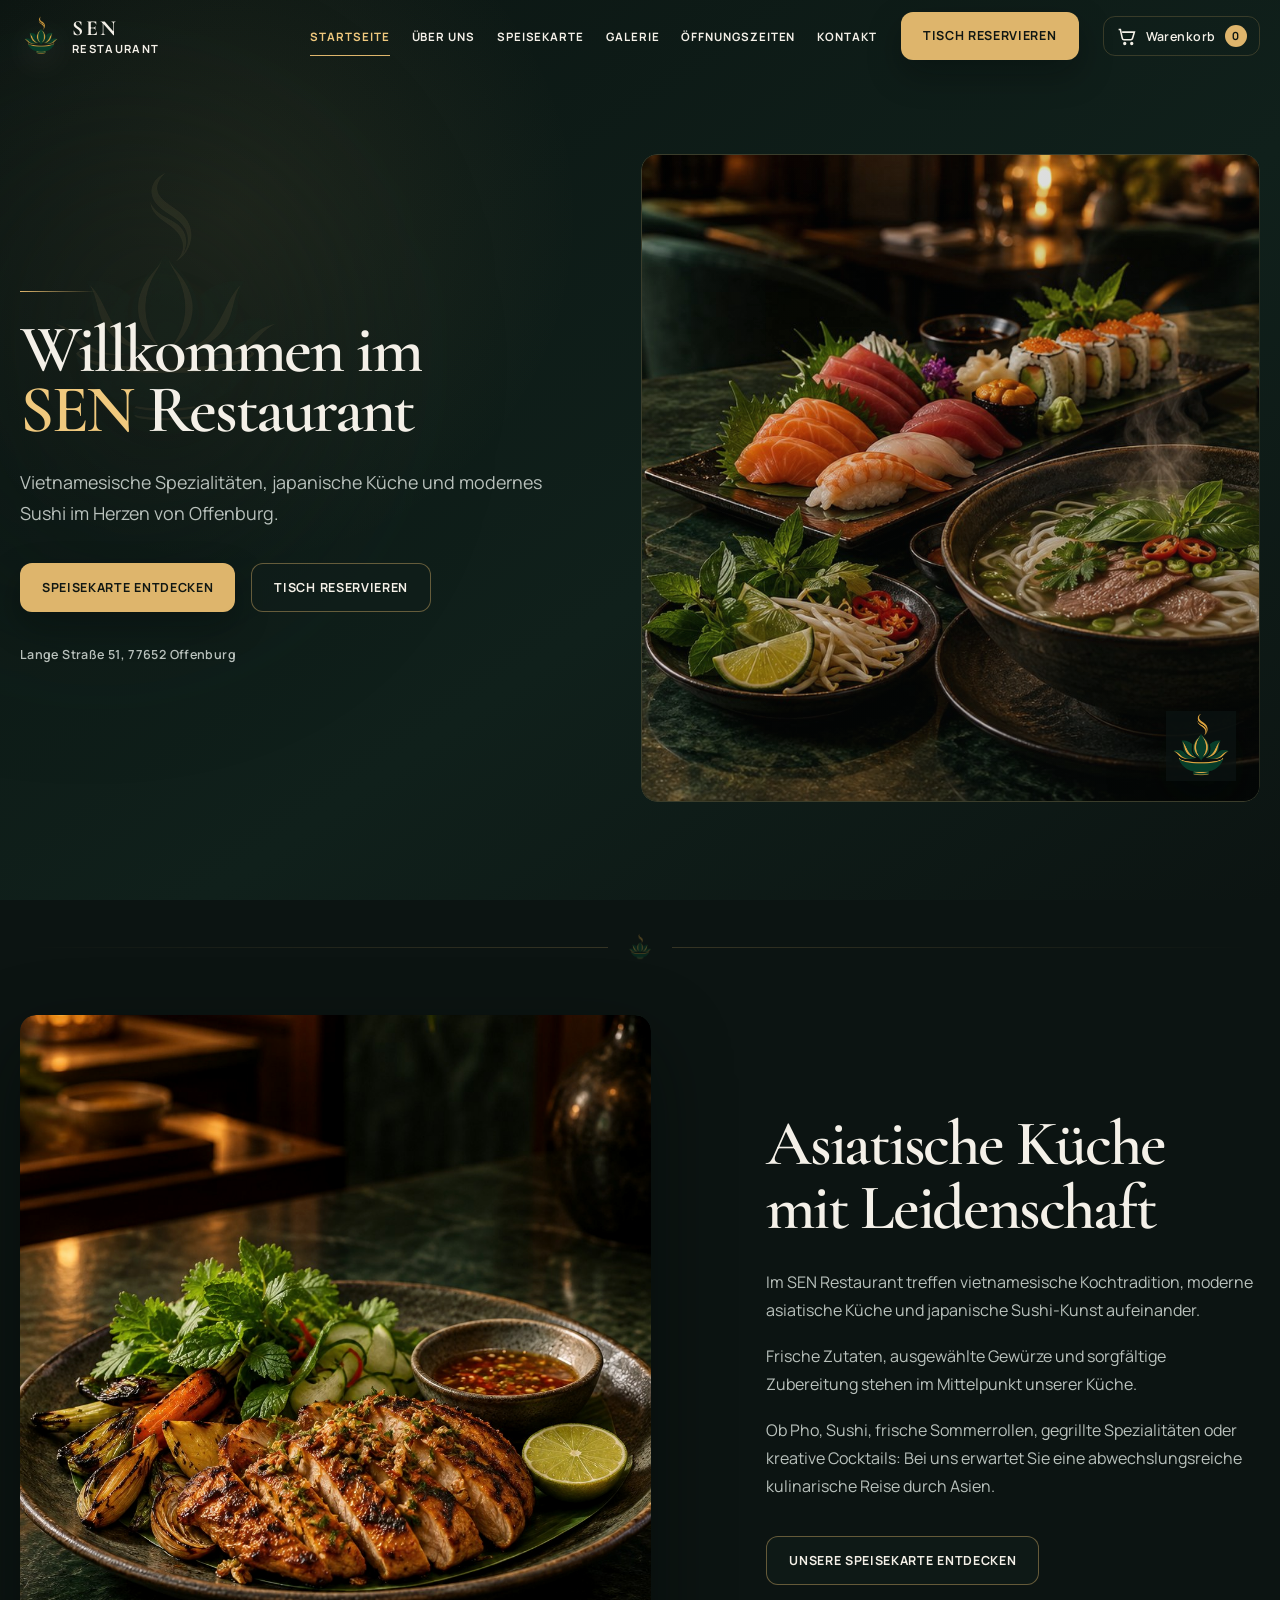
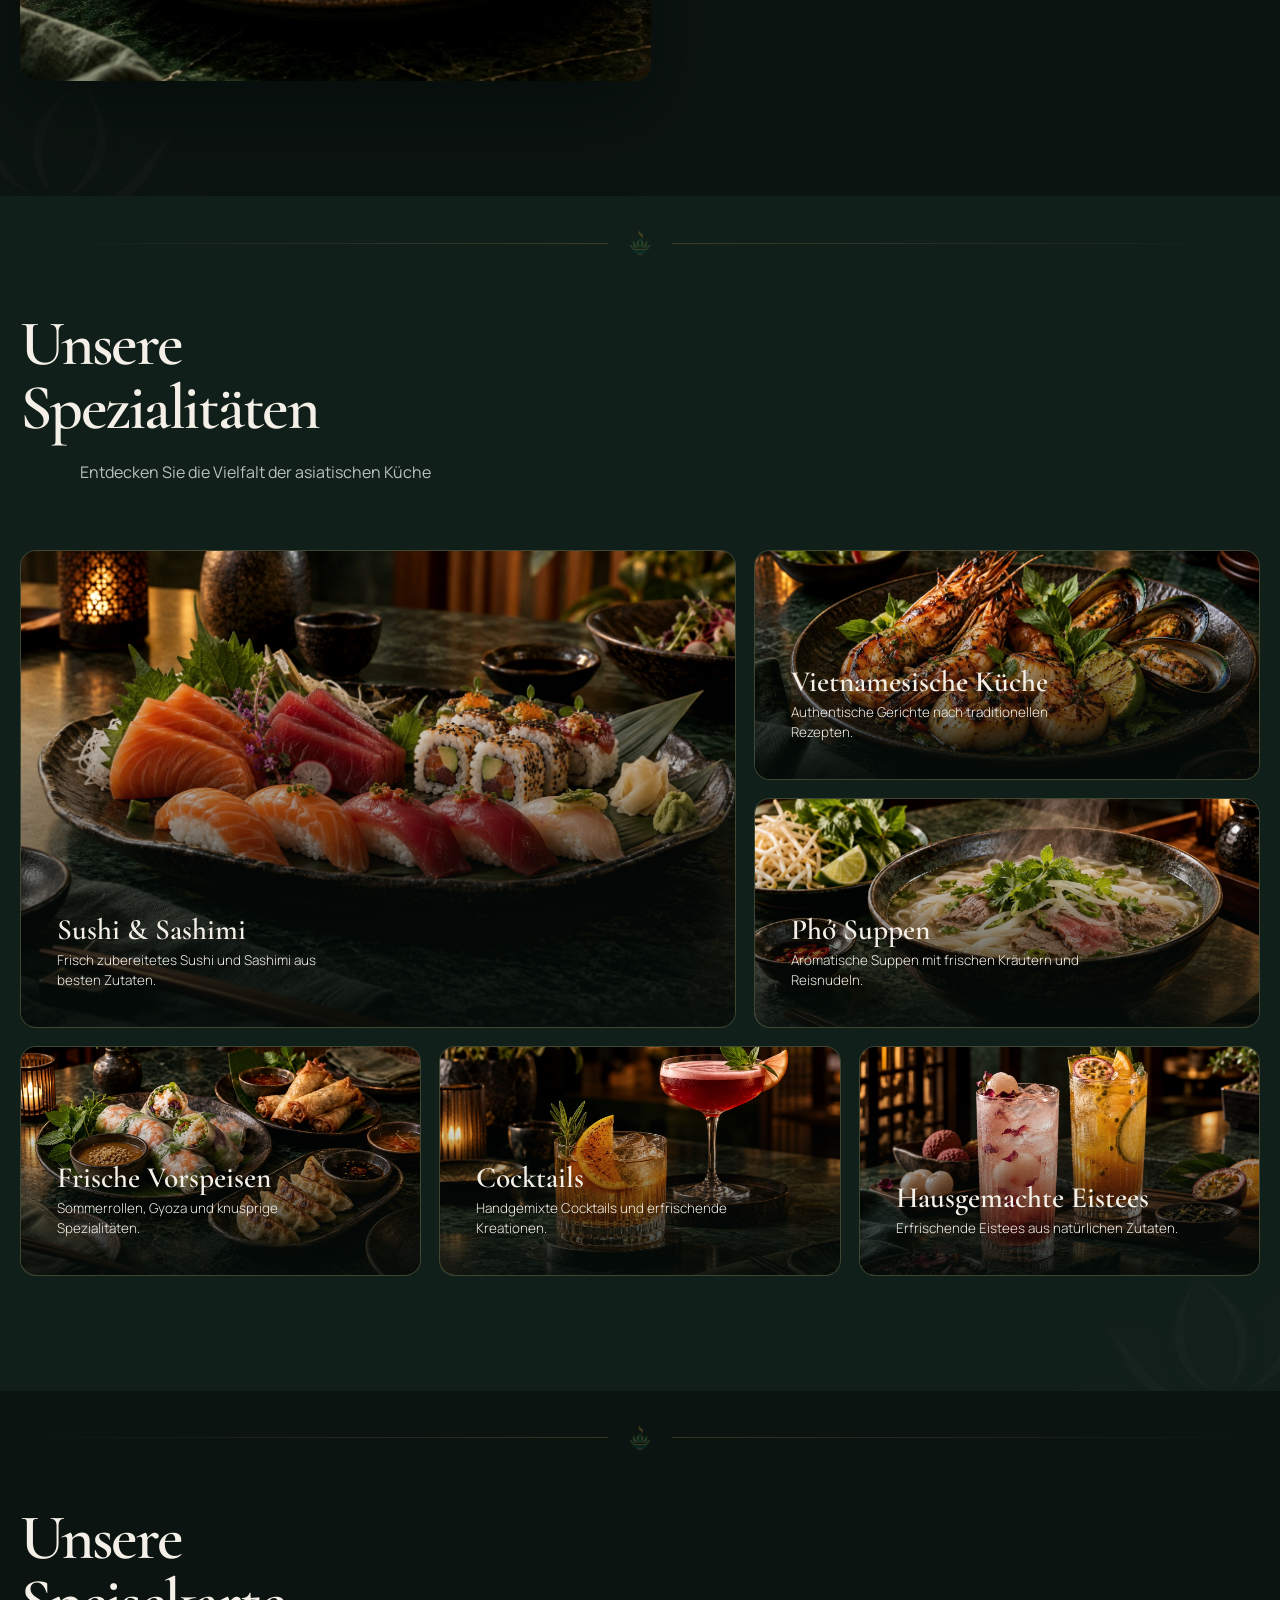
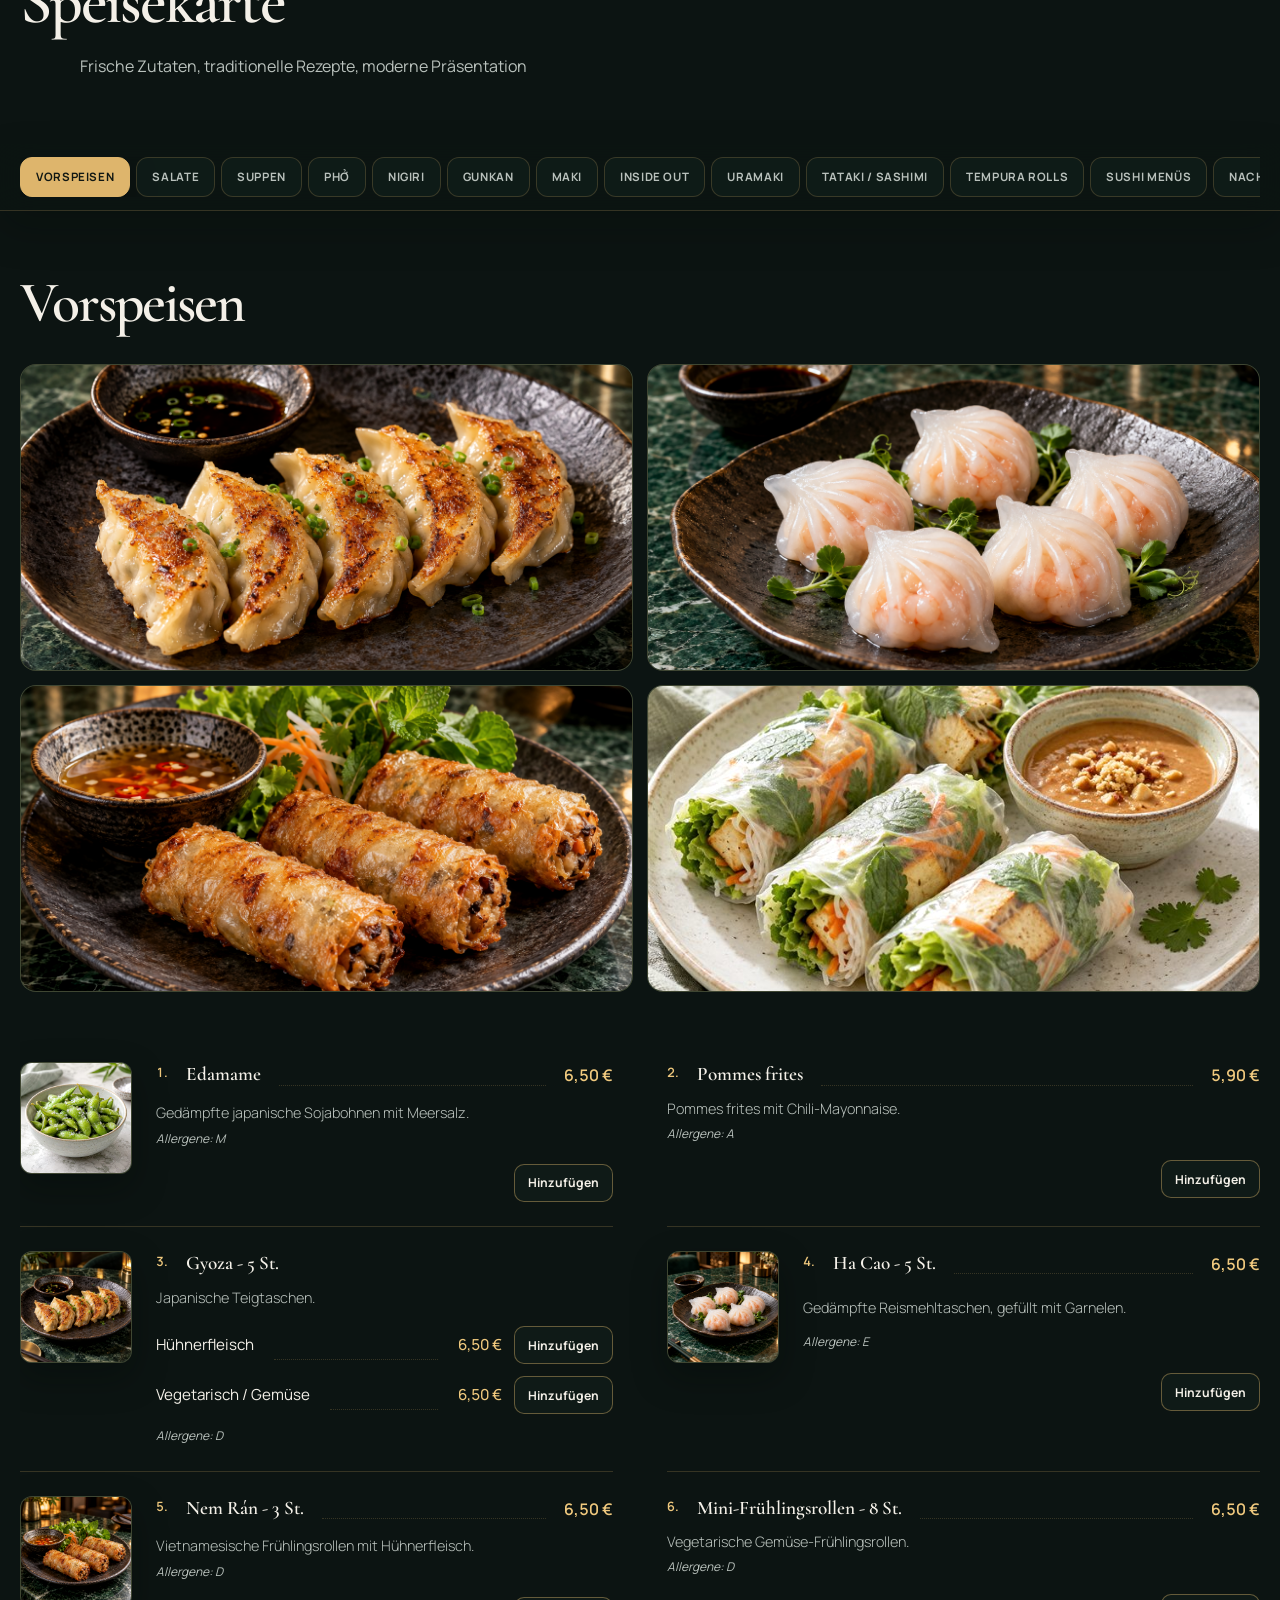
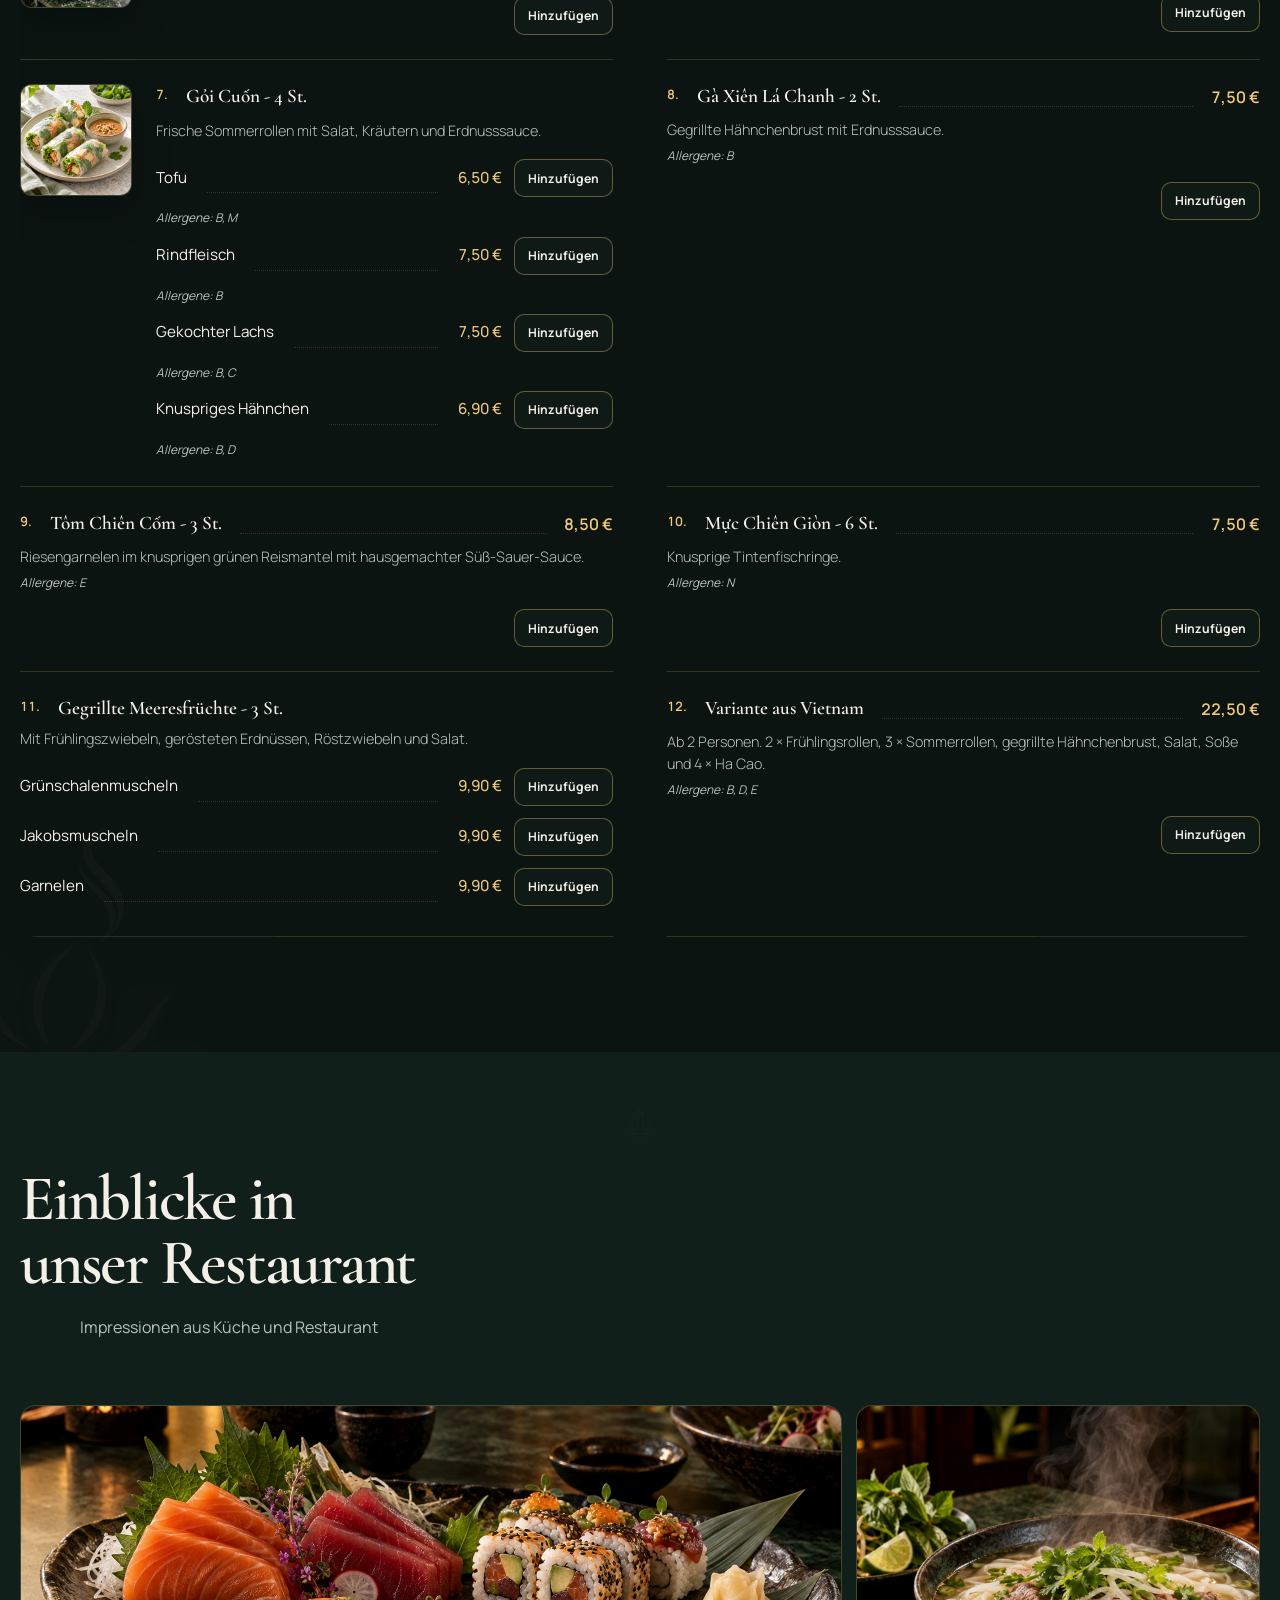
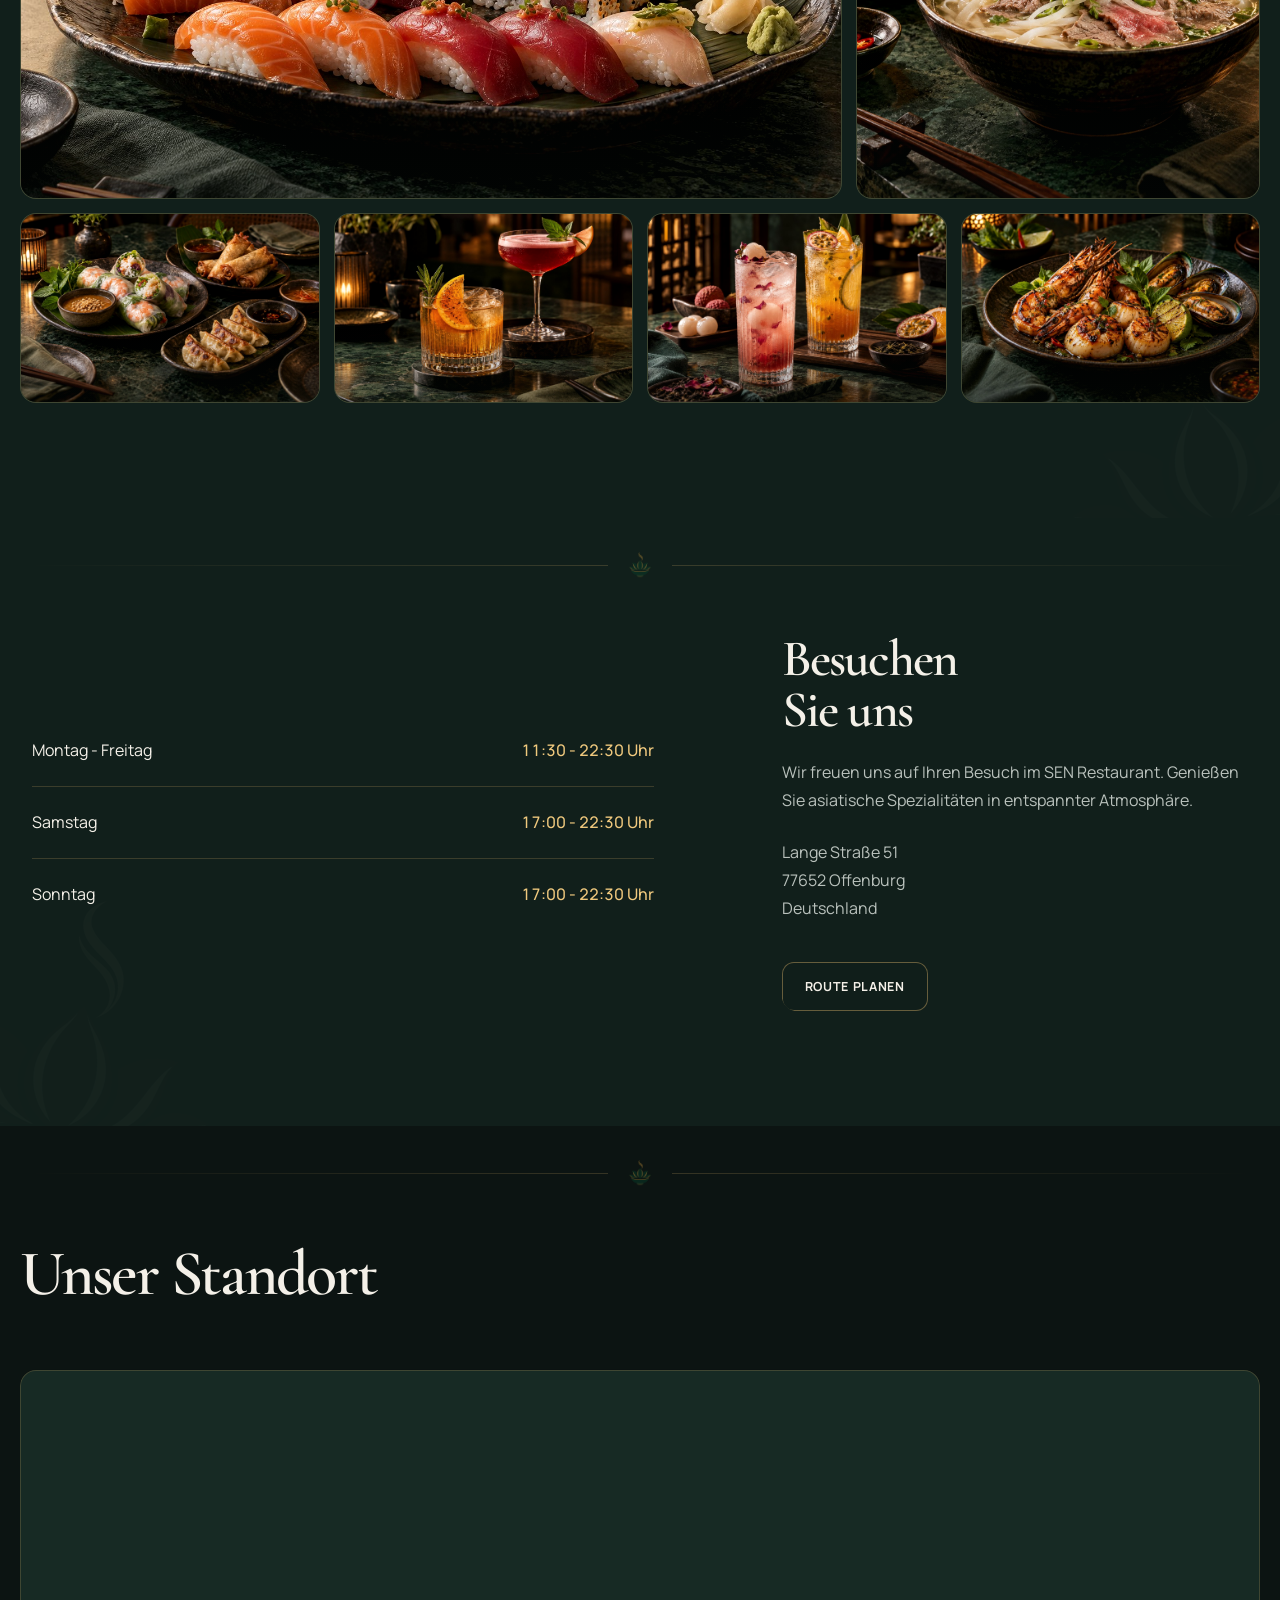
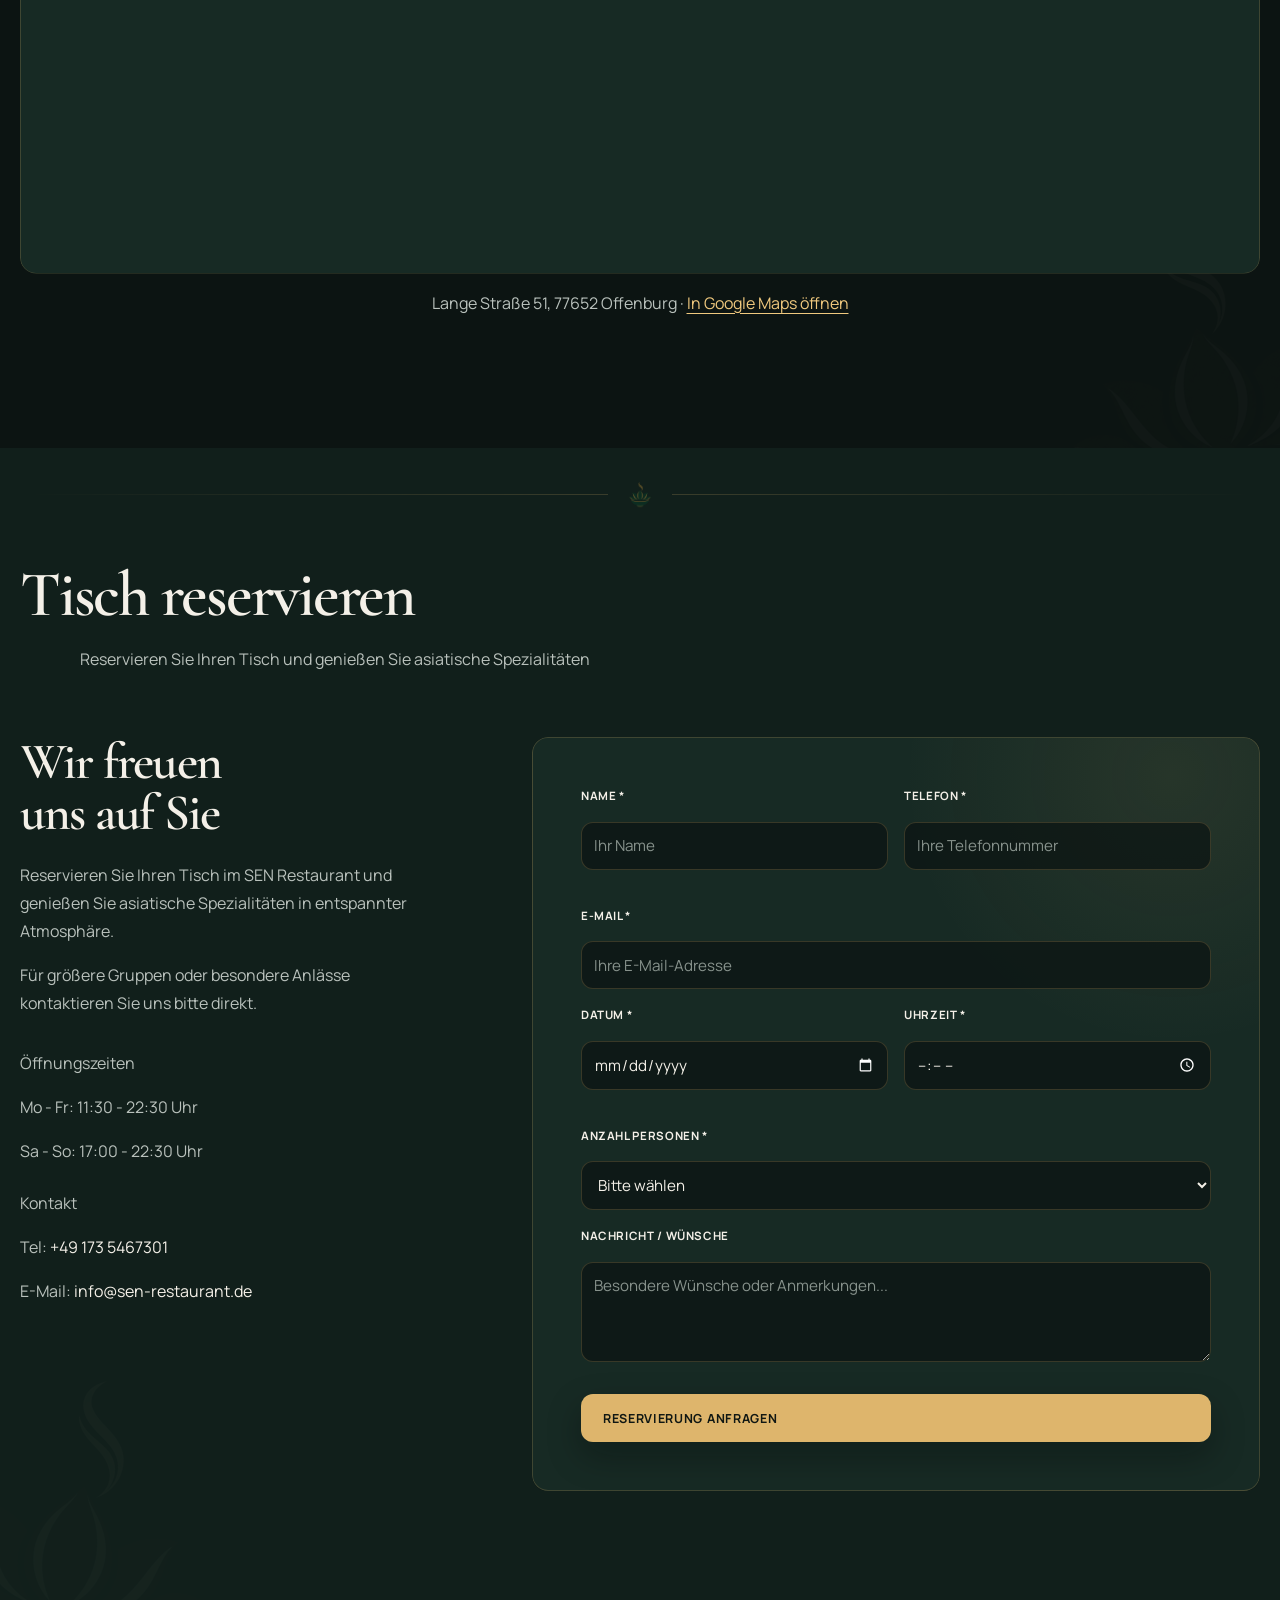
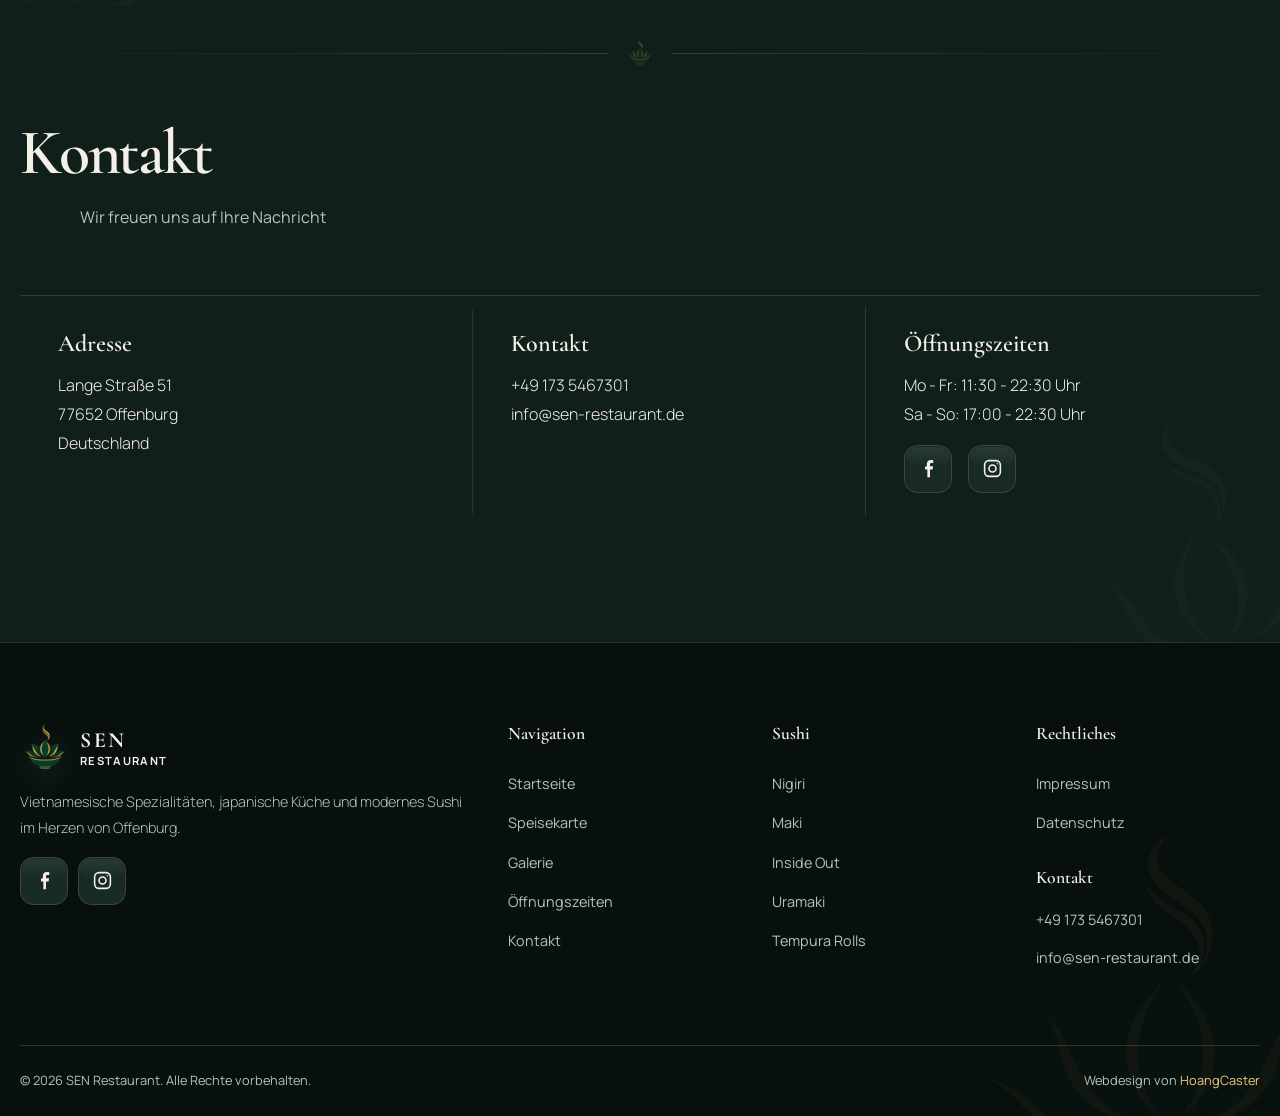
==== index.html @ 09ca0cd6 "upload" ====
<!DOCTYPE html>
<html lang="de">
<head>
  <meta charset="UTF-8">
  <meta name="viewport" content="width=device-width, initial-scale=1.0">
  <title>SEN Restaurant Offenburg | Sushi & Vietnamesische Küche</title>
  <meta name="description" content="SEN Restaurant in Offenburg - vietnamesische Spezialitäten, Sushi, Pho, asiatische Küche und Cocktails in der Lange Straße 51.">
  <meta name="keywords" content="SEN Restaurant, Offenburg, Sushi, vietnamesisch, asiatisch, Pho, Cocktails, japanisch">
  <meta name="author" content="SEN Restaurant">
  <meta name="robots" content="index, follow">
  <meta name="theme-color" content="#0c1412">
  <meta property="og:title" content="SEN Restaurant Offenburg | Sushi & Vietnamesische Küche">
  <meta property="og:description" content="Vietnamesische Spezialitäten, Sushi, Pho und Cocktails im Herzen von Offenburg.">
  <meta property="og:type" content="restaurant">
  <link rel="preconnect" href="https://fonts.googleapis.com">
  <link rel="preconnect" href="https://fonts.gstatic.com" crossorigin>
  <link href="https://fonts.googleapis.com/css2?family=Cormorant+Garamond:wght@500;600;700&family=Manrope:wght@400;500;600;700&display=swap" rel="stylesheet">
  <link rel="preload" as="image" href="assets/images/sen-hero.jpg" fetchpriority="high">
  <link rel="icon" type="image/png" sizes="32x32" href="assets/brand/favicon-32.png">
  <link rel="apple-touch-icon" sizes="192x192" href="assets/brand/favicon-192.png">
  <link rel="stylesheet" href="css/style.css">
  <link rel="stylesheet" href="css/redesign.css">
  <link rel="stylesheet" href="css/premium.css">
</head>
<body>
  <div class="scroll-progress" aria-hidden="true"></div>

  <!-- 1. HEADER -->
  <header class="header" id="header">
    <div class="header-container">
      <a href="#home" class="logo" aria-label="SEN Restaurant - Startseite">
        <img class="logo-mark" src="assets/brand/sen-logo-mark.png" alt="" width="44" height="44">
        <span class="logo-copy"><strong>SEN</strong><small>Restaurant</small></span>
      </a>
      <nav class="nav">
        <ul class="nav-links">
          <li><a href="#home" class="nav-link active">Startseite</a></li>
          <li><a href="#ueber-uns" class="nav-link">Über uns</a></li>
          <li><a href="#speisekarte" class="nav-link">Speisekarte</a></li>
          <li><a href="#galerie" class="nav-link">Galerie</a></li>
          <li><a href="#oeffnungszeiten" class="nav-link">Öffnungszeiten</a></li>
          <li><a href="#kontakt" class="nav-link">Kontakt</a></li>
        </ul>
        <a href="#reservierung" class="btn btn-primary nav-cta">Tisch reservieren</a>
        <button class="cart-trigger header-cart" type="button" aria-controls="cartDrawer" aria-expanded="false">
          <svg aria-hidden="true" viewBox="0 0 24 24" fill="none" stroke="currentColor" stroke-width="1.8"><path d="M3 4h2l2.2 10.1a2 2 0 0 0 2 1.6h7.7a2 2 0 0 0 1.9-1.4L21 7H7"/><circle cx="10" cy="20" r="1"/><circle cx="18" cy="20" r="1"/></svg>
          <span>Warenkorb</span>
          <span class="cart-count" aria-label="0 Artikel">0</span>
        </button>
      </nav>
      <button class="cart-trigger mobile-header-cart" type="button" aria-controls="cartDrawer" aria-expanded="false" aria-label="Warenkorb öffnen">
        <svg aria-hidden="true" viewBox="0 0 24 24" fill="none" stroke="currentColor" stroke-width="1.8"><path d="M3 4h2l2.2 10.1a2 2 0 0 0 2 1.6h7.7a2 2 0 0 0 1.9-1.4L21 7H7"/><circle cx="10" cy="20" r="1"/><circle cx="18" cy="20" r="1"/></svg>
        <span class="cart-count" aria-label="0 Artikel">0</span>
      </button>
      <button class="hamburger" id="hamburger" aria-label="Menü öffnen">
        <span></span>
        <span></span>
        <span></span>
      </button>
    </div>
  </header>

  <!-- Mobile Menu Overlay -->
  <div class="mobile-menu" id="mobileMenu">
    <nav>
      <a href="#home" class="mobile-nav-link">Startseite</a>
      <a href="#ueber-uns" class="mobile-nav-link">Über uns</a>
      <a href="#speisekarte" class="mobile-nav-link">Speisekarte</a>
      <a href="#galerie" class="mobile-nav-link">Galerie</a>
      <a href="#oeffnungszeiten" class="mobile-nav-link">Öffnungszeiten</a>
      <a href="#kontakt" class="mobile-nav-link">Kontakt</a>
      <a href="#reservierung" class="btn btn-primary" style="margin-top: 20px;">Tisch reservieren</a>
    </nav>
  </div>

  <main>
    <!-- 2. HERO SECTION -->
    <section class="hero" id="home">
      <div class="hero-lotus-mark" aria-hidden="true">
        <img src="assets/brand/sen-logo-mark.png" alt="" width="256" height="256">
      </div>
      <div class="hero-shell container">
        <div class="hero-content">
          <h1 class="hero-title">
            <span class="hero-title-line">Willkommen im</span>
            <span class="hero-title-line"><strong>SEN</strong> Restaurant</span>
          </h1>
          <p class="hero-subtitle">Vietnamesische Spezialitäten, japanische Küche und modernes Sushi im Herzen von Offenburg.</p>
          <div class="hero-buttons">
            <a href="#speisekarte" class="btn btn-primary">Speisekarte entdecken</a>
            <a href="#reservierung" class="btn btn-secondary">Tisch reservieren</a>
          </div>
          <p class="hero-location">Lange Straße 51, 77652 Offenburg</p>
        </div>
        <figure class="hero-visual">
          <img src="assets/images/sen-hero.jpg" alt="Pho, Sushi, Sommerrollen und Cocktail im SEN Restaurant" width="1896" height="830" fetchpriority="high">
        </figure>
      </div>
    </section>

    <!-- 3. ABOUT SECTION -->
    <section class="section" id="ueber-uns">
      <div class="about-grid container">
        <div class="about-image-wrapper fade-in">
          <img src="assets/images/sen-lemongrass-chicken.jpg" alt="Gegrilltes Zitronengras-Hähnchen mit frischen Kräutern" class="about-image" loading="lazy" width="1024" height="1536">
        </div>
        <div class="about-text fade-in">
          <h2>Asiatische Küche mit Leidenschaft</h2>
          <p>Im SEN Restaurant treffen vietnamesische Kochtradition, moderne asiatische Küche und japanische Sushi-Kunst aufeinander.</p>
          <p>Frische Zutaten, ausgewählte Gewürze und sorgfältige Zubereitung stehen im Mittelpunkt unserer Küche.</p>
          <p>Ob Pho, Sushi, frische Sommerrollen, gegrillte Spezialitäten oder kreative Cocktails: Bei uns erwartet Sie eine abwechslungsreiche kulinarische Reise durch Asien.</p>
          <a href="#speisekarte" class="btn btn-outline">Unsere Speisekarte entdecken</a>
        </div>
      </div>
    </section>

    <!-- 4. HIGHLIGHTS SECTION -->
    <section class="section section-dark" id="highlights">
      <div class="container">
        <header class="section-header">
          <h2 class="section-title">Unsere Spezialitäten</h2>
          <p class="section-subtitle">Entdecken Sie die Vielfalt der asiatischen Küche</p>
          <div class="section-divider"></div>
        </header>

        <div class="highlights-grid">
          <div class="highlight-card fade-in">
            <div class="highlight-card-image">
              <img src="assets/images/sen-sushi-sashimi.jpg" alt="Sushi und Sashimi Auswahl" loading="lazy" width="1448" height="1086">
            </div>
            <div class="highlight-card-overlay"></div>
            <div class="highlight-card-content">
              <h3 class="highlight-card-title">Sushi & Sashimi</h3>
              <p class="highlight-card-desc">Frisch zubereitetes Sushi und Sashimi aus besten Zutaten.</p>
            </div>
          </div>

          <div class="highlight-card fade-in">
            <div class="highlight-card-image">
              <img src="assets/images/sen-meeresfruechte.jpg" alt="Gegrillte vietnamesische Meeresfrüchte" loading="lazy" width="1448" height="1086">
            </div>
            <div class="highlight-card-overlay"></div>
            <div class="highlight-card-content">
              <h3 class="highlight-card-title">Vietnamesische Küche</h3>
              <p class="highlight-card-desc">Authentische Gerichte nach traditionellen Rezepten.</p>
            </div>
          </div>

          <div class="highlight-card fade-in">
            <div class="highlight-card-image">
              <img src="assets/images/sen-pho.jpg" alt="Dampfende vietnamesische Pho-Suppe" loading="lazy" width="1448" height="1086">
            </div>
            <div class="highlight-card-overlay"></div>
            <div class="highlight-card-content">
              <h3 class="highlight-card-title">Phở Suppen</h3>
              <p class="highlight-card-desc">Aromatische Suppen mit frischen Kräutern und Reisnudeln.</p>
            </div>
          </div>

          <div class="highlight-card fade-in">
            <div class="highlight-card-image">
              <img src="assets/images/sen-vorspeisen.jpg" alt="Sommerrollen, Frühlingsrollen und Gyoza" loading="lazy" width="1448" height="1086">
            </div>
            <div class="highlight-card-overlay"></div>
            <div class="highlight-card-content">
              <h3 class="highlight-card-title">Frische Vorspeisen</h3>
              <p class="highlight-card-desc">Sommerrollen, Gyoza und knusprige Spezialitäten.</p>
            </div>
          </div>

          <div class="highlight-card fade-in">
            <div class="highlight-card-image">
              <img src="assets/images/sen-cocktails.jpg" alt="Zwei handgemixte Cocktails" loading="lazy" width="1448" height="1086">
            </div>
            <div class="highlight-card-overlay"></div>
            <div class="highlight-card-content">
              <h3 class="highlight-card-title">Cocktails</h3>
              <p class="highlight-card-desc">Handgemixte Cocktails und erfrischende Kreationen.</p>
            </div>
          </div>

          <div class="highlight-card fade-in">
            <div class="highlight-card-image">
              <img src="assets/images/sen-eistee.jpg" alt="Hausgemachte Lychee-Rose und Tropical Eistees" loading="lazy" width="1448" height="1086">
            </div>
            <div class="highlight-card-overlay"></div>
            <div class="highlight-card-content">
              <h3 class="highlight-card-title">Hausgemachte Eistees</h3>
              <p class="highlight-card-desc">Erfrischende Eistees aus natürlichen Zutaten.</p>
            </div>
          </div>
        </div>
      </div>
    </section>

    <!-- 5. SPEISEKARTE SECTION -->
    <section class="section" id="speisekarte">
      <div class="container">
        <header class="section-header">
          <h2 class="section-title">Unsere Speisekarte</h2>
          <p class="section-subtitle">Frische Zutaten, traditionelle Rezepte, moderne Präsentation</p>
          <div class="section-divider"></div>
        </header>

        <div class="menu-nav">
          <div class="menu-nav-wrapper">
            <button class="menu-tab active" data-category="vorspeisen">Vorspeisen</button>
            <button class="menu-tab" data-category="salate">Salate</button>
            <button class="menu-tab" data-category="suppen">Suppen</button>
            <button class="menu-tab" data-category="pho">Phở</button>
            <button class="menu-tab" data-category="nigiri">Nigiri</button>
            <button class="menu-tab" data-category="gunkan">Gunkan</button>
            <button class="menu-tab" data-category="maki">Maki</button>
            <button class="menu-tab" data-category="inside-out">Inside Out</button>
            <button class="menu-tab" data-category="uramaki">Uramaki</button>
            <button class="menu-tab" data-category="tataki-sashimi">Tataki / Sashimi</button>
            <button class="menu-tab" data-category="tempura-rolls">Tempura Rolls</button>
            <button class="menu-tab" data-category="sushi-menus">Sushi Menüs</button>
            <button class="menu-tab" data-category="nachspeisen">Nachspeisen</button>
            <button class="menu-tab" data-category="cocktails">Cocktails</button>
            <button class="menu-tab" data-category="alkoholfrei">Alkoholfreie Cocktails</button>
            <button class="menu-tab" data-category="eistees">Hausgemachte Eistees</button>
            <button class="menu-tab" data-category="bier">Bier</button>
          </div>
        </div>

        <div class="menu-content">
          <!-- VORSPEISEN -->
          <div class="menu-category active" id="vorspeisen">
            <h3 class="menu-category-title">Vorspeisen</h3>
            <div class="menu-grid">
              <div class="menu-item">
                <div class="menu-item-header">
                  <span class="menu-item-number">1.</span>
                  <span class="menu-item-name">Edamame</span>
                  <span class="menu-item-dots"></span>
                  <span class="menu-item-price">6,50 €</span>
                </div>
                <p class="menu-item-desc">Gedämpfte japanische Sojabohnen mit Meersalz.</p>
                <span class="menu-item-allergens">Allergene: M</span>
              </div>
              
              <div class="menu-item">
                <div class="menu-item-header">
                  <span class="menu-item-number">2.</span>
                  <span class="menu-item-name">Pommes frites</span>
                  <span class="menu-item-dots"></span>
                  <span class="menu-item-price">5,90 €</span>
                </div>
                <p class="menu-item-desc">Pommes frites mit Chili-Mayonnaise.</p>
                <span class="menu-item-allergens">Allergene: A</span>
              </div>

              <div class="menu-item">
                <div class="menu-item-header">
                  <span class="menu-item-number">3.</span>
                  <span class="menu-item-name">Gyoza - 5 St.</span>
                </div>
                <p class="menu-item-desc">Japanische Teigtaschen.</p>
                <div class="menu-item-variants">
                  <div class="menu-variant">
                    <span class="menu-variant-name">Hühnerfleisch</span>
                    <span class="menu-variant-dots"></span>
                    <span class="menu-variant-price">6,50 €</span>
                  </div>
                  <div class="menu-variant">
                    <span class="menu-variant-name">Vegetarisch / Gemüse</span>
                    <span class="menu-variant-dots"></span>
                    <span class="menu-variant-price">6,50 €</span>
                  </div>
                </div>
                <span class="menu-item-allergens">Allergene: D</span>
              </div>

              <div class="menu-item">
                <div class="menu-item-header">
                  <span class="menu-item-number">4.</span>
                  <span class="menu-item-name">Ha Cao - 5 St.</span>
                  <span class="menu-item-dots"></span>
                  <span class="menu-item-price">6,50 €</span>
                </div>
                <p class="menu-item-desc">Gedämpfte Reismehltaschen, gefüllt mit Garnelen.</p>
                <span class="menu-item-allergens">Allergene: E</span>
              </div>

              <div class="menu-item">
                <div class="menu-item-header">
                  <span class="menu-item-number">5.</span>
                  <span class="menu-item-name">Nem Rán - 3 St.</span>
                  <span class="menu-item-dots"></span>
                  <span class="menu-item-price">6,50 €</span>
                </div>
                <p class="menu-item-desc">Vietnamesische Frühlingsrollen mit Hühnerfleisch.</p>
                <span class="menu-item-allergens">Allergene: D</span>
              </div>

              <div class="menu-item">
                <div class="menu-item-header">
                  <span class="menu-item-number">6.</span>
                  <span class="menu-item-name">Mini-Frühlingsrollen - 8 St.</span>
                  <span class="menu-item-dots"></span>
                  <span class="menu-item-price">6,50 €</span>
                </div>
                <p class="menu-item-desc">Vegetarische Gemüse-Frühlingsrollen.</p>
                <span class="menu-item-allergens">Allergene: D</span>
              </div>

              <div class="menu-item">
                <div class="menu-item-header">
                  <span class="menu-item-number">7.</span>
                  <span class="menu-item-name">Gỏi Cuốn - 4 St.</span>
                </div>
                <p class="menu-item-desc">Frische Sommerrollen mit Salat, Kräutern und Erdnusssauce.</p>
                <div class="menu-item-variants">
                  <div class="menu-variant">
                    <span class="menu-variant-name">Tofu</span>
                    <span class="menu-variant-dots"></span>
                    <span class="menu-variant-price">6,50 €</span>
                  </div>
                  <span class="menu-item-allergens">Allergene: B, M</span>
                  <div class="menu-variant">
                    <span class="menu-variant-name">Rindfleisch</span>
                    <span class="menu-variant-dots"></span>
                    <span class="menu-variant-price">7,50 €</span>
                  </div>
                  <span class="menu-item-allergens">Allergene: B</span>
                  <div class="menu-variant">
                    <span class="menu-variant-name">Gekochter Lachs</span>
                    <span class="menu-variant-dots"></span>
                    <span class="menu-variant-price">7,50 €</span>
                  </div>
                  <span class="menu-item-allergens">Allergene: B, C</span>
                  <div class="menu-variant">
                    <span class="menu-variant-name">Knuspriges Hähnchen</span>
                    <span class="menu-variant-dots"></span>
                    <span class="menu-variant-price">6,90 €</span>
                  </div>
                  <span class="menu-item-allergens">Allergene: B, D</span>
                </div>
              </div>

              <div class="menu-item">
                <div class="menu-item-header">
                  <span class="menu-item-number">8.</span>
                  <span class="menu-item-name">Gà Xiên Lá Chanh - 2 St.</span>
                  <span class="menu-item-dots"></span>
                  <span class="menu-item-price">7,50 €</span>
                </div>
                <p class="menu-item-desc">Gegrillte Hähnchenbrust mit Erdnusssauce.</p>
                <span class="menu-item-allergens">Allergene: B</span>
              </div>

              <div class="menu-item">
                <div class="menu-item-header">
                  <span class="menu-item-number">9.</span>
                  <span class="menu-item-name">Tôm Chiên Cốm - 3 St.</span>
                  <span class="menu-item-dots"></span>
                  <span class="menu-item-price">8,50 €</span>
                </div>
                <p class="menu-item-desc">Riesengarnelen im knusprigen grünen Reismantel mit hausgemachter Süß-Sauer-Sauce.</p>
                <span class="menu-item-allergens">Allergene: E</span>
              </div>

              <div class="menu-item">
                <div class="menu-item-header">
                  <span class="menu-item-number">10.</span>
                  <span class="menu-item-name">Mực Chiên Giòn - 6 St.</span>
                  <span class="menu-item-dots"></span>
                  <span class="menu-item-price">7,50 €</span>
                </div>
                <p class="menu-item-desc">Knusprige Tintenfischringe.</p>
                <span class="menu-item-allergens">Allergene: N</span>
              </div>

              <div class="menu-item">
                <div class="menu-item-header">
                  <span class="menu-item-number">11.</span>
                  <span class="menu-item-name">Gegrillte Meeresfrüchte - 3 St.</span>
                </div>
                <p class="menu-item-desc">Mit Frühlingszwiebeln, gerösteten Erdnüssen, Röstzwiebeln und Salat.</p>
                <div class="menu-item-variants">
                  <div class="menu-variant">
                    <span class="menu-variant-name">Grünschalenmuscheln</span>
                    <span class="menu-variant-dots"></span>
                    <span class="menu-variant-price">9,90 €</span>
                  </div>
                  <div class="menu-variant">
                    <span class="menu-variant-name">Jakobsmuscheln</span>
                    <span class="menu-variant-dots"></span>
                    <span class="menu-variant-price">9,90 €</span>
                  </div>
                  <div class="menu-variant">
                    <span class="menu-variant-name">Garnelen</span>
                    <span class="menu-variant-dots"></span>
                    <span class="menu-variant-price">9,90 €</span>
                  </div>
                </div>
              </div>

              <div class="menu-item">
                <div class="menu-item-header">
                  <span class="menu-item-number">12.</span>
                  <span class="menu-item-name">Variante aus Vietnam</span>
                  <span class="menu-item-dots"></span>
                  <span class="menu-item-price">22,50 €</span>
                </div>
                <p class="menu-item-desc">Ab 2 Personen. 2 × Frühlingsrollen, 3 × Sommerrollen, gegrillte Hähnchenbrust, Salat, Soße und 4 × Ha Cao.</p>
                <span class="menu-item-allergens">Allergene: B, D, E</span>
              </div>
            </div>
          </div>

          <!-- SALATE -->
          <div class="menu-category" id="salate">
            <h3 class="menu-category-title">Salate</h3>
            <div class="menu-grid">
              <div class="menu-item">
                <div class="menu-item-header">
                  <span class="menu-item-number">13.</span>
                  <span class="menu-item-name">Mango-Salat</span>
                </div>
                <p class="menu-item-desc">Mango, Salat-Mix, Gurken, asiatische Kräuter, Krupuk, Ananas, Erdnüsse und Limetten-Fischsoße. Dazu Klebreis.</p>
                <div class="menu-item-variants">
                  <div class="menu-variant">
                    <span class="menu-variant-name">Tofu-Tempura</span>
                    <span class="menu-variant-dots"></span>
                    <span class="menu-variant-price">9,90 €</span>
                  </div>
                  <div class="menu-variant">
                    <span class="menu-variant-name">Rinderfilet</span>
                    <span class="menu-variant-dots"></span>
                    <span class="menu-variant-price">10,90 €</span>
                  </div>
                  <div class="menu-variant">
                    <span class="menu-variant-name">Gegrillte Hähnchenbrust</span>
                    <span class="menu-variant-dots"></span>
                    <span class="menu-variant-price">10,90 €</span>
                  </div>
                  <div class="menu-variant">
                    <span class="menu-variant-name">Ente</span>
                    <span class="menu-variant-dots"></span>
                    <span class="menu-variant-price">11,90 €</span>
                  </div>
                  <div class="menu-variant">
                    <span class="menu-variant-name">Garnelen</span>
                    <span class="menu-variant-dots"></span>
                    <span class="menu-variant-price">11,90 €</span>
                  </div>
                  <div class="menu-variant">
                    <span class="menu-variant-name">Tintenfisch</span>
                    <span class="menu-variant-dots"></span>
                    <span class="menu-variant-price">11,90 €</span>
                  </div>
                </div>
              </div>

              <div class="menu-item">
                <div class="menu-item-header">
                  <span class="menu-item-number">14.</span>
                  <span class="menu-item-name">Avocado-Salat</span>
                </div>
                <p class="menu-item-desc">Avocado, Salat-Mix, Bohnen, Seetang-Salat, Rucola und Mais. Dazu Ponzu-Sauce.</p>
                <div class="menu-item-variants">
                  <div class="menu-variant">
                    <span class="menu-variant-name">Tofu-Tempura</span>
                    <span class="menu-variant-dots"></span>
                    <span class="menu-variant-price">10,90 €</span>
                  </div>
                  <div class="menu-variant">
                    <span class="menu-variant-name">Flambierter Lachs</span>
                    <span class="menu-variant-dots"></span>
                    <span class="menu-variant-price">15,90 €</span>
                  </div>
                  <div class="menu-variant">
                    <span class="menu-variant-name">Gegrillte Hähnchenbrust</span>
                    <span class="menu-variant-dots"></span>
                    <span class="menu-variant-price">13,90 €</span>
                  </div>
                  <div class="menu-variant">
                    <span class="menu-variant-name">Flambierter Thunfisch</span>
                    <span class="menu-variant-dots"></span>
                    <span class="menu-variant-price">15,90 €</span>
                  </div>
                </div>
              </div>
            </div>
          </div>

          <!-- SUPPEN -->
          <div class="menu-category" id="suppen">
            <h3 class="menu-category-title">Suppen</h3>
            <div class="menu-grid">
              <div class="menu-item">
                <div class="menu-item-header">
                  <span class="menu-item-number">15.</span>
                  <span class="menu-item-name">Kokos-Suppe</span>
                </div>
                <p class="menu-item-desc">Pilze, Zitronengras, Zucchini, Basilikum und Kokosmilch.</p>
                <div class="menu-item-variants">
                  <div class="menu-variant">
                    <span class="menu-variant-name">Tofu</span>
                    <span class="menu-variant-dots"></span>
                    <span class="menu-variant-price">5,90 €</span>
                  </div>
                  <div class="menu-variant">
                    <span class="menu-variant-name">Rinderfilet</span>
                    <span class="menu-variant-dots"></span>
                    <span class="menu-variant-price">6,90 €</span>
                  </div>
                  <div class="menu-variant">
                    <span class="menu-variant-name">Garnelen</span>
                    <span class="menu-variant-dots"></span>
                    <span class="menu-variant-price">6,90 €</span>
                  </div>
                  <div class="menu-variant">
                    <span class="menu-variant-name">Hühnerfleisch</span>
                    <span class="menu-variant-dots"></span>
                    <span class="menu-variant-price">6,90 €</span>
                  </div>
                </div>
              </div>

              <div class="menu-item">
                <div class="menu-item-header">
                  <span class="menu-item-number">16.</span>
                  <span class="menu-item-name">Miso-Suppe</span>
                </div>
                <p class="menu-item-desc">Japanische Suppe mit Lauchzwiebeln und Seetang.</p>
                <div class="menu-item-variants">
                  <div class="menu-variant">
                    <span class="menu-variant-name">Tofu</span>
                    <span class="menu-variant-dots"></span>
                    <span class="menu-variant-price">5,90 €</span>
                  </div>
                  <div class="menu-variant">
                    <span class="menu-variant-name">Lachs</span>
                    <span class="menu-variant-dots"></span>
                    <span class="menu-variant-price">6,90 €</span>
                  </div>
                </div>
              </div>
            </div>
          </div>

          <!-- PHỞ -->
          <div class="menu-category" id="pho">
            <h3 class="menu-category-title">Phở</h3>
            <p class="menu-category-desc" style="margin-bottom: 24px; color: rgba(255,255,255,0.7);">Vietnamesische Suppe mit Reisbandnudeln, Frühlingszwiebeln, asiatischen Kräutern, Koriander und Sojasprossen.</p>
            <div class="menu-grid">
              <div class="menu-item">
                <div class="menu-item-header">
                  <span class="menu-item-name">Phở Hühnerfleisch</span>
                </div>
                <div class="menu-item-variants">
                  <div class="menu-variant">
                    <span class="menu-variant-name">Klein</span>
                    <span class="menu-variant-dots"></span>
                    <span class="menu-variant-price">9,50 €</span>
                  </div>
                  <div class="menu-variant">
                    <span class="menu-variant-name">Groß</span>
                    <span class="menu-variant-dots"></span>
                    <span class="menu-variant-price">16,90 €</span>
                  </div>
                </div>
              </div>

              <div class="menu-item">
                <div class="menu-item-header">
                  <span class="menu-item-name">Phở Rindfleisch</span>
                </div>
                <div class="menu-item-variants">
                  <div class="menu-variant">
                    <span class="menu-variant-name">Klein</span>
                    <span class="menu-variant-dots"></span>
                    <span class="menu-variant-price">9,50 €</span>
                  </div>
                  <div class="menu-variant">
                    <span class="menu-variant-name">Groß</span>
                    <span class="menu-variant-dots"></span>
                    <span class="menu-variant-price">16,90 €</span>
                  </div>
                </div>
              </div>
            </div>
          </div>

          <!-- NIGIRI -->
          <div class="menu-category" id="nigiri">
            <h3 class="menu-category-title">Nigiri</h3>
            <p class="menu-category-desc" style="margin-bottom: 24px; color: rgba(255,255,255,0.7);">Alle Nigiri: 2 Stück.</p>
            <div class="menu-grid">
              <div class="menu-item">
                <div class="menu-item-header">
                  <span class="menu-item-number">N1</span>
                  <span class="menu-item-name">Sake - Lachs</span>
                  <span class="menu-item-dots"></span>
                  <span class="menu-item-price">6,90 €</span>
                </div>
              </div>
              <div class="menu-item">
                <div class="menu-item-header">
                  <span class="menu-item-number">N2</span>
                  <span class="menu-item-name">Aburi Salmon - Flambierter Lachs</span>
                  <span class="menu-item-dots"></span>
                  <span class="menu-item-price">6,90 €</span>
                </div>
              </div>
              <div class="menu-item">
                <div class="menu-item-header">
                  <span class="menu-item-number">N3</span>
                  <span class="menu-item-name">Maguro - Thunfisch</span>
                  <span class="menu-item-dots"></span>
                  <span class="menu-item-price">6,90 €</span>
                </div>
              </div>
              <div class="menu-item">
                <div class="menu-item-header">
                  <span class="menu-item-number">N4</span>
                  <span class="menu-item-name">Aburi Tuna - Flambierter Thunfisch</span>
                  <span class="menu-item-dots"></span>
                  <span class="menu-item-price">6,90 €</span>
                </div>
              </div>
              <div class="menu-item">
                <div class="menu-item-header">
                  <span class="menu-item-number">N5</span>
                  <span class="menu-item-name">Ebi - Gekochte Garnelen</span>
                  <span class="menu-item-dots"></span>
                  <span class="menu-item-price">5,90 €</span>
                </div>
              </div>
              <div class="menu-item">
                <div class="menu-item-header">
                  <span class="menu-item-number">N6</span>
                  <span class="menu-item-name">Avocado</span>
                  <span class="menu-item-dots"></span>
                  <span class="menu-item-price">5,00 €</span>
                </div>
              </div>
              <div class="menu-item">
                <div class="menu-item-header">
                  <span class="menu-item-number">N7</span>
                  <span class="menu-item-name">Unagi - Aal</span>
                  <span class="menu-item-dots"></span>
                  <span class="menu-item-price">7,90 €</span>
                </div>
              </div>
            </div>
          </div>

          <!-- GUNKAN -->
          <div class="menu-category" id="gunkan">
            <h3 class="menu-category-title">Gunkan</h3>
            <div class="menu-grid">
              <div class="menu-item">
                <div class="menu-item-header">
                  <span class="menu-item-name">Flambierter Lachs Tatar</span>
                  <span class="menu-item-dots"></span>
                  <span class="menu-item-price">8,90 €</span>
                </div>
              </div>
              <div class="menu-item">
                <div class="menu-item-header">
                  <span class="menu-item-name">Flambierter Thunfisch</span>
                  <span class="menu-item-dots"></span>
                  <span class="menu-item-price">9,90 €</span>
                </div>
              </div>
              <div class="menu-item">
                <div class="menu-item-header">
                  <span class="menu-item-name">Tofu Tatar</span>
                  <span class="menu-item-dots"></span>
                  <span class="menu-item-price">7,90 €</span>
                </div>
              </div>
            </div>
          </div>

          <!-- MAKI -->
          <div class="menu-category" id="maki">
            <h3 class="menu-category-title">Maki</h3>
            <div class="menu-grid">
              <div class="menu-item">
                <div class="menu-item-header">
                  <span class="menu-item-number">M1</span>
                  <span class="menu-item-name">Avocado</span>
                  <span class="menu-item-dots"></span>
                  <span class="menu-item-price">5,50 €</span>
                </div>
              </div>
              <div class="menu-item">
                <div class="menu-item-header">
                  <span class="menu-item-number">M2</span>
                  <span class="menu-item-name">Kappa</span>
                  <span class="menu-item-dots"></span>
                  <span class="menu-item-price">5,50 €</span>
                </div>
              </div>
              <div class="menu-item">
                <div class="menu-item-header">
                  <span class="menu-item-number">M3</span>
                  <span class="menu-item-name">Sake / Lachs</span>
                  <span class="menu-item-dots"></span>
                  <span class="menu-item-price">6,50 €</span>
                </div>
              </div>
              <div class="menu-item">
                <div class="menu-item-header">
                  <span class="menu-item-number">M4</span>
                  <span class="menu-item-name">Tuna / gekochter Thunfisch</span>
                  <span class="menu-item-dots"></span>
                  <span class="menu-item-price">6,50 €</span>
                </div>
              </div>
              <div class="menu-item">
                <div class="menu-item-header">
                  <span class="menu-item-number">M5</span>
                  <span class="menu-item-name">Ebi / Tempura Garnelen</span>
                  <span class="menu-item-dots"></span>
                  <span class="menu-item-price">6,50 €</span>
                </div>
              </div>
              <div class="menu-item">
                <div class="menu-item-header">
                  <span class="menu-item-number">M6</span>
                  <span class="menu-item-name">Lachs Haut / Salmon Skin</span>
                  <span class="menu-item-dots"></span>
                  <span class="menu-item-price">6,50 €</span>
                </div>
              </div>
              <div class="menu-item">
                <div class="menu-item-header">
                  <span class="menu-item-number">M7</span>
                  <span class="menu-item-name">Surimi</span>
                  <span class="menu-item-dots"></span>
                  <span class="menu-item-price">6,00 €</span>
                </div>
              </div>
            </div>
          </div>

          <!-- INSIDE OUT -->
          <div class="menu-category" id="inside-out">
            <h3 class="menu-category-title">Inside Out</h3>
            <p class="menu-category-desc" style="margin-bottom: 24px; color: rgba(255,255,255,0.7);">Alle Inside-Out-Rollen: 8 Stück - 9,90 €</p>
            <div class="menu-grid">
              <div class="menu-item">
                <div class="menu-item-header">
                  <span class="menu-item-number">I1</span>
                  <span class="menu-item-name">Sake 2.0</span>
                </div>
                <p class="menu-item-desc">Lachs, Avocado, Cream-Cheese</p>
              </div>
              <div class="menu-item">
                <div class="menu-item-header">
                  <span class="menu-item-number">I2</span>
                  <span class="menu-item-name">Tuna 2.0</span>
                </div>
                <p class="menu-item-desc">Gekochter Thunfisch, Avocado, Gurke</p>
              </div>
              <div class="menu-item">
                <div class="menu-item-header">
                  <span class="menu-item-number">I3</span>
                  <span class="menu-item-name">Ebi Tempura</span>
                </div>
                <p class="menu-item-desc">Tempura Garnelen, Cream-Cheese, Mango, Gurke</p>
              </div>
              <div class="menu-item">
                <div class="menu-item-header">
                  <span class="menu-item-number">I4</span>
                  <span class="menu-item-name">Avocado 1.0</span>
                </div>
                <p class="menu-item-desc">Avocado, Cream-Cheese, Rucola, Gurke</p>
              </div>
              <div class="menu-item">
                <div class="menu-item-header">
                  <span class="menu-item-number">I5</span>
                  <span class="menu-item-name">California 1.0</span>
                </div>
                <p class="menu-item-desc">Surimi, Avocado, Cream-Cheese</p>
              </div>
            </div>
          </div>

          <!-- URAMAKI -->
          <div class="menu-category" id="uramaki">
            <h3 class="menu-category-title">Uramaki</h3>
            <p class="menu-category-desc" style="margin-bottom: 24px; color: rgba(255,255,255,0.7);">Preis: 15,90 €</p>
            <div class="menu-grid">
              <div class="menu-item">
                <div class="menu-item-header">
                  <span class="menu-item-number">U1</span>
                  <span class="menu-item-name">Tempura Garnelen</span>
                </div>
                <p class="menu-item-desc">Cream-Cheese, Avocado, Mango, flambierter Lachs und spezielle Soße</p>
              </div>
              <div class="menu-item">
                <div class="menu-item-header">
                  <span class="menu-item-number">U2</span>
                  <span class="menu-item-name">Ebi Tempura</span>
                </div>
                <p class="menu-item-desc">Gurke, Frischkäse und Avocado-Mantel</p>
              </div>
              <div class="menu-item">
                <div class="menu-item-header">
                  <span class="menu-item-number">U3</span>
                  <span class="menu-item-name">King Avocado</span>
                </div>
                <p class="menu-item-desc">Zucchini, Paprika Tempura, Frischkäse und Avocado-Mantel</p>
              </div>
              <div class="menu-item">
                <div class="menu-item-header">
                  <span class="menu-item-number">U4</span>
                  <span class="menu-item-name">Lachs Spezial</span>
                </div>
                <p class="menu-item-desc">Lachs, Avocado, Frischkäse und Lachs-Mantel</p>
              </div>
              <div class="menu-item">
                <div class="menu-item-header">
                  <span class="menu-item-number">U5</span>
                  <span class="menu-item-name">Thunfisch Spezial</span>
                </div>
                <p class="menu-item-desc">Ebi Tempura, Mango, Avocado und Thunfisch-Mantel</p>
              </div>
            </div>
          </div>

          <!-- TATAKI / SASHIMI -->
          <div class="menu-category" id="tataki-sashimi">
            <h3 class="menu-category-title">Tataki / Sashimi</h3>
            <p class="menu-category-desc" style="margin-bottom: 24px; color: rgba(255,255,255,0.7);">Kurz angebratener Fisch mit erfrischender Ponzu-Zitrussoße.</p>
            <div class="menu-grid">
              <div class="menu-item">
                <div class="menu-item-header">
                  <span class="menu-item-name">Lachs-Tataki</span>
                  <span class="menu-item-dots"></span>
                  <span class="menu-item-price">20,00 €</span>
                </div>
              </div>
              <div class="menu-item">
                <div class="menu-item-header">
                  <span class="menu-item-name">Thunfisch</span>
                  <span class="menu-item-dots"></span>
                  <span class="menu-item-price">21,00 €</span>
                </div>
              </div>
            </div>
          </div>

          <!-- TEMPURA ROLLS -->
          <div class="menu-category" id="tempura-rolls">
            <h3 class="menu-category-title">Tempura Rolls</h3>
            <p class="menu-category-desc" style="margin-bottom: 24px; color: rgba(255,255,255,0.7);">10 Stück - 14,90 €</p>
            <div class="menu-grid">
              <div class="menu-item">
                <div class="menu-item-header">
                  <span class="menu-item-number">T1</span>
                  <span class="menu-item-name">Salmon Crunchy</span>
                </div>
                <p class="menu-item-desc">Lachs, Avocado, Philadelphia</p>
              </div>
              <div class="menu-item">
                <div class="menu-item-header">
                  <span class="menu-item-number">T2</span>
                  <span class="menu-item-name">Tuna Crunchy</span>
                </div>
                <p class="menu-item-desc">Thunfisch, Avocado, Gurke, Philadelphia</p>
              </div>
              <div class="menu-item">
                <div class="menu-item-header">
                  <span class="menu-item-number">T3</span>
                  <span class="menu-item-name">Ebi Crunchy</span>
                </div>
                <p class="menu-item-desc">Garnelen, Avocado, Gurke, Philadelphia</p>
              </div>
              <div class="menu-item">
                <div class="menu-item-header">
                  <span class="menu-item-number">T4</span>
                  <span class="menu-item-name">Chicken Crunchy</span>
                </div>
                <p class="menu-item-desc">Gebackenes Hühnerfleisch, Gurke, Philadelphia</p>
              </div>
              <div class="menu-item">
                <div class="menu-item-header">
                  <span class="menu-item-number">T5</span>
                  <span class="menu-item-name">SEN Crunchy</span>
                </div>
                <p class="menu-item-desc">Lachs, Thunfisch, Surimi, Avocado, Philadelphia</p>
              </div>
              <div class="menu-item">
                <div class="menu-item-header">
                  <span class="menu-item-number">T6</span>
                  <span class="menu-item-name">Veggie Crunchy</span>
                </div>
                <p class="menu-item-desc">Avocado, Gurke, Mango, Philadelphia</p>
              </div>
            </div>
          </div>

          <!-- SUSHI MENÜS -->
          <div class="menu-category" id="sushi-menus">
            <h3 class="menu-category-title">Sushi Menüs</h3>
            <div class="menu-grid">
              <div class="menu-item">
                <div class="menu-item-header">
                  <span class="menu-item-number">M1</span>
                  <span class="menu-item-name">Lachsmenü</span>
                  <span class="menu-item-dots"></span>
                  <span class="menu-item-price">23,90 €</span>
                </div>
                <p class="menu-item-desc">6 St. Maki · 10 St. Sake Crunchy · 3 St. Nigiri Sake</p>
              </div>
              <div class="menu-item">
                <div class="menu-item-header">
                  <span class="menu-item-number">M2</span>
                  <span class="menu-item-name">Tuna Menü</span>
                  <span class="menu-item-dots"></span>
                  <span class="menu-item-price">23,90 €</span>
                </div>
                <p class="menu-item-desc">6 St. Maki Tuna · 10 St. Thunfisch Crunchy · 2 St. Nigiri</p>
              </div>
              <div class="menu-item">
                <div class="menu-item-header">
                  <span class="menu-item-number">M3</span>
                  <span class="menu-item-name">Veggie Menü</span>
                  <span class="menu-item-dots"></span>
                  <span class="menu-item-price">17,50 €</span>
                </div>
                <p class="menu-item-desc">6 St. Avocado Maki · 8 St. Veggie Inside Out · 2 St. Avocado Nigiri</p>
              </div>
              <div class="menu-item">
                <div class="menu-item-header">
                  <span class="menu-item-number">M4</span>
                  <span class="menu-item-name">Menü für 3 Personen</span>
                  <span class="menu-item-dots"></span>
                  <span class="menu-item-price">85,90 €</span>
                </div>
                <p class="menu-item-desc">12 St. Maki Mix · 8 St. Lachs Inside Out · 8 St. Sen Roll · 5 St. Sashimi Mix · 2 St. Lachs Nigiri · 2 St. Gunkan Thunfisch · 10 St. Lachs Tempura · 8 St. King Avocado</p>
              </div>
              <div class="menu-item">
                <div class="menu-item-header">
                  <span class="menu-item-number">M5</span>
                  <span class="menu-item-name">Menü für 2 Personen</span>
                  <span class="menu-item-dots"></span>
                  <span class="menu-item-price"><span class="price-placeholder">Preis auf Anfrage</span></span>
                </div>
                <p class="menu-item-desc">6 St. Maki Lachs · 8 St. Sen Roll · 5 St. Sashimi Mix · 2 St. Lachs Gunkan · 10 St. Ebi Crunchy · 2 St. Nigiri Thunfisch</p>
              </div>
            </div>
          </div>

          <!-- NACHSPEISEN -->
          <div class="menu-category" id="nachspeisen">
            <h3 class="menu-category-title">Nachspeisen</h3>
            <div class="menu-grid">
              <div class="menu-item">
                <div class="menu-item-header">
                  <span class="menu-item-number">171.</span>
                  <span class="menu-item-name">Kokos-Panna-Cotta</span>
                  <span class="menu-item-dots"></span>
                  <span class="menu-item-price">7,90 €</span>
                </div>
                <p class="menu-item-desc">Mit Grüntee-Eis.</p>
              </div>
              <div class="menu-item">
                <div class="menu-item-header">
                  <span class="menu-item-number">172.</span>
                  <span class="menu-item-name">Chuối Chiên</span>
                  <span class="menu-item-dots"></span>
                  <span class="menu-item-price">7,90 €</span>
                </div>
                <p class="menu-item-desc">Gebackene Banane mit Honig und Erdnüssen, dazu Vanilleeis.</p>
              </div>
            </div>
          </div>

          <!-- COCKTAILS -->
          <div class="menu-category" id="cocktails">
            <h3 class="menu-category-title">Cocktails</h3>
            <div class="menu-grid">
              <div class="menu-item">
                <div class="menu-item-header">
                  <span class="menu-item-number">100.</span>
                  <span class="menu-item-name">Mojito</span>
                  <span class="menu-item-dots"></span>
                  <span class="menu-item-price">9,90 €</span>
                </div>
                <p class="menu-item-desc">Rum · Limettensaft · Rohrzuckersirup · Minze · Soda</p>
              </div>
              <div class="menu-item">
                <div class="menu-item-header">
                  <span class="menu-item-number">101.</span>
                  <span class="menu-item-name">Mai Tai Hawaii</span>
                  <span class="menu-item-dots"></span>
                  <span class="menu-item-price">9,90 €</span>
                </div>
                <p class="menu-item-desc">Rum · Triple Sec · Zitronensaft · Orangensaft · Ananassaft · Erdbeersirup</p>
              </div>
              <div class="menu-item">
                <div class="menu-item-header">
                  <span class="menu-item-number">102.</span>
                  <span class="menu-item-name">Strawberry Colada</span>
                  <span class="menu-item-dots"></span>
                  <span class="menu-item-price">9,90 €</span>
                </div>
                <p class="menu-item-desc">Rum · Erdbeersirup · Kokossirup · Ananassaft</p>
              </div>
              <div class="menu-item">
                <div class="menu-item-header">
                  <span class="menu-item-number">103.</span>
                  <span class="menu-item-name">Hugo</span>
                  <span class="menu-item-dots"></span>
                  <span class="menu-item-price">9,90 €</span>
                </div>
                <p class="menu-item-desc">Prosecco · Holunderblütensirup · Limette · Minze · Sodawasser</p>
              </div>
              <div class="menu-item">
                <div class="menu-item-header">
                  <span class="menu-item-number">104.</span>
                  <span class="menu-item-name">Aperol Spritz</span>
                  <span class="menu-item-dots"></span>
                  <span class="menu-item-price">9,90 €</span>
                </div>
                <p class="menu-item-desc">Aperol · Prosecco · Sodawasser · Orange</p>
              </div>
            </div>
          </div>

          <!-- ALKOHOLFREIE COCKTAILS -->
          <div class="menu-category" id="alkoholfrei">
            <h3 class="menu-category-title">Alkoholfreie Cocktails</h3>
            <div class="menu-grid">
              <div class="menu-item">
                <div class="menu-item-header">
                  <span class="menu-item-number">105.</span>
                  <span class="menu-item-name">Virgin Mojito</span>
                  <span class="menu-item-dots"></span>
                  <span class="menu-item-price">7,90 €</span>
                </div>
                <p class="menu-item-desc">Limettensaft · Rohrzuckersirup · Minze · Soda</p>
              </div>
              <div class="menu-item">
                <div class="menu-item-header">
                  <span class="menu-item-number">106.</span>
                  <span class="menu-item-name">Kokonuts Kiss</span>
                  <span class="menu-item-dots"></span>
                  <span class="menu-item-price">7,90 €</span>
                </div>
                <p class="menu-item-desc">Kokosmilch · Sahne · Kokossirup · Orangensaft · Ananassaft</p>
              </div>
              <div class="menu-item">
                <div class="menu-item-header">
                  <span class="menu-item-number">107.</span>
                  <span class="menu-item-name">Virgin Hugo</span>
                  <span class="menu-item-dots"></span>
                  <span class="menu-item-price">7,90 €</span>
                </div>
                <p class="menu-item-desc">Holunderblütensirup · Limette · Minze · Sodawasser</p>
              </div>
              <div class="menu-item">
                <div class="menu-item-header">
                  <span class="menu-item-number">108.</span>
                  <span class="menu-item-name">Guava Passion</span>
                  <span class="menu-item-dots"></span>
                  <span class="menu-item-price">7,90 €</span>
                </div>
                <p class="menu-item-desc">Guavensaft · Maracujasaft · Maracujasirup · Limettensaft · Sahne</p>
              </div>
            </div>
          </div>

          <!-- HAUSGEMACHTE EISTEES -->
          <div class="menu-category" id="eistees">
            <h3 class="menu-category-title">Hausgemachte Eistees & Mixgetränke</h3>
            <div class="menu-grid">
              <div class="menu-item">
                <div class="menu-item-header">
                  <span class="menu-item-number">109.</span>
                  <span class="menu-item-name">Lemon Eistee</span>
                  <span class="menu-item-dots"></span>
                  <span class="menu-item-price">6,90 €</span>
                </div>
                <p class="menu-item-desc">Grüner Tee · Zitronensaft · Zuckersirup</p>
              </div>
              <div class="menu-item">
                <div class="menu-item-header">
                  <span class="menu-item-number">110.</span>
                  <span class="menu-item-name">Lychee Rose Eistee</span>
                  <span class="menu-item-dots"></span>
                  <span class="menu-item-price">6,90 €</span>
                </div>
                <p class="menu-item-desc">Grüner Tee · Lycheesaft · Rosensirup · Zitronensaft</p>
              </div>
              <div class="menu-item">
                <div class="menu-item-header">
                  <span class="menu-item-number">111.</span>
                  <span class="menu-item-name">Tropical Eistee</span>
                  <span class="menu-item-dots"></span>
                  <span class="menu-item-price">6,90 €</span>
                </div>
                <p class="menu-item-desc">Schwarzer Tee · Ananassaft · Orangensaft · Maracujasirup · Mangosirup · Zitronensaft</p>
              </div>
              <div class="menu-item">
                <div class="menu-item-header">
                  <span class="menu-item-number">112.</span>
                  <span class="menu-item-name">Chanh Đá</span>
                  <span class="menu-item-dots"></span>
                  <span class="menu-item-price">6,90 €</span>
                </div>
                <p class="menu-item-desc">Limetten · Kumquats · Brauner Zucker · Minze</p>
              </div>
            </div>
          </div>

          <!-- BIER -->
          <div class="menu-category" id="bier">
            <h3 class="menu-category-title">Bier</h3>
            <div class="menu-grid">
              <div class="menu-item">
                <div class="menu-item-header">
                  <span class="menu-item-name">Bitburger Pilsner 0,3 L</span>
                  <span class="menu-item-dots"></span>
                  <span class="menu-item-price">4,90 €</span>
                </div>
              </div>
              <div class="menu-item">
                <div class="menu-item-header">
                  <span class="menu-item-name">Bitburger Pilsner 0,4 L</span>
                  <span class="menu-item-dots"></span>
                  <span class="menu-item-price">5,90 €</span>
                </div>
              </div>
              <div class="menu-item">
                <div class="menu-item-header">
                  <span class="menu-item-name">Bitburger Radler 0,3 L</span>
                  <span class="menu-item-dots"></span>
                  <span class="menu-item-price">4,90 €</span>
                </div>
              </div>
              <div class="menu-item">
                <div class="menu-item-header">
                  <span class="menu-item-name">Bitburger Radler 0,4 L</span>
                  <span class="menu-item-dots"></span>
                  <span class="menu-item-price">5,90 €</span>
                </div>
              </div>
              <div class="menu-item">
                <div class="menu-item-header">
                  <span class="menu-item-name">HB München Hefeweizen Hell 0,5 L</span>
                  <span class="menu-item-dots"></span>
                  <span class="menu-item-price">6,50 €</span>
                </div>
              </div>
              <div class="menu-item">
                <div class="menu-item-header">
                  <span class="menu-item-name">HB München Kristall 0,5 L</span>
                  <span class="menu-item-dots"></span>
                  <span class="menu-item-price">6,50 €</span>
                </div>
              </div>
              <div class="menu-item">
                <div class="menu-item-header">
                  <span class="menu-item-name">HB München Hefeweizen Alkoholfrei 0,5 L</span>
                  <span class="menu-item-dots"></span>
                  <span class="menu-item-price">6,50 €</span>
                </div>
              </div>
              <div class="menu-item">
                <div class="menu-item-header">
                  <span class="menu-item-name">Krombacher Pilsner Alkoholfrei 0,33 L</span>
                  <span class="menu-item-dots"></span>
                  <span class="menu-item-price">4,90 €</span>
                </div>
              </div>
              <div class="menu-item">
                <div class="menu-item-header">
                  <span class="menu-item-name">Saigon Bier 0,33 L</span>
                  <span class="menu-item-dots"></span>
                  <span class="menu-item-price">5,90 €</span>
                </div>
              </div>
              <div class="menu-item">
                <div class="menu-item-header">
                  <span class="menu-item-name">Singha Bier 0,33 L</span>
                  <span class="menu-item-dots"></span>
                  <span class="menu-item-price">5,90 €</span>
                </div>
              </div>
            </div>
          </div>
        </div>
      </div>
    </section>

    <!-- 6. GALLERY SECTION -->
    <section class="section section-dark" id="galerie">
      <div class="container">
        <header class="section-header">
          <h2 class="section-title">Einblicke in unser Restaurant</h2>
          <p class="section-subtitle">Impressionen aus Küche und Restaurant</p>
          <div class="section-divider"></div>
        </header>

        <div class="gallery-grid">
          <div class="gallery-item">
            <img src="assets/images/sen-sushi-sashimi.jpg" alt="Sushi Platte" loading="lazy" width="1448" height="1086">
            <div class="gallery-item-overlay"></div>
          </div>
          <div class="gallery-item">
            <img src="assets/images/sen-pho.jpg" alt="Pho Suppe" loading="lazy" width="1448" height="1086">
            <div class="gallery-item-overlay"></div>
          </div>
          <div class="gallery-item">
            <img src="assets/images/sen-vorspeisen.jpg" alt="Frische Vorspeisen" loading="lazy" width="1448" height="1086">
            <div class="gallery-item-overlay"></div>
          </div>
          <div class="gallery-item">
            <img src="assets/images/sen-cocktails.jpg" alt="Cocktails" loading="lazy" width="1448" height="1086">
            <div class="gallery-item-overlay"></div>
          </div>
          <div class="gallery-item">
            <img src="assets/images/sen-eistee.jpg" alt="Hausgemachte Eistees" loading="lazy" width="1448" height="1086">
            <div class="gallery-item-overlay"></div>
          </div>
          <div class="gallery-item">
            <img src="assets/images/sen-meeresfruechte.jpg" alt="Gegrillte Meeresfrüchte" loading="lazy" width="1448" height="1086">
            <div class="gallery-item-overlay"></div>
          </div>
        </div>
      </div>
    </section>

    <!-- 7. ÖFFNUNGSZEITEN SECTION -->
    <section class="section hours-section" id="oeffnungszeiten" style="background: var(--color-green); color: var(--color-cream);">
      <div class="container hours-content" style="display: grid; grid-template-columns: 1fr 1fr; gap: 48px; align-items: center;">
        <div class="hours-card">
          <div class="hours-row">
            <span class="hours-day">Montag - Freitag</span>
            <span class="hours-time">11:30 - 22:30 Uhr</span>
          </div>
          <div class="hours-row">
            <span class="hours-day">Samstag</span>
            <span class="hours-time">17:00 - 22:30 Uhr</span>
          </div>
          <div class="hours-row">
            <span class="hours-day">Sonntag</span>
            <span class="hours-time">17:00 - 22:30 Uhr</span>
          </div>
        </div>
        
        <div class="hours-info">
          <h3>Besuchen Sie uns</h3>
          <p>Wir freuen uns auf Ihren Besuch im SEN Restaurant. Genießen Sie asiatische Spezialitäten in entspannter Atmosphäre.</p>
          <div class="hours-address">
            <p>Lange Straße 51<br>77652 Offenburg<br>Deutschland</p>
          </div>
          <a href="https://www.google.com/maps/search/?api=1&query=Lange+Straße+51+77652+Offenburg" target="_blank" rel="noopener" class="btn btn-secondary" style="margin-top: 24px;">Route planen</a>
        </div>
      </div>
    </section>

    <!-- 8. MAP SECTION -->
    <section class="section" id="standort">
      <div class="container">
        <header class="section-header">
          <h2 class="section-title">Unser Standort</h2>
        </header>
        
        <div class="map-container">
          <iframe src="https://www.google.com/maps/embed?pb=!1m18!1m12!1m3!1d2654.5!2d7.9446!3d48.4725!2m3!1f0!2f0!3f0!3m2!1i1024!2i768!4f13.1!3m3!1m2!1s0x0%3A0x0!2zNDjCsDI4JzIxLjAiTiA3wrA1NicyOC4wIkU!5e0!3m2!1sde!2sde!4v1" width="100%" height="100%" style="border:0; min-height: 400px;" allowfullscreen="" loading="lazy" referrerpolicy="no-referrer-when-downgrade" title="SEN Restaurant Standort"></iframe>
        </div>
        <p style="text-align: center; margin-top: 16px;">Lange Straße 51, 77652 Offenburg · <a href="https://www.google.com/maps/search/?api=1&query=Lange+Straße+51+77652+Offenburg" target="_blank" rel="noopener">In Google Maps öffnen</a></p>
      </div>
    </section>

    <!-- 9. RESERVATION SECTION -->
    <section class="section section-dark" id="reservierung">
      <div class="container">
        <header class="section-header">
          <h2 class="section-title">Tisch reservieren</h2>
          <p class="section-subtitle">Reservieren Sie Ihren Tisch und genießen Sie asiatische Spezialitäten</p>
        </header>

        <div class="reservation-grid" style="display: grid; grid-template-columns: 1fr 2fr; gap: 48px;">
          <div class="reservation-info fade-in">
            <h3>Wir freuen uns auf Sie</h3>
            <p>Reservieren Sie Ihren Tisch im SEN Restaurant und genießen Sie asiatische Spezialitäten in entspannter Atmosphäre.</p>
            <p>Für größere Gruppen oder besondere Anlässe kontaktieren Sie uns bitte direkt.</p>
            <div style="margin-top: 32px;">
              <p style="color: var(--color-gold); margin-bottom: 8px;">Öffnungszeiten</p>
              <p>Mo - Fr: 11:30 - 22:30 Uhr</p>
              <p>Sa - So: 17:00 - 22:30 Uhr</p>
            </div>
            <div style="margin-top: 24px;">
              <p style="color: var(--color-gold); margin-bottom: 8px;">Kontakt</p>
              <p>Tel: <a href="tel:+491735467301" style="color: var(--color-cream);">+49 173 5467301</a></p>
              <p><!-- EMAIL_PLATZHALTER -->E-Mail: <a href="mailto:info@sen-restaurant.de" style="color: var(--color-cream);">info@sen-restaurant.de</a></p>
            </div>
          </div>

          <form class="reservation-form fade-in" id="reservation-form">
            <div class="form-row" style="display: flex; gap: 16px; margin-bottom: 16px;">
              <div class="form-group" style="flex: 1;">
                <label class="form-label" for="name">Name *</label>
                <input type="text" class="form-input" id="name" name="name" placeholder="Ihr Name" required style="width: 100%; padding: 12px; margin-top: 8px;">
              </div>
              <div class="form-group" style="flex: 1;">
                <label class="form-label" for="phone">Telefon *</label>
                <input type="tel" class="form-input" id="phone" name="phone" placeholder="Ihre Telefonnummer" required style="width: 100%; padding: 12px; margin-top: 8px;">
              </div>
            </div>
            <div class="form-group" style="margin-bottom: 16px;">
              <label class="form-label" for="email">E-Mail *</label>
              <input type="email" class="form-input" id="email" name="email" placeholder="Ihre E-Mail-Adresse" required style="width: 100%; padding: 12px; margin-top: 8px;">
            </div>
            <div class="form-row" style="display: flex; gap: 16px; margin-bottom: 16px;">
              <div class="form-group" style="flex: 1;">
                <label class="form-label" for="date">Datum *</label>
                <input type="date" class="form-input" id="date" name="date" required style="width: 100%; padding: 12px; margin-top: 8px;">
              </div>
              <div class="form-group" style="flex: 1;">
                <label class="form-label" for="time">Uhrzeit *</label>
                <input type="time" class="form-input" id="time" name="time" required style="width: 100%; padding: 12px; margin-top: 8px;">
              </div>
            </div>
            <div class="form-group" style="margin-bottom: 16px;">
              <label class="form-label" for="persons">Anzahl Personen *</label>
              <select class="form-input form-select" id="persons" name="persons" required style="width: 100%; padding: 12px; margin-top: 8px;">
                <option value="">Bitte wählen</option>
                <option value="1">1 Person</option>
                <option value="2">2 Personen</option>
                <option value="3">3 Personen</option>
                <option value="4">4 Personen</option>
                <option value="5">5 Personen</option>
                <option value="6">6 Personen</option>
                <option value="7">7 Personen</option>
                <option value="8">8+ Personen</option>
              </select>
            </div>
            <div class="form-group" style="margin-bottom: 24px;">
              <label class="form-label" for="message">Nachricht / Wünsche</label>
              <textarea class="form-input form-textarea" id="message" name="message" placeholder="Besondere Wünsche oder Anmerkungen..." style="width: 100%; padding: 12px; margin-top: 8px; min-height: 100px;"></textarea>
            </div>
            <button type="submit" class="btn btn-primary" style="width: 100%;">Reservierung anfragen</button>
          </form>
        </div>
      </div>
    </section>

    <!-- 10. CONTACT SECTION -->
    <section class="section" id="kontakt">
      <div class="container">
        <header class="section-header">
          <h2 class="section-title">Kontakt</h2>
          <p class="section-subtitle">Wir freuen uns auf Ihre Nachricht</p>
        </header>

        <div class="contact-grid" style="display: grid; grid-template-columns: repeat(3, 1fr); gap: 24px;">
          <div class="contact-card fade-in">
            <div class="contact-icon">📍</div>
            <h3>Adresse</h3>
            <p>Lange Straße 51<br>77652 Offenburg<br>Deutschland</p>
          </div>

          <div class="contact-card fade-in">
            <div class="contact-icon">📞</div>
            <h3>Kontakt</h3>
            <p><a href="tel:+491735467301">+49 173 5467301</a></p>
            <!-- EMAIL_PLATZHALTER -->
            <p><a href="mailto:info@sen-restaurant.de">info@sen-restaurant.de</a></p>
          </div>

          <div class="contact-card fade-in">
            <div class="contact-icon">🕐</div>
            <h3>Öffnungszeiten</h3>
            <p>Mo - Fr: 11:30 - 22:30 Uhr<br>Sa - So: 17:00 - 22:30 Uhr</p>
            <!-- SOCIAL_MEDIA_PLATZHALTER -->
            <div class="contact-social">
              <span class="contact-social-link" role="img" aria-label="Facebook" title="Facebook">
                <svg viewBox="0 0 24 24" aria-hidden="true"><path d="M13.7 22v-9h3l.5-3.5h-3.5V7.3c0-1 .3-1.7 1.8-1.7h1.9V2.5c-.9-.1-1.8-.2-2.7-.2-2.7 0-4.6 1.7-4.6 4.8v2.7H8V13h2.7v9h3z"/></svg>
              </span>
              <span class="contact-social-link" role="img" aria-label="Instagram" title="Instagram">
                <svg class="social-icon-outline" viewBox="0 0 24 24" aria-hidden="true" fill="none" stroke="currentColor" stroke-width="1.8" stroke-linecap="round" stroke-linejoin="round"><rect x="3" y="3" width="18" height="18" rx="5"/><circle cx="12" cy="12" r="4"/><circle cx="17.5" cy="6.5" r="0.8" fill="currentColor" stroke="none"/></svg>
              </span>
            </div>
          </div>
        </div>
      </div>
    </section>
  </main>

  <!-- 11. FOOTER -->
  <footer class="footer">
    <div class="container">
      <div class="footer-grid">
        <!-- Brand Column -->
        <div class="footer-col footer-brand">
          <a href="#home" class="logo" aria-label="SEN Restaurant - Startseite">
            <img class="logo-mark" src="assets/brand/sen-logo-mark.png" alt="" width="52" height="52" loading="lazy">
            <span class="logo-copy"><strong>SEN</strong><small>Restaurant</small></span>
          </a>
          <p>Vietnamesische Spezialitäten, japanische Küche und modernes Sushi im Herzen von Offenburg.</p>
          <div class="footer-social">
            <!-- FACEBOOK_PLATZHALTER -->
            <span class="contact-social-link" role="img" aria-label="Facebook" title="Facebook">
              <svg viewBox="0 0 24 24" aria-hidden="true"><path d="M13.7 22v-9h3l.5-3.5h-3.5V7.3c0-1 .3-1.7 1.8-1.7h1.9V2.5c-.9-.1-1.8-.2-2.7-.2-2.7 0-4.6 1.7-4.6 4.8v2.7H8V13h2.7v9h3z"/></svg>
            </span>
            <!-- INSTAGRAM_PLATZHALTER -->
            <span class="contact-social-link" role="img" aria-label="Instagram" title="Instagram">
              <svg class="social-icon-outline" viewBox="0 0 24 24" aria-hidden="true" fill="none" stroke="currentColor" stroke-width="1.8" stroke-linecap="round" stroke-linejoin="round"><rect x="3" y="3" width="18" height="18" rx="5"/><circle cx="12" cy="12" r="4"/><circle cx="17.5" cy="6.5" r="0.8" fill="currentColor" stroke="none"/></svg>
            </span>
          </div>
        </div>
        
        <!-- Navigation Column -->
        <div class="footer-col">
          <h3>Navigation</h3>
          <ul class="footer-links">
            <li class="footer-link"><a href="#home">Startseite</a></li>
            <li class="footer-link"><a href="#speisekarte">Speisekarte</a></li>
            <li class="footer-link"><a href="#galerie">Galerie</a></li>
            <li class="footer-link"><a href="#oeffnungszeiten">Öffnungszeiten</a></li>
            <li class="footer-link"><a href="#kontakt">Kontakt</a></li>
          </ul>
        </div>
        
        <!-- Sushi Column -->
        <div class="footer-col">
          <h3>Sushi</h3>
          <ul class="footer-links">
            <li class="footer-link"><a href="#nigiri">Nigiri</a></li>
            <li class="footer-link"><a href="#maki">Maki</a></li>
            <li class="footer-link"><a href="#inside-out">Inside Out</a></li>
            <li class="footer-link"><a href="#uramaki">Uramaki</a></li>
            <li class="footer-link"><a href="#tempura-rolls">Tempura Rolls</a></li>
          </ul>
        </div>
        
        <!-- Legal Column -->
        <div class="footer-col">
          <h3>Rechtliches</h3>
          <ul class="footer-links">
            <li class="footer-link"><a href="impressum.html">Impressum</a></li>
            <li class="footer-link"><a href="datenschutz.html">Datenschutz</a></li>
          </ul>
          <div style="margin-top: 24px;">
            <h3>Kontakt</h3>
            <p style="color: rgba(255,255,255,0.5); font-size: 0.9rem;"><a href="tel:+491735467301">+49 173 5467301</a></p>
            <!-- EMAIL_PLATZHALTER -->
            <p style="color: rgba(255,255,255,0.5); font-size: 0.9rem;">info@sen-restaurant.de</p>
          </div>
        </div>
      </div>
      
      <div class="footer-bottom">
        <p>© <span id="currentYear">2026</span> SEN Restaurant. Alle Rechte vorbehalten.</p>
        <p class="footer-credit">Webdesign von <span>HoangCaster</span></p>
      </div>
    </div>
  </footer>

  <!-- WARENKORB & WHATSAPP-BESTELLUNG -->
  <div class="cart-backdrop" id="cartBackdrop" hidden></div>
  <aside class="cart-drawer" id="cartDrawer" role="dialog" aria-modal="true" aria-labelledby="cartTitle" aria-hidden="true">
    <header class="cart-drawer-header">
      <div>
        <h2 id="cartTitle">Ihre Bestellung</h2>
        <p>Zur Abholung im SEN Restaurant</p>
      </div>
      <button class="cart-close" type="button" aria-label="Warenkorb schließen">
        <svg aria-hidden="true" viewBox="0 0 24 24" fill="none" stroke="currentColor" stroke-width="1.8"><path d="M6 6l12 12M18 6L6 18"/></svg>
      </button>
    </header>

    <div class="cart-body">
      <div class="cart-empty" id="cartEmpty">
        <svg aria-hidden="true" viewBox="0 0 48 48" fill="none" stroke="currentColor" stroke-width="1.5"><path d="M8 9h5l4.5 21h18L41 15H15"/><path d="M20 21h14M18 37h.1M35 37h.1"/></svg>
        <h3>Noch nichts ausgewählt</h3>
        <p>Fügen Sie Ihre Lieblingsgerichte direkt aus der Speisekarte hinzu.</p>
        <button class="btn btn-outline cart-browse" type="button">Zur Speisekarte</button>
      </div>
      <div class="cart-items" id="cartItems" aria-live="polite"></div>
    </div>

    <form class="cart-checkout" id="cartCheckout">
      <div class="cart-total-row">
        <span>Gesamtsumme</span>
        <strong id="cartTotal">0,00 €</strong>
      </div>
      <div class="cart-fields">
        <label class="cart-field">
          <span>Name <em>*</em></span>
          <input id="orderName" name="name" type="text" autocomplete="name" required placeholder="Ihr Name">
        </label>
        <label class="cart-field">
          <span>Gewünschte Abholzeit</span>
          <input id="pickupTime" name="pickupTime" type="time">
        </label>
        <label class="cart-field cart-field-full">
          <span>Hinweis zur Bestellung</span>
          <textarea id="orderNote" name="note" rows="2" maxlength="300" placeholder="z. B. ohne Zwiebeln"></textarea>
        </label>
      </div>
      <p class="cart-disclaimer">Ihre Bestellung wird als vorbereitete Nachricht in WhatsApp geöffnet. Bitte dort noch absenden und die Bestätigung des Restaurants abwarten.</p>
      <button class="whatsapp-order" id="whatsappOrder" type="submit" disabled>
        <svg aria-hidden="true" viewBox="0 0 24 24" fill="currentColor"><path d="M12 2a9.8 9.8 0 0 0-8.4 14.9L2.2 22l5.2-1.4A10 10 0 1 0 12 2Zm0 17.8a7.8 7.8 0 0 1-4-1.1l-.3-.2-3.1.8.8-3-.2-.3A7.8 7.8 0 1 1 12 19.8Zm4.3-5.8c-.2-.1-1.4-.7-1.6-.8-.2-.1-.4-.1-.5.1l-.7.9c-.1.2-.3.2-.5.1a6.4 6.4 0 0 1-3.1-2.7c-.2-.3.2-.4.6-1 .1-.2.1-.3 0-.5l-.7-1.7c-.2-.4-.4-.4-.5-.4h-.5c-.2 0-.5.1-.7.3-.2.2-.9.9-.9 2.2s.9 2.5 1 2.7c.1.2 1.9 2.9 4.6 4 .6.3 1.1.4 1.5.5.6.2 1.2.2 1.7.1.5-.1 1.4-.6 1.6-1.2.2-.6.2-1.1.2-1.2-.1-.2-.3-.3-.5-.4Z"/></svg>
        Bestellung per WhatsApp senden
      </button>
    </form>
  </aside>

  <div class="cart-toast" id="cartToast" role="status" aria-live="polite" aria-atomic="true"></div>

  <!-- 12. MOBILE ACTION BAR -->
  <div class="mobile-action-bar">
    <a href="tel:+491735467301" class="action-btn">
      <span class="action-btn-icon" aria-hidden="true">☎</span>
      <span>Anrufen</span>
    </a>
    <a href="https://www.google.com/maps/search/?api=1&query=Lange+Straße+51+77652+Offenburg" target="_blank" rel="noopener" class="action-btn">
      <span class="action-btn-icon">📍</span>
      <span>Route</span>
    </a>
    <a href="#reservierung" class="action-btn">
      <span class="action-btn-icon">📋</span>
      <span>Reservieren</span>
    </a>
    <button class="action-btn cart-trigger mobile-cart-trigger" type="button" aria-controls="cartDrawer" aria-expanded="false">
      <span class="mobile-cart-icon-wrap">
        <svg class="action-btn-icon" aria-hidden="true" viewBox="0 0 24 24" fill="none" stroke="currentColor" stroke-width="1.8"><path d="M3 4h2l2.2 10.1a2 2 0 0 0 2 1.6h7.7a2 2 0 0 0 1.9-1.4L21 7H7"/><circle cx="10" cy="20" r="1"/><circle cx="18" cy="20" r="1"/></svg>
        <span class="cart-count" aria-label="0 Artikel">0</span>
      </span>
      <span>Bestellen</span>
    </button>
  </div>

  <!-- 13. SCRIPTS -->
  <script src="js/main.js"></script>
</body>
</html>
---- css/style.css ----
:root {
  --color-dark: #171714;
  --color-cream: #f6f1e7;
  --color-gold: #b79a63;
  --color-gold-light: #d4b87a;
  --color-green: #27382d;
  --color-green-light: #344d3f;
  --color-white: #ffffff;
  --color-text: #2a2a2a;
  --color-text-light: #64645f;
  --color-border: rgba(183, 154, 99, 0.2);
  --color-overlay: rgba(23, 23, 20, 0.65);
  --color-card-bg: #1e1e1b;
  --font-heading: 'Playfair Display', serif;
  --font-body: 'Inter', sans-serif;
  --transition: all 0.3s ease;
  --transition-slow: all 0.6s ease;
}

/* GLOBAL STYLES */
*, *::before, *::after {
  box-sizing: border-box;
}

html {
  scroll-behavior: smooth;
  scroll-padding-top: 80px;
}

body {
  font-family: var(--font-body);
  color: var(--color-text);
  background-color: var(--color-cream);
  margin: 0;
  overflow-x: hidden;
  line-height: 1.6;
}

img {
  max-width: 100%;
  display: block;
}

a {
  text-decoration: none;
  color: inherit;
}

h1, h2, h3, h4, h5, h6 {
  font-family: var(--font-heading);
  line-height: 1.2;
  font-weight: 600;
  margin-top: 0;
}

::selection {
  background-color: var(--color-gold);
  color: var(--color-dark);
}

/* Scrollbar */
::-webkit-scrollbar {
  width: 8px;
}
::-webkit-scrollbar-track {
  background: var(--color-dark);
}
::-webkit-scrollbar-thumb {
  background: var(--color-gold);
  border-radius: 4px;
}
::-webkit-scrollbar-thumb:hover {
  background: var(--color-gold-light);
}

/* Focus styles */
:focus-visible {
  outline: 2px solid var(--color-gold);
  outline-offset: 2px;
}

/* CONTAINER */
.container {
  max-width: 1200px;
  margin: 0 auto;
  padding: 0 24px;
}

/* SECTIONS */
.section {
  padding: 100px 0;
}

.section-header {
  text-align: center;
  margin-bottom: 60px;
}

.section-title {
  font-size: 2.8rem;
  color: var(--color-dark);
  position: relative;
  margin-bottom: 16px;
}

.section-subtitle {
  font-size: 1.1rem;
  color: var(--color-text-light);
  max-width: 600px;
  margin: 0 auto;
  font-weight: 300;
}

.section-divider {
  display: block;
  width: 40px;
  height: 2px;
  background-color: var(--color-gold);
  margin: 20px auto 0;
}

/* DARK SECTIONS */
.section-dark {
  background-color: var(--color-dark);
  color: var(--color-cream);
}
.section-dark .section-title {
  color: var(--color-cream);
}

/* BUTTONS */
.btn {
  display: inline-flex;
  align-items: center;
  gap: 8px;
  padding: 14px 32px;
  border-radius: 4px;
  font-family: var(--font-body);
  font-size: 0.95rem;
  font-weight: 500;
  cursor: pointer;
  transition: var(--transition);
  text-transform: uppercase;
  letter-spacing: 1.5px;
  border: none;
}

.btn-primary {
  background-color: var(--color-gold);
  color: var(--color-dark);
}
.btn-primary:hover {
  background-color: var(--color-gold-light);
  transform: translateY(-2px);
  box-shadow: 0 4px 15px rgba(183, 154, 99, 0.3);
}

.btn-secondary {
  background-color: transparent;
  color: var(--color-cream);
  border: 1px solid var(--color-gold);
}
.btn-secondary:hover {
  background-color: var(--color-gold);
  color: var(--color-dark);
}

.btn-outline {
  background-color: transparent;
  color: var(--color-dark);
  border: 1px solid var(--color-gold);
}
.btn-outline:hover {
  background-color: var(--color-gold);
  color: var(--color-dark);
}

.btn-dark {
  background-color: var(--color-dark);
  color: var(--color-cream);
}
.btn-dark:hover {
  background-color: #2a2a25;
}

/* HEADER */
.header {
  position: fixed;
  top: 0;
  width: 100%;
  z-index: 1000;
  transition: var(--transition);
  padding: 20px 0;
  background-color: transparent;
}

.header.scrolled {
  background-color: rgba(23, 23, 20, 0.95);
  backdrop-filter: blur(10px);
  padding: 12px 0;
  box-shadow: 0 2px 20px rgba(0, 0, 0, 0.3);
}

.header-container {
  display: flex;
  justify-content: space-between;
  align-items: center;
  max-width: 1200px;
  margin: 0 auto;
  padding: 0 24px;
}

/* Logo */
.logo {
  font-family: var(--font-heading);
  font-size: 1.8rem;
  color: var(--color-cream);
  font-weight: 700;
  letter-spacing: 3px;
  text-transform: uppercase;
  margin: 0;
}
.logo span {
  color: var(--color-gold);
}

/* Navigation */
.nav {
  display: flex;
  align-items: center;
  gap: 40px;
}

.nav-links {
  display: flex;
  list-style: none;
  gap: 28px;
  margin: 0;
  padding: 0;
}

.nav-link {
  color: var(--color-cream);
  font-size: 0.85rem;
  font-weight: 400;
  text-transform: uppercase;
  letter-spacing: 1.5px;
  position: relative;
  transition: var(--transition);
  padding: 4px 0;
}

.nav-link::after {
  content: '';
  position: absolute;
  bottom: -4px;
  left: 0;
  width: 0;
  height: 2px;
  background-color: var(--color-gold);
  transition: width 0.3s ease;
}

.nav-link:hover::after,
.nav-link.active::after {
  width: 100%;
}

.nav-link:hover,
.nav-link.active {
  color: var(--color-gold);
}

.nav-cta {
  padding: 10px 24px;
  font-size: 0.8rem;
}

/* CART TRIGGERS */
.cart-trigger {
  font-family: var(--font-body);
}

.header-cart {
  display: inline-flex;
  align-items: center;
  gap: 9px;
  min-height: 42px;
  padding: 8px 12px;
  color: var(--color-cream);
  background: transparent;
  border: 1px solid rgba(255, 255, 255, 0.28);
  border-radius: 12px;
  font-size: 0.78rem;
  font-weight: 600;
  letter-spacing: 0.04em;
  cursor: pointer;
  transition: border-color 0.25s ease, color 0.25s ease, background-color 0.25s ease;
}

.header-cart:hover {
  color: var(--color-gold-light);
  border-color: var(--color-gold);
  background-color: rgba(183, 154, 99, 0.1);
}

.header-cart svg,
.mobile-header-cart svg {
  width: 21px;
  height: 21px;
}

.mobile-header-cart {
  display: none;
}

.cart-count {
  display: inline-flex;
  align-items: center;
  justify-content: center;
  min-width: 22px;
  height: 22px;
  padding: 0 6px;
  border-radius: 999px;
  background-color: var(--color-gold);
  color: var(--color-dark);
  font-size: 0.7rem;
  font-weight: 700;
  line-height: 1;
  font-variant-numeric: tabular-nums;
}

/* Hamburger */
.hamburger {
  display: none;
  flex-direction: column;
  gap: 6px;
  cursor: pointer;
  z-index: 1001;
  padding: 5px;
}

.hamburger span {
  display: block;
  width: 28px;
  height: 2px;
  background-color: var(--color-cream);
  transition: var(--transition);
}

.hamburger.active span:nth-child(1) {
  transform: rotate(45deg) translateY(8px);
}
.hamburger.active span:nth-child(2) {
  opacity: 0;
}
.hamburger.active span:nth-child(3) {
  transform: rotate(-45deg) translateY(-8px);
  transform-origin: center;
  margin-top: -1px;
}

/* Mobile Menu */
.mobile-menu {
  position: fixed;
  top: 0;
  right: -100%;
  width: 100%;
  height: 100vh;
  background-color: var(--color-dark);
  z-index: 999;
  transition: transform 0.4s cubic-bezier(0.77, 0.2, 0.05, 1);
  display: flex;
  flex-direction: column;
  justify-content: center;
  align-items: center;
  gap: 32px;
}

.mobile-menu.active {
  transform: translateX(-100%);
}

.mobile-nav-link {
  font-family: var(--font-heading);
  font-size: 1.8rem;
  color: var(--color-cream);
  transition: var(--transition);
}
.mobile-nav-link:hover {
  color: var(--color-gold);
}

/* HERO */
.hero {
  height: 100vh;
  min-height: 600px;
  position: relative;
  display: flex;
  align-items: center;
  justify-content: center;
  overflow: hidden;
  background-color: var(--color-dark);
}

.hero-bg {
  position: absolute;
  inset: 0;
  background-size: cover;
  background-position: center;
  background-repeat: no-repeat;
  z-index: 0;
}

.hero-overlay {
  position: absolute;
  inset: 0;
  background: linear-gradient(to bottom, rgba(23, 23, 20, 0.5) 0%, rgba(23, 23, 20, 0.7) 100%);
  z-index: 1;
}

.hero-content {
  position: relative;
  z-index: 2;
  text-align: center;
  max-width: 800px;
  padding: 0 24px;
}

.hero-label {
  display: inline-block;
  font-size: 0.85rem;
  letter-spacing: 4px;
  text-transform: uppercase;
  color: var(--color-gold);
  margin-bottom: 24px;
  font-weight: 400;
}

.hero-title {
  font-size: 4rem;
  color: var(--color-cream);
  margin-bottom: 20px;
  font-weight: 700;
  line-height: 1.1;
}

.hero-title span {
  color: var(--color-gold);
}

.hero-subtitle {
  font-size: 1.15rem;
  color: rgba(255, 255, 255, 0.8);
  font-weight: 300;
  line-height: 1.8;
  margin-bottom: 40px;
  max-width: 600px;
  margin-left: auto;
  margin-right: auto;
}

.hero-buttons {
  display: flex;
  gap: 16px;
  justify-content: center;
  flex-wrap: wrap;
  margin-bottom: 40px;
}

.hero-location {
  font-size: 0.85rem;
  color: rgba(255, 255, 255, 0.5);
  letter-spacing: 2px;
}

.hero-scroll {
  position: absolute;
  bottom: 30px;
  left: 50%;
  transform: translateX(-50%);
  z-index: 2;
  animation: bounce 2s infinite;
  color: var(--color-cream);
  font-size: 1.5rem;
}

@keyframes bounce {
  0%, 20%, 50%, 80%, 100% {
    transform: translateX(-50%) translateY(0);
  }
  40% {
    transform: translateX(-50%) translateY(-10px);
  }
  60% {
    transform: translateX(-50%) translateY(-5px);
  }
}

/* ABOUT */
.about-grid {
  display: grid;
  grid-template-columns: 1fr 1fr;
  gap: 60px;
  align-items: center;
}

.about-image-wrapper {
  position: relative;
  overflow: hidden;
  border-radius: 4px;
}

.about-image-wrapper::before {
  content: '';
  position: absolute;
  inset: -10px;
  border: 1px solid var(--color-gold);
  border-radius: 4px;
  z-index: 1;
  opacity: 0.3;
}

.about-image {
  width: 100%;
  height: 500px;
  object-fit: cover;
  border-radius: 4px;
  transition: transform 0.6s ease;
}

.about-image:hover {
  transform: scale(1.03);
}

.about-text h3 {
  font-size: 2rem;
  color: var(--color-dark);
  margin-bottom: 8px;
}

.about-text .about-label {
  font-size: 0.85rem;
  text-transform: uppercase;
  letter-spacing: 3px;
  color: var(--color-gold);
  margin-bottom: 12px;
  display: block;
}

.about-text p {
  color: var(--color-text);
  line-height: 1.8;
  margin-bottom: 16px;
  font-weight: 300;
}

/* HIGHLIGHTS */
.highlights-grid {
  display: grid;
  grid-template-columns: repeat(3, 1fr);
  gap: 24px;
}

.highlight-card {
  position: relative;
  overflow: hidden;
  border-radius: 4px;
  cursor: pointer;
  height: 350px;
}

.highlight-card-image {
  position: absolute;
  inset: 0;
}

.highlight-card-image img {
  width: 100%;
  height: 100%;
  object-fit: cover;
  transition: transform 0.6s ease;
}

.highlight-card:hover .highlight-card-image img {
  transform: scale(1.1);
}

.highlight-card-overlay {
  position: absolute;
  inset: 0;
  background: linear-gradient(to top, rgba(23, 23, 20, 0.85) 0%, transparent 60%);
  z-index: 1;
}

.highlight-card-content {
  position: absolute;
  bottom: 0;
  left: 0;
  right: 0;
  padding: 30px;
  z-index: 2;
}

.highlight-card-title {
  font-family: var(--font-heading);
  font-size: 1.4rem;
  color: var(--color-cream);
  margin-bottom: 8px;
}

.highlight-card-desc {
  font-size: 0.9rem;
  color: rgba(255, 255, 255, 0.7);
  font-weight: 300;
  line-height: 1.5;
  margin: 0;
}

/* MENU / SPEISEKARTE */
.menu-nav {
  position: sticky;
  top: 72px;
  z-index: 100;
  background-color: var(--color-cream);
  padding: 16px 0;
  border-bottom: 1px solid var(--color-border);
}

.menu-nav-wrapper {
  display: flex;
  gap: 8px;
  overflow-x: auto;
  padding-bottom: 8px;
  scrollbar-width: none;
  -webkit-overflow-scrolling: touch;
}

.menu-nav-wrapper::-webkit-scrollbar {
  display: none;
}

.menu-tab {
  padding: 10px 20px;
  border-radius: 30px;
  border: 1px solid var(--color-border);
  background-color: transparent;
  color: var(--color-text);
  font-family: var(--font-body);
  font-size: 0.8rem;
  font-weight: 500;
  cursor: pointer;
  white-space: nowrap;
  transition: var(--transition);
  text-transform: uppercase;
  letter-spacing: 1px;
}

.menu-tab:hover {
  border-color: var(--color-gold);
  color: var(--color-gold);
}

.menu-tab.active {
  background-color: var(--color-gold);
  color: var(--color-dark);
  border-color: var(--color-gold);
}

.menu-content {
  padding-top: 40px;
}

.menu-category {
  display: none;
  animation: fadeIn 0.5s ease;
}

.menu-category.active {
  display: block;
}

@keyframes fadeIn {
  from { opacity: 0; transform: translateY(10px); }
  to { opacity: 1; transform: translateY(0); }
}

.menu-category-title {
  font-size: 2rem;
  color: var(--color-dark);
  margin-bottom: 12px;
  padding-bottom: 12px;
  border-bottom: 1px solid var(--color-border);
}

.menu-category-desc {
  font-size: 0.95rem;
  color: var(--color-text-light);
  margin-bottom: 32px;
  font-weight: 300;
  font-style: italic;
}

#speisekarte .menu-category-desc {
  color: var(--color-text-light) !important;
}

.menu-grid {
  display: grid;
  grid-template-columns: repeat(2, 1fr);
  gap: 20px 40px;
}

.menu-item {
  padding: 20px 0;
  border-bottom: 1px solid rgba(0, 0, 0, 0.06);
  transition: var(--transition);
}

.menu-item:hover {
  transform: translateX(4px);
}

.menu-item-header {
  display: flex;
  justify-content: space-between;
  align-items: baseline;
  gap: 16px;
  margin-bottom: 6px;
}

.menu-item-number {
  font-size: 0.8rem;
  color: var(--color-gold);
  font-weight: 600;
  margin-right: 8px;
}

.menu-item-name {
  font-family: var(--font-heading);
  font-size: 1.15rem;
  color: var(--color-dark);
  font-weight: 600;
  margin: 0;
}

.menu-item-dots {
  flex: 1;
  border-bottom: 1px dotted var(--color-border);
  margin: 0 8px;
  min-width: 20px;
  align-self: flex-end;
  margin-bottom: 4px;
}

.menu-item-price {
  font-size: 1rem;
  color: var(--color-gold);
  font-weight: 600;
  white-space: nowrap;
}

.menu-item-desc {
  font-size: 0.9rem;
  color: var(--color-text-light);
  font-weight: 300;
  line-height: 1.5;
  margin-top: 4px;
  margin-bottom: 0;
}

.menu-item-allergens {
  font-size: 0.75rem;
  color: var(--color-text-light);
  margin-top: 6px;
  font-style: italic;
}
.menu-item-allergens::before {
  content: 'Allergene: ';
}

.menu-item-variants {
  margin-top: 12px;
  padding-left: 0;
}

.menu-variant {
  display: flex;
  justify-content: space-between;
  align-items: baseline;
  padding: 6px 0;
  gap: 16px;
}

.menu-variant-name {
  font-size: 0.95rem;
  color: var(--color-text);
}

.menu-variant-dots {
  flex: 1;
  border-bottom: 1px dotted var(--color-border);
  margin: 0 8px;
  min-width: 20px;
  align-self: flex-end;
  margin-bottom: 4px;
}

.menu-variant-price {
  font-size: 0.95rem;
  color: var(--color-gold);
  font-weight: 500;
  white-space: nowrap;
}

.menu-variant-allergens {
  font-size: 0.75rem;
  color: var(--color-text-light);
  font-style: italic;
}

.menu-add-row {
  display: flex;
  justify-content: flex-end;
  margin-top: 14px;
}

.add-to-cart {
  flex: 0 0 auto;
  min-height: 36px;
  padding: 8px 13px;
  border: 1px solid var(--color-gold);
  border-radius: 10px;
  background-color: transparent;
  color: #745f38;
  font-family: var(--font-body);
  font-size: 0.76rem;
  font-weight: 700;
  letter-spacing: 0.02em;
  cursor: pointer;
  transition: color 0.2s ease, background-color 0.2s ease, transform 0.2s ease;
}

.add-to-cart:hover {
  background-color: var(--color-gold);
  color: var(--color-dark);
  transform: translateY(-1px);
}

.add-to-cart:active {
  transform: translateY(0);
}

.add-to-cart.added {
  background-color: var(--color-green);
  border-color: var(--color-green);
  color: var(--color-white);
}

/* CART DRAWER */
body.cart-open {
  overflow: hidden;
}

.cart-backdrop {
  position: fixed;
  inset: 0;
  z-index: 2998;
  background-color: rgba(9, 10, 8, 0.62);
  opacity: 0;
  transition: opacity 0.28s ease;
}

.cart-backdrop.is-open {
  opacity: 1;
}

.cart-drawer {
  position: fixed;
  top: 0;
  right: 0;
  z-index: 2999;
  width: min(480px, 100%);
  height: 100dvh;
  display: grid;
  grid-template-rows: auto minmax(0, 1fr) auto;
  background-color: var(--color-cream);
  color: var(--color-dark);
  box-shadow: -18px 0 50px rgba(0, 0, 0, 0.24);
  transform: translateX(105%);
  visibility: hidden;
  transition: transform 0.34s cubic-bezier(0.22, 1, 0.36, 1), visibility 0s linear 0.34s;
}

.cart-drawer.is-open {
  transform: translateX(0);
  visibility: visible;
  transition-delay: 0s;
}

.cart-drawer-header {
  display: flex;
  align-items: flex-start;
  justify-content: space-between;
  gap: 20px;
  padding: 28px 28px 22px;
  background-color: var(--color-dark);
  color: var(--color-cream);
}

.cart-drawer-header h2 {
  margin-bottom: 4px;
  color: var(--color-cream);
  font-size: 1.7rem;
}

.cart-drawer-header p {
  margin: 0;
  color: rgba(255, 255, 255, 0.62);
  font-size: 0.83rem;
}

.cart-close {
  display: inline-flex;
  align-items: center;
  justify-content: center;
  width: 40px;
  height: 40px;
  padding: 0;
  border: 1px solid rgba(255, 255, 255, 0.25);
  border-radius: 12px;
  background-color: transparent;
  color: var(--color-cream);
  cursor: pointer;
  transition: border-color 0.2s ease, color 0.2s ease;
}

.cart-close:hover {
  color: var(--color-gold-light);
  border-color: var(--color-gold);
}

.cart-close svg {
  width: 22px;
  height: 22px;
}

.cart-body {
  min-height: 0;
  overflow-y: auto;
  padding: 8px 28px 24px;
  overscroll-behavior: contain;
}

.cart-empty {
  display: grid;
  justify-items: center;
  align-content: center;
  min-height: 100%;
  padding: 48px 20px;
  text-align: center;
}

.cart-empty[hidden] {
  display: none;
}

.cart-empty svg {
  width: 58px;
  height: 58px;
  margin-bottom: 20px;
  color: var(--color-gold);
}

.cart-empty h3 {
  margin-bottom: 8px;
  font-size: 1.35rem;
}

.cart-empty p {
  max-width: 31ch;
  margin: 0 0 24px;
  color: #68675f;
  font-size: 0.9rem;
}

.cart-item {
  display: grid;
  grid-template-columns: minmax(0, 1fr) auto;
  gap: 12px 18px;
  padding: 20px 0;
  border-bottom: 1px solid var(--color-border);
}

.cart-item-copy {
  min-width: 0;
}

.cart-item-code {
  display: block;
  margin-bottom: 3px;
  color: #7a6541;
  font-size: 0.7rem;
  font-weight: 700;
  letter-spacing: 0.08em;
  text-transform: uppercase;
}

.cart-item-name {
  display: block;
  margin: 0;
  color: var(--color-dark);
  font-family: var(--font-heading);
  font-size: 1rem;
  font-weight: 600;
  line-height: 1.35;
}

.cart-item-price {
  align-self: center;
  color: #745f38;
  font-size: 0.9rem;
  font-weight: 700;
  font-variant-numeric: tabular-nums;
  white-space: nowrap;
}

.cart-item-actions {
  display: flex;
  align-items: center;
  gap: 7px;
}

.quantity-control {
  display: inline-flex;
  align-items: center;
  border: 1px solid rgba(23, 23, 20, 0.16);
  border-radius: 10px;
  overflow: hidden;
}

.quantity-button,
.cart-remove {
  display: inline-flex;
  align-items: center;
  justify-content: center;
  width: 34px;
  height: 34px;
  padding: 0;
  border: 0;
  background-color: transparent;
  color: var(--color-dark);
  font-family: var(--font-body);
  font-size: 1rem;
  cursor: pointer;
}

.quantity-button:hover,
.cart-remove:hover {
  background-color: rgba(183, 154, 99, 0.14);
}

.quantity-value {
  min-width: 28px;
  text-align: center;
  font-size: 0.82rem;
  font-weight: 700;
  font-variant-numeric: tabular-nums;
}

.cart-remove {
  border-radius: 10px;
  color: #8a463d;
}

.cart-remove svg {
  width: 17px;
  height: 17px;
}

.cart-checkout {
  padding: 22px 28px 26px;
  background-color: #eee7da;
  box-shadow: 0 -12px 30px rgba(23, 23, 20, 0.08);
}

.cart-total-row {
  display: flex;
  align-items: baseline;
  justify-content: space-between;
  gap: 20px;
  margin-bottom: 18px;
  color: var(--color-dark);
}

.cart-total-row span {
  font-size: 0.85rem;
  font-weight: 600;
  letter-spacing: 0.06em;
  text-transform: uppercase;
}

.cart-total-row strong {
  font-family: var(--font-heading);
  font-size: 1.55rem;
  font-variant-numeric: tabular-nums;
}

.cart-fields {
  display: grid;
  grid-template-columns: 1fr 1fr;
  gap: 12px;
}

.cart-field {
  display: grid;
  gap: 6px;
}

.cart-field-full {
  grid-column: 1 / -1;
}

.cart-field > span {
  color: #4d4b44;
  font-size: 0.72rem;
  font-weight: 700;
  letter-spacing: 0.04em;
  text-transform: uppercase;
}

.cart-field em {
  color: #8a463d;
  font-style: normal;
}

.cart-field input,
.cart-field textarea {
  width: 100%;
  border: 1px solid rgba(23, 23, 20, 0.18);
  border-radius: 10px;
  background-color: var(--color-white);
  color: var(--color-dark);
  font: inherit;
  font-size: 0.86rem;
  outline: none;
}

.cart-field input {
  min-height: 44px;
  padding: 10px 12px;
}

.cart-field textarea {
  min-height: 62px;
  padding: 10px 12px;
  resize: vertical;
}

.cart-field input:focus,
.cart-field textarea:focus {
  border-color: var(--color-gold);
  box-shadow: 0 0 0 3px rgba(183, 154, 99, 0.14);
}

.cart-field input::placeholder,
.cart-field textarea::placeholder {
  color: #8c8980;
}

.cart-disclaimer {
  margin: 12px 0;
  color: #68675f;
  font-size: 0.72rem;
  line-height: 1.45;
}

.whatsapp-order {
  display: flex;
  align-items: center;
  justify-content: center;
  gap: 10px;
  width: 100%;
  min-height: 50px;
  padding: 12px 18px;
  border: 0;
  border-radius: 12px;
  background-color: #176b3a;
  color: var(--color-white);
  font-family: var(--font-body);
  font-size: 0.88rem;
  font-weight: 700;
  cursor: pointer;
  box-shadow: 0 8px 20px rgba(23, 107, 58, 0.24);
  transition: background-color 0.2s ease, transform 0.2s ease, box-shadow 0.2s ease;
}

.whatsapp-order:hover:not(:disabled) {
  background-color: #125b31;
  transform: translateY(-1px);
  box-shadow: 0 10px 24px rgba(23, 107, 58, 0.3);
}

.whatsapp-order:disabled {
  background-color: #98968f;
  box-shadow: none;
  cursor: not-allowed;
  opacity: 0.72;
}

.whatsapp-order svg {
  width: 22px;
  height: 22px;
}

.cart-toast {
  position: fixed;
  left: 50%;
  bottom: 28px;
  z-index: 3100;
  max-width: min(360px, calc(100% - 32px));
  padding: 12px 18px;
  border-radius: 12px;
  background-color: var(--color-dark);
  color: var(--color-cream);
  font-size: 0.82rem;
  font-weight: 600;
  text-align: center;
  box-shadow: 0 10px 30px rgba(0, 0, 0, 0.24);
  opacity: 0;
  pointer-events: none;
  transform: translate(-50%, 16px);
  transition: opacity 0.24s ease, transform 0.24s ease;
}

.cart-toast.is-visible {
  opacity: 1;
  transform: translate(-50%, 0);
}

/* GALLERY */
.gallery-grid {
  display: grid;
  grid-template-columns: repeat(3, 1fr);
  gap: 16px;
}

.gallery-item {
  position: relative;
  overflow: hidden;
  border-radius: 4px;
  aspect-ratio: 4/3;
  cursor: pointer;
}

.gallery-item img {
  width: 100%;
  height: 100%;
  object-fit: cover;
  transition: transform 0.6s ease;
}

.gallery-item:hover img {
  transform: scale(1.08);
}

.gallery-item-overlay {
  position: absolute;
  inset: 0;
  background-color: rgba(23, 23, 20, 0);
  transition: var(--transition);
}

.gallery-item:hover .gallery-item-overlay {
  background-color: rgba(23, 23, 20, 0.3);
}

.gallery-item:nth-child(1) {
  grid-column: span 2;
  grid-row: span 2;
}

/* HOURS */
.hours {
  background-color: var(--color-green);
}

.hours-content {
  display: grid;
  grid-template-columns: 1fr 1fr;
  gap: 60px;
  align-items: center;
}

.hours-card {
  background-color: rgba(255, 255, 255, 0.05);
  border-radius: 8px;
  padding: 48px;
  border: 1px solid rgba(255, 255, 255, 0.1);
}

.hours-row {
  display: flex;
  justify-content: space-between;
  padding: 16px 0;
  border-bottom: 1px solid rgba(255, 255, 255, 0.08);
}
.hours-row:last-child {
  border-bottom: none;
}

.hours-day {
  color: var(--color-cream);
  font-weight: 400;
  font-size: 1rem;
}

.hours-time {
  color: var(--color-gold);
  font-weight: 500;
  font-size: 1rem;
}

.hours-info {
  padding-left: 20px;
}
.hours-info h3 {
  font-size: 1.8rem;
  color: var(--color-cream);
  margin-bottom: 20px;
}
.hours-info p {
  color: rgba(255, 255, 255, 0.7);
  line-height: 1.8;
  font-weight: 300;
  margin-bottom: 16px;
}

.hours-address {
  margin-top: 24px;
  color: rgba(255, 255, 255, 0.7);
}

/* MAP */
.map-container {
  width: 100%;
  height: 400px;
  border-radius: 4px;
  overflow: hidden;
  position: relative;
  background-color: var(--color-dark);
}

.map-placeholder {
  display: flex;
  flex-direction: column;
  align-items: center;
  justify-content: center;
  height: 100%;
  color: var(--color-cream);
  gap: 20px;
}

.map-placeholder-icon {
  font-size: 3rem;
  color: var(--color-gold);
}

/* RESERVATION */
.reservation-grid {
  display: grid;
  grid-template-columns: 1fr 1fr;
  gap: 60px;
  align-items: start;
}

.reservation-info h3 {
  color: var(--color-cream);
  font-size: 1.8rem;
  margin-bottom: 16px;
}
.reservation-info p {
  color: rgba(255, 255, 255, 0.7);
  line-height: 1.8;
  font-weight: 300;
}

.reservation-form {
  background-color: rgba(255, 255, 255, 0.03);
  border: 1px solid rgba(255, 255, 255, 0.08);
  border-radius: 8px;
  padding: 40px;
}

.form-row {
  display: grid;
  grid-template-columns: 1fr 1fr;
  gap: 20px;
}

.form-group {
  margin-bottom: 20px;
}

.form-label {
  display: block;
  color: var(--color-cream);
  font-size: 0.85rem;
  margin-bottom: 8px;
  text-transform: uppercase;
  letter-spacing: 1px;
  font-weight: 400;
}

.form-input, .form-textarea, .form-select {
  width: 100%;
  padding: 14px 16px;
  background-color: rgba(255, 255, 255, 0.06);
  border: 1px solid rgba(255, 255, 255, 0.1);
  border-radius: 4px;
  color: var(--color-cream);
  font-family: var(--font-body);
  font-size: 0.95rem;
  transition: var(--transition);
  outline: none;
}

.form-input:focus, .form-textarea:focus, .form-select:focus {
  border-color: var(--color-gold);
}

.form-textarea {
  min-height: 120px;
  resize: vertical;
}

.form-input::placeholder, .form-textarea::placeholder {
  color: rgba(255, 255, 255, 0.3);
}
.form-select option {
  background-color: var(--color-dark);
  color: var(--color-cream);
}

/* CONTACT */
.contact-grid {
  display: grid;
  grid-template-columns: repeat(3, 1fr);
  gap: 40px;
  text-align: center;
}

.contact-card {
  padding: 40px 24px;
  background-color: rgba(0, 0, 0, 0.02);
  border-radius: 8px;
  border: 1px solid var(--color-border);
}

.contact-icon {
  font-size: 2rem;
  color: var(--color-gold);
  margin-bottom: 16px;
}

.contact-card h4 {
  font-size: 1.2rem;
  margin-bottom: 12px;
  color: var(--color-dark);
}

.contact-card p, .contact-card a {
  color: var(--color-text-light);
  font-weight: 300;
  line-height: 1.8;
  margin: 0;
}

.contact-card a:hover {
  color: var(--color-gold);
}

.contact-social {
  display: flex;
  gap: 16px;
  justify-content: center;
  margin-top: 16px;
}

.contact-social-link {
  width: 44px;
  height: 44px;
  border-radius: 50%;
  border: 1px solid var(--color-border);
  display: flex;
  align-items: center;
  justify-content: center;
  transition: var(--transition);
  color: var(--color-text-light);
}

.contact-social-link:hover {
  border-color: var(--color-gold);
  background-color: var(--color-gold);
  color: var(--color-dark);
}

/* FOOTER */
.footer {
  padding: 80px 0 0;
  background-color: var(--color-dark);
  color: var(--color-cream);
}

.footer-grid {
  display: grid;
  grid-template-columns: 2fr 1fr 1fr 1fr;
  gap: 40px;
  padding-bottom: 60px;
  border-bottom: 1px solid rgba(255, 255, 255, 0.08);
}

.footer-col h4 {
  color: var(--color-cream);
  font-size: 1.1rem;
  margin-bottom: 20px;
}

.footer-brand .logo {
  margin-bottom: 16px;
  display: inline-block;
}

.footer-brand p {
  color: rgba(255, 255, 255, 0.5);
  font-weight: 300;
  line-height: 1.8;
  font-size: 0.9rem;
  margin: 0;
}

.footer-links {
  list-style: none;
  padding: 0;
  margin: 0;
}

.footer-link {
  padding: 6px 0;
  display: block;
}

.footer-link a {
  color: rgba(255, 255, 255, 0.5);
  font-size: 0.9rem;
  transition: var(--transition);
}

.footer-link a:hover {
  color: var(--color-gold);
}

.footer-social {
  display: flex;
  gap: 12px;
  margin-top: 16px;
}
.footer-social a {
  color: rgba(255, 255, 255, 0.5);
  transition: var(--transition);
}
.footer-social a:hover {
  color: var(--color-gold);
}

.footer-bottom {
  display: flex;
  justify-content: space-between;
  align-items: center;
  padding: 24px 0;
  flex-wrap: wrap;
  gap: 16px;
}

.footer-bottom p {
  color: rgba(255, 255, 255, 0.3);
  font-size: 0.8rem;
  margin: 0;
}

.footer-credit {
  color: rgba(255, 255, 255, 0.3);
  font-size: 0.8rem;
}

.footer-credit a {
  color: var(--color-gold);
  transition: var(--transition);
}

.footer-credit a:hover {
  color: var(--color-gold-light);
}

/* MOBILE ACTION BAR */
.mobile-action-bar {
  display: none;
}

.action-btn {
  flex: 1;
  display: flex;
  flex-direction: column;
  align-items: center;
  gap: 4px;
  padding: 8px;
  border-radius: 8px;
  background-color: transparent;
  border: none;
  color: var(--color-cream);
  font-size: 0.7rem;
  cursor: pointer;
  transition: var(--transition);
  font-family: var(--font-body);
}

.action-btn:hover, .action-btn:active {
  background-color: rgba(183, 154, 99, 0.15);
}

.action-btn-icon {
  font-size: 1.2rem;
  color: var(--color-gold);
}

.mobile-cart-icon-wrap {
  position: relative;
  display: inline-flex;
}

.mobile-cart-icon-wrap svg {
  width: 21px;
  height: 21px;
}

.mobile-cart-icon-wrap .cart-count {
  position: absolute;
  top: -10px;
  right: -15px;
  min-width: 18px;
  height: 18px;
  padding: 0 5px;
  font-size: 0.62rem;
}

/* ANIMATIONS */
.fade-in {
  opacity: 0;
  transform: translateY(30px);
  transition: opacity 0.8s ease, transform 0.8s ease;
}
.fade-in.visible {
  opacity: 1;
  transform: translateY(0);
}

.fade-in-left {
  opacity: 0;
  transform: translateX(-30px);
  transition: opacity 0.8s ease, transform 0.8s ease;
}
.fade-in-left.visible {
  opacity: 1;
  transform: translateX(0);
}

.fade-in-right {
  opacity: 0;
  transform: translateX(30px);
  transition: opacity 0.8s ease, transform 0.8s ease;
}
.fade-in-right.visible {
  opacity: 1;
  transform: translateX(0);
}

/* IMAGE PLACEHOLDERS */
.image-placeholder {
  background: linear-gradient(135deg, var(--color-green) 0%, var(--color-dark) 100%);
  display: flex;
  align-items: center;
  justify-content: center;
  color: rgba(255, 255, 255, 0.3);
  font-size: 0.9rem;
  letter-spacing: 2px;
  text-transform: uppercase;
  width: 100%;
  height: 100%;
}

/* PRINT STYLES */
@media print {
  body {
    background-color: #fff;
    color: #000;
  }
  .header, .footer, .hero-scroll, .mobile-action-bar {
    display: none !important;
  }
}

/* RESPONSIVE BREAKPOINTS */
@media (max-width: 1200px) {
  .section {
    padding: 80px 0;
  }
  .hero-title {
    font-size: 3.5rem;
  }
}

@media (max-width: 992px) {
  .nav-links, .nav-cta {
    display: none;
  }
  .nav {
    display: none;
  }
  .header-cart {
    display: none;
  }
  .mobile-header-cart {
    position: relative;
    display: inline-flex;
    align-items: center;
    justify-content: center;
    width: 42px;
    height: 42px;
    margin-left: auto;
    padding: 0;
    border: 0;
    background-color: transparent;
    color: var(--color-cream);
    cursor: pointer;
  }
  .mobile-header-cart .cart-count {
    position: absolute;
    top: 0;
    right: -3px;
    min-width: 18px;
    height: 18px;
    padding: 0 5px;
    font-size: 0.62rem;
  }
  .hamburger {
    display: flex;
    margin-left: 10px;
  }
  
  .about-grid {
    grid-template-columns: 1fr;
    gap: 40px;
  }
  
  .highlights-grid {
    grid-template-columns: repeat(2, 1fr);
  }
  
  .gallery-grid {
    grid-template-columns: repeat(2, 1fr);
  }
  
  .gallery-item:nth-child(1) {
    grid-column: span 1;
    grid-row: span 1;
  }
  
  .hours-content {
    grid-template-columns: 1fr;
  }
  .hours-info {
    padding-left: 0;
  }
  
  .footer-grid {
    grid-template-columns: repeat(2, 1fr);
  }
}

@media (max-width: 768px) {
  body {
    padding-bottom: 70px;
  }
  
  .section {
    padding: 60px 0;
  }
  
  .section-title {
    font-size: 2rem;
  }
  
  .hero-title {
    font-size: 2.5rem;
  }
  .hero-subtitle {
    font-size: 1rem;
  }
  
  .highlights-grid {
    grid-template-columns: 1fr;
  }
  .highlight-card {
    height: 280px;
  }
  
  .menu-grid {
    grid-template-columns: 1fr;
  }
  
  .gallery-grid {
    grid-template-columns: 1fr;
  }
  
  .reservation-grid {
    grid-template-columns: 1fr;
  }
  
  .form-row {
    grid-template-columns: 1fr;
  }
  
  .contact-grid {
    grid-template-columns: 1fr;
  }
  
  .mobile-action-bar {
    display: flex;
    position: fixed;
    bottom: 0;
    left: 0;
    right: 0;
    z-index: 998;
    background-color: rgba(23, 23, 20, 0.95);
    backdrop-filter: blur(10px);
    padding: 12px 16px;
    gap: 8px;
    border-top: 1px solid rgba(255, 255, 255, 0.1);
  }

  .cart-toast {
    bottom: 88px;
  }
}

@media (max-width: 480px) {
  .section {
    padding: 50px 0;
  }
  .hero-title {
    font-size: 2rem;
  }
  .footer-grid {
    grid-template-columns: 1fr;
  }
  .hours-card {
    padding: 32px 20px;
  }
  .reservation-form {
    padding: 24px 16px;
  }
  .cart-drawer-header {
    padding: 22px 20px 18px;
  }
  .cart-body {
    padding: 6px 20px 20px;
  }
  .cart-checkout {
    padding: 18px 20px calc(18px + env(safe-area-inset-bottom));
  }
  .cart-fields {
    grid-template-columns: 1fr;
  }
  .cart-field-full {
    grid-column: auto;
  }
  .menu-variant {
    flex-wrap: wrap;
  }
  .menu-variant .add-to-cart {
    margin-left: auto;
  }
}

@media (prefers-reduced-motion: reduce) {
  .cart-drawer,
  .cart-backdrop,
  .cart-toast,
  .add-to-cart,
  .whatsapp-order {
    transition-duration: 0.01ms !important;
  }
}
---- css/redesign.css ----
/* SEN 2026 visual refinement: lotus petal and leaf */
:root {
  color-scheme: light;
  --sen-bg: #fcf6f8;
  --sen-surface: #fffdfd;
  --sen-surface-2: #f3e2e9;
  --sen-ink: #173a31;
  --sen-muted: #596863;
  --sen-line: rgba(123, 43, 76, 0.17);
  --sen-accent: #9b3159;
  --sen-accent-strong: #74203e;
  --sen-accent-ink: #fffafc;
  --sen-danger: #8a3e35;
  --sen-shadow: rgba(112, 42, 72, 0.14);
  --sen-radius: 16px;
  --sen-control-radius: 12px;
  --sen-ease: cubic-bezier(0.16, 1, 0.3, 1);

  --color-dark: var(--sen-bg);
  --color-cream: var(--sen-ink);
  --color-gold: var(--sen-accent);
  --color-gold-light: var(--sen-accent-strong);
  --color-green: var(--sen-surface);
  --color-green-light: var(--sen-surface-2);
  --color-white: var(--sen-ink);
  --color-text: var(--sen-ink);
  --color-text-light: var(--sen-muted);
  --color-border: var(--sen-line);
  --color-card-bg: var(--sen-surface);
  --font-heading: 'Cormorant Garamond', Georgia, serif;
  --font-body: 'Manrope', Arial, sans-serif;
}

html {
  background: var(--sen-bg);
  scrollbar-color: var(--sen-accent) var(--sen-bg);
}

.scroll-progress {
  position: fixed;
  inset: 0 0 auto;
  z-index: 1200;
  height: 3px;
  background: var(--sen-accent);
  box-shadow: 0 1px 8px color-mix(in srgb, var(--sen-accent) 24%, transparent);
  transform: scaleX(0);
  transform-origin: left;
  pointer-events: none;
}

@supports (animation-timeline: scroll()) {
  .scroll-progress {
    animation: sen-scroll-progress linear both;
    animation-timeline: scroll(root block);
  }
}

@keyframes sen-scroll-progress {
  to { transform: scaleX(1); }
}

.header-scroll-sentinel {
  position: absolute;
  top: 48px;
  left: 0;
  width: 1px;
  height: 1px;
  pointer-events: none;
}

body {
  background: var(--sen-bg);
  color: var(--sen-ink);
  font-family: var(--font-body);
  font-size: 16px;
  line-height: 1.7;
  text-rendering: optimizeLegibility;
}

a,
button,
input,
select,
textarea {
  -webkit-tap-highlight-color: transparent;
}

a {
  text-underline-offset: 0.22em;
}

::selection {
  background: var(--sen-accent);
  color: var(--sen-accent-ink);
}

::-webkit-scrollbar-track {
  background: var(--sen-bg);
}

::-webkit-scrollbar-thumb {
  background: var(--sen-accent);
}

:focus-visible {
  outline: 3px solid var(--sen-accent);
  outline-offset: 3px;
}

.container,
.header-container {
  width: min(100% - 40px, 1320px);
  max-width: 1320px;
  padding-inline: 0;
}

.section,
.section-dark,
.hours-section {
  position: relative;
  padding: clamp(82px, 9vw, 136px) 0;
  background: var(--sen-bg) !important;
  color: var(--sen-ink);
}

.section-dark,
#galerie,
#reservierung,
.hours-section {
  background: var(--sen-surface) !important;
}

.section-header {
  max-width: 760px;
  margin: 0 0 clamp(38px, 5vw, 64px);
  text-align: left;
}

.section-title,
.about-text h2,
.hours-info h3,
.reservation-info h3 {
  color: var(--sen-ink);
  font-size: clamp(2.5rem, 5vw, 4.9rem);
  font-weight: 600;
  letter-spacing: -0.035em;
  line-height: 0.96;
  text-wrap: balance;
}

.section-title {
  margin-bottom: 18px;
}

.section-subtitle,
.about-text p,
.hours-info p,
.reservation-info p {
  max-width: 64ch;
  color: var(--sen-muted);
  font-size: 1rem;
  font-weight: 400;
  line-height: 1.75;
}

.section-divider,
.hero-label,
.about-label,
.hero-scroll,
.contact-icon,
.action-btn-icon {
  display: none !important;
}

/* Header */
.header {
  height: 72px;
  padding: 0;
  background: transparent;
}

.header::after {
  content: '';
  position: absolute;
  inset: 0;
  z-index: -1;
  background: color-mix(in srgb, var(--sen-bg) 88%, transparent);
  border-bottom: 1px solid transparent;
  opacity: 0;
  backdrop-filter: blur(18px);
  transition: opacity 0.3s ease, border-color 0.3s ease;
}

.header.scrolled {
  padding: 0;
  background: transparent;
  box-shadow: none;
}

.header.scrolled::after {
  opacity: 1;
  border-color: var(--sen-line);
}

.header-container {
  height: 72px;
}

.logo {
  display: inline-flex;
  align-items: center;
  gap: 10px;
  color: var(--sen-ink);
  font-family: var(--font-heading);
  font-weight: 700;
  letter-spacing: 0;
  text-transform: none;
}

.logo-mark {
  width: 42px;
  height: 42px;
  flex: 0 0 auto;
  object-fit: contain;
  filter: drop-shadow(0 8px 16px color-mix(in srgb, var(--sen-ink) 12%, transparent));
}

.logo-copy {
  display: grid;
  line-height: 1;
}

.logo strong {
  color: var(--sen-accent);
  font-size: 1.35rem;
  letter-spacing: 0.12em;
}

.logo small {
  margin-top: 3px;
  color: var(--sen-ink);
  font-family: var(--font-body);
  font-size: 0.7rem;
  font-weight: 700;
  letter-spacing: 0.12em;
  text-transform: uppercase;
}

.nav {
  gap: 24px;
}

.nav-links {
  gap: 22px;
}

.nav-link {
  color: var(--sen-muted);
  font-size: 0.72rem;
  font-weight: 700;
  letter-spacing: 0.08em;
}

.nav-link:hover,
.nav-link.active {
  color: var(--sen-ink);
}

.nav-link::after {
  bottom: -8px;
  height: 1px;
  background: var(--sen-accent);
}

.header-cart {
  min-height: 40px;
  border-color: var(--sen-line);
  border-radius: var(--sen-control-radius);
  color: var(--sen-ink);
}

.header-cart:hover {
  border-color: var(--sen-accent);
  background: color-mix(in srgb, var(--sen-accent) 10%, transparent);
  color: var(--sen-ink);
}

.cart-count {
  background: var(--sen-accent);
  color: var(--sen-accent-ink);
}

.cart-count.is-bumping {
  animation: sen-cart-bump 0.42s var(--sen-ease);
}

@keyframes sen-cart-bump {
  0% { transform: scale(1); }
  45% { transform: scale(1.32) rotate(-6deg); }
  100% { transform: scale(1); }
}

/* Buttons */
.btn {
  min-height: 48px;
  padding: 13px 22px;
  border-radius: var(--sen-control-radius);
  font-size: 0.78rem;
  font-weight: 700;
  letter-spacing: 0.055em;
  transition: transform 0.25s var(--sen-ease), background-color 0.25s ease, border-color 0.25s ease, color 0.25s ease;
}

.btn:hover {
  transform: translateY(-2px);
}

.btn:active {
  transform: translateY(0) scale(0.98);
}

.btn-primary,
.menu-tab.active,
.add-to-cart:hover,
.add-to-cart.added {
  border-color: var(--sen-accent);
  background: var(--sen-accent);
  color: var(--sen-accent-ink);
}

.btn-primary:hover {
  background: var(--sen-accent-strong);
  color: var(--sen-accent-ink);
}

.btn-secondary,
.btn-outline {
  border: 1px solid var(--sen-line);
  background: transparent;
  color: var(--sen-ink);
}

.btn-secondary:hover,
.btn-outline:hover {
  border-color: var(--sen-accent);
  background: color-mix(in srgb, var(--sen-accent) 12%, transparent);
  color: var(--sen-ink);
}

/* Hero */
.hero {
  min-height: 100dvh;
  height: auto;
  padding: 104px 0 48px;
  background: var(--sen-bg);
  isolation: isolate;
}

.hero::before {
  content: '';
  position: absolute;
  top: 15%;
  left: -12vw;
  z-index: -1;
  width: 36vw;
  height: 36vw;
  border-radius: 50%;
  background: color-mix(in srgb, var(--sen-accent) 10%, transparent);
  filter: blur(90px);
  pointer-events: none;
}

.hero-lotus-mark {
  position: absolute;
  top: 18%;
  left: max(24px, calc((100vw - 1320px) / 2 - 118px));
  z-index: 0;
  width: clamp(180px, 22vw, 340px);
  pointer-events: none;
  opacity: 0.09;
  transform-origin: 50% 72%;
}

.hero-lotus-mark img {
  display: block;
  width: 100%;
  height: auto;
  filter: saturate(0.78) drop-shadow(0 18px 34px color-mix(in srgb, var(--sen-accent) 16%, transparent));
}

.hero-shell {
  position: relative;
  z-index: 1;
  display: grid;
  grid-template-columns: minmax(420px, 0.95fr) minmax(0, 1.05fr);
  gap: clamp(36px, 4.8vw, 72px);
  align-items: center;
  min-height: calc(100dvh - 152px);
}

.hero-content {
  position: relative;
  z-index: 2;
  max-width: 640px;
  padding: 0;
  text-align: left;
}

.hero-title {
  margin-bottom: 26px;
  color: var(--sen-ink);
  font-size: clamp(3.45rem, 5.25vw, 5.25rem);
  font-weight: 600;
  letter-spacing: -0.035em;
  line-height: 0.9;
}

.hero-title .hero-title-line {
  display: block;
  width: max-content;
  max-width: 100%;
  color: var(--sen-ink);
  white-space: nowrap;
}

.hero-title-line strong {
  color: var(--sen-accent);
  font: inherit;
}

.hero-subtitle {
  max-width: 48ch;
  margin: 0 0 34px;
  color: var(--sen-muted);
  font-size: clamp(1rem, 1.4vw, 1.12rem);
  font-weight: 400;
  line-height: 1.72;
}

.hero-buttons {
  justify-content: flex-start;
  margin-bottom: 32px;
}

.hero-location {
  margin: 0;
  color: var(--sen-muted);
  font-size: 0.78rem;
  font-weight: 600;
  letter-spacing: 0.05em;
}

.hero-visual {
  position: relative;
  min-width: 0;
  height: min(72dvh, 730px);
  margin: 0;
  overflow: hidden;
  border-radius: var(--sen-radius);
  box-shadow: 0 34px 80px var(--sen-shadow);
}

.hero-visual::after {
  content: '';
  position: absolute;
  inset: 0;
  background: linear-gradient(90deg, color-mix(in srgb, var(--sen-bg) 35%, transparent), transparent 38%);
  pointer-events: none;
}

.hero-visual::before {
  content: '';
  position: absolute;
  right: 22px;
  bottom: 20px;
  z-index: 2;
  width: clamp(58px, 5.5vw, 82px);
  aspect-ratio: 1;
  background: url('../assets/brand/sen-logo-mark.png') center / contain no-repeat;
  filter: drop-shadow(0 12px 24px rgba(7, 14, 11, 0.34));
  pointer-events: none;
}

.hero-visual img {
  position: relative;
  z-index: 0;
  width: 100%;
  height: 100%;
  object-fit: cover;
  object-position: 61% center;
  filter: brightness(1.08) saturate(0.94);
}

@media (prefers-reduced-motion: no-preference) {
  .hero-lotus-mark {
    animation: sen-lotus-bloom 1.1s 0.08s var(--sen-ease) both;
  }

  .hero-lotus-mark img {
    animation: sen-lotus-float 7s 1.15s ease-in-out infinite alternate;
  }

  .hero-title-line {
    animation: sen-title-unfurl 0.82s var(--sen-ease) both;
  }

  .hero-title-line:nth-child(2) {
    animation-delay: 0.13s;
  }

  .hero-subtitle,
  .hero-buttons,
  .hero-location {
    animation: sen-hero-detail 0.72s var(--sen-ease) both;
  }

  .hero-subtitle { animation-delay: 0.28s; }
  .hero-buttons { animation-delay: 0.36s; }
  .hero-location { animation-delay: 0.44s; }

  .hero-visual::before {
    animation: sen-lotus-seal 1s 1.05s var(--sen-ease) both;
  }

  .hero-visual {
    animation: sen-hero-image 1.05s 0.08s var(--sen-ease) both;
  }

  @supports (animation-timeline: view()) {
    .hero-visual img {
      animation: sen-hero-photo-drift linear both;
      animation-timeline: view();
      animation-range: entry 0% exit 100%;
    }
  }
}

@keyframes sen-lotus-bloom {
  from { opacity: 0; transform: translateY(28px) scale(0.72) rotate(-7deg); }
  to { opacity: 0.09; transform: translateY(0) scale(1) rotate(0); }
}

@keyframes sen-lotus-float {
  from { transform: translate3d(-5px, 0, 0) rotate(-2deg); }
  to { transform: translate3d(7px, -14px, 0) rotate(2.5deg); }
}

@keyframes sen-title-unfurl {
  from { opacity: 0; clip-path: inset(0 100% 0 0); transform: translateY(18px); }
  to { opacity: 1; clip-path: inset(0 0 0 0); transform: translateY(0); }
}

@keyframes sen-hero-detail {
  from { opacity: 0; transform: translateY(16px); }
  to { opacity: 1; transform: translateY(0); }
}

@keyframes sen-lotus-seal {
  from { opacity: 0; transform: translateY(18px) rotate(-5deg) scale(0.76); }
  to { opacity: 1; transform: translateY(0) rotate(0) scale(1); }
}

@keyframes sen-hero-image {
  from { opacity: 0.65; clip-path: inset(0 0 100% 0 round var(--sen-radius)); transform: scale(1.035); }
  to { opacity: 1; clip-path: inset(0 0 0 0 round var(--sen-radius)); transform: scale(1); }
}

@keyframes sen-hero-photo-drift {
  from { transform: scale(1.04) translateY(-1.5%); }
  to { transform: scale(1.09) translateY(1.5%); }
}

/* About */
.about-grid {
  grid-template-columns: minmax(0, 0.92fr) minmax(360px, 0.72fr);
  gap: clamp(48px, 9vw, 130px);
}

.about-image-wrapper {
  border-radius: var(--sen-radius);
  box-shadow: 0 30px 70px var(--sen-shadow);
}

.about-image-wrapper::before {
  display: none;
}

.about-image {
  height: min(74dvh, 760px);
  border-radius: var(--sen-radius);
}

.about-text {
  max-width: 600px;
}

.about-text h2 {
  margin-bottom: 28px;
}

.about-text p {
  margin-bottom: 18px;
}

.about-text .btn {
  margin-top: 18px;
}

/* Specialties bento */
.highlights-grid {
  display: grid;
  grid-template-columns: repeat(12, minmax(0, 1fr));
  grid-auto-rows: 230px;
  gap: 16px;
}

.highlight-card {
  height: auto;
  border-radius: var(--sen-radius);
  background: #101b17;
  box-shadow: none;
}

.highlight-card:nth-child(1) { grid-column: span 7; grid-row: span 2; }
.highlight-card:nth-child(2),
.highlight-card:nth-child(3) { grid-column: span 5; }
.highlight-card:nth-child(n+4) { grid-column: span 4; }

.highlight-card-image img {
  transition: transform 0.8s var(--sen-ease), filter 0.45s ease;
}

.highlight-card:hover .highlight-card-image img {
  transform: scale(1.045);
  filter: saturate(1.07);
}

.highlight-card-overlay {
  background: linear-gradient(to top, rgba(7, 14, 11, 0.9), rgba(7, 14, 11, 0.08) 70%);
}

.highlight-card-content {
  padding: clamp(22px, 3vw, 36px);
}

.highlight-card-title {
  margin-bottom: 6px;
  color: #f6f1f3;
  font-size: clamp(1.5rem, 2.3vw, 2.25rem);
  line-height: 1;
}

.highlight-card-desc {
  max-width: 38ch;
  color: rgba(246, 241, 243, 0.82);
  font-size: 0.84rem;
}

/* Menu */
#speisekarte {
  background: var(--sen-bg) !important;
}

.menu-nav {
  top: 72px;
  margin-inline: calc(50% - 50vw);
  padding: 13px max(20px, calc((100vw - 1320px) / 2));
  border-color: var(--sen-line);
  background: color-mix(in srgb, var(--sen-bg) 92%, transparent);
  backdrop-filter: blur(18px);
}

.menu-nav-wrapper {
  gap: 6px;
  padding-bottom: 0;
}

.menu-tab {
  min-height: 40px;
  padding: 9px 15px;
  border-color: var(--sen-line);
  border-radius: var(--sen-control-radius);
  color: var(--sen-muted);
  font-size: 0.72rem;
  font-weight: 700;
  letter-spacing: 0.055em;
}

.menu-tab:hover {
  border-color: var(--sen-accent);
  color: var(--sen-ink);
}

.menu-tab.active:hover {
  color: var(--sen-accent-ink);
}

.menu-content {
  padding-top: 58px;
}

.menu-category-title {
  margin-bottom: 10px;
  padding-bottom: 0;
  border: 0;
  color: var(--sen-ink);
  font-size: clamp(2.5rem, 4.5vw, 4.4rem);
  letter-spacing: -0.035em;
}

.menu-category.active {
  animation: sen-menu-reveal 0.58s var(--sen-ease) both;
}

@keyframes sen-menu-reveal {
  from {
    opacity: 0;
    clip-path: inset(0 0 22% 0 round var(--sen-radius));
    transform: translateY(16px);
  }
  to {
    opacity: 1;
    clip-path: inset(0 0 0 0 round var(--sen-radius));
    transform: translateY(0);
  }
}

.menu-category-desc,
#speisekarte .menu-category-desc {
  max-width: 64ch;
  margin-bottom: 34px !important;
  color: var(--sen-muted) !important;
  font-style: normal;
}

.menu-grid {
  gap: 0 54px;
}

.menu-item {
  padding: 24px 0;
  border-color: var(--sen-line);
}

.menu-item.has-dish-image {
  display: grid;
  grid-template-columns: 112px minmax(0, 1fr);
  column-gap: 24px;
  align-items: start;
}

.menu-item.has-dish-image > :not(.menu-item-media) {
  grid-column: 2;
  min-width: 0;
}

.menu-item-media {
  grid-column: 1;
  grid-row: 1 / span 8;
  width: 100%;
  margin: 0;
  aspect-ratio: 1;
  overflow: hidden;
  border: 1px solid var(--sen-line);
  border-radius: var(--sen-control-radius);
  background: var(--sen-surface-2);
  box-shadow: 0 12px 30px color-mix(in srgb, var(--sen-shadow) 75%, transparent);
}

.menu-item-media img {
  width: 100%;
  height: 100%;
  object-fit: cover;
  transition: transform 0.55s var(--sen-ease), filter 0.35s ease;
}

.menu-item.has-dish-image:hover .menu-item-media img {
  transform: scale(1.06);
  filter: saturate(1.06);
}

.menu-item:hover {
  transform: none;
}

.menu-item-header {
  display: grid;
  grid-template-columns: auto minmax(0, max-content) minmax(20px, 1fr) auto;
  column-gap: 10px;
  align-items: flex-start;
  margin-bottom: 8px;
}

.menu-item-number,
.menu-item-price,
.menu-variant-price {
  color: var(--sen-accent-strong);
  font-variant-numeric: tabular-nums;
}

.menu-item-name {
  min-width: 0;
  color: var(--sen-ink);
  font-size: 1.2rem;
  line-height: 1.25;
  overflow-wrap: break-word;
}

.menu-item-dots,
.menu-variant-dots {
  border-color: var(--sen-line);
}

.menu-item-desc,
.menu-item-allergens,
.menu-variant-allergens,
.menu-variant-name {
  color: var(--sen-muted);
}

.menu-item-allergens::before {
  content: '';
}

.menu-variant {
  gap: 12px;
}

.add-to-cart {
  min-height: 38px;
  border-color: var(--sen-line);
  border-radius: 10px;
  color: var(--sen-ink);
}

.add-to-cart:hover,
.add-to-cart.added {
  border-color: var(--sen-accent);
  color: var(--sen-accent-ink);
}

/* Gallery */
#galerie {
  overflow: hidden;
}

#galerie::before {
  content: '';
  position: absolute;
  top: 54px;
  right: clamp(-110px, -5vw, -54px);
  width: clamp(190px, 20vw, 320px);
  aspect-ratio: 1;
  background: url('../assets/brand/sen-logo-mark.png') center / contain no-repeat;
  opacity: 0.045;
  pointer-events: none;
}

#galerie .container {
  position: relative;
  z-index: 1;
}

.gallery-grid {
  display: grid;
  grid-template-columns: repeat(12, minmax(0, 1fr));
  grid-auto-rows: clamp(190px, 14vw, 230px);
  grid-auto-flow: row;
  gap: 14px;
}

.gallery-item {
  grid-column: span 3;
  height: 100%;
  min-height: 0;
  aspect-ratio: auto;
  border-radius: var(--sen-radius);
  box-shadow: 0 16px 36px color-mix(in srgb, var(--sen-shadow) 60%, transparent);
  isolation: isolate;
}

.gallery-item:nth-child(1) {
  grid-column: span 8 !important;
  grid-row: span 2;
}

.gallery-item:nth-child(2) {
  grid-column: span 4;
  grid-row: span 2;
}

.gallery-item:nth-child(n+3) {
  grid-column: span 3;
  grid-row: span 1;
}

.gallery-item img {
  transition: transform 0.8s var(--sen-ease), filter 0.45s ease;
}

.gallery-item:hover img {
  transform: scale(1.055);
  filter: saturate(1.1) contrast(1.02);
}

.gallery-item-overlay {
  background: linear-gradient(to top, color-mix(in srgb, var(--sen-accent-strong) 24%, transparent), transparent 52%);
  opacity: 0.72;
  transition: opacity 0.35s ease, background-color 0.35s ease;
}

.gallery-item:hover .gallery-item-overlay {
  background-color: color-mix(in srgb, var(--sen-accent) 8%, transparent);
  opacity: 1;
}

@media (prefers-reduced-motion: no-preference) {
  @supports (animation-timeline: view()) {
    .gallery-item {
      animation: sen-gallery-develop linear both;
      animation-timeline: view();
      animation-range: entry 0% entry 42%;
    }
  }
}

@keyframes sen-gallery-develop {
  from {
    opacity: 0.38;
    clip-path: inset(18% 0 0 0 round var(--sen-radius));
    transform: translateY(24px) scale(0.985);
    filter: saturate(0.72);
  }
  to {
    opacity: 1;
    clip-path: inset(0 0 0 0 round var(--sen-radius));
    transform: translateY(0) scale(1);
    filter: saturate(1);
  }
}

/* Hours, map and reservation */
.hours-content {
  grid-template-columns: minmax(0, 1fr) minmax(320px, 0.74fr) !important;
  gap: clamp(48px, 9vw, 130px) !important;
}

.hours-card {
  padding: 0;
  border: 0;
  border-radius: 0;
  background: transparent;
}

.hours-row {
  padding: 22px 0;
  border-color: var(--sen-line);
}

.hours-day {
  color: var(--sen-ink);
}

.hours-time {
  color: var(--sen-accent-strong);
  font-variant-numeric: tabular-nums;
}

.hours-info {
  padding-left: 0;
}

.hours-info h3,
.reservation-info h3 {
  margin-bottom: 22px;
  font-size: clamp(2.4rem, 4vw, 4rem);
}

.hours-address p {
  color: var(--sen-ink);
}

.map-container {
  height: min(56dvh, 560px);
  border-radius: var(--sen-radius);
  background: var(--sen-surface);
  box-shadow: 0 24px 60px var(--sen-shadow);
}

.map-container iframe {
  filter: saturate(0.45) contrast(1.02);
}

#standort .container > p {
  color: var(--sen-muted);
}

#standort .container > p a {
  color: var(--sen-accent-strong);
  text-decoration: underline;
}

.reservation-grid {
  grid-template-columns: minmax(280px, 0.72fr) minmax(0, 1.28fr) !important;
  gap: clamp(42px, 8vw, 110px) !important;
}

.reservation-form {
  padding: clamp(28px, 4vw, 48px);
  border: 0;
  border-radius: var(--sen-radius);
  background: var(--sen-surface-2);
  box-shadow: 0 26px 64px var(--sen-shadow);
}

.form-label {
  color: var(--sen-ink);
  font-size: 0.72rem;
  font-weight: 700;
  letter-spacing: 0.055em;
}

.form-input,
.form-textarea,
.form-select {
  min-height: 48px;
  border: 1px solid var(--sen-line);
  border-radius: var(--sen-control-radius);
  background: color-mix(in srgb, var(--sen-bg) 65%, transparent);
  color: var(--sen-ink);
}

.form-input::placeholder,
.form-textarea::placeholder {
  color: var(--sen-muted);
}

.form-input:focus,
.form-textarea:focus,
.form-select:focus {
  border-color: var(--sen-accent);
  box-shadow: 0 0 0 3px color-mix(in srgb, var(--sen-accent) 18%, transparent);
}

.form-select option {
  background: var(--sen-surface);
  color: var(--sen-ink);
}

.form-input.error,
.form-textarea.error,
.form-select.error {
  border-color: var(--sen-danger);
  box-shadow: 0 0 0 3px color-mix(in srgb, var(--sen-danger) 17%, transparent);
}

.form-success {
  border: 0 !important;
  border-radius: var(--sen-control-radius) !important;
  background: color-mix(in srgb, var(--sen-accent) 16%, transparent) !important;
  color: var(--sen-ink) !important;
}

/* Contact and footer */
.contact-grid {
  grid-template-columns: 1.15fr 1fr 1fr !important;
  gap: 0 !important;
  border-top: 1px solid var(--sen-line);
}

.contact-card {
  min-width: 0;
  padding: 34px clamp(0px, 3vw, 42px);
  border: 0;
  border-right: 1px solid var(--sen-line);
  border-radius: 0;
  background: transparent;
  text-align: left;
}

.contact-card:first-child {
  padding-left: 0;
}

.contact-card:last-child {
  padding-right: 0;
  border-right: 0;
}

.contact-card h4 {
  color: var(--sen-ink);
  font-size: 1.5rem;
}

.contact-card p,
.contact-card a {
  color: var(--sen-muted);
}

.contact-card a:hover,
.footer-link a:hover,
.footer-credit a:hover {
  color: var(--sen-accent-strong);
}

.contact-social {
  justify-content: flex-start;
}

.contact-social-link {
  position: relative;
  width: 48px;
  height: 48px;
  border-radius: 14px;
  border-color: var(--sen-line);
  background: color-mix(in srgb, var(--sen-surface-2) 72%, transparent);
  color: var(--sen-muted);
  overflow: hidden;
  transition: transform 0.25s var(--sen-ease), border-color 0.25s ease, background-color 0.25s ease, color 0.25s ease;
}

.contact-social-link::before {
  content: '';
  position: absolute;
  inset: 1px 1px auto;
  height: 45%;
  border-radius: 12px 12px 50% 50%;
  background: linear-gradient(to bottom, rgba(255, 255, 255, 0.08), transparent);
  pointer-events: none;
}

.contact-social-link svg {
  position: relative;
  z-index: 1;
  width: 21px;
  height: 21px;
  fill: currentColor;
  transition: transform 0.25s var(--sen-ease);
}

.contact-social-link svg.social-icon-outline {
  fill: none;
}

.contact-social-link:hover {
  border-color: var(--sen-accent);
  background: var(--sen-accent);
  color: var(--sen-accent-ink);
  transform: translateY(-2px);
}

.contact-social-link:hover svg {
  transform: scale(1.08);
}

.contact-social-link:active {
  transform: translateY(0) scale(0.96);
}

.footer-social {
  gap: 10px;
}

.footer {
  background: var(--sen-bg);
  color: var(--sen-ink);
}

.footer-grid {
  border-color: var(--sen-line);
}

.footer-col h4 {
  color: var(--sen-ink);
}

.footer-brand p,
.footer-link a,
.footer-bottom p,
.footer-credit {
  color: var(--sen-muted);
}

.footer-col p {
  color: var(--sen-muted) !important;
}

.footer-brand .logo {
  display: inline-flex;
}

.footer-brand .logo-mark {
  width: 50px;
  height: 50px;
}

.footer-credit span {
  color: var(--sen-accent-strong);
}

/* Cart adopts the same visual world */
.cart-backdrop {
  background: rgba(2, 8, 5, 0.7);
}

.cart-drawer {
  background: var(--sen-bg);
  color: var(--sen-ink);
  box-shadow: -22px 0 64px var(--sen-shadow);
}

.cart-drawer-header {
  background: var(--sen-surface);
  color: var(--sen-ink);
}

.cart-drawer-header h2,
.cart-item-name {
  color: var(--sen-ink);
}

.cart-drawer-header p,
.cart-empty p,
.cart-disclaimer,
.cart-field > span {
  color: var(--sen-muted);
}

.cart-close {
  border-color: var(--sen-line);
  color: var(--sen-ink);
}

.cart-empty svg,
.cart-item-code,
.cart-item-price {
  color: var(--sen-accent-strong);
}

.cart-item {
  border-color: var(--sen-line);
}

.quantity-control {
  border-color: var(--sen-line);
}

.quantity-button,
.cart-remove {
  color: var(--sen-ink);
}

.cart-remove {
  color: var(--sen-danger);
}

.quantity-button:hover,
.cart-remove:hover {
  background: color-mix(in srgb, var(--sen-accent) 14%, transparent);
}

.cart-checkout {
  background: var(--sen-surface);
  box-shadow: 0 -16px 36px var(--sen-shadow);
}

.cart-total-row,
.cart-field input,
.cart-field textarea {
  color: var(--sen-ink);
}

.cart-field input,
.cart-field textarea {
  border-color: var(--sen-line);
  background: var(--sen-bg);
}

.cart-field input::placeholder,
.cart-field textarea::placeholder {
  color: var(--sen-muted);
}

.whatsapp-order {
  background: var(--sen-accent);
  color: var(--sen-accent-ink);
  box-shadow: 0 10px 24px color-mix(in srgb, var(--sen-accent) 28%, transparent);
}

.whatsapp-order:hover:not(:disabled) {
  background: var(--sen-accent-strong);
  color: var(--sen-accent-ink);
}

.whatsapp-order:disabled {
  background: color-mix(in srgb, var(--sen-muted) 56%, var(--sen-bg));
  color: var(--sen-bg);
}

.cart-toast {
  background: var(--sen-accent);
  color: var(--sen-accent-ink);
  box-shadow: 0 12px 32px var(--sen-shadow);
}

.mobile-menu,
.mobile-action-bar {
  background: color-mix(in srgb, var(--sen-bg) 96%, transparent);
  border-color: var(--sen-line);
}

.mobile-nav-link,
.mobile-header-cart,
.hamburger {
  color: var(--sen-ink);
}

.hamburger span {
  background: var(--sen-ink);
}

.action-btn {
  color: var(--sen-muted);
}

.action-btn:hover,
.action-btn:active {
  background: color-mix(in srgb, var(--sen-accent) 12%, transparent);
  color: var(--sen-ink);
}

/* Existing entrance system, tuned for the new hierarchy */
.fade-in,
.fade-in-left,
.fade-in-right {
  transition-duration: 0.72s;
  transition-timing-function: var(--sen-ease);
}

@media (max-width: 1120px) {
  .nav-links {
    gap: 15px;
  }

  .nav-link {
    font-size: 0.7rem;
  }

  .nav-cta {
    display: none;
  }

  .hero-shell {
    grid-template-columns: minmax(380px, 0.9fr) minmax(0, 1.1fr);
    gap: 38px;
  }
}

@media (max-width: 992px) {
  .header-container {
    width: min(100% - 32px, 1320px);
  }

  .hero {
    padding-top: 96px;
  }

  .hero-shell {
    grid-template-columns: 1fr;
    gap: 44px;
    min-height: auto;
  }

  .hero-content {
    max-width: 720px;
  }

  .hero-visual {
    height: min(54dvh, 560px);
  }

  .about-grid,
  .hours-content,
  .reservation-grid {
    grid-template-columns: 1fr !important;
    gap: 54px !important;
  }

  .about-image {
    height: min(68dvh, 720px);
  }

  .about-text,
  .hours-info,
  .reservation-info {
    max-width: 720px;
  }

  .highlights-grid {
    grid-auto-rows: 210px;
  }

  .highlight-card:nth-child(1) { grid-column: span 12; grid-row: span 2; }
  .highlight-card:nth-child(n+2) { grid-column: span 6; grid-row: span 1; }

  .gallery-item:nth-child(1) { grid-column: span 7 !important; }
  .gallery-item:nth-child(2) { grid-column: span 5; }
  .gallery-item:nth-child(n+3) { grid-column: span 6; }
}

@media (max-width: 768px) {
  body {
    padding-bottom: 76px;
  }

  .container {
    width: min(100% - 32px, 1320px);
  }

  .section,
  .section-dark,
  .hours-section {
    padding: 78px 0;
  }

  .section-title,
  .about-text h2 {
    font-size: clamp(2.55rem, 12vw, 4.1rem);
  }

  .hero {
    min-height: auto;
    padding: 106px 0 54px;
  }

  .hero-title {
    font-size: clamp(2.7rem, 13vw, 5.25rem);
    line-height: 0.92;
  }

  .hero-lotus-mark {
    top: 118px;
    left: -56px;
    width: min(62vw, 290px);
    opacity: 0.065;
  }

  .hero-buttons {
    display: grid;
    grid-template-columns: 1fr;
    width: min(100%, 390px);
  }

  .hero-buttons .btn {
    width: 100%;
  }

  .hero-visual {
    height: 48dvh;
    min-height: 360px;
  }

  .about-image {
    height: 65dvh;
    min-height: 500px;
  }

  .highlights-grid {
    display: grid;
    grid-template-columns: 1fr;
    grid-auto-rows: 285px;
  }

  .highlight-card:nth-child(n) {
    grid-column: auto;
    grid-row: auto;
  }

  .highlight-card:first-child {
    min-height: 380px;
  }

  .menu-nav {
    top: 72px;
    padding-inline: 16px;
  }

  .menu-grid {
    grid-template-columns: 1fr;
  }

  .menu-item-header {
    grid-template-columns: auto minmax(0, 1fr) auto;
  }

  .menu-item-dots {
    display: none;
  }

  .gallery-grid {
    grid-template-columns: repeat(2, minmax(0, 1fr));
    grid-auto-rows: 210px;
  }

  .gallery-item:nth-child(n) {
    grid-column: span 1 !important;
    grid-row: span 1;
  }

  .gallery-item:nth-child(1) {
    grid-column: span 2 !important;
    grid-row: span 2;
  }

  .gallery-item:nth-child(6) {
    grid-column: span 2 !important;
  }

  .map-container {
    height: 460px;
  }

  .reservation-form .form-row {
    display: grid !important;
    grid-template-columns: 1fr;
  }

  .contact-grid {
    grid-template-columns: 1fr !important;
  }

  .contact-card,
  .contact-card:first-child,
  .contact-card:last-child {
    padding: 28px 0;
    border-right: 0;
    border-bottom: 1px solid var(--sen-line);
  }

  .contact-card:last-child {
    border-bottom: 0;
  }

  .mobile-action-bar {
    padding-bottom: calc(10px + env(safe-area-inset-bottom));
    backdrop-filter: blur(18px);
  }
}

@media (max-width: 520px) {
  .menu-item.has-dish-image {
    grid-template-columns: 88px minmax(0, 1fr);
    column-gap: 16px;
  }

  .menu-item-media {
    width: 100%;
  }

  .hero-visual {
    min-height: 330px;
  }

  .hero-visual img {
    object-position: 68% center;
  }

  .gallery-grid {
    grid-template-columns: 1fr;
    grid-auto-rows: 260px;
  }

  .gallery-item:nth-child(n) {
    grid-column: auto !important;
  }

  .gallery-item:nth-child(1) {
    grid-row: span 1;
  }

  .hours-row {
    align-items: flex-start;
    gap: 18px;
  }

  .hours-time {
    text-align: right;
  }
}

@media (prefers-reduced-motion: reduce) {
  html {
    scroll-behavior: auto;
  }

  *,
  *::before,
  *::after {
    animation-duration: 0.01ms !important;
    animation-iteration-count: 1 !important;
    transition-duration: 0.01ms !important;
  }

  .fade-in,
  .fade-in-left,
  .fade-in-right {
    opacity: 1;
    transform: none;
  }

  .scroll-progress {
    display: none;
  }

  .menu-category.active {
    animation: none;
  }
}

@media (prefers-reduced-transparency: reduce) {
  .header::after,
  .menu-nav,
  .mobile-menu,
  .mobile-action-bar {
    background: var(--sen-bg);
    backdrop-filter: none;
  }
}
---- css/premium.css ----
/* SEN premium dark botanical layer */
:root {
  color-scheme: dark;
  --sen-bg: #0c1412;
  --sen-surface: #111f1b;
  --sen-surface-2: #172a24;
  --sen-surface-3: #1d332b;
  --sen-ink: #f4f0e8;
  --sen-muted: #b9c1bc;
  --sen-line: rgba(222, 181, 108, 0.2);
  --sen-line-strong: rgba(222, 181, 108, 0.42);
  --sen-accent: #deb56c;
  --sen-accent-strong: #f0c97e;
  --sen-accent-ink: #101713;
  --sen-danger: #e08d7f;
  --sen-shadow: rgba(2, 8, 6, 0.48);
  --sen-radius: 16px;
  --sen-control-radius: 12px;
  --sen-ease: cubic-bezier(0.16, 1, 0.3, 1);
  --font-heading: 'Cormorant Garamond', Georgia, serif;
  --font-body: 'Manrope', Arial, sans-serif;

  --color-dark: var(--sen-bg);
  --color-cream: var(--sen-ink);
  --color-gold: var(--sen-accent);
  --color-gold-light: var(--sen-accent-strong);
  --color-green: var(--sen-surface);
  --color-green-light: var(--sen-surface-2);
  --color-white: var(--sen-ink);
  --color-text: var(--sen-ink);
  --color-text-light: var(--sen-muted);
  --color-border: var(--sen-line);
  --color-card-bg: var(--sen-surface);
}

html,
body {
  background: var(--sen-bg);
}

body {
  color: var(--sen-ink);
}

::selection {
  background: var(--sen-accent);
  color: var(--sen-accent-ink);
}

::-webkit-scrollbar-track {
  background: var(--sen-bg);
}

::-webkit-scrollbar-thumb {
  background: var(--sen-accent);
}

:focus-visible {
  outline-color: var(--sen-accent-strong);
}

/* One continuous dark world with small surface shifts */
.section,
.section-dark,
.hours-section,
#speisekarte,
#galerie,
#reservierung {
  background: var(--sen-bg) !important;
  color: var(--sen-ink);
}

#highlights,
#galerie,
#reservierung,
.hours-section,
#kontakt {
  background: var(--sen-surface) !important;
}

main > .section {
  isolation: isolate;
  overflow: clip;
}

main > .section:not(.hero)::before {
  content: '';
  position: absolute;
  top: 28px;
  left: 50%;
  z-index: 0;
  width: min(100% - 40px, 1320px);
  height: 38px;
  transform: translateX(-50%);
  background:
    linear-gradient(90deg, transparent, var(--sen-line-strong)) left center / calc(50% - 32px) 1px no-repeat,
    url('../assets/brand/sen-logo-mark.png') center / 28px 28px no-repeat,
    linear-gradient(90deg, var(--sen-line-strong), transparent) right center / calc(50% - 32px) 1px no-repeat;
  opacity: 0.48;
  pointer-events: none;
}

main > .section:not(.hero)::after {
  content: '';
  position: absolute;
  z-index: -1;
  right: clamp(-160px, -9vw, -72px);
  bottom: clamp(-170px, -10vw, -86px);
  width: clamp(260px, 29vw, 500px);
  aspect-ratio: 1;
  background: url('../assets/brand/sen-logo-mark.png') center / contain no-repeat;
  opacity: 0.025;
  filter: grayscale(1) sepia(0.5);
  transform: rotate(-12deg);
  pointer-events: none;
}

main > .section:nth-of-type(even)::after {
  right: auto;
  left: clamp(-160px, -9vw, -72px);
  transform: rotate(12deg);
}

.section > .container,
.hours-section > .container {
  position: relative;
  z-index: 1;
}

.section-title,
.about-text h2,
.hours-info h3,
.reservation-info h3,
.menu-category-title {
  color: var(--sen-ink);
}

.section-title,
.about-text h2,
.hours-info h3,
.reservation-info h3 {
  max-width: 13ch;
  line-height: 1;
}

.section-subtitle,
.about-text p,
.hours-info p,
.reservation-info p,
.menu-category-desc,
#speisekarte .menu-category-desc {
  color: var(--sen-muted) !important;
}

/* Header */
.header::after {
  background: rgba(12, 20, 18, 0.9);
  border-color: transparent;
  box-shadow: 0 14px 44px rgba(2, 8, 6, 0.28);
}

.header.scrolled::after {
  border-color: var(--sen-line);
}

.scroll-progress,
.cart-count {
  box-shadow: none;
}

.logo-copy strong,
.logo-copy small,
.nav-link,
.header-cart,
.mobile-header-cart,
.hamburger span {
  color: var(--sen-ink);
}

.hamburger span {
  background: var(--sen-ink);
}

.nav-link::after {
  background: var(--sen-accent);
}

.nav-link:hover,
.nav-link.active {
  color: var(--sen-accent-strong);
}

.mobile-menu {
  background:
    radial-gradient(circle at 50% 18%, rgba(222, 181, 108, 0.08), transparent 30%),
    var(--sen-bg);
}

.mobile-menu::before {
  content: '';
  position: absolute;
  inset: 10% 18%;
  background: url('../assets/brand/sen-logo-mark.png') center / contain no-repeat;
  opacity: 0.05;
  pointer-events: none;
}

.mobile-menu nav {
  position: relative;
  z-index: 1;
}

/* Hero */
.hero {
  min-height: 100dvh;
  background:
    radial-gradient(circle at 18% 24%, rgba(222, 181, 108, 0.09), transparent 28%),
    linear-gradient(145deg, #0b1512 0%, #10201b 58%, #0c1412 100%) !important;
}

.hero::before {
  background:
    radial-gradient(circle at 70% 40%, rgba(222, 181, 108, 0.09), transparent 28%),
    linear-gradient(90deg, rgba(12, 20, 18, 0.08), rgba(12, 20, 18, 0.62));
  opacity: 1;
}

.hero-content::before {
  content: '';
  display: block;
  width: 76px;
  height: 1px;
  margin-bottom: 28px;
  background: linear-gradient(90deg, var(--sen-accent), transparent);
}

.hero-title,
.hero-subtitle,
.hero-location {
  color: var(--sen-ink);
}

.hero-title-line strong {
  color: var(--sen-accent-strong);
  text-shadow: none;
}

.hero-subtitle,
.hero-location {
  color: var(--sen-muted);
}

.hero-location {
  letter-spacing: 0.03em;
}

.hero-visual {
  border: 1px solid var(--sen-line);
  background: var(--sen-surface);
  box-shadow: 0 34px 90px rgba(2, 8, 6, 0.58);
}

.hero-visual::after {
  background: linear-gradient(135deg, rgba(12, 20, 18, 0.03), rgba(12, 20, 18, 0.36));
}

.hero-visual::before {
  border-color: rgba(240, 201, 126, 0.62);
  background-color: rgba(12, 20, 18, 0.74);
  box-shadow: 0 18px 44px rgba(2, 8, 6, 0.32);
}

.hero-lotus-mark {
  opacity: 0.075;
  filter: saturate(0.7);
}

/* Buttons */
.btn,
.menu-tab,
.add-to-cart,
.action-btn,
.cart-trigger,
.cart-close,
.quantity-button,
.cart-remove,
.whatsapp-order {
  transition:
    color 0.28s ease,
    background-color 0.28s ease,
    border-color 0.28s ease,
    box-shadow 0.35s var(--sen-ease),
    transform 0.35s var(--sen-ease);
}

.btn-primary {
  border-color: var(--sen-accent);
  background: var(--sen-accent);
  color: var(--sen-accent-ink);
  box-shadow: 0 14px 34px rgba(2, 8, 6, 0.3);
}

.btn-primary:hover {
  background: var(--sen-accent-strong);
  box-shadow: 0 18px 46px rgba(2, 8, 6, 0.38);
  transform: translateY(-3px);
}

.btn-secondary,
.btn-outline {
  border-color: var(--sen-line-strong);
  background: rgba(17, 31, 27, 0.54);
  color: var(--sen-ink);
}

.btn-secondary:hover,
.btn-outline:hover {
  border-color: var(--sen-accent);
  background: rgba(222, 181, 108, 0.1);
  color: var(--sen-accent-strong);
  transform: translateY(-3px);
}

.btn:active,
.menu-tab:active,
.add-to-cart:active,
.cart-trigger:active {
  transform: translateY(1px) scale(0.985);
}

/* About */
.about-image-wrapper {
  border-color: var(--sen-line);
  background: var(--sen-surface);
  box-shadow: 0 30px 80px var(--sen-shadow);
}

.about-image-wrapper::before {
  border-color: var(--sen-line-strong);
}

.about-image {
  filter: saturate(0.94) contrast(1.02);
}

/* Featured cuisine */
.highlights-grid {
  gap: 18px;
}

.highlight-card {
  border: 1px solid var(--sen-line);
  background: var(--sen-surface-2);
  box-shadow: none;
}

.highlight-card::after {
  content: '';
  position: absolute;
  inset: 0;
  z-index: 2;
  border-radius: inherit;
  background: radial-gradient(circle at 75% 18%, rgba(240, 201, 126, 0.14), transparent 34%);
  opacity: 0;
  transition: opacity 0.45s ease;
  pointer-events: none;
}

.highlight-card:hover {
  border-color: var(--sen-line-strong);
  box-shadow: 0 28px 72px rgba(2, 8, 6, 0.44);
  transform: translateY(-5px);
}

.highlight-card:hover::after {
  opacity: 1;
}

.highlight-card-image img {
  filter: saturate(0.93) contrast(1.03);
}

.highlight-card:hover .highlight-card-image img {
  transform: scale(1.045);
  filter: saturate(1.03) contrast(1.03);
}

.highlight-card-overlay {
  background: linear-gradient(180deg, transparent 22%, rgba(5, 12, 9, 0.9) 100%);
}

.highlight-card-title,
.highlight-card-desc {
  color: var(--sen-ink);
}

/* Menu navigation and category imagery */
.menu-nav {
  border-color: var(--sen-line);
  background: rgba(12, 20, 18, 0.9);
  box-shadow: 0 18px 42px rgba(2, 8, 6, 0.22);
}

.menu-tab {
  border-color: var(--sen-line);
  background: rgba(17, 31, 27, 0.72);
  color: var(--sen-muted);
}

.menu-tab:hover {
  border-color: var(--sen-line-strong);
  background: var(--sen-surface-2);
  color: var(--sen-ink);
}

.menu-tab.active,
.menu-tab.active:hover {
  border-color: var(--sen-accent);
  background: var(--sen-accent);
  color: var(--sen-accent-ink);
  box-shadow: 0 10px 28px rgba(2, 8, 6, 0.26);
}

.menu-category-gallery {
  display: grid;
  grid-template-columns: repeat(12, minmax(0, 1fr));
  grid-auto-rows: clamp(190px, 24vw, 330px);
  gap: 14px;
  margin: 26px 0 46px;
}

.menu-category-visual {
  position: relative;
  grid-column: span 12;
  min-height: 0;
  margin: 0;
  overflow: hidden;
  border: 1px solid var(--sen-line);
  border-radius: var(--sen-radius);
  background: var(--sen-surface-2);
  box-shadow: none;
}

.menu-category-gallery-2 .menu-category-visual,
.menu-category-gallery-4 .menu-category-visual {
  grid-column: span 6;
}

.menu-category-gallery-3 .menu-category-visual:first-child {
  grid-column: span 7;
  grid-row: span 2;
}

.menu-category-gallery-3 .menu-category-visual:not(:first-child) {
  grid-column: span 5;
}

.menu-category-visual::after,
.menu-item-media::after,
.gallery-item::after {
  content: '';
  position: absolute;
  inset: 0;
  background: linear-gradient(135deg, rgba(240, 201, 126, 0.08), transparent 46%, rgba(5, 12, 9, 0.18));
  opacity: 0;
  transition: opacity 0.42s ease;
  pointer-events: none;
}

.menu-category-visual img,
.menu-item-media img,
.gallery-item img {
  width: 100%;
  height: 100%;
  object-fit: cover;
  filter: saturate(0.94) contrast(1.03);
  transition: transform 0.75s var(--sen-ease), filter 0.45s ease;
}

.menu-category-visual:hover img,
.menu-item.has-dish-image:hover .menu-item-media img,
.gallery-item:hover img {
  transform: scale(1.045);
  filter: saturate(1.04) contrast(1.03);
}

.menu-category-visual:hover::after,
.menu-item.has-dish-image:hover .menu-item-media::after,
.gallery-item:hover::after {
  opacity: 1;
}

.menu-grid {
  gap: 0 54px;
}

.menu-item {
  border-color: var(--sen-line);
}

.menu-item-media {
  position: relative;
  border-color: var(--sen-line);
  background: var(--sen-surface-2);
  box-shadow: 0 14px 34px rgba(2, 8, 6, 0.34);
}

.menu-item-name,
.menu-variant-name {
  color: var(--sen-ink);
}

.menu-item-number,
.menu-item-price,
.menu-variant-price {
  color: var(--sen-accent-strong);
}

.menu-item-desc,
.menu-item-allergens,
.menu-variant-allergens {
  color: var(--sen-muted);
}

.menu-item-dots,
.menu-variant-dots {
  border-color: var(--sen-line);
}

.add-to-cart {
  border-color: var(--sen-line-strong);
  background: rgba(17, 31, 27, 0.66);
  color: var(--sen-ink);
}

.add-to-cart:hover,
.add-to-cart.added {
  border-color: var(--sen-accent);
  background: var(--sen-accent);
  color: var(--sen-accent-ink);
  box-shadow: 0 10px 24px rgba(2, 8, 6, 0.28);
}

/* Gallery */
.gallery-item {
  border: 1px solid var(--sen-line);
  background: var(--sen-surface-2);
  box-shadow: none;
}

.gallery-item-overlay {
  background: linear-gradient(180deg, transparent 58%, rgba(5, 12, 9, 0.46));
}

.lightbox {
  background: rgba(5, 10, 8, 0.94) !important;
  backdrop-filter: blur(16px);
}

.lightbox img {
  border-radius: var(--sen-radius);
  box-shadow: 0 30px 90px rgba(0, 0, 0, 0.58);
}

/* Hours, map, reservation, contact */
.hours-row,
.contact-card {
  border-color: var(--sen-line);
}

.hours-card {
  padding-inline: 12px;
}

.contact-card {
  padding-inline: clamp(18px, 3vw, 38px) !important;
}

.hours-day,
.hours-address p,
.contact-card h4,
.contact-card h3,
.contact-card p,
.contact-card a {
  color: var(--sen-ink);
}

.contact-card h3 {
  margin-bottom: 12px;
  font-size: 1.5rem;
}

.hours-time,
#standort .container > p a {
  color: var(--sen-accent-strong);
}

.map-container {
  border: 1px solid var(--sen-line);
  background: var(--sen-surface-2);
  box-shadow: 0 30px 80px var(--sen-shadow);
}

.map-container iframe {
  filter: grayscale(0.42) invert(0.9) hue-rotate(122deg) saturate(0.65) contrast(0.9);
}

.reservation-form {
  border: 1px solid var(--sen-line);
  background:
    radial-gradient(circle at 88% 5%, rgba(222, 181, 108, 0.08), transparent 28%),
    var(--sen-surface-2);
  box-shadow: 0 30px 80px var(--sen-shadow);
}

.form-label,
.cart-field span {
  color: var(--sen-ink);
}

.form-input,
.form-textarea,
.form-select,
.cart-field input,
.cart-field textarea {
  border-color: var(--sen-line);
  background: rgba(12, 20, 18, 0.72);
  color: var(--sen-ink);
}

.form-input::placeholder,
.form-textarea::placeholder,
.cart-field input::placeholder,
.cart-field textarea::placeholder {
  color: #87928c;
}

.form-input:focus,
.form-textarea:focus,
.form-select:focus,
.cart-field input:focus,
.cart-field textarea:focus {
  border-color: var(--sen-accent);
  outline: 2px solid var(--sen-accent);
  outline-offset: 2px;
  box-shadow: none;
}

.form-select option {
  background: var(--sen-surface);
  color: var(--sen-ink);
}

.contact-card {
  background: transparent;
}

.contact-social-link {
  border-color: var(--sen-line);
  background: var(--sen-surface-2);
  color: var(--sen-ink);
}

.contact-social-link:hover {
  border-color: var(--sen-accent);
  color: var(--sen-accent-strong);
}

/* Footer and ordering drawer */
.footer {
  position: relative;
  overflow: hidden;
  border-top: 1px solid var(--sen-line);
  background: #08100e;
  color: var(--sen-ink);
}

.footer::before {
  content: '';
  position: absolute;
  right: -120px;
  bottom: -160px;
  width: 460px;
  aspect-ratio: 1;
  background: url('../assets/brand/sen-logo-mark.png') center / contain no-repeat;
  opacity: 0.045;
  pointer-events: none;
}

.footer .container {
  position: relative;
  z-index: 1;
}

.footer h4,
.footer h3,
.footer-brand p,
.footer-link a,
.footer-bottom,
.footer-col p,
.footer-col a {
  color: var(--sen-muted) !important;
}

.footer h4,
.footer h3,
.footer .logo-copy strong {
  color: var(--sen-ink) !important;
}

.footer-col h3 {
  margin-bottom: 20px;
  font-size: 1.1rem;
}

.footer-link a:hover,
.footer-col a:hover {
  color: var(--sen-accent-strong) !important;
}

.footer-bottom {
  border-color: var(--sen-line);
}

.cart-backdrop {
  background: rgba(2, 8, 6, 0.74);
  backdrop-filter: blur(8px);
}

.cart-drawer {
  border-left: 1px solid var(--sen-line);
  background: var(--sen-surface);
  color: var(--sen-ink);
  box-shadow: -30px 0 80px rgba(2, 8, 6, 0.56);
}

.cart-drawer-header,
.cart-checkout,
.cart-item {
  border-color: var(--sen-line);
}

.cart-checkout {
  background: var(--sen-surface-2);
  box-shadow: 0 -12px 30px rgba(2, 8, 6, 0.24);
}

.cart-total-row,
.quantity-value {
  color: var(--sen-ink);
}

.cart-item-price {
  color: var(--sen-accent-strong);
}

.quantity-control {
  border-color: var(--sen-line);
}

.cart-drawer-header h2,
.cart-empty h3,
.cart-item-name,
.cart-total-row strong {
  color: var(--sen-ink);
}

.cart-drawer-header p,
.cart-empty p,
.cart-disclaimer,
.cart-item-code {
  color: var(--sen-muted);
}

.cart-close,
.quantity-button,
.cart-remove {
  border-color: var(--sen-line);
  background: var(--sen-surface-2);
  color: var(--sen-ink);
}

.cart-close:hover,
.quantity-button:hover,
.cart-remove:hover {
  border-color: var(--sen-accent);
  color: var(--sen-accent-strong);
}

.whatsapp-order:not(:disabled) {
  background: var(--sen-accent);
  color: var(--sen-accent-ink);
}

.whatsapp-order:not(:disabled):hover {
  background: var(--sen-accent-strong);
  box-shadow: 0 14px 34px rgba(2, 8, 6, 0.32);
  transform: translateY(-2px);
}

.mobile-action-bar {
  border-color: var(--sen-line);
  background: rgba(12, 20, 18, 0.92);
}

.action-btn {
  color: var(--sen-ink);
}

.action-btn:hover,
.action-btn:active {
  background: rgba(222, 181, 108, 0.1);
  color: var(--sen-accent-strong);
}

/* Purposeful reveals: headings clarify hierarchy, panels reveal state */
.reveal-section,
.reveal-panel,
.reveal-line {
  opacity: 0;
  transition:
    opacity 0.82s var(--sen-ease),
    transform 0.82s var(--sen-ease),
    filter 0.82s var(--sen-ease),
    clip-path 0.9s var(--sen-ease);
  transition-delay: var(--reveal-delay, 0ms);
}

.reveal-section {
  transform: translateY(24px);
  filter: blur(5px);
}

.reveal-panel {
  transform: translateY(30px) scale(0.985);
  clip-path: inset(0 0 12% 0 round var(--sen-radius));
}

.reveal-line {
  transform: translateX(-20px);
}

.reveal-section.visible,
.reveal-panel.visible,
.reveal-line.visible {
  opacity: 1;
  transform: none;
  filter: none;
  clip-path: inset(0 0 0 0 round var(--sen-radius));
}

/* Legal pages inherit the same visual world */
.legal-header {
  border-color: var(--sen-line) !important;
  background: rgba(12, 20, 18, 0.94) !important;
  backdrop-filter: blur(18px);
}

.legal-content {
  color: var(--sen-ink);
}

.legal-content h1,
.legal-content h2,
.legal-content h3,
.legal-content p,
.legal-content address,
.legal-content li {
  color: var(--sen-ink) !important;
}

.legal-content h2 {
  border-color: var(--sen-line) !important;
}

.legal-content a,
.legal-header .back-link {
  color: var(--sen-accent-strong) !important;
}

.legal-content .contact-block {
  border-color: var(--sen-line) !important;
  background: var(--sen-surface) !important;
  box-shadow: 0 18px 48px rgba(2, 8, 6, 0.28);
}

.legal-content .info-box {
  border: 1px solid var(--sen-line) !important;
  border-left-width: 1px !important;
  background: var(--sen-surface) !important;
  color: var(--sen-ink) !important;
  box-shadow: none;
}

.legal-content .placeholder {
  border-color: var(--sen-line-strong) !important;
  background: rgba(222, 181, 108, 0.1) !important;
  color: var(--sen-accent-strong) !important;
}

@media (max-width: 992px) {
  main > .section:not(.hero)::before {
    top: 20px;
  }

  .menu-category-gallery {
    grid-auto-rows: clamp(180px, 34vw, 300px);
  }
}

@media (max-width: 768px) {
  main > .section:not(.hero)::before {
    width: calc(100% - 32px);
    opacity: 0.38;
  }

  main > .section:not(.hero)::after {
    width: 280px;
    opacity: 0.02;
  }

  .hero {
    min-height: auto;
  }

  .hero-content::before {
    margin-bottom: 22px;
  }

  .menu-category-gallery {
    grid-template-columns: 1fr 1fr;
    grid-auto-rows: 210px;
    margin: 22px 0 38px;
  }

  .menu-category-gallery .menu-category-visual,
  .menu-category-gallery-2 .menu-category-visual,
  .menu-category-gallery-3 .menu-category-visual,
  .menu-category-gallery-4 .menu-category-visual {
    grid-column: span 1;
    grid-row: auto;
  }

  .menu-category-gallery-1 .menu-category-visual,
  .menu-category-gallery-3 .menu-category-visual:first-child {
    grid-column: 1 / -1;
  }
}

@media (max-width: 520px) {
  .menu-category-gallery {
    grid-template-columns: 1fr;
    grid-auto-rows: 230px;
    gap: 10px;
  }

  .menu-category-gallery .menu-category-visual,
  .menu-category-gallery-3 .menu-category-visual:first-child {
    grid-column: auto;
  }

  .menu-item.has-dish-image {
    grid-template-columns: 78px minmax(0, 1fr);
    column-gap: 14px;
  }

  .section-title,
  .about-text h2,
  .hours-info h3,
  .reservation-info h3 {
    max-width: 15ch;
  }
}

@media (prefers-reduced-transparency: reduce) {
  .header::after,
  .menu-nav,
  .mobile-action-bar,
  .cart-backdrop,
  .legal-header {
    backdrop-filter: none;
    background: var(--sen-bg) !important;
  }
}

@media (prefers-reduced-motion: reduce) {
  .reveal-section,
  .reveal-panel,
  .reveal-line {
    opacity: 1;
    transform: none;
    filter: none;
    clip-path: none;
  }
}
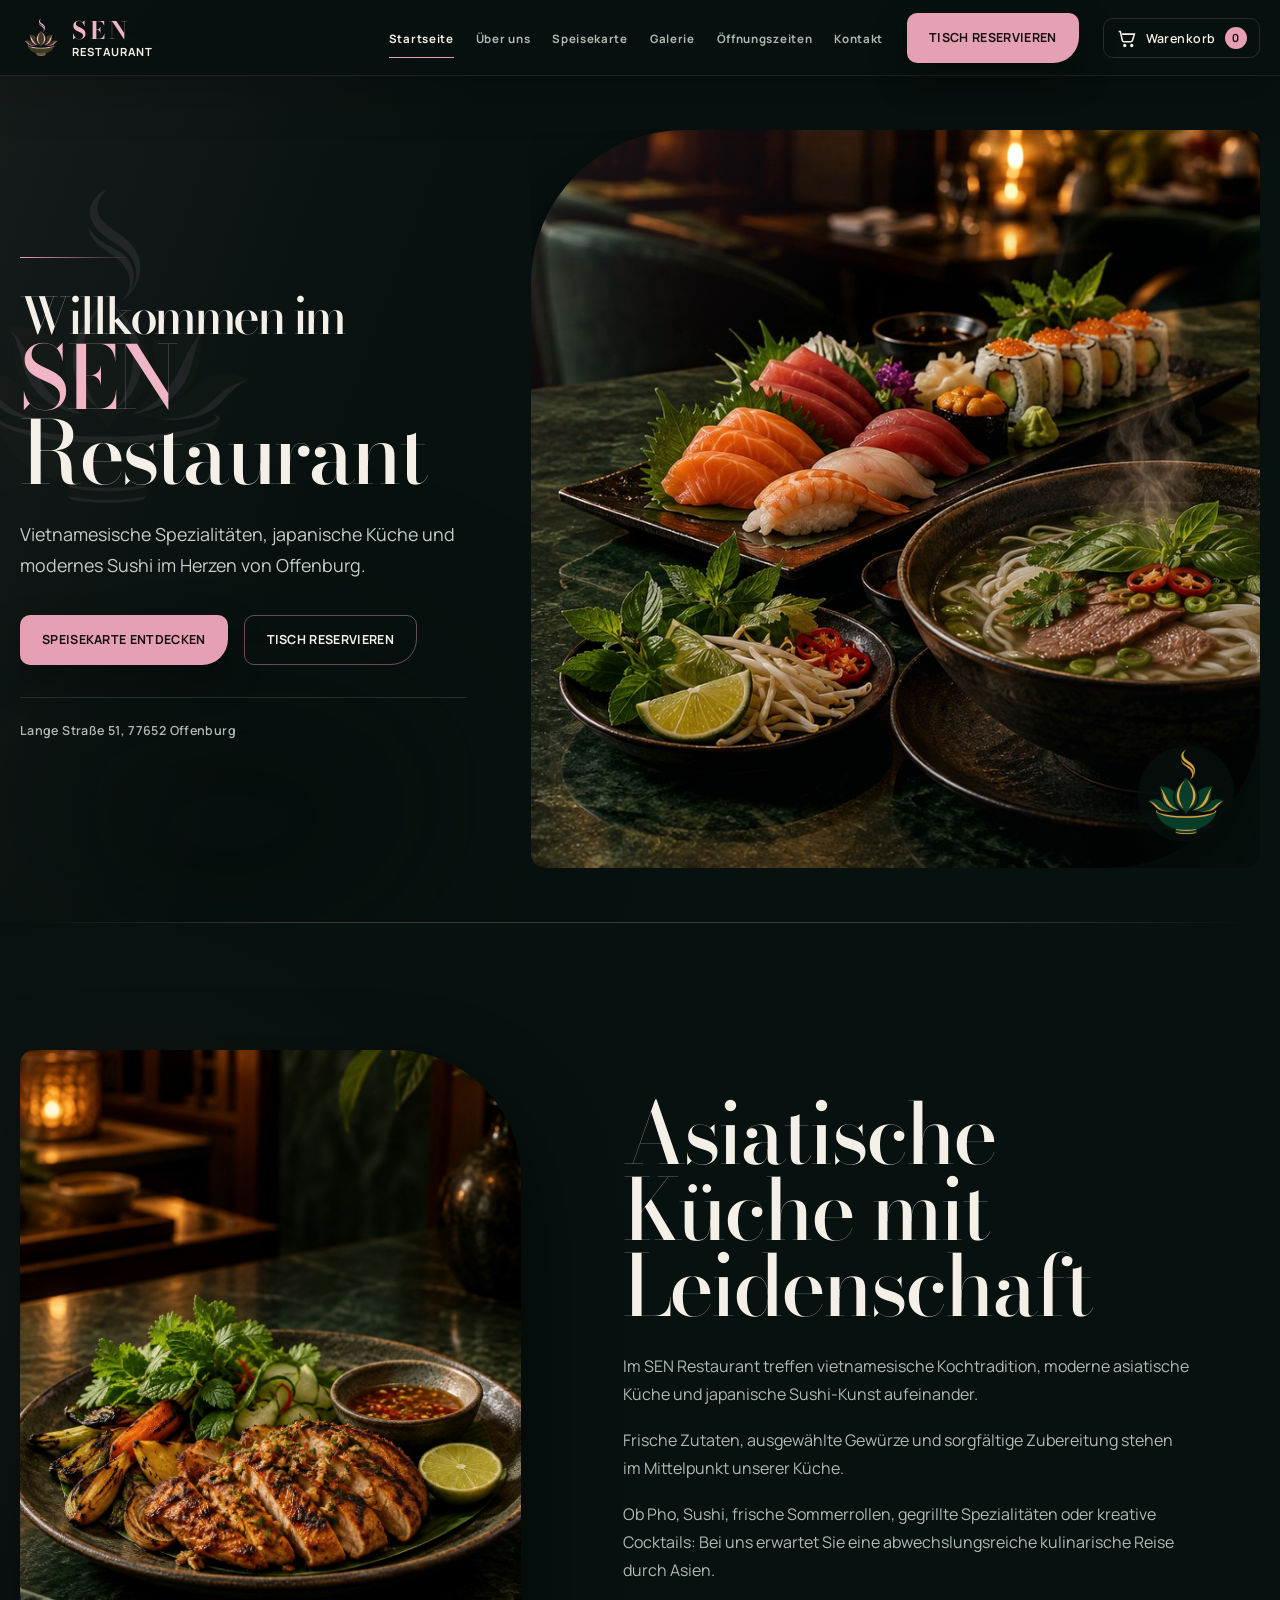
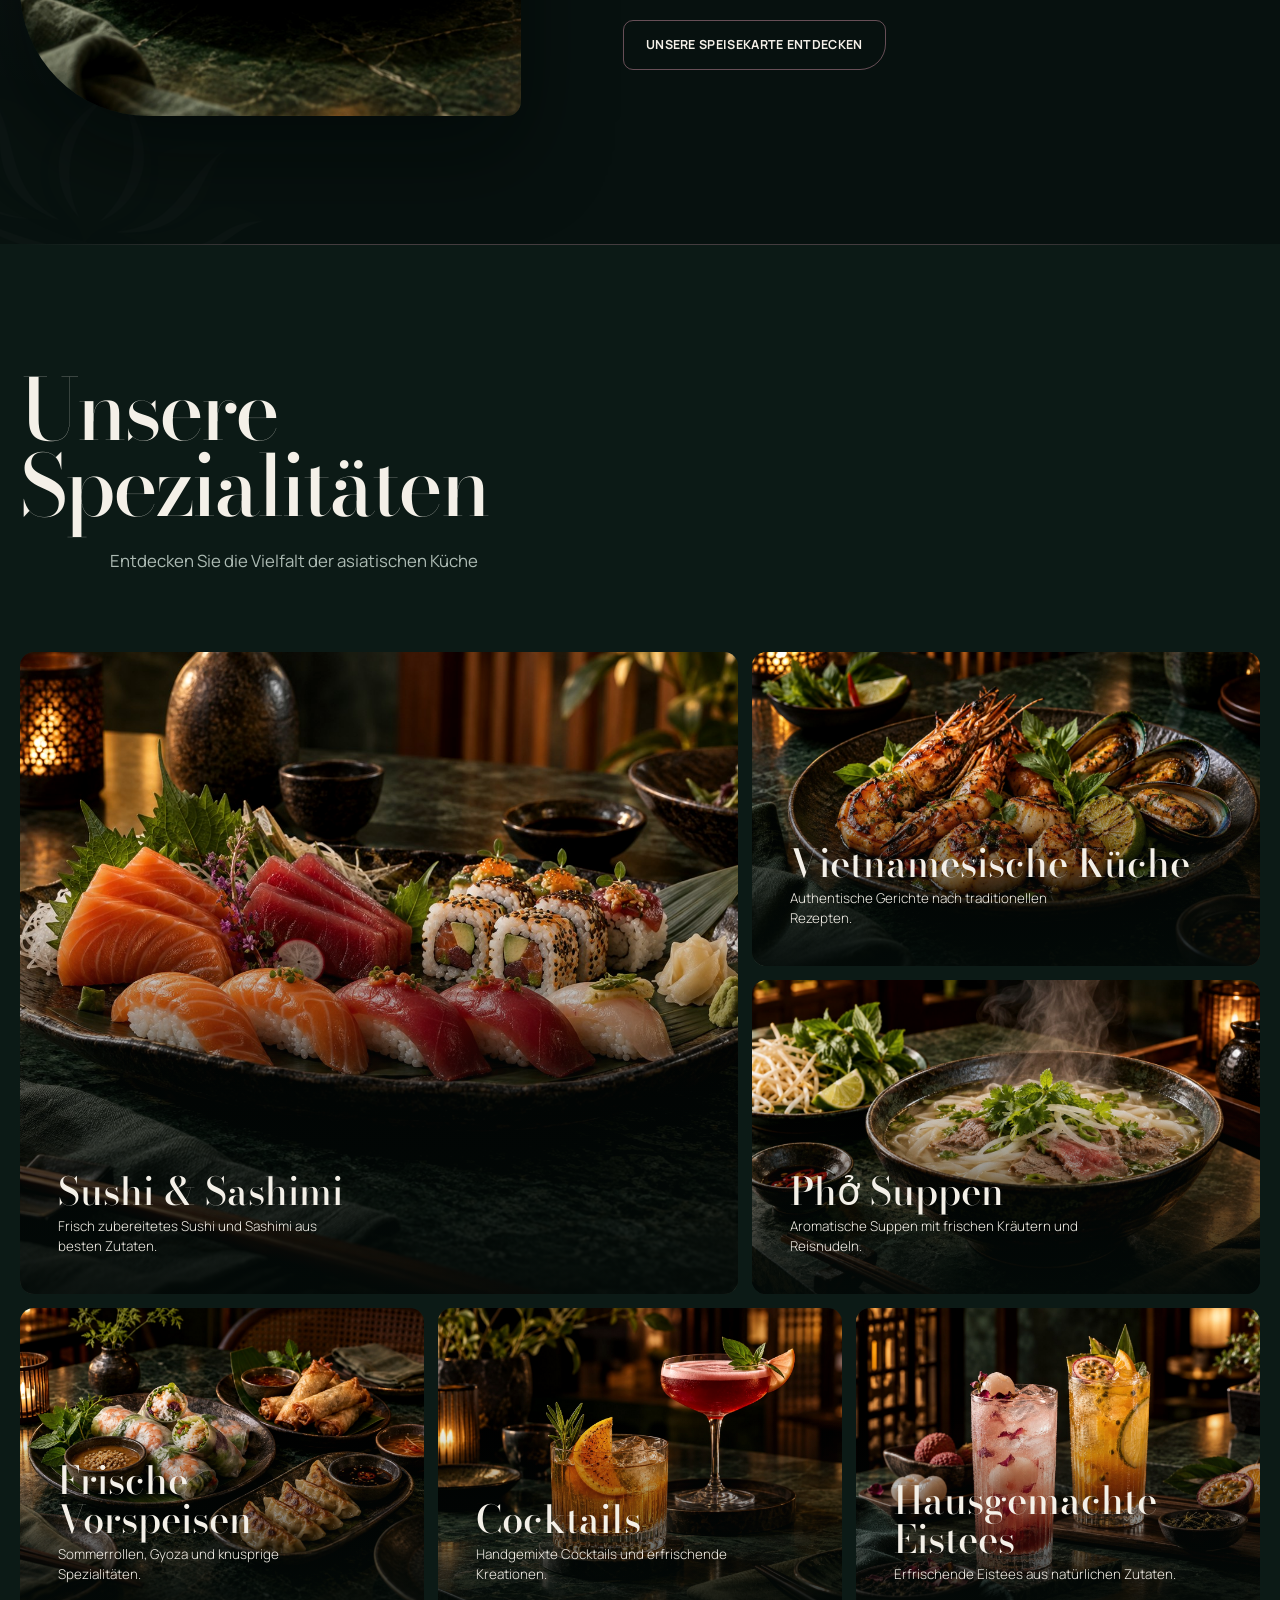
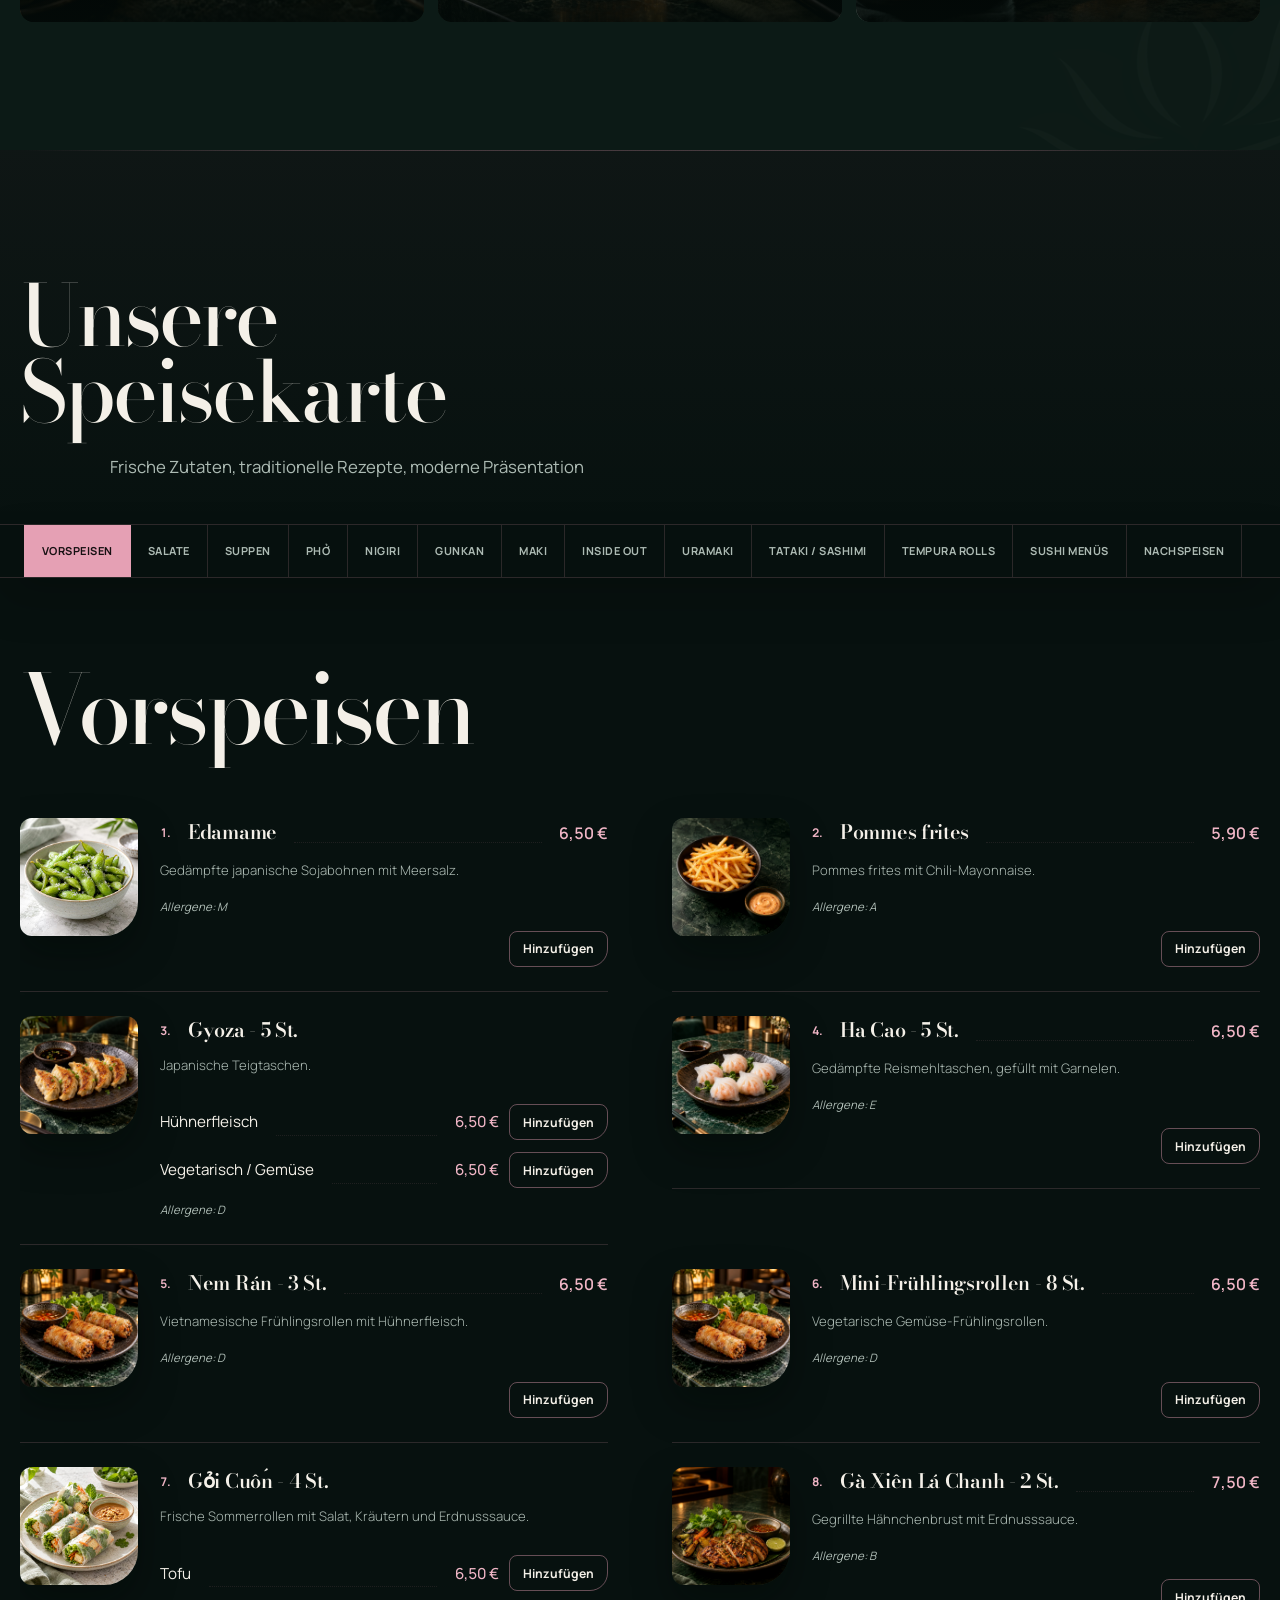
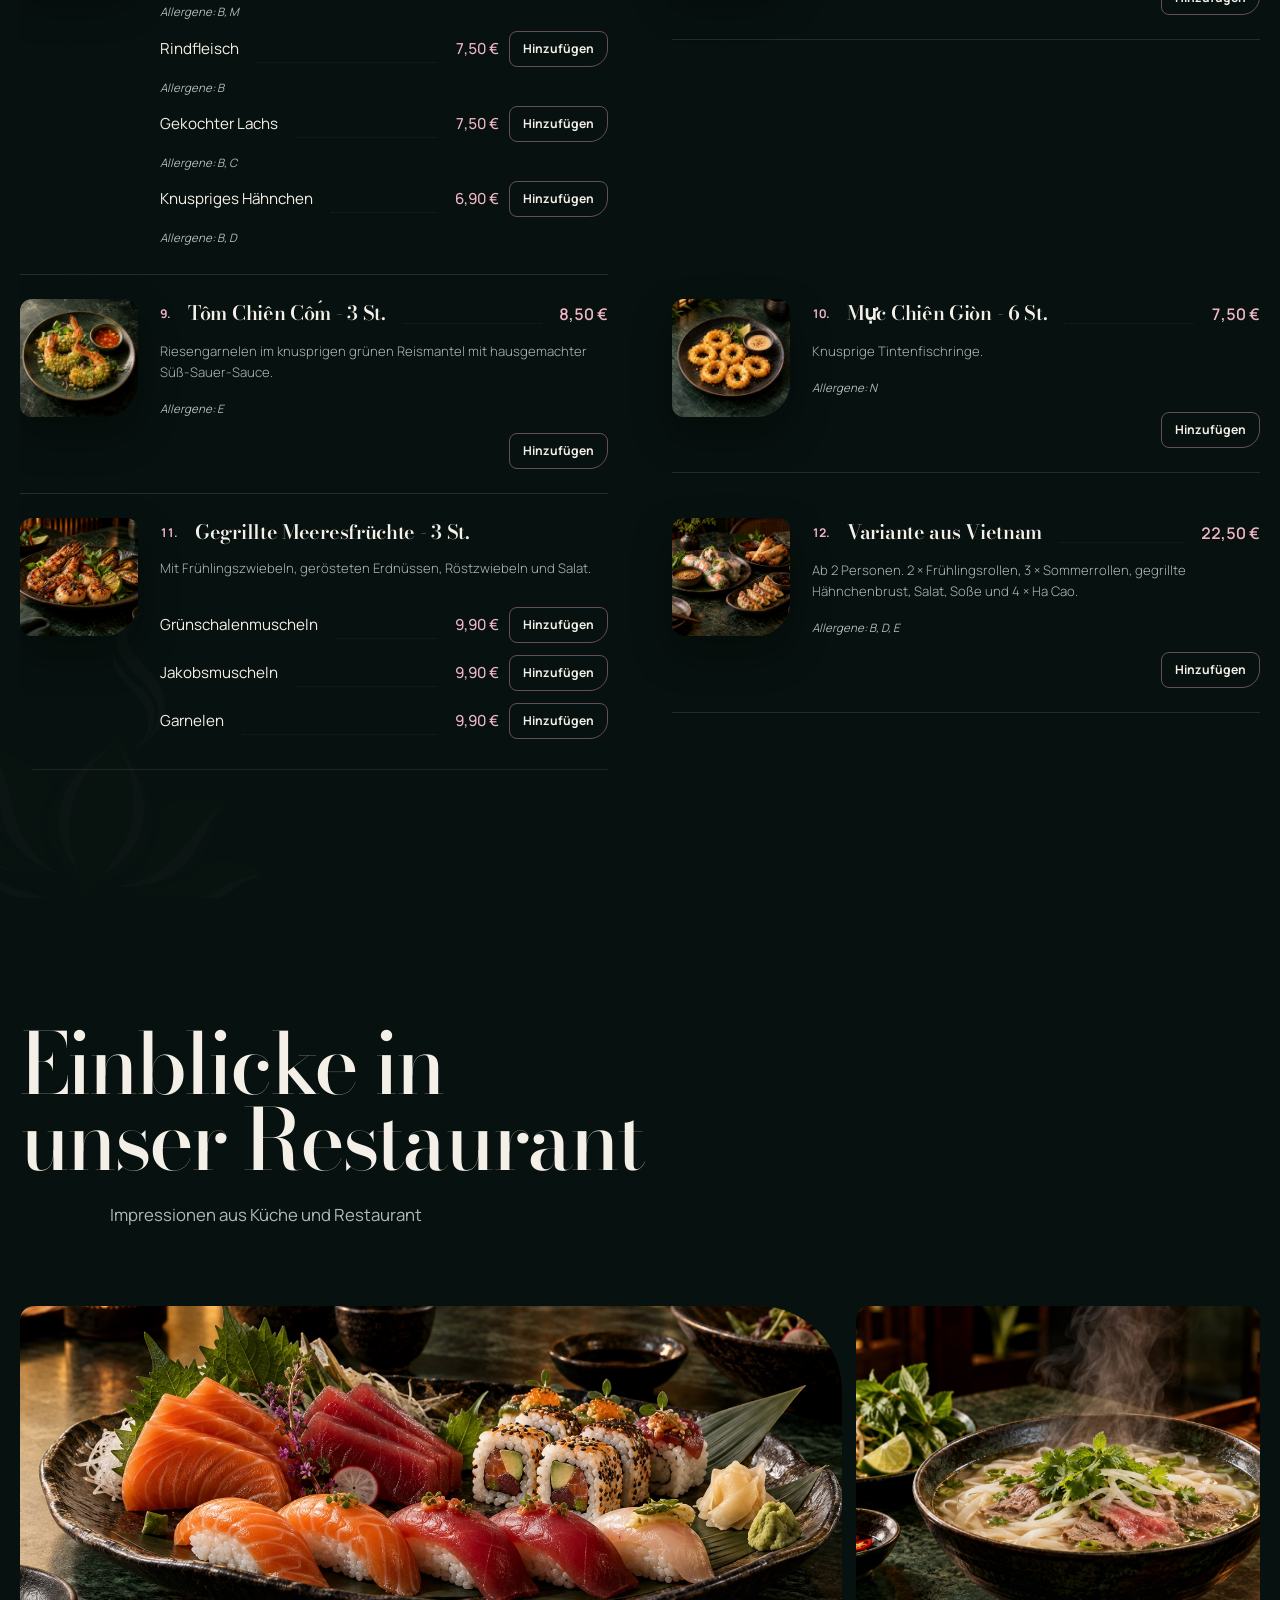
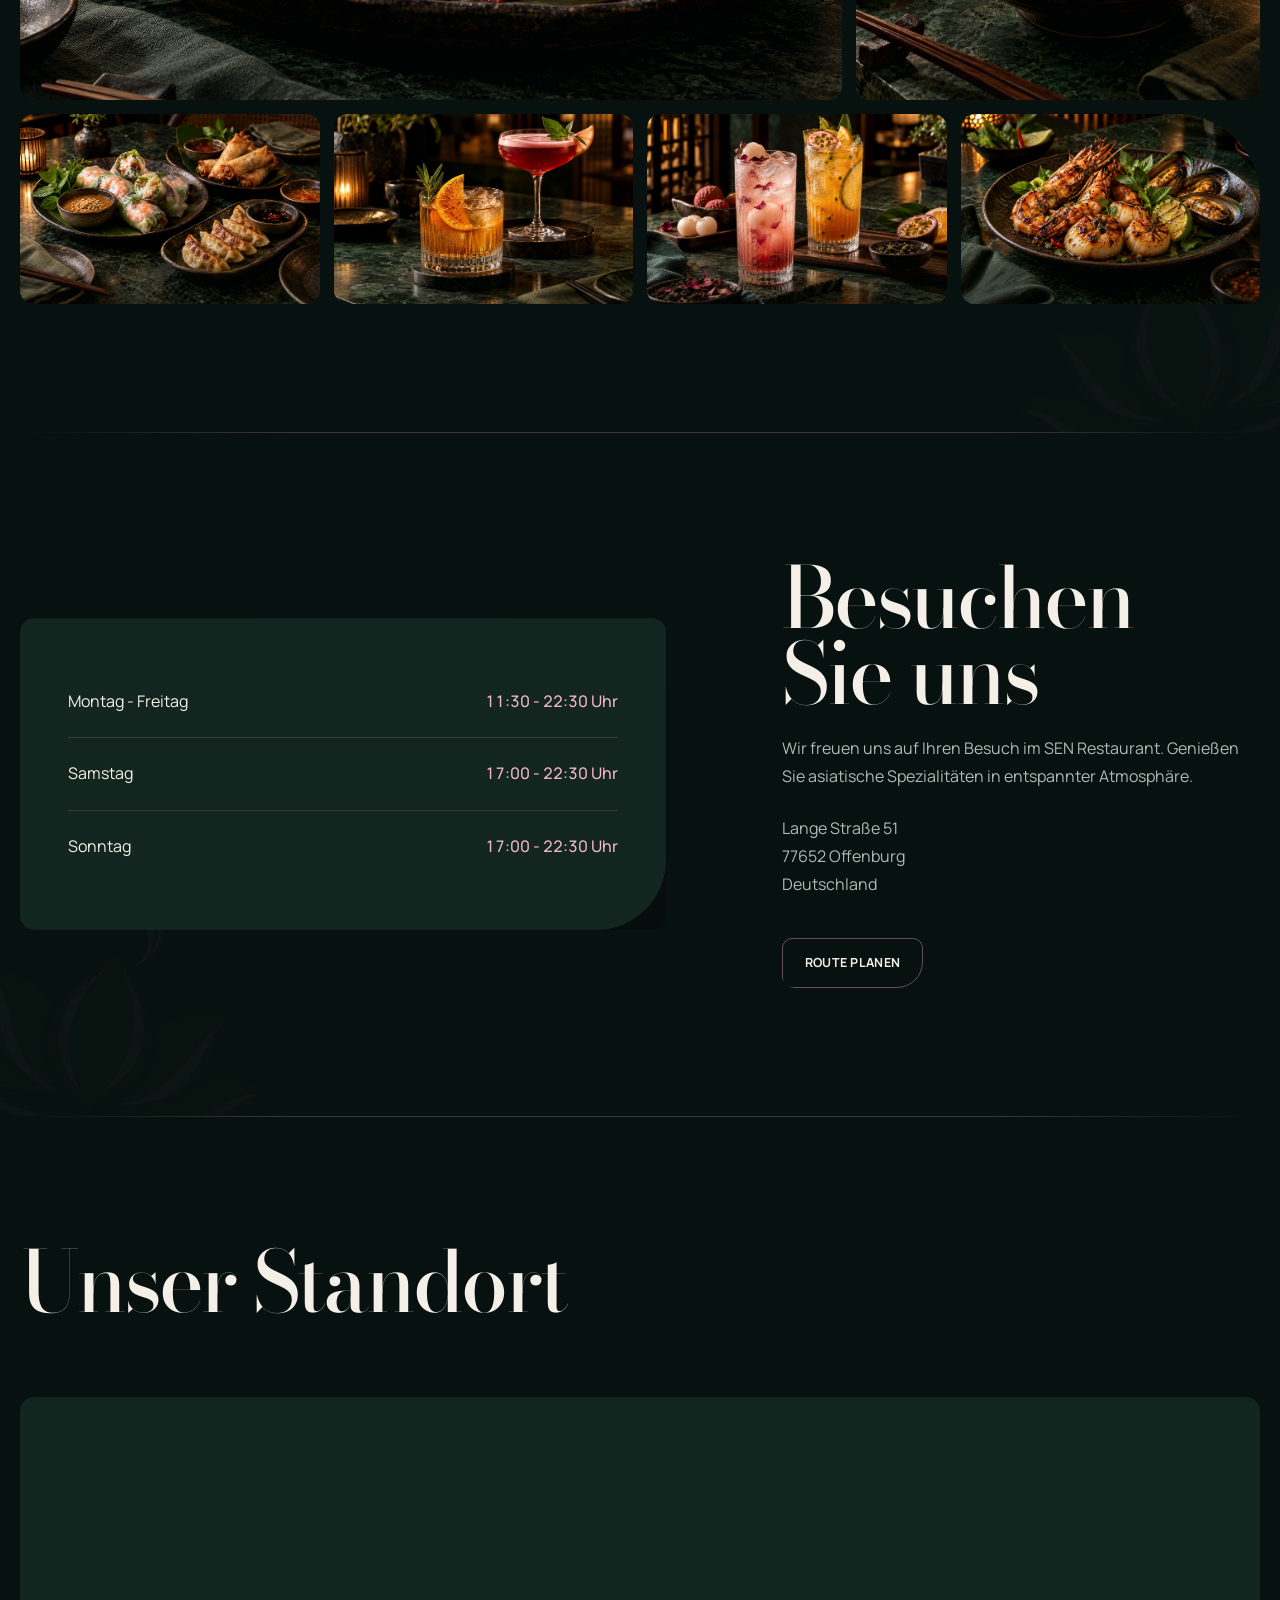
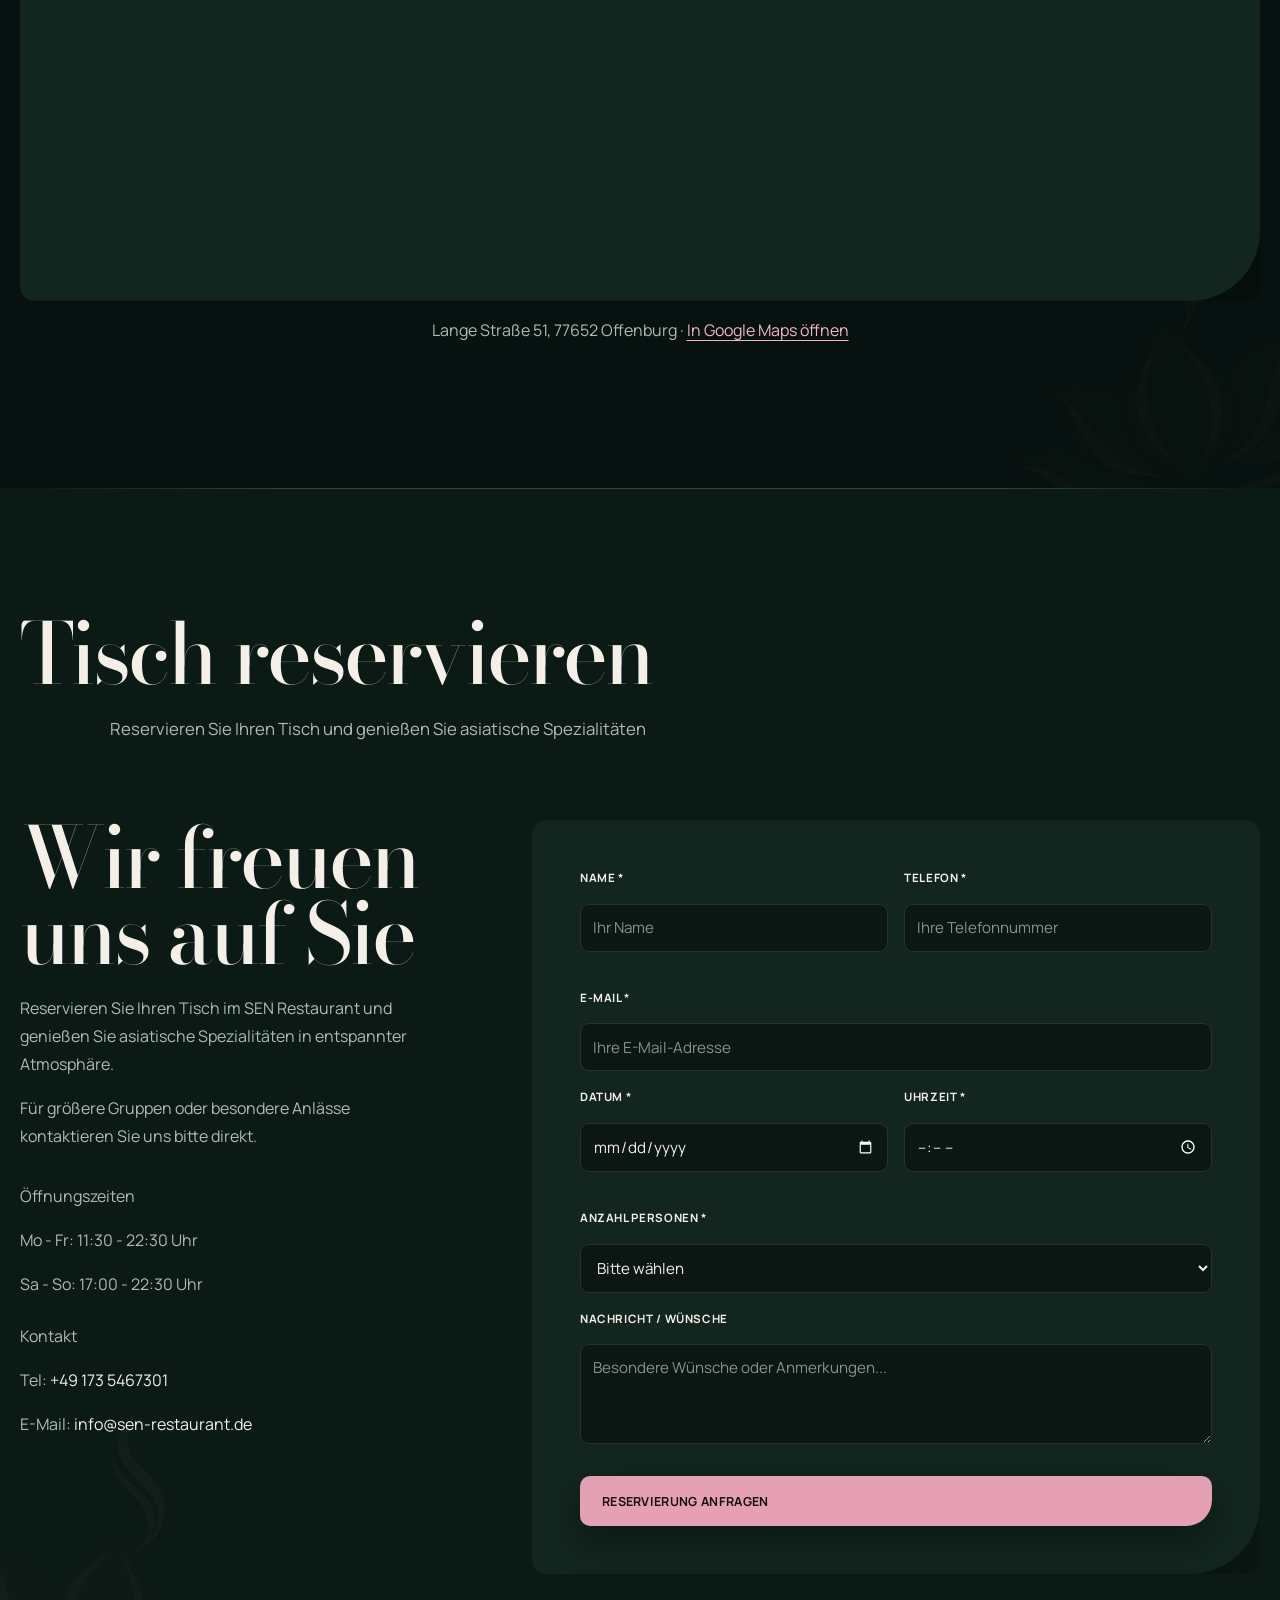
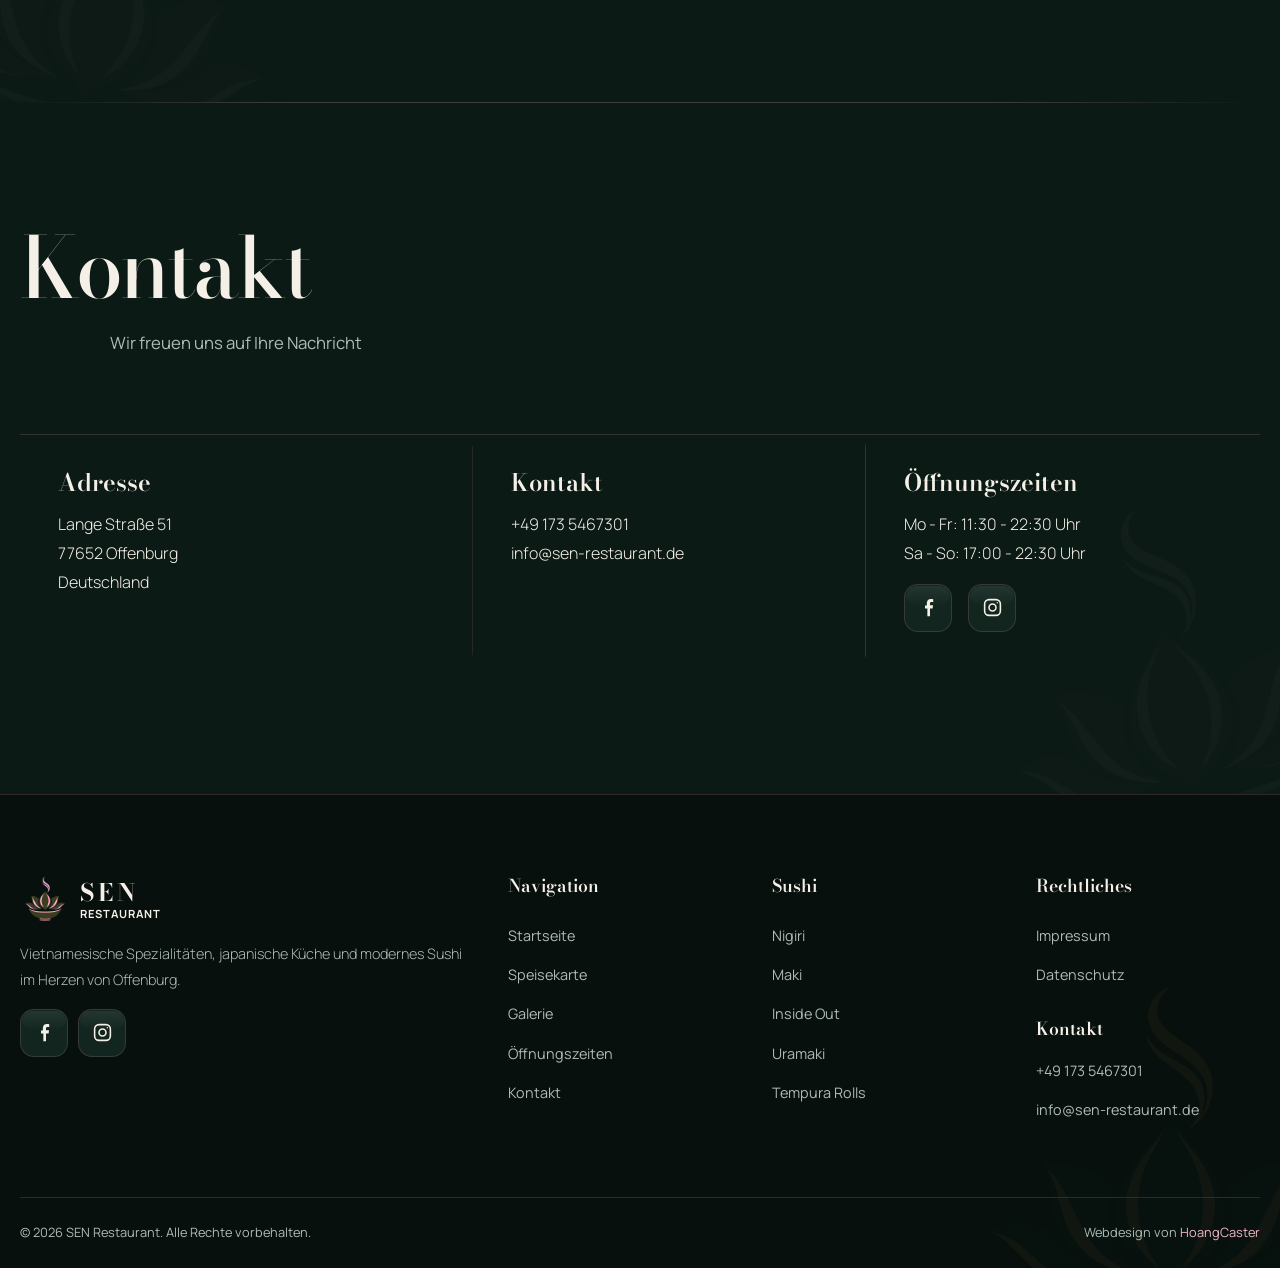
==== commit db61c38d: "upload" ====
--- a/index.html
+++ b/index.html
@@ -14,13 +14,14 @@
   <meta property="og:type" content="restaurant">
   <link rel="preconnect" href="https://fonts.googleapis.com">
   <link rel="preconnect" href="https://fonts.gstatic.com" crossorigin>
-  <link href="https://fonts.googleapis.com/css2?family=Cormorant+Garamond:wght@500;600;700&family=Manrope:wght@400;500;600;700&display=swap" rel="stylesheet">
+  <link href="https://fonts.googleapis.com/css2?family=Bodoni+Moda:wght@500;600;700&family=Manrope:wght@400;500;600;700&display=swap" rel="stylesheet">
   <link rel="preload" as="image" href="assets/images/sen-hero.jpg" fetchpriority="high">
   <link rel="icon" type="image/png" sizes="32x32" href="assets/brand/favicon-32.png">
   <link rel="apple-touch-icon" sizes="192x192" href="assets/brand/favicon-192.png">
   <link rel="stylesheet" href="css/style.css">
   <link rel="stylesheet" href="css/redesign.css">
   <link rel="stylesheet" href="css/premium.css">
+  <link rel="stylesheet" href="css/editorial.css">
 </head>
 <body>
   <div class="scroll-progress" aria-hidden="true"></div>
--- a/css/style.css
+++ b/css/style.css
@@ -152,7 +152,7 @@
 .btn-primary:hover {
   background-color: var(--color-gold-light);
   transform: translateY(-2px);
-  box-shadow: 0 4px 15px rgba(183, 154, 99, 0.3);
+  box-shadow: 0 8px 22px rgba(0, 0, 0, 0.28);
 }
 
 .btn-secondary {
--- a/css/editorial.css
+++ b/css/editorial.css
@@ -0,0 +1,886 @@
+/*
+  SEN culinary journal
+  A dark lacquer editorial system with lotus-petal silhouettes and a dish-first menu index.
+*/
+
+:root {
+  color-scheme: dark;
+  --sen-bg: #07110f;
+  --sen-surface: #0c1a16;
+  --sen-surface-2: #12251f;
+  --sen-surface-3: #173129;
+  --sen-ink: #f4f0e8;
+  --sen-muted: #adbbb4;
+  --sen-line: rgba(229, 160, 180, 0.17);
+  --sen-line-strong: rgba(229, 160, 180, 0.43);
+  --sen-accent: #e5a0b4;
+  --sen-accent-strong: #f0b6c6;
+  --sen-accent-ink: #171012;
+  --sen-shadow: rgba(0, 5, 4, 0.54);
+  --sen-radius: 14px;
+  --sen-control-radius: 10px;
+  --sen-ease: cubic-bezier(0.16, 1, 0.3, 1);
+  --font-heading: 'Bodoni Moda', 'Times New Roman', serif;
+}
+
+html {
+  scroll-padding-top: 118px;
+}
+
+body {
+  background:
+    radial-gradient(circle at 8% 12%, rgba(229, 160, 180, 0.055), transparent 25rem),
+    var(--sen-bg);
+}
+
+::selection {
+  background: var(--sen-accent);
+  color: var(--sen-accent-ink);
+}
+
+::-webkit-scrollbar {
+  width: 10px;
+}
+
+::-webkit-scrollbar-track {
+  background: #050c0a;
+}
+
+::-webkit-scrollbar-thumb {
+  border: 2px solid #050c0a;
+  border-radius: 8px;
+  background: var(--sen-accent);
+}
+
+:focus-visible {
+  outline: 2px solid var(--sen-accent-strong);
+  outline-offset: 4px;
+}
+
+.logo-mark,
+.hero-lotus-mark img,
+main > .section::after {
+  filter: sepia(0.2) saturate(0.7) hue-rotate(285deg) brightness(1.2);
+}
+
+/* Header as a single lacquer rail */
+.header,
+.header-container {
+  height: 76px;
+}
+
+.header::after {
+  opacity: 1;
+  border-bottom: 1px solid rgba(229, 160, 180, 0.12);
+  background: rgba(7, 17, 15, 0.88);
+  box-shadow: 0 18px 48px rgba(0, 5, 4, 0.18);
+  backdrop-filter: blur(18px) saturate(125%);
+}
+
+.logo-copy strong {
+  color: var(--sen-accent-strong);
+  font-family: var(--font-heading);
+  font-size: 1.5rem;
+  letter-spacing: 0.16em;
+}
+
+.logo-copy small,
+.nav-link {
+  letter-spacing: 0.06em;
+}
+
+.nav-link {
+  color: var(--sen-muted);
+  text-transform: none;
+}
+
+.nav-link::after {
+  height: 1px;
+  background: var(--sen-accent);
+}
+
+.nav-link:hover,
+.nav-link.active {
+  color: var(--sen-ink);
+}
+
+.nav-cta {
+  border-radius: 10px 10px 28px 10px;
+}
+
+/* Hero: an asymmetric editorial cover, not a standard split hero */
+.hero {
+  min-height: 100dvh;
+  padding: 76px 0 0;
+  background:
+    linear-gradient(110deg, rgba(229, 160, 180, 0.07), transparent 32%),
+    var(--sen-bg) !important;
+}
+
+.hero::before {
+  inset: auto 0 0;
+  height: 34%;
+  background: linear-gradient(to top, rgba(5, 12, 10, 0.78), transparent);
+}
+
+.hero-shell {
+  grid-template-columns: minmax(360px, 0.76fr) minmax(0, 1.24fr);
+  gap: clamp(34px, 5vw, 82px);
+  min-height: calc(100dvh - 76px);
+  padding-block: 54px;
+}
+
+.hero-content {
+  align-self: center;
+  max-width: 570px;
+}
+
+.hero-content::before {
+  width: 112px;
+  margin-bottom: 32px;
+  background: linear-gradient(90deg, var(--sen-accent), transparent);
+}
+
+.hero-title {
+  max-width: 9ch;
+  margin-bottom: 28px;
+  font-size: clamp(4rem, 6.8vw, 6rem);
+  font-weight: 500;
+  letter-spacing: -0.04em;
+  line-height: 0.86;
+}
+
+.hero-title .hero-title-line {
+  width: auto;
+  max-width: none;
+  white-space: normal;
+}
+
+.hero-title-line:first-child {
+  font-size: 0.58em;
+  line-height: 1.02;
+}
+
+.hero-title-line strong {
+  color: var(--sen-accent-strong);
+}
+
+.hero-subtitle {
+  max-width: 42ch;
+  color: #c3cec8;
+}
+
+.hero-location {
+  padding-top: 22px;
+  border-top: 1px solid var(--sen-line);
+  color: var(--sen-muted);
+}
+
+.hero-visual {
+  height: min(82dvh, 820px);
+  border: 0;
+  border-radius: clamp(92px, 12vw, 178px) 14px clamp(92px, 12vw, 178px) 14px;
+  box-shadow: 0 42px 100px rgba(0, 5, 4, 0.58);
+}
+
+.hero-visual img {
+  object-position: 60% 50%;
+  filter: brightness(1.04) saturate(0.92) contrast(1.04);
+}
+
+.hero-visual::before {
+  right: 26px;
+  bottom: 26px;
+  width: 96px;
+  border: 0;
+  background-color: rgba(7, 17, 15, 0.72);
+  border-radius: 52% 48% 50% 50%;
+}
+
+.hero-visual::after {
+  background: linear-gradient(135deg, rgba(229, 160, 180, 0.13), transparent 34%, rgba(7, 17, 15, 0.3));
+}
+
+.hero-lotus-mark {
+  top: 19%;
+  left: max(-72px, calc((100vw - 1320px) / 2 - 154px));
+  width: clamp(240px, 28vw, 470px);
+  opacity: 0.055;
+}
+
+.btn {
+  min-height: 50px;
+  border-radius: 10px 10px 26px 10px;
+  letter-spacing: 0.025em;
+}
+
+.btn-primary {
+  background: var(--sen-accent);
+  color: var(--sen-accent-ink);
+  box-shadow: 0 16px 34px rgba(0, 5, 4, 0.34);
+}
+
+.btn-primary:hover {
+  background: var(--sen-accent-strong);
+  box-shadow: 0 22px 46px rgba(0, 5, 4, 0.48);
+}
+
+.btn-secondary,
+.btn-outline {
+  background: transparent;
+}
+
+/* Sections and lotus punctuation */
+.section,
+.section-dark,
+.hours-section,
+#speisekarte,
+#galerie,
+#reservierung,
+#kontakt {
+  background: transparent !important;
+}
+
+#highlights,
+#reservierung,
+#kontakt {
+  background: var(--sen-surface) !important;
+}
+
+main > .section {
+  padding-block: clamp(92px, 10vw, 152px);
+}
+
+main > .section:not(.hero)::before {
+  top: 0;
+  width: min(calc(100% - 48px), 1320px);
+  height: 1px;
+  background: linear-gradient(90deg, transparent, var(--sen-line-strong) 22%, var(--sen-line-strong) 78%, transparent);
+  opacity: 0.6;
+}
+
+main > .section:not(.hero)::after {
+  width: clamp(300px, 34vw, 560px);
+  opacity: 0.023;
+}
+
+.section-header {
+  max-width: 820px;
+  margin-bottom: clamp(46px, 6vw, 82px);
+}
+
+.section-title,
+.about-text h2,
+.hours-info h3,
+.reservation-info h3,
+.menu-category-title {
+  font-family: var(--font-heading);
+  font-weight: 500;
+  letter-spacing: -0.035em;
+}
+
+.section-title,
+.about-text h2,
+.hours-info h3,
+.reservation-info h3 {
+  max-width: 12ch;
+  font-size: clamp(3.2rem, 6.6vw, 6rem);
+  line-height: 0.9;
+}
+
+.section-subtitle {
+  margin-top: 22px;
+  font-size: 1.05rem;
+}
+
+/* Story section */
+.about-grid {
+  grid-template-columns: minmax(0, 0.88fr) minmax(420px, 1.12fr);
+  gap: clamp(54px, 8vw, 126px);
+}
+
+.about-image-wrapper {
+  border: 0;
+  border-radius: 14px clamp(90px, 10vw, 154px) 14px clamp(90px, 10vw, 154px);
+  box-shadow: 0 38px 90px rgba(0, 5, 4, 0.48);
+}
+
+.about-image-wrapper::before {
+  inset: -18px 18px 18px -18px;
+  border: 1px solid var(--sen-line-strong);
+  border-radius: inherit;
+}
+
+.about-text {
+  padding-block: 30px;
+}
+
+.about-text p {
+  max-width: 57ch;
+}
+
+/* The specials form a photographic composition rather than equal cards */
+.highlights-grid {
+  display: grid;
+  grid-template-columns: repeat(12, minmax(0, 1fr));
+  grid-auto-rows: 150px;
+  gap: 14px;
+}
+
+.highlight-card {
+  min-height: 0;
+  border: 0;
+  border-radius: var(--sen-radius);
+  box-shadow: none;
+}
+
+.highlight-card:nth-child(1) {
+  grid-column: span 7;
+  grid-row: span 4;
+}
+
+.highlight-card:nth-child(2),
+.highlight-card:nth-child(3) {
+  grid-column: span 5;
+  grid-row: span 2;
+}
+
+.highlight-card:nth-child(n + 4) {
+  grid-column: span 4;
+  grid-row: span 2;
+}
+
+.highlight-card-overlay {
+  background: linear-gradient(180deg, transparent 34%, rgba(3, 10, 8, 0.92));
+}
+
+.highlight-card-content {
+  padding: clamp(22px, 3vw, 38px);
+}
+
+.highlight-card-title {
+  font-family: var(--font-heading);
+  font-size: clamp(1.9rem, 3vw, 3.1rem);
+  font-weight: 500;
+}
+
+.highlight-card:hover {
+  transform: translateY(-4px);
+  box-shadow: 0 28px 62px rgba(0, 5, 4, 0.42);
+}
+
+/* Menu: compact photographic index, one image for every dish */
+#speisekarte {
+  background:
+    linear-gradient(180deg, rgba(229, 160, 180, 0.035), transparent 24rem),
+    var(--sen-bg) !important;
+}
+
+#speisekarte .section-header {
+  margin-bottom: 42px;
+}
+
+.menu-nav {
+  top: 76px;
+  margin-inline: calc(50% - 50vw);
+  padding: 0 max(24px, calc((100vw - 1320px) / 2));
+  border: 0;
+  border-top: 1px solid var(--sen-line);
+  border-bottom: 1px solid var(--sen-line);
+  border-radius: 0;
+  background: rgba(7, 17, 15, 0.92);
+  box-shadow: 0 22px 46px rgba(0, 5, 4, 0.2);
+  backdrop-filter: blur(18px) saturate(125%);
+}
+
+.menu-nav-wrapper {
+  gap: 0;
+  padding-block: 0;
+}
+
+.menu-tab {
+  min-height: 52px;
+  padding: 0 17px;
+  border: 0;
+  border-right: 1px solid var(--sen-line);
+  border-radius: 0;
+  background: transparent;
+  color: var(--sen-muted);
+  font-size: 0.69rem;
+  letter-spacing: 0.045em;
+}
+
+.menu-tab:first-child {
+  border-left: 1px solid var(--sen-line);
+}
+
+.menu-tab:hover {
+  border-color: var(--sen-line);
+  background: rgba(229, 160, 180, 0.07);
+  color: var(--sen-ink);
+}
+
+.menu-tab.active,
+.menu-tab.active:hover {
+  background: var(--sen-accent);
+  color: var(--sen-accent-ink);
+  box-shadow: none;
+}
+
+.menu-content {
+  padding-top: clamp(54px, 7vw, 92px);
+}
+
+.menu-category-title {
+  margin: 0 0 42px;
+  font-size: clamp(4rem, 8vw, 6rem);
+  line-height: 0.88;
+}
+
+.menu-category-desc,
+#speisekarte .menu-category-desc {
+  max-width: 58ch;
+  margin-top: -22px;
+  margin-bottom: 42px !important;
+}
+
+.menu-category-gallery {
+  display: none !important;
+}
+
+.menu-grid {
+  grid-template-columns: repeat(2, minmax(0, 1fr));
+  column-gap: clamp(34px, 5vw, 72px);
+  row-gap: 0;
+  align-items: start;
+}
+
+.menu-item,
+.menu-item.has-dish-image {
+  position: relative;
+  display: grid;
+  grid-template-columns: 118px minmax(0, 1fr);
+  column-gap: 22px;
+  align-items: start;
+  min-width: 0;
+  min-height: 166px;
+  padding: 24px 0;
+  border-top: 0;
+  border-bottom: 1px solid var(--sen-line);
+  background: transparent;
+  transition: background-color 0.3s ease;
+}
+
+.menu-item.has-dish-image > :not(.menu-item-media) {
+  grid-column: 2;
+}
+
+.menu-item:hover {
+  background: rgba(229, 160, 180, 0.035);
+}
+
+.menu-item-media {
+  grid-column: 1;
+  grid-row: 1 / span 12;
+  width: 118px;
+  aspect-ratio: 1;
+  margin: 0;
+  overflow: hidden;
+  border: 0;
+  border-radius: 12px 12px 34px 12px;
+  background: var(--sen-surface-2);
+  box-shadow: 0 18px 38px rgba(0, 5, 4, 0.34);
+}
+
+.menu-item-media::after {
+  background: linear-gradient(145deg, rgba(229, 160, 180, 0.12), transparent 44%, rgba(7, 17, 15, 0.18));
+}
+
+.menu-item-media img {
+  object-fit: cover;
+  object-position: var(--dish-position, 50% 50%);
+  filter: saturate(0.97) contrast(1.025);
+  transform: scale(1.002);
+  transition: transform 0.65s var(--sen-ease), filter 0.38s ease;
+}
+
+.menu-item.has-dish-image:hover .menu-item-media img {
+  transform: scale(1.035);
+  filter: saturate(1.04) contrast(1.025);
+}
+
+.menu-item-header {
+  grid-template-columns: auto minmax(0, max-content) minmax(18px, 1fr) auto;
+  gap: 9px;
+  margin: 2px 0 9px;
+}
+
+.menu-item-name {
+  font-family: var(--font-heading);
+  font-size: 1.24rem;
+  font-weight: 600;
+  letter-spacing: -0.015em;
+}
+
+.menu-item-number {
+  padding-top: 3px;
+  font-size: 0.75rem;
+  font-weight: 700;
+}
+
+.menu-item-number,
+.menu-item-price,
+.menu-variant-price {
+  color: var(--sen-accent-strong);
+}
+
+.menu-item-desc {
+  margin-bottom: 10px;
+  font-size: 0.82rem;
+  line-height: 1.6;
+}
+
+.menu-item-allergens,
+.menu-variant-allergens {
+  font-size: 0.72rem;
+  font-style: italic;
+}
+
+.menu-item-dots,
+.menu-variant-dots {
+  opacity: 0.62;
+}
+
+.menu-item-variants {
+  gap: 9px;
+}
+
+.menu-variant {
+  align-items: center;
+  gap: 10px;
+}
+
+.add-to-cart {
+  min-height: 36px;
+  padding-inline: 13px;
+  border: 1px solid var(--sen-line-strong);
+  border-radius: 8px 8px 18px 8px;
+  background: transparent;
+  color: var(--sen-ink);
+  white-space: nowrap;
+}
+
+.add-to-cart:hover,
+.add-to-cart.added {
+  background: var(--sen-accent);
+  color: var(--sen-accent-ink);
+}
+
+/* Gallery, information and reservation share the same editorial rhythm */
+.gallery-grid {
+  gap: 14px;
+}
+
+.gallery-item {
+  border: 0;
+  border-radius: var(--sen-radius);
+}
+
+.gallery-item:nth-child(1),
+.gallery-item:nth-child(6) {
+  border-radius: 14px 84px 14px 14px;
+}
+
+.gallery-item img {
+  object-position: 50% 52%;
+}
+
+.hours-grid,
+.reservation-grid {
+  gap: clamp(48px, 8vw, 118px);
+}
+
+.hours-card,
+.reservation-form,
+.map-container {
+  border: 0;
+  border-radius: 14px 14px 70px 14px;
+  background: var(--sen-surface-2);
+  box-shadow: 0 34px 76px rgba(0, 5, 4, 0.36);
+}
+
+.hours-card {
+  padding: clamp(28px, 4vw, 48px);
+}
+
+.form-input,
+.form-textarea,
+.form-select {
+  border-radius: 9px;
+  border-color: var(--sen-line);
+  background: rgba(7, 17, 15, 0.66);
+}
+
+.contact-grid {
+  border-color: var(--sen-line);
+}
+
+.contact-card {
+  border-color: var(--sen-line);
+  padding-inline: clamp(22px, 3vw, 42px);
+}
+
+.contact-card:first-child,
+.contact-card:last-child {
+  padding-inline: clamp(22px, 3vw, 42px);
+}
+
+.footer {
+  border-top: 1px solid var(--sen-line);
+}
+
+@media (prefers-reduced-motion: no-preference) {
+  .menu-category.active .menu-item {
+    animation: sen-index-arrive 0.62s var(--sen-ease) both;
+    animation-delay: min(calc(var(--item-index, 0) * 38ms), 260ms);
+  }
+
+  @keyframes sen-index-arrive {
+    from {
+      opacity: 0;
+      transform: translateY(18px);
+      filter: blur(4px);
+    }
+    to {
+      opacity: 1;
+      transform: translateY(0);
+      filter: blur(0);
+    }
+  }
+}
+
+@media (max-width: 1100px) {
+  .nav-links {
+    gap: 15px;
+  }
+
+  .nav-link {
+    font-size: 0.7rem;
+  }
+
+  .menu-grid {
+    column-gap: 34px;
+  }
+
+  .menu-item,
+  .menu-item.has-dish-image {
+    grid-template-columns: 104px minmax(0, 1fr);
+    column-gap: 18px;
+  }
+
+  .menu-item-media {
+    width: 104px;
+  }
+}
+
+@media (max-width: 900px) {
+  .hero-shell {
+    grid-template-columns: 1fr;
+    padding-top: 70px;
+  }
+
+  .hero-content {
+    max-width: 680px;
+  }
+
+  .hero-title {
+    max-width: 10ch;
+  }
+
+  .hero-visual {
+    height: 58dvh;
+    min-height: 470px;
+  }
+
+  .about-grid {
+    grid-template-columns: 1fr;
+  }
+
+  .about-image-wrapper {
+    width: min(78%, 620px);
+  }
+
+  .highlights-grid {
+    grid-auto-rows: 138px;
+  }
+
+  .highlight-card:nth-child(1) {
+    grid-column: span 12;
+    grid-row: span 3;
+  }
+
+  .highlight-card:nth-child(n + 2) {
+    grid-column: span 6;
+    grid-row: span 2;
+  }
+
+  .menu-grid {
+    grid-template-columns: 1fr;
+  }
+
+  .menu-item,
+  .menu-item.has-dish-image {
+    grid-template-columns: 118px minmax(0, 1fr);
+  }
+
+  .menu-item-media {
+    width: 118px;
+  }
+}
+
+@media (max-width: 768px) {
+  .header,
+  .header-container {
+    height: 68px;
+  }
+
+  .hero {
+    padding-top: 68px;
+  }
+
+  .hero-shell {
+    min-height: auto;
+    padding-block: 54px 70px;
+  }
+
+  .hero-title {
+    font-size: clamp(3.4rem, 15vw, 5rem);
+  }
+
+  .hero-visual {
+    height: 52dvh;
+    min-height: 390px;
+    border-radius: 72px 12px 72px 12px;
+  }
+
+  main > .section {
+    padding-block: 88px;
+  }
+
+  .section-title,
+  .about-text h2,
+  .hours-info h3,
+  .reservation-info h3 {
+    font-size: clamp(3rem, 13vw, 4.5rem);
+  }
+
+  .about-image-wrapper {
+    width: calc(100% - 22px);
+  }
+
+  .menu-nav {
+    top: 68px;
+    padding-inline: 16px;
+  }
+
+  .menu-tab {
+    min-height: 48px;
+    padding-inline: 14px;
+  }
+
+  .menu-category-title {
+    font-size: clamp(3.5rem, 16vw, 5rem);
+  }
+
+  .menu-item,
+  .menu-item.has-dish-image {
+    min-height: 142px;
+    padding-block: 20px;
+  }
+}
+
+@media (max-width: 560px) {
+  .hero-buttons {
+    width: 100%;
+  }
+
+  .hero-visual {
+    min-height: 350px;
+  }
+
+  .highlights-grid {
+    grid-template-columns: 1fr;
+    grid-auto-rows: 280px;
+  }
+
+  .highlight-card:nth-child(n) {
+    grid-column: auto;
+    grid-row: auto;
+  }
+
+  .highlight-card:first-child {
+    min-height: 360px;
+  }
+
+  .menu-item,
+  .menu-item.has-dish-image {
+    grid-template-columns: 88px minmax(0, 1fr);
+    column-gap: 14px;
+    min-height: 122px;
+    padding-block: 18px;
+  }
+
+  .menu-item:hover {
+    background: transparent;
+  }
+
+  .menu-item-media {
+    width: 88px;
+    border-radius: 10px 10px 26px 10px;
+  }
+
+  .menu-item-header {
+    grid-template-columns: auto minmax(0, 1fr) auto;
+    gap: 7px;
+  }
+
+  .menu-item-dots {
+    display: none;
+  }
+
+  .menu-item-name {
+    font-size: 1.1rem;
+  }
+
+  .menu-item-desc {
+    font-size: 0.76rem;
+  }
+
+  .menu-variant {
+    display: grid;
+    grid-template-columns: minmax(0, 1fr) auto;
+  }
+
+  .menu-variant-dots {
+    display: none;
+  }
+
+  .menu-variant .add-to-cart {
+    grid-column: 1 / -1;
+    justify-self: start;
+  }
+}
+
+@media (prefers-reduced-transparency: reduce) {
+  .header::after,
+  .menu-nav {
+    background: var(--sen-bg);
+    backdrop-filter: none;
+  }
+}
+
+@media (prefers-reduced-motion: reduce) {
+  .menu-category.active .menu-item {
+    animation: none;
+  }
+}
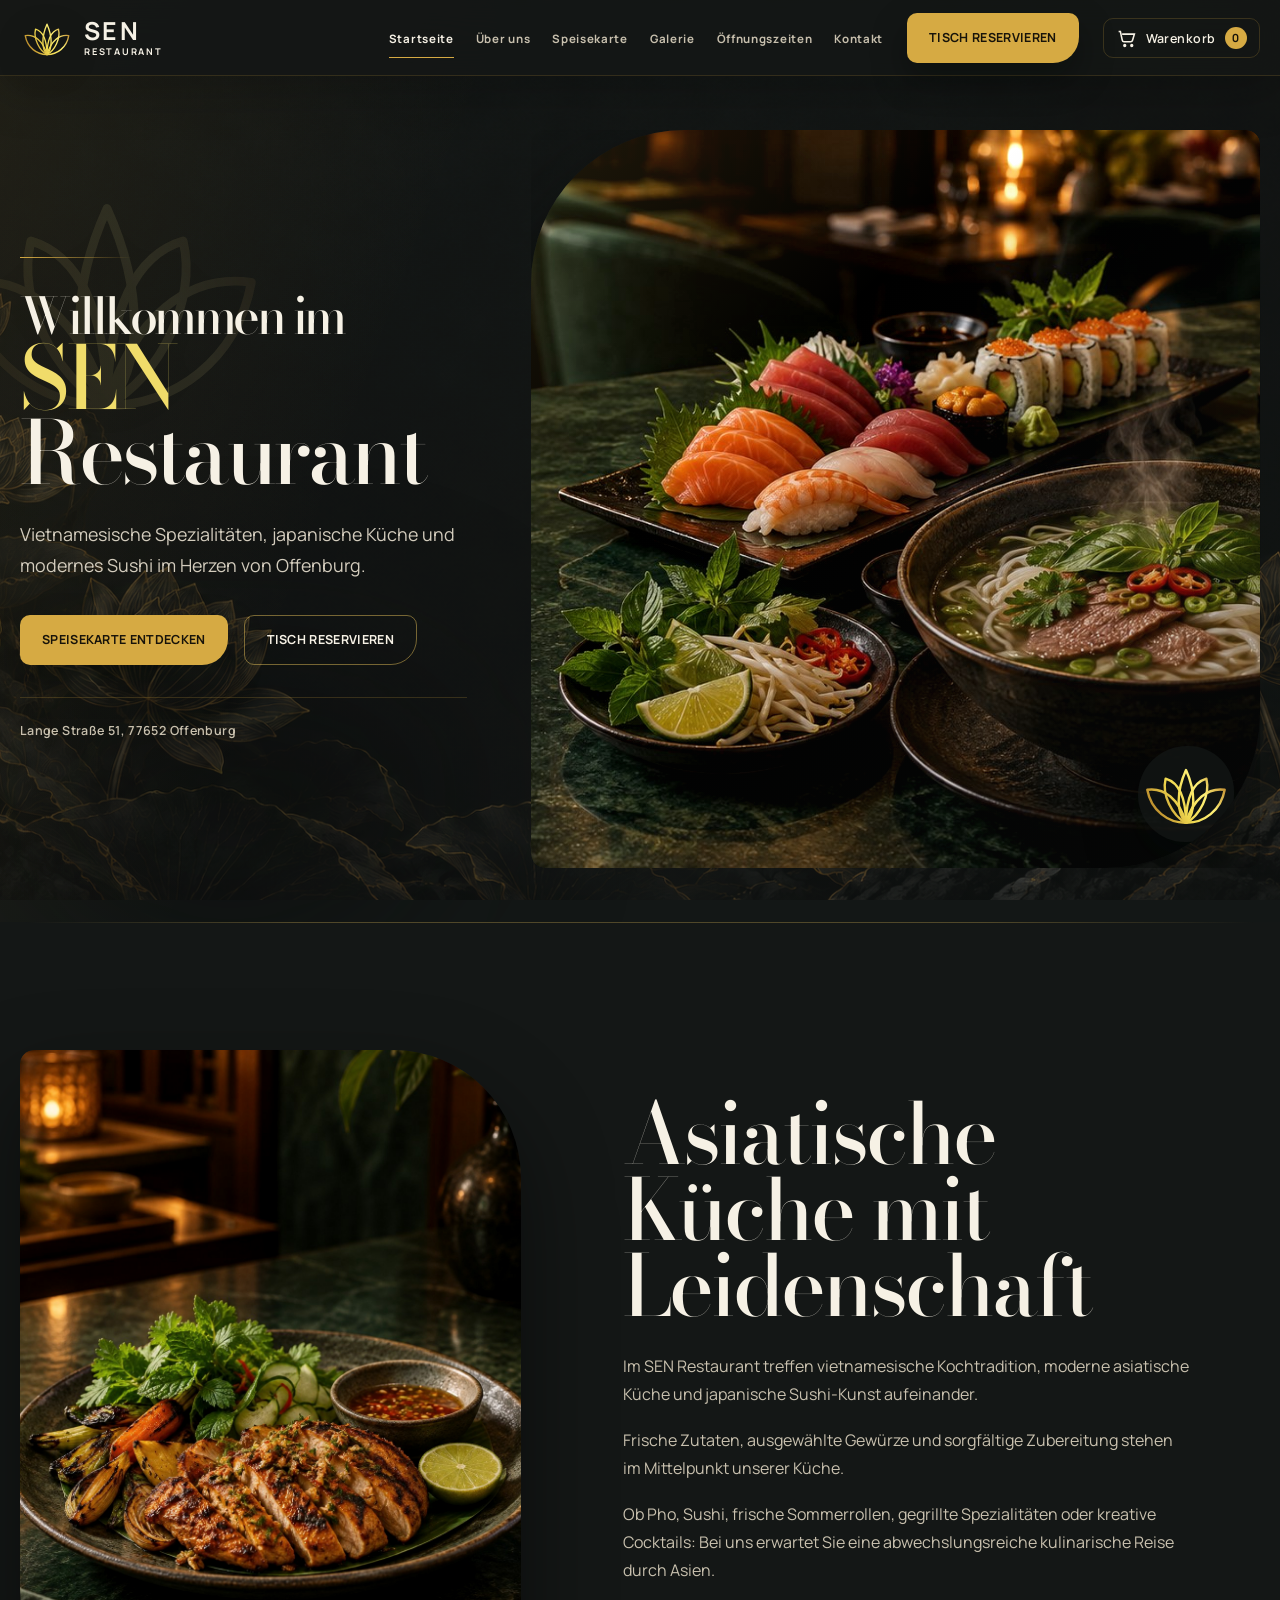
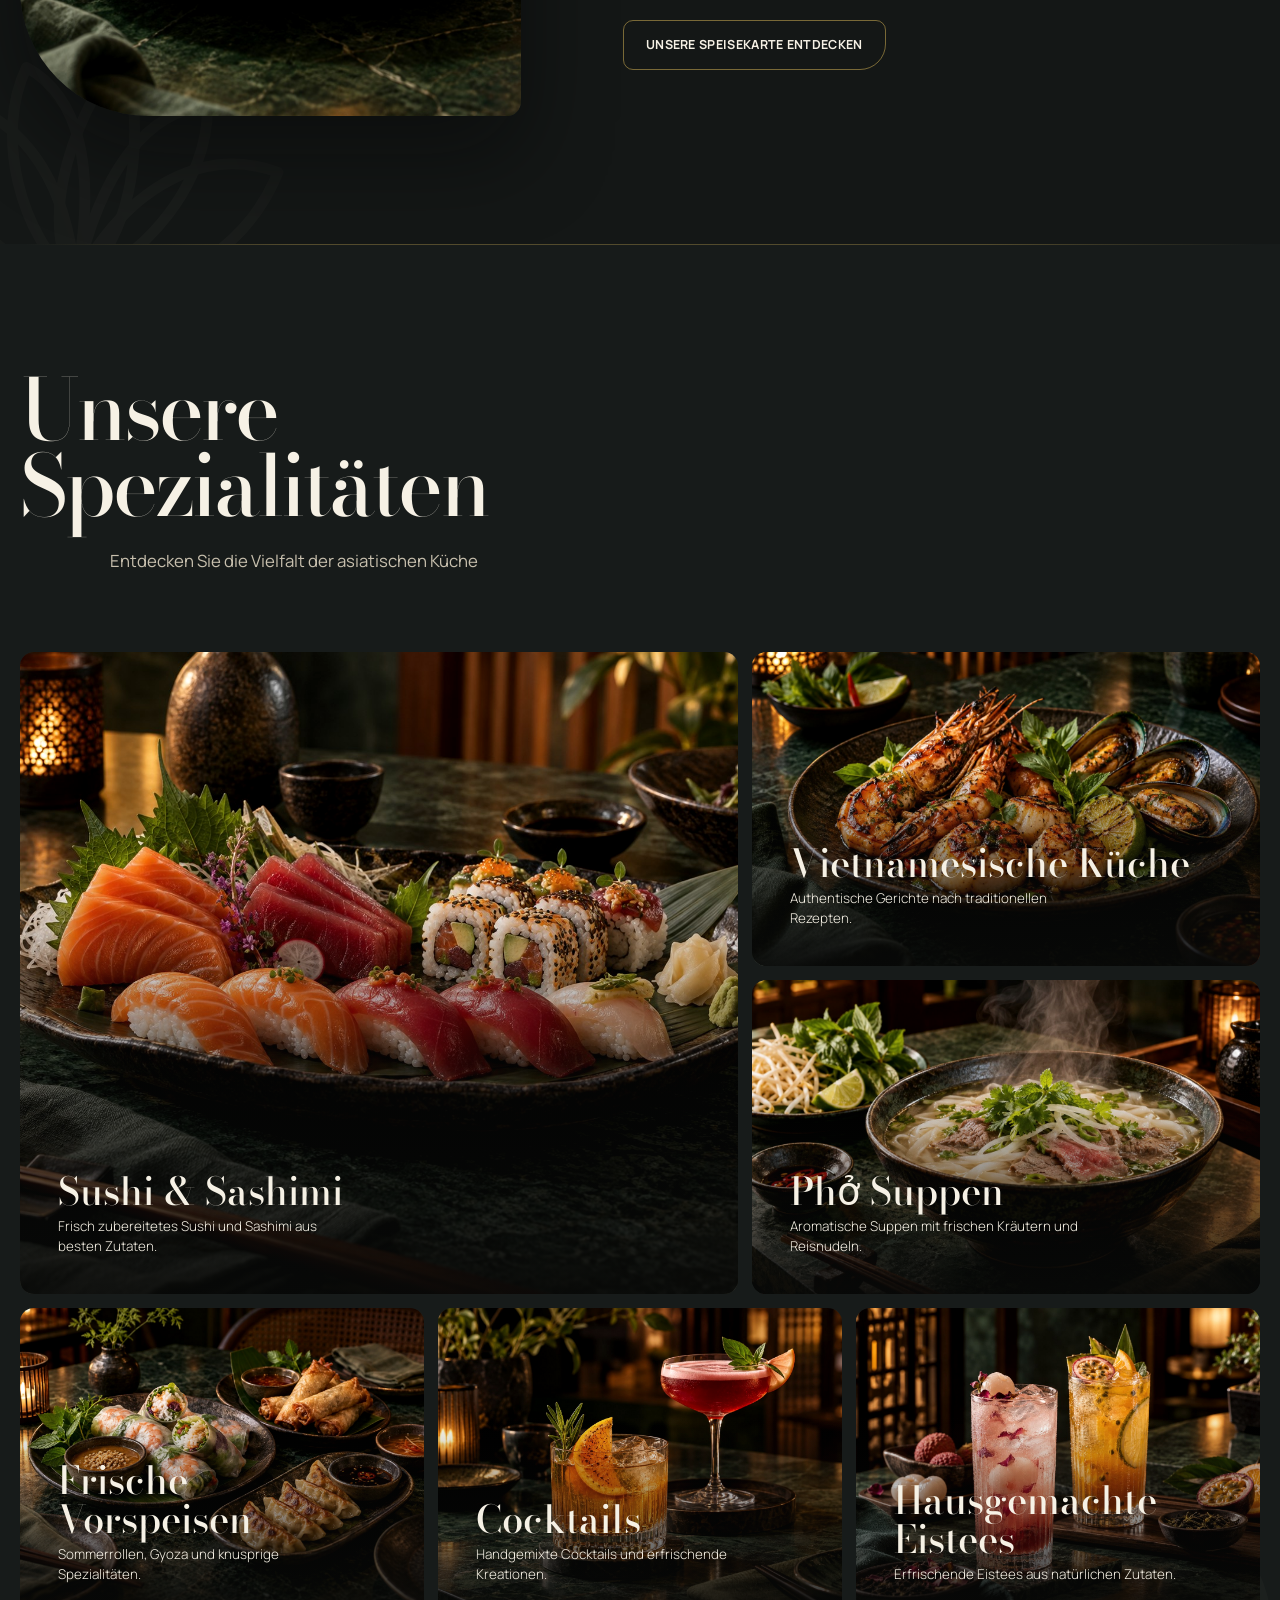
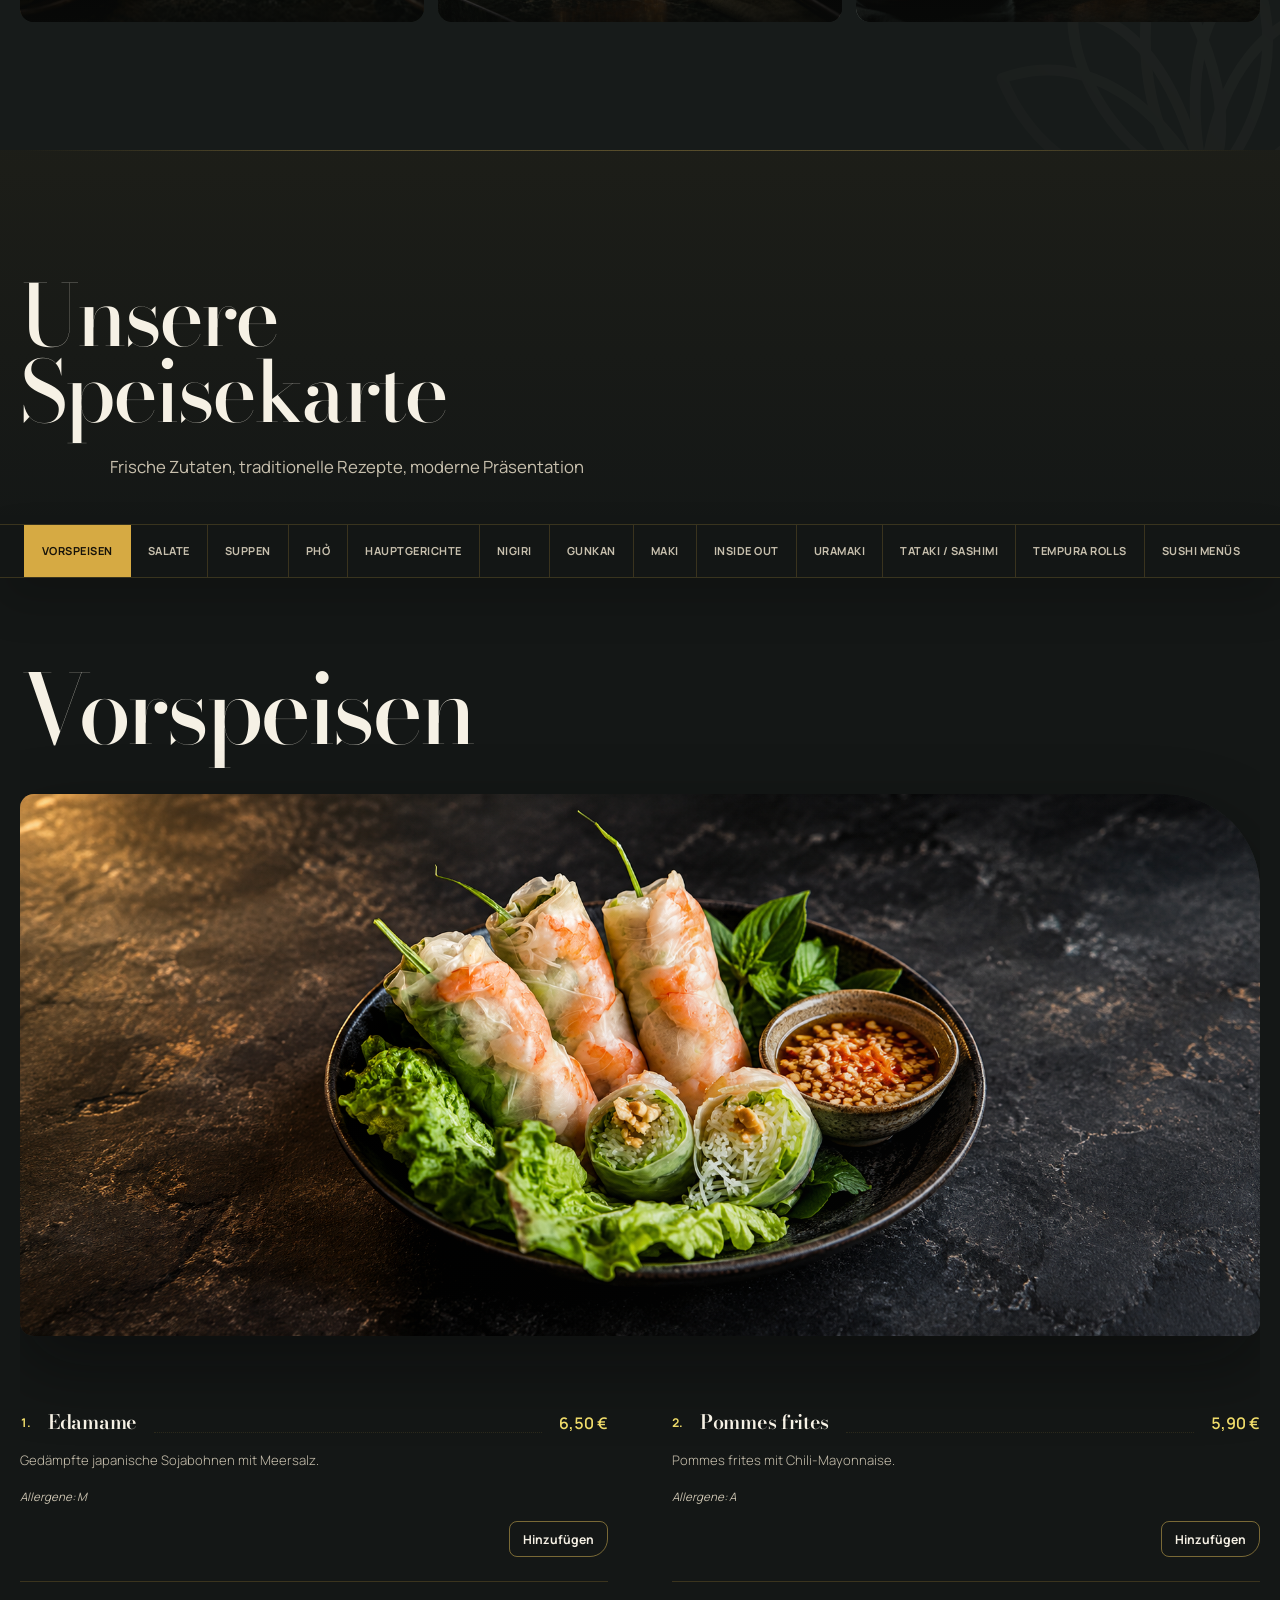
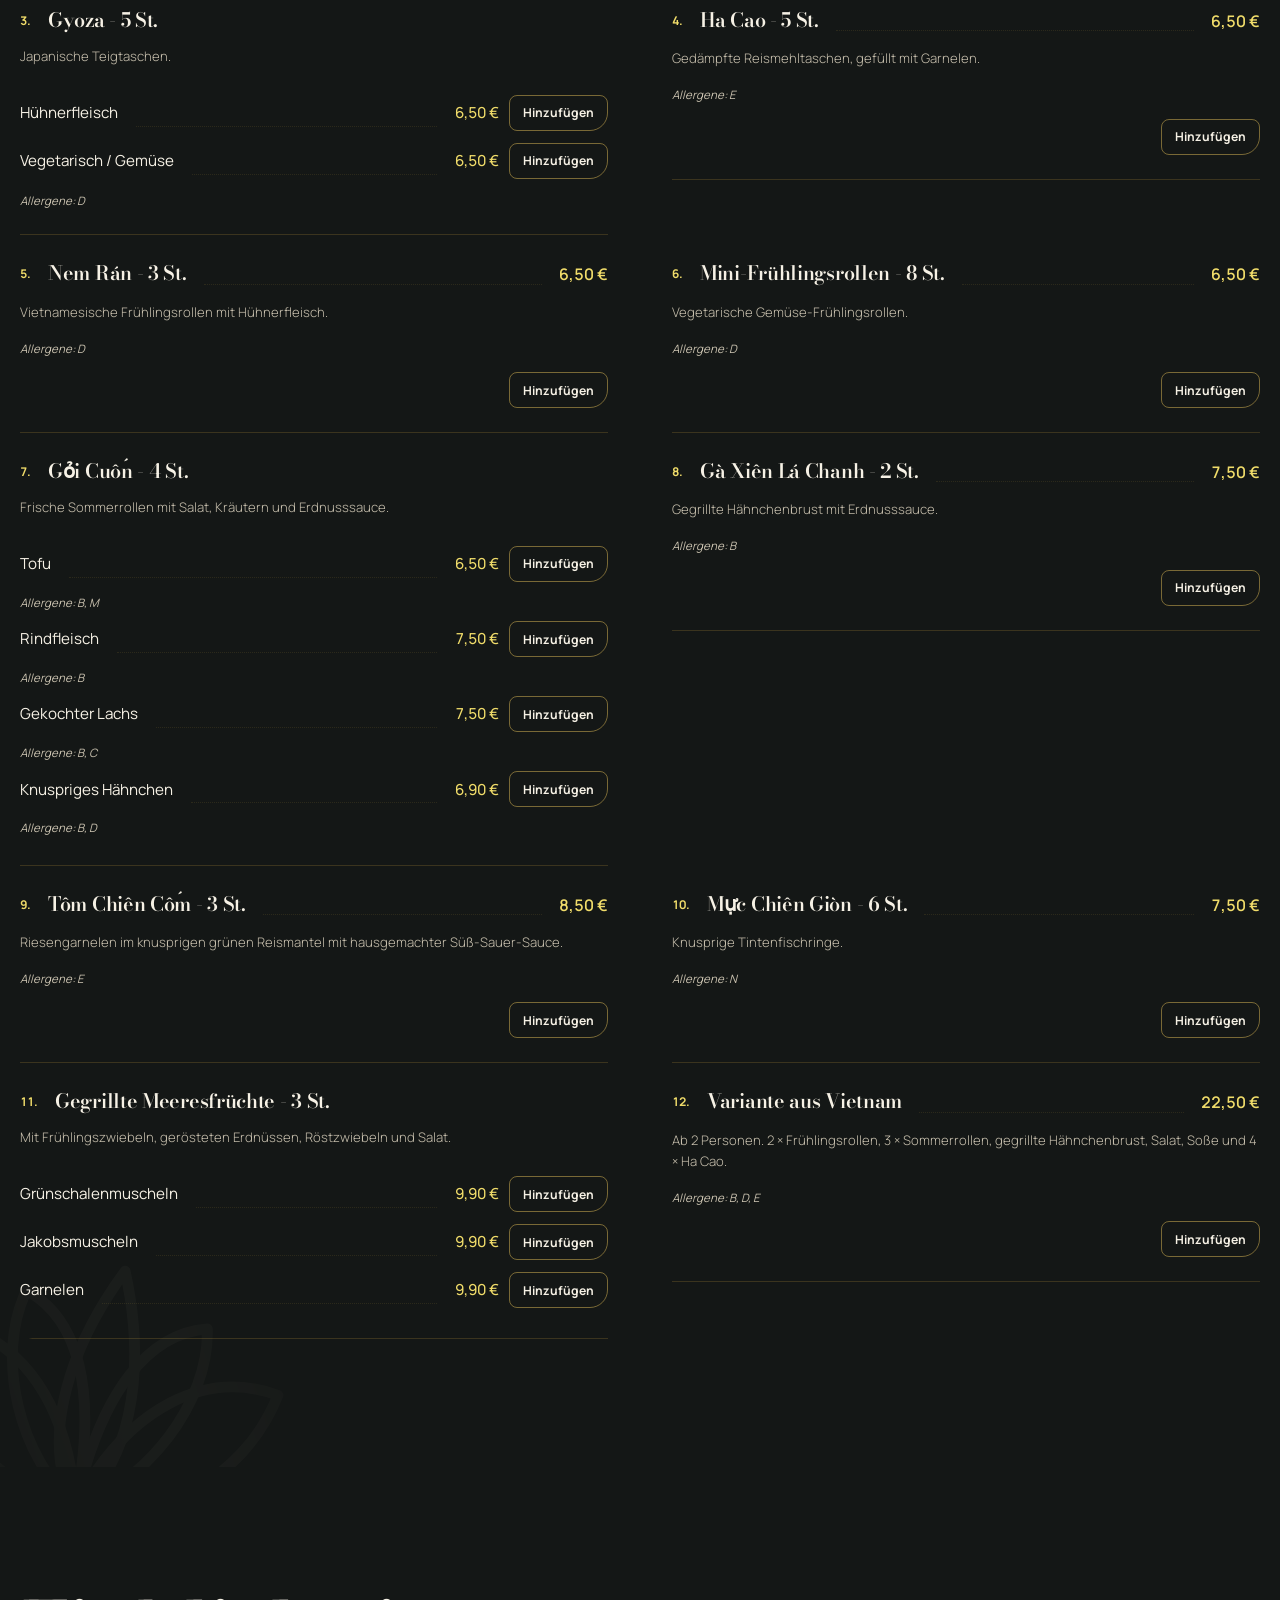
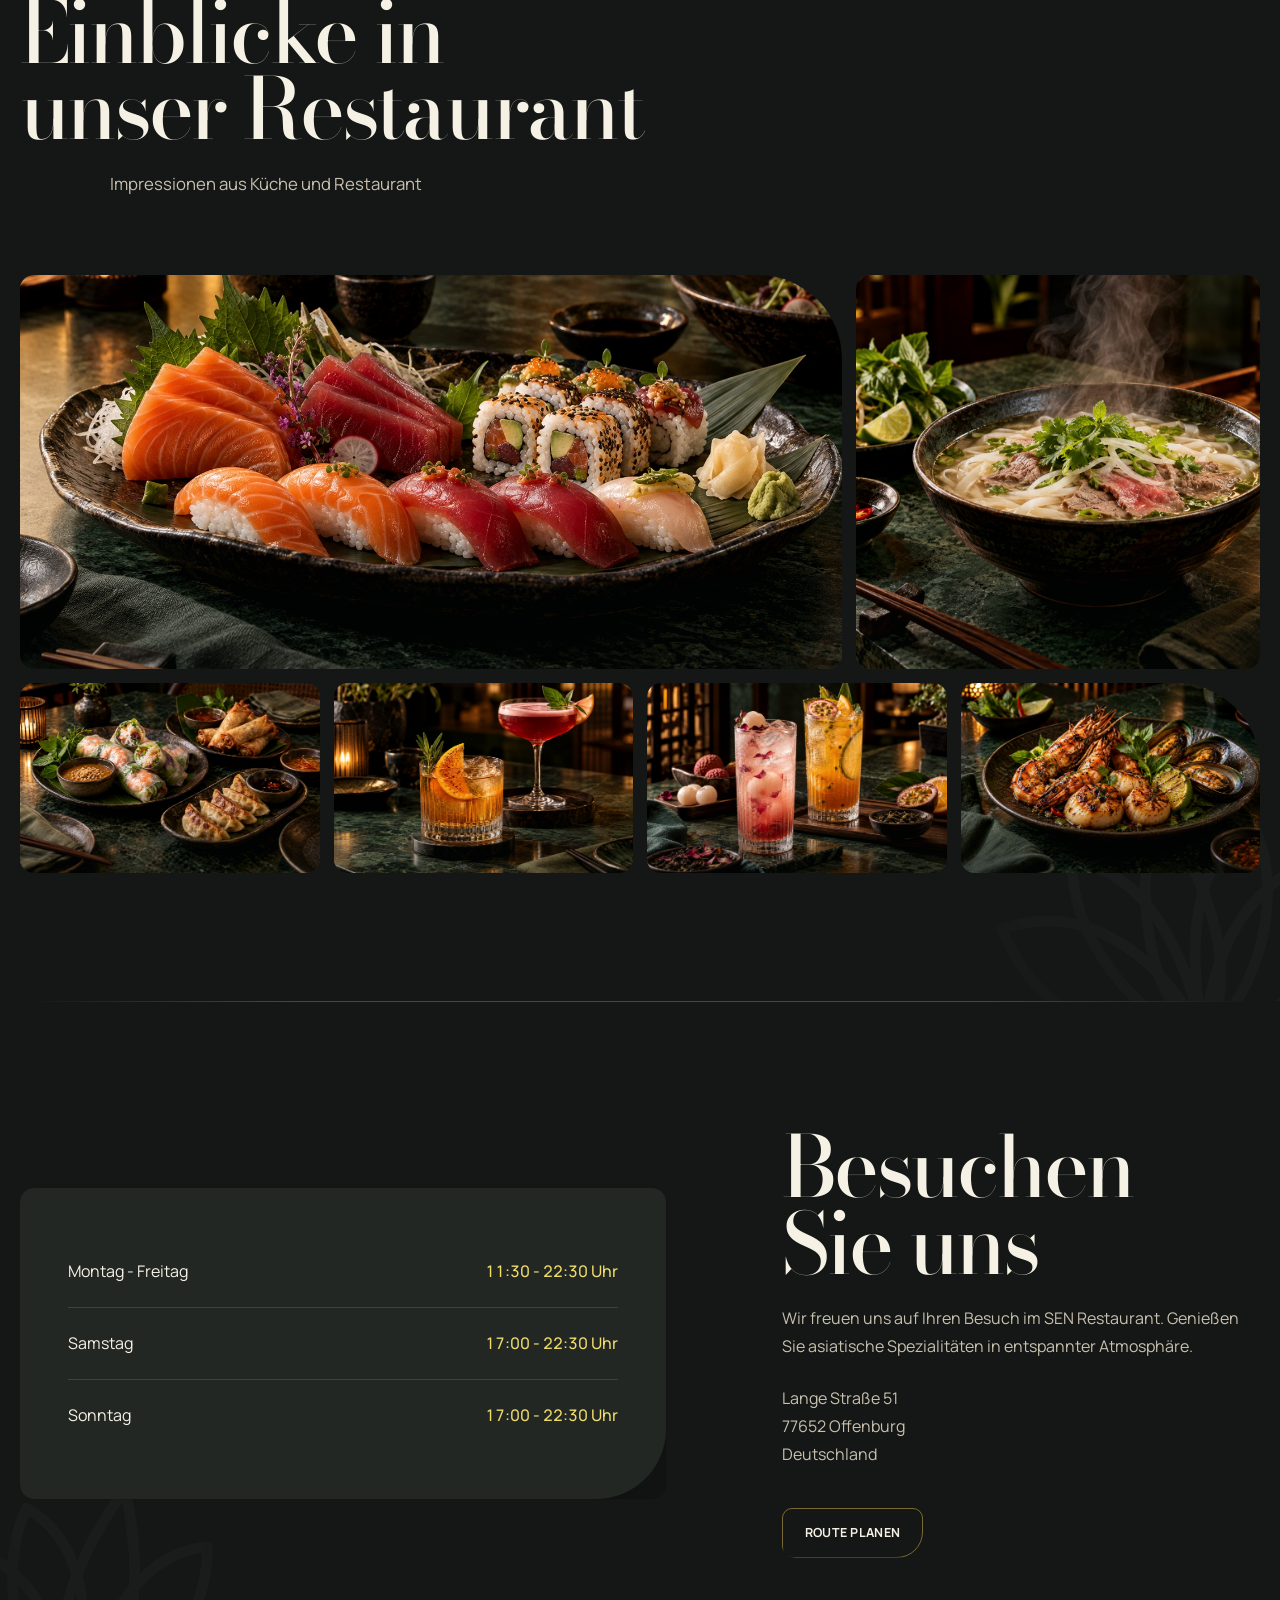
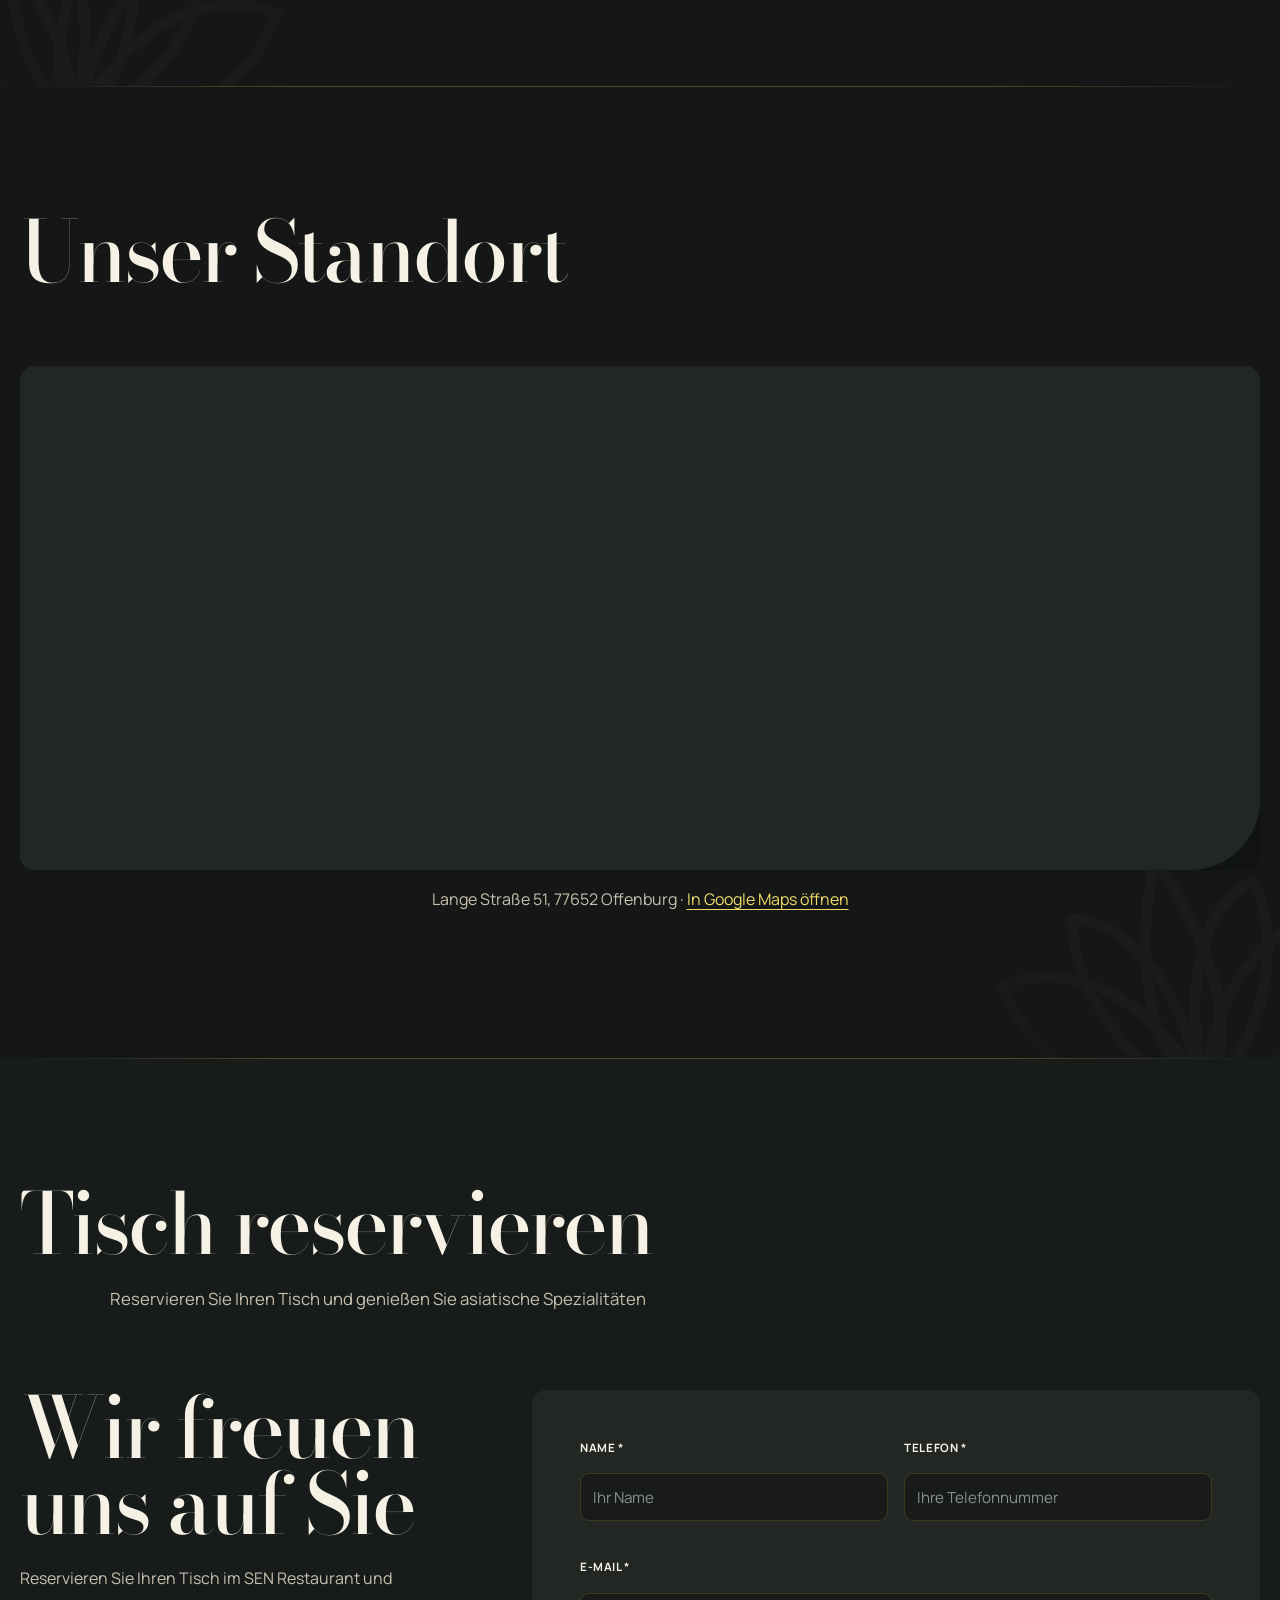
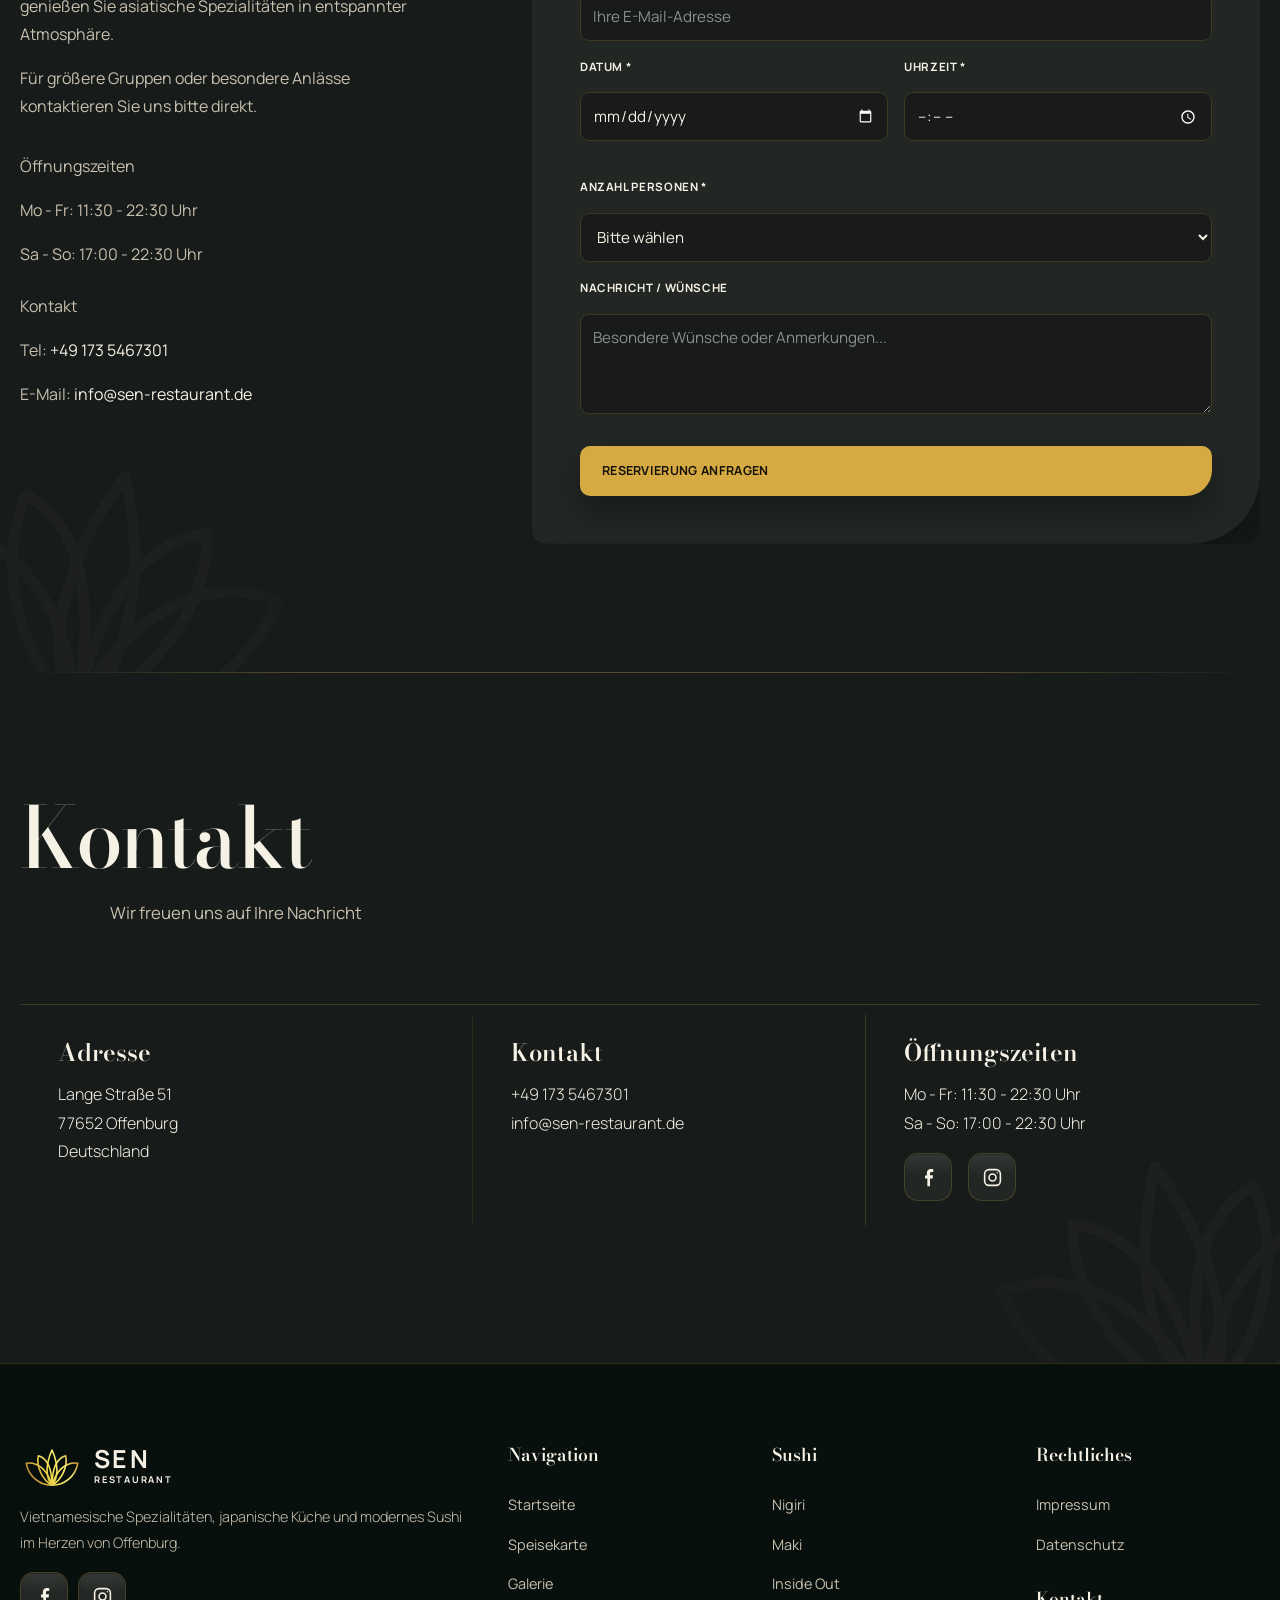
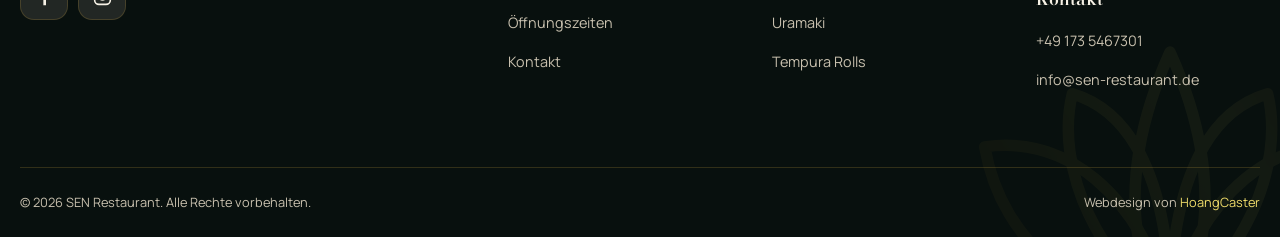
==== commit 6f4b45c7: "upload" ====
--- a/index.html
+++ b/index.html
@@ -8,7 +8,7 @@
   <meta name="keywords" content="SEN Restaurant, Offenburg, Sushi, vietnamesisch, asiatisch, Pho, Cocktails, japanisch">
   <meta name="author" content="SEN Restaurant">
   <meta name="robots" content="index, follow">
-  <meta name="theme-color" content="#0c1412">
+  <meta name="theme-color" content="#141716">
   <meta property="og:title" content="SEN Restaurant Offenburg | Sushi & Vietnamesische Küche">
   <meta property="og:description" content="Vietnamesische Spezialitäten, Sushi, Pho und Cocktails im Herzen von Offenburg.">
   <meta property="og:type" content="restaurant">
@@ -16,8 +16,9 @@
   <link rel="preconnect" href="https://fonts.gstatic.com" crossorigin>
   <link href="https://fonts.googleapis.com/css2?family=Bodoni+Moda:wght@500;600;700&family=Manrope:wght@400;500;600;700&display=swap" rel="stylesheet">
   <link rel="preload" as="image" href="assets/images/sen-hero.jpg" fetchpriority="high">
-  <link rel="icon" type="image/png" sizes="32x32" href="assets/brand/favicon-32.png">
-  <link rel="apple-touch-icon" sizes="192x192" href="assets/brand/favicon-192.png">
+  <link rel="icon" type="image/svg+xml" href="assets/brand/sen-lotus-mark.svg">
+  <link rel="icon" type="image/png" sizes="32x32" href="assets/brand/favicon-sen-32.png">
+  <link rel="apple-touch-icon" sizes="192x192" href="assets/brand/favicon-sen-192.png">
   <link rel="stylesheet" href="css/style.css">
   <link rel="stylesheet" href="css/redesign.css">
   <link rel="stylesheet" href="css/premium.css">
@@ -30,7 +31,7 @@
   <header class="header" id="header">
     <div class="header-container">
       <a href="#home" class="logo" aria-label="SEN Restaurant - Startseite">
-        <img class="logo-mark" src="assets/brand/sen-logo-mark.png" alt="" width="44" height="44">
+        <img class="logo-mark" src="assets/brand/sen-lotus-mark.svg" alt="" width="320" height="220">
         <span class="logo-copy"><strong>SEN</strong><small>Restaurant</small></span>
       </a>
       <nav class="nav">
@@ -78,7 +79,7 @@
     <!-- 2. HERO SECTION -->
     <section class="hero" id="home">
       <div class="hero-lotus-mark" aria-hidden="true">
-        <img src="assets/brand/sen-logo-mark.png" alt="" width="256" height="256">
+        <img src="assets/brand/sen-lotus-mark.svg" alt="" width="320" height="220">
       </div>
       <div class="hero-shell container">
         <div class="hero-content">
@@ -209,6 +210,7 @@
             <button class="menu-tab" data-category="salate">Salate</button>
             <button class="menu-tab" data-category="suppen">Suppen</button>
             <button class="menu-tab" data-category="pho">Phở</button>
+            <button class="menu-tab" data-category="hauptgerichte">Hauptgerichte</button>
             <button class="menu-tab" data-category="nigiri">Nigiri</button>
             <button class="menu-tab" data-category="gunkan">Gunkan</button>
             <button class="menu-tab" data-category="maki">Maki</button>
@@ -222,6 +224,10 @@
             <button class="menu-tab" data-category="alkoholfrei">Alkoholfreie Cocktails</button>
             <button class="menu-tab" data-category="eistees">Hausgemachte Eistees</button>
             <button class="menu-tab" data-category="bier">Bier</button>
+            <button class="menu-tab" data-category="alkoholfreie-getraenke">Alkoholfreie Getränke</button>
+            <button class="menu-tab" data-category="softdrinks">Softdrinks</button>
+            <button class="menu-tab" data-category="warme-getraenke">Warme Getränke</button>
+            <button class="menu-tab" data-category="schaumwein">Schaumwein</button>
           </div>
         </div>
 
@@ -586,6 +592,140 @@
             </div>
           </div>
 
+          <!-- HAUPTGERICHTE -->
+          <div class="menu-category" id="hauptgerichte">
+            <h3 class="menu-category-title">Hauptgerichte</h3>
+            <div class="menu-grid">
+              <div class="menu-item">
+                <div class="menu-item-header">
+                  <span class="menu-item-number">20.</span>
+                  <span class="menu-item-name">Bún Nam Bộ – Reisnudelgerichte</span>
+                </div>
+                <p class="menu-item-desc">Warme Reisnudeln mit eingelegtem Gemüse, Salat, Gurken, Sojasprossen, asiatischen Kräutern, Röstzwiebeln, Erdnüssen und Sesam. Dazu Fischsoße.</p>
+                <div class="menu-item-variants">
+                  <div class="menu-variant"><span class="menu-variant-name">Tofu</span><span class="menu-variant-dots"></span><span class="menu-variant-price">15,90 €</span></div>
+                  <div class="menu-variant"><span class="menu-variant-name">Rindfleisch</span><span class="menu-variant-dots"></span><span class="menu-variant-price">17,90 €</span></div>
+                  <div class="menu-variant"><span class="menu-variant-name">Vietnamesische Frühlingsrollen</span><span class="menu-variant-dots"></span><span class="menu-variant-price">17,90 €</span></div>
+                  <div class="menu-variant"><span class="menu-variant-name">Knusprige Ente</span><span class="menu-variant-dots"></span><span class="menu-variant-price">19,90 €</span></div>
+                  <div class="menu-variant"><span class="menu-variant-name">Gebratener Lachs</span><span class="menu-variant-dots"></span><span class="menu-variant-price">19,90 €</span></div>
+                  <div class="menu-variant"><span class="menu-variant-name">Knuspriges Hähnchen</span><span class="menu-variant-dots"></span><span class="menu-variant-price">19,90 €</span></div>
+                </div>
+              </div>
+
+              <div class="menu-item">
+                <div class="menu-item-header">
+                  <span class="menu-item-number">21.</span>
+                  <span class="menu-item-name">Rotes Curry</span>
+                </div>
+                <p class="menu-item-desc">Scharf, mit Saisongemüse, Kokosmilch-Soße und Jasminreis.</p>
+                <div class="menu-item-variants">
+                  <div class="menu-variant"><span class="menu-variant-name">Tofu</span><span class="menu-variant-dots"></span><span class="menu-variant-price">14,90 €</span></div>
+                  <div class="menu-variant"><span class="menu-variant-name">Rindfleisch</span><span class="menu-variant-dots"></span><span class="menu-variant-price">17,90 €</span></div>
+                  <div class="menu-variant"><span class="menu-variant-name">Ente</span><span class="menu-variant-dots"></span><span class="menu-variant-price">19,90 €</span></div>
+                  <div class="menu-variant"><span class="menu-variant-name">Knuspriges Hähnchen</span><span class="menu-variant-dots"></span><span class="menu-variant-price">17,90 €</span></div>
+                  <div class="menu-variant"><span class="menu-variant-name">Garnelen</span><span class="menu-variant-dots"></span><span class="menu-variant-price">19,90 €</span></div>
+                  <div class="menu-variant"><span class="menu-variant-name">Knusprige Tilapia</span><span class="menu-variant-dots"></span><span class="menu-variant-price">19,90 €</span></div>
+                </div>
+              </div>
+
+              <div class="menu-item">
+                <div class="menu-item-header">
+                  <span class="menu-item-number">22.</span>
+                  <span class="menu-item-name">Mango-Soße</span>
+                </div>
+                <p class="menu-item-desc">Mango-Creme, verfeinert mit Kokosmilch, Reis und Saisongemüse.</p>
+                <div class="menu-item-variants">
+                  <div class="menu-variant"><span class="menu-variant-name">Tofu</span><span class="menu-variant-dots"></span><span class="menu-variant-price">14,90 €</span></div>
+                  <div class="menu-variant"><span class="menu-variant-name">Rindfleisch</span><span class="menu-variant-dots"></span><span class="menu-variant-price">17,90 €</span></div>
+                  <div class="menu-variant"><span class="menu-variant-name">Ente</span><span class="menu-variant-dots"></span><span class="menu-variant-price">19,90 €</span></div>
+                  <div class="menu-variant"><span class="menu-variant-name">Knuspriges Hähnchen</span><span class="menu-variant-dots"></span><span class="menu-variant-price">17,90 €</span></div>
+                  <div class="menu-variant"><span class="menu-variant-name">Garnelen</span><span class="menu-variant-dots"></span><span class="menu-variant-price">19,90 €</span></div>
+                  <div class="menu-variant"><span class="menu-variant-name">Knusprige Tilapia</span><span class="menu-variant-dots"></span><span class="menu-variant-price">19,90 €</span></div>
+                </div>
+              </div>
+
+              <div class="menu-item">
+                <div class="menu-item-header">
+                  <span class="menu-item-number">23.</span>
+                  <span class="menu-item-name">Erdnusssoße</span>
+                </div>
+                <p class="menu-item-desc">Erdnuss-Creme, verfeinert mit Kokosmilch, Saisongemüse, Reis und Salat-Mix.</p>
+                <div class="menu-item-variants">
+                  <div class="menu-variant"><span class="menu-variant-name">Tofu</span><span class="menu-variant-dots"></span><span class="menu-variant-price">14,90 €</span></div>
+                  <div class="menu-variant"><span class="menu-variant-name">Rindfleisch</span><span class="menu-variant-dots"></span><span class="menu-variant-price">17,90 €</span></div>
+                  <div class="menu-variant"><span class="menu-variant-name">Ente</span><span class="menu-variant-dots"></span><span class="menu-variant-price">19,90 €</span></div>
+                  <div class="menu-variant"><span class="menu-variant-name">Knuspriges Hähnchen</span><span class="menu-variant-dots"></span><span class="menu-variant-price">17,90 €</span></div>
+                  <div class="menu-variant"><span class="menu-variant-name">Garnelen</span><span class="menu-variant-dots"></span><span class="menu-variant-price">19,90 €</span></div>
+                  <div class="menu-variant"><span class="menu-variant-name">Knusprige Tilapia</span><span class="menu-variant-dots"></span><span class="menu-variant-price">19,90 €</span></div>
+                </div>
+              </div>
+
+              <div class="menu-item">
+                <div class="menu-item-header">
+                  <span class="menu-item-number">24.</span>
+                  <span class="menu-item-name">Süß-Sauer-Soße</span>
+                </div>
+                <p class="menu-item-desc">Saisongemüse, Tomaten, Ananas und Zuckerschoten, dazu Jasminreis.</p>
+                <div class="menu-item-variants">
+                  <div class="menu-variant"><span class="menu-variant-name">Tofu</span><span class="menu-variant-dots"></span><span class="menu-variant-price">14,90 €</span></div>
+                  <div class="menu-variant"><span class="menu-variant-name">Rindfleisch</span><span class="menu-variant-dots"></span><span class="menu-variant-price">17,90 €</span></div>
+                  <div class="menu-variant"><span class="menu-variant-name">Ente</span><span class="menu-variant-dots"></span><span class="menu-variant-price">19,90 €</span></div>
+                  <div class="menu-variant"><span class="menu-variant-name">Knuspriges Hähnchen</span><span class="menu-variant-dots"></span><span class="menu-variant-price">17,90 €</span></div>
+                  <div class="menu-variant"><span class="menu-variant-name">Garnelen</span><span class="menu-variant-dots"></span><span class="menu-variant-price">19,90 €</span></div>
+                  <div class="menu-variant"><span class="menu-variant-name">Knusprige Tilapia</span><span class="menu-variant-dots"></span><span class="menu-variant-price">19,90 €</span></div>
+                </div>
+              </div>
+
+              <div class="menu-item">
+                <div class="menu-item-header">
+                  <span class="menu-item-number">25.</span>
+                  <span class="menu-item-name">Gebratene Udon-Nudeln</span>
+                </div>
+                <p class="menu-item-desc">Gebratene Udon-Nudeln, frisches Gemüse und Sesam, dazu Teriyaki-Soße.</p>
+                <div class="menu-item-variants">
+                  <div class="menu-variant"><span class="menu-variant-name">Tofu</span><span class="menu-variant-dots"></span><span class="menu-variant-price">14,90 €</span></div>
+                  <div class="menu-variant"><span class="menu-variant-name">Rindfleisch</span><span class="menu-variant-dots"></span><span class="menu-variant-price">17,90 €</span></div>
+                  <div class="menu-variant"><span class="menu-variant-name">Ente</span><span class="menu-variant-dots"></span><span class="menu-variant-price">19,90 €</span></div>
+                  <div class="menu-variant"><span class="menu-variant-name">Knuspriges Hähnchen</span><span class="menu-variant-dots"></span><span class="menu-variant-price">17,90 €</span></div>
+                  <div class="menu-variant"><span class="menu-variant-name">Garnelen</span><span class="menu-variant-dots"></span><span class="menu-variant-price">19,90 €</span></div>
+                  <div class="menu-variant"><span class="menu-variant-name">Knusprige Tilapia</span><span class="menu-variant-dots"></span><span class="menu-variant-price">19,90 €</span></div>
+                </div>
+              </div>
+
+              <div class="menu-item">
+                <div class="menu-item-header">
+                  <span class="menu-item-number">26.</span>
+                  <span class="menu-item-name">Gebratenes Gemüse</span>
+                </div>
+                <p class="menu-item-desc">Gebratenes Gemüse mit Austernsoße und Jasminreis.</p>
+                <div class="menu-item-variants">
+                  <div class="menu-variant"><span class="menu-variant-name">Tofu</span><span class="menu-variant-dots"></span><span class="menu-variant-price">14,90 €</span></div>
+                  <div class="menu-variant"><span class="menu-variant-name">Rindfleisch</span><span class="menu-variant-dots"></span><span class="menu-variant-price">17,90 €</span></div>
+                  <div class="menu-variant"><span class="menu-variant-name">Ente</span><span class="menu-variant-dots"></span><span class="menu-variant-price">19,90 €</span></div>
+                  <div class="menu-variant"><span class="menu-variant-name">Knuspriges Hähnchen</span><span class="menu-variant-dots"></span><span class="menu-variant-price">17,90 €</span></div>
+                  <div class="menu-variant"><span class="menu-variant-name">Garnelen</span><span class="menu-variant-dots"></span><span class="menu-variant-price">19,90 €</span></div>
+                  <div class="menu-variant"><span class="menu-variant-name">Knusprige Tilapia</span><span class="menu-variant-dots"></span><span class="menu-variant-price">19,90 €</span></div>
+                  <div class="menu-variant"><span class="menu-variant-name">Hühnerfleisch</span><span class="menu-variant-dots"></span><span class="menu-variant-price">15,90 €</span></div>
+                </div>
+              </div>
+
+              <div class="menu-item">
+                <div class="menu-item-header">
+                  <span class="menu-item-number">27.</span>
+                  <span class="menu-item-name">Grillgerichte</span>
+                </div>
+                <p class="menu-item-desc">Serviert mit gebratenem Gemüse, BBQ-Soße und spezieller Grillsoße, dazu Reis.</p>
+                <div class="menu-item-variants">
+                  <div class="menu-variant"><span class="menu-variant-name">Lachsfilet, ca. 300 g</span><span class="menu-variant-dots"></span><span class="menu-variant-price">23,90 €</span></div>
+                  <div class="menu-variant"><span class="menu-variant-name">Entenbrustfilet, ca. 300 g</span><span class="menu-variant-dots"></span><span class="menu-variant-price">24,90 €</span></div>
+                  <div class="menu-variant"><span class="menu-variant-name">Garnelen, 6 St.</span><span class="menu-variant-dots"></span><span class="menu-variant-price">23,90 €</span></div>
+                  <div class="menu-variant"><span class="menu-variant-name">Thunfisch</span><span class="menu-variant-dots"></span><span class="menu-variant-price">24,90 €</span></div>
+                  <div class="menu-variant"><span class="menu-variant-name">Meeresfrüchte-Mix, 450 g</span><span class="menu-variant-dots"></span><span class="menu-variant-price">29,90 €</span></div>
+                </div>
+              </div>
+            </div>
+          </div>
+
           <!-- NIGIRI -->
           <div class="menu-category" id="nigiri">
             <h3 class="menu-category-title">Nigiri</h3>
@@ -749,14 +889,14 @@
               <div class="menu-item">
                 <div class="menu-item-header">
                   <span class="menu-item-number">I1</span>
-                  <span class="menu-item-name">Sake 2.0</span>
+                  <span class="menu-item-name">Sake I.O</span>
                 </div>
                 <p class="menu-item-desc">Lachs, Avocado, Cream-Cheese</p>
               </div>
               <div class="menu-item">
                 <div class="menu-item-header">
                   <span class="menu-item-number">I2</span>
-                  <span class="menu-item-name">Tuna 2.0</span>
+                  <span class="menu-item-name">Tuna I.O</span>
                 </div>
                 <p class="menu-item-desc">Gekochter Thunfisch, Avocado, Gurke</p>
               </div>
@@ -770,14 +910,14 @@
               <div class="menu-item">
                 <div class="menu-item-header">
                   <span class="menu-item-number">I4</span>
-                  <span class="menu-item-name">Avocado 1.0</span>
+                  <span class="menu-item-name">Avocado I.O</span>
                 </div>
                 <p class="menu-item-desc">Avocado, Cream-Cheese, Rucola, Gurke</p>
               </div>
               <div class="menu-item">
                 <div class="menu-item-header">
                   <span class="menu-item-number">I5</span>
-                  <span class="menu-item-name">California 1.0</span>
+                  <span class="menu-item-name">California I.O</span>
                 </div>
                 <p class="menu-item-desc">Surimi, Avocado, Cream-Cheese</p>
               </div>
@@ -1120,6 +1260,7 @@
             <div class="menu-grid">
               <div class="menu-item">
                 <div class="menu-item-header">
+                  <span class="menu-item-number">230.</span>
                   <span class="menu-item-name">Bitburger Pilsner 0,3 L</span>
                   <span class="menu-item-dots"></span>
                   <span class="menu-item-price">4,90 €</span>
@@ -1127,6 +1268,7 @@
               </div>
               <div class="menu-item">
                 <div class="menu-item-header">
+                  <span class="menu-item-number">231.</span>
                   <span class="menu-item-name">Bitburger Pilsner 0,4 L</span>
                   <span class="menu-item-dots"></span>
                   <span class="menu-item-price">5,90 €</span>
@@ -1134,6 +1276,7 @@
               </div>
               <div class="menu-item">
                 <div class="menu-item-header">
+                  <span class="menu-item-number">232.</span>
                   <span class="menu-item-name">Bitburger Radler 0,3 L</span>
                   <span class="menu-item-dots"></span>
                   <span class="menu-item-price">4,90 €</span>
@@ -1141,6 +1284,7 @@
               </div>
               <div class="menu-item">
                 <div class="menu-item-header">
+                  <span class="menu-item-number">233.</span>
                   <span class="menu-item-name">Bitburger Radler 0,4 L</span>
                   <span class="menu-item-dots"></span>
                   <span class="menu-item-price">5,90 €</span>
@@ -1148,6 +1292,7 @@
               </div>
               <div class="menu-item">
                 <div class="menu-item-header">
+                  <span class="menu-item-number">234.</span>
                   <span class="menu-item-name">HB München Hefeweizen Hell 0,5 L</span>
                   <span class="menu-item-dots"></span>
                   <span class="menu-item-price">6,50 €</span>
@@ -1155,6 +1300,7 @@
               </div>
               <div class="menu-item">
                 <div class="menu-item-header">
+                  <span class="menu-item-number">235.</span>
                   <span class="menu-item-name">HB München Kristall 0,5 L</span>
                   <span class="menu-item-dots"></span>
                   <span class="menu-item-price">6,50 €</span>
@@ -1162,6 +1308,7 @@
               </div>
               <div class="menu-item">
                 <div class="menu-item-header">
+                  <span class="menu-item-number">236.</span>
                   <span class="menu-item-name">HB München Hefeweizen Alkoholfrei 0,5 L</span>
                   <span class="menu-item-dots"></span>
                   <span class="menu-item-price">6,50 €</span>
@@ -1169,6 +1316,7 @@
               </div>
               <div class="menu-item">
                 <div class="menu-item-header">
+                  <span class="menu-item-number">237.</span>
                   <span class="menu-item-name">Krombacher Pilsner Alkoholfrei 0,33 L</span>
                   <span class="menu-item-dots"></span>
                   <span class="menu-item-price">4,90 €</span>
@@ -1176,6 +1324,7 @@
               </div>
               <div class="menu-item">
                 <div class="menu-item-header">
+                  <span class="menu-item-number">238.</span>
                   <span class="menu-item-name">Saigon Bier 0,33 L</span>
                   <span class="menu-item-dots"></span>
                   <span class="menu-item-price">5,90 €</span>
@@ -1183,10 +1332,116 @@
               </div>
               <div class="menu-item">
                 <div class="menu-item-header">
+                  <span class="menu-item-number">239.</span>
                   <span class="menu-item-name">Singha Bier 0,33 L</span>
                   <span class="menu-item-dots"></span>
                   <span class="menu-item-price">5,90 €</span>
                 </div>
+              </div>
+            </div>
+          </div>
+
+          <!-- ALKOHOLFREIE GETRÄNKE -->
+          <div class="menu-category" id="alkoholfreie-getraenke">
+            <h3 class="menu-category-title">Alkoholfreie Getränke</h3>
+            <div class="menu-grid">
+              <div class="menu-item">
+                <div class="menu-item-header">
+                  <span class="menu-item-number">241.</span>
+                  <span class="menu-item-name">Säfte</span>
+                </div>
+                <p class="menu-item-desc">Apfel, Orange, Johannisbeere, Maracuja, Lychee, Mango oder Guave.</p>
+                <div class="menu-item-variants">
+                  <div class="menu-variant"><span class="menu-variant-name">0,2 L</span><span class="menu-variant-dots"></span><span class="menu-variant-price">3,50 €</span></div>
+                  <div class="menu-variant"><span class="menu-variant-name">0,4 L</span><span class="menu-variant-dots"></span><span class="menu-variant-price">5,50 €</span></div>
+                </div>
+              </div>
+              <div class="menu-item">
+                <div class="menu-item-header">
+                  <span class="menu-item-number">242.</span>
+                  <span class="menu-item-name">Schorlen</span>
+                </div>
+                <p class="menu-item-desc">Apfel, Orange, Johannisbeere, Maracuja, Lychee, Mango oder Guave.</p>
+                <div class="menu-item-variants">
+                  <div class="menu-variant"><span class="menu-variant-name">0,2 L</span><span class="menu-variant-dots"></span><span class="menu-variant-price">3,70 €</span></div>
+                  <div class="menu-variant"><span class="menu-variant-name">0,4 L</span><span class="menu-variant-dots"></span><span class="menu-variant-price">5,50 €</span></div>
+                </div>
+              </div>
+              <div class="menu-item">
+                <div class="menu-item-header">
+                  <span class="menu-item-number">244.</span>
+                  <span class="menu-item-name">Tafelwasser mit Kohlensäure</span>
+                </div>
+                <div class="menu-item-variants">
+                  <div class="menu-variant"><span class="menu-variant-name">0,2 L</span><span class="menu-variant-dots"></span><span class="menu-variant-price">2,50 €</span></div>
+                  <div class="menu-variant"><span class="menu-variant-name">0,4 L</span><span class="menu-variant-dots"></span><span class="menu-variant-price">3,90 €</span></div>
+                </div>
+              </div>
+              <div class="menu-item">
+                <div class="menu-item-header">
+                  <span class="menu-item-number">245.</span>
+                  <span class="menu-item-name">Selters Gourmet</span>
+                </div>
+                <p class="menu-item-desc">Classic oder Still.</p>
+                <div class="menu-item-variants">
+                  <div class="menu-variant"><span class="menu-variant-name">0,25 L</span><span class="menu-variant-dots"></span><span class="menu-variant-price">3,00 €</span></div>
+                  <div class="menu-variant"><span class="menu-variant-name">0,5 L</span><span class="menu-variant-dots"></span><span class="menu-variant-price">4,90 €</span></div>
+                </div>
+              </div>
+            </div>
+          </div>
+
+          <!-- SOFTDRINKS -->
+          <div class="menu-category" id="softdrinks">
+            <h3 class="menu-category-title">Softdrinks</h3>
+            <p class="menu-category-desc">Eisvogel Cola, Coca-Cola Zero, Eisvogel Orange, Eisvogel Zitrone, Eistee, Bitter Lemon oder Ginger Ale.</p>
+            <div class="menu-grid">
+              <div class="menu-item">
+                <div class="menu-item-header">
+                  <span class="menu-item-number">246.</span>
+                  <span class="menu-item-name">Softdrinks</span>
+                </div>
+                <div class="menu-item-variants">
+                  <div class="menu-variant"><span class="menu-variant-name">0,2 L</span><span class="menu-variant-dots"></span><span class="menu-variant-price">3,20 €</span></div>
+                  <div class="menu-variant"><span class="menu-variant-name">0,4 L</span><span class="menu-variant-dots"></span><span class="menu-variant-price">4,80 €</span></div>
+                </div>
+              </div>
+            </div>
+          </div>
+
+          <!-- WARME GETRÄNKE -->
+          <div class="menu-category" id="warme-getraenke">
+            <h3 class="menu-category-title">Warme Getränke</h3>
+            <p class="menu-category-desc">Asiatischer Tee pro Kanne, für eine Person.</p>
+            <div class="menu-grid">
+              <div class="menu-item">
+                <div class="menu-item-header"><span class="menu-item-number">281.</span><span class="menu-item-name">Jasmin Tee</span><span class="menu-item-dots"></span><span class="menu-item-price">4,00 €</span></div>
+                <p class="menu-item-desc">Aromatischer Grüntee mit Jasminblüten.</p>
+              </div>
+              <div class="menu-item">
+                <div class="menu-item-header"><span class="menu-item-number">283.</span><span class="menu-item-name">Lotusblütentee</span><span class="menu-item-dots"></span><span class="menu-item-price">4,00 €</span></div>
+                <p class="menu-item-desc">Aromatischer Grüntee mit duftender Lotusblüte.</p>
+              </div>
+              <div class="menu-item">
+                <div class="menu-item-header"><span class="menu-item-number">284.</span><span class="menu-item-name">SEN Tee</span><span class="menu-item-dots"></span><span class="menu-item-price">5,00 €</span></div>
+                <p class="menu-item-desc">Jasmintee, Zitronengras, Orangenscheiben, Minze und ein Schuss Honig.</p>
+              </div>
+            </div>
+          </div>
+
+          <!-- SCHAUMWEIN -->
+          <div class="menu-category" id="schaumwein">
+            <h3 class="menu-category-title">Schaumwein</h3>
+            <div class="menu-grid">
+              <div class="menu-item">
+                <div class="menu-item-header"><span class="menu-item-number">250.</span><span class="menu-item-name">Prosecco, 0,1 L</span><span class="menu-item-dots"></span><span class="menu-item-price">4,90 €</span></div>
+                <p class="menu-item-desc">Pur oder mit Lychee-Saft.</p>
+              </div>
+              <div class="menu-item">
+                <div class="menu-item-header"><span class="menu-item-number">251.</span><span class="menu-item-name">Grauburgunder, 0,1 L</span><span class="menu-item-dots"></span><span class="menu-item-price">4,90 €</span></div>
+              </div>
+              <div class="menu-item">
+                <div class="menu-item-header"><span class="menu-item-number">252.</span><span class="menu-item-name">Sasbacher Spätburgunder, 0,1 L</span><span class="menu-item-dots"></span><span class="menu-item-price">4,90 €</span></div>
               </div>
             </div>
           </div>
@@ -1398,7 +1653,7 @@
         <!-- Brand Column -->
         <div class="footer-col footer-brand">
           <a href="#home" class="logo" aria-label="SEN Restaurant - Startseite">
-            <img class="logo-mark" src="assets/brand/sen-logo-mark.png" alt="" width="52" height="52" loading="lazy">
+            <img class="logo-mark" src="assets/brand/sen-lotus-mark.svg" alt="" width="320" height="220" loading="lazy">
             <span class="logo-copy"><strong>SEN</strong><small>Restaurant</small></span>
           </a>
           <p>Vietnamesische Spezialitäten, japanische Küche und modernes Sushi im Herzen von Offenburg.</p>
--- a/css/redesign.css
+++ b/css/redesign.css
@@ -476,7 +476,7 @@
   z-index: 2;
   width: clamp(58px, 5.5vw, 82px);
   aspect-ratio: 1;
-  background: url('../assets/brand/sen-logo-mark.png') center / contain no-repeat;
+  background: url('../assets/brand/sen-lotus-mark.svg') center / contain no-repeat;
   filter: drop-shadow(0 12px 24px rgba(7, 14, 11, 0.34));
   pointer-events: none;
 }
@@ -851,7 +851,7 @@
   right: clamp(-110px, -5vw, -54px);
   width: clamp(190px, 20vw, 320px);
   aspect-ratio: 1;
-  background: url('../assets/brand/sen-logo-mark.png') center / contain no-repeat;
+  background: url('../assets/brand/sen-lotus-mark.svg') center / contain no-repeat;
   opacity: 0.045;
   pointer-events: none;
 }
--- a/css/premium.css
+++ b/css/premium.css
@@ -94,7 +94,7 @@
   transform: translateX(-50%);
   background:
     linear-gradient(90deg, transparent, var(--sen-line-strong)) left center / calc(50% - 32px) 1px no-repeat,
-    url('../assets/brand/sen-logo-mark.png') center / 28px 28px no-repeat,
+    url('../assets/brand/sen-lotus-mark.svg') center / 36px auto no-repeat,
     linear-gradient(90deg, var(--sen-line-strong), transparent) right center / calc(50% - 32px) 1px no-repeat;
   opacity: 0.48;
   pointer-events: none;
@@ -108,7 +108,7 @@
   bottom: clamp(-170px, -10vw, -86px);
   width: clamp(260px, 29vw, 500px);
   aspect-ratio: 1;
-  background: url('../assets/brand/sen-logo-mark.png') center / contain no-repeat;
+  background: url('../assets/brand/sen-lotus-mark.svg') center / contain no-repeat;
   opacity: 0.025;
   filter: grayscale(1) sepia(0.5);
   transform: rotate(-12deg);
@@ -200,7 +200,7 @@
   content: '';
   position: absolute;
   inset: 10% 18%;
-  background: url('../assets/brand/sen-logo-mark.png') center / contain no-repeat;
+  background: url('../assets/brand/sen-lotus-mark.svg') center / contain no-repeat;
   opacity: 0.05;
   pointer-events: none;
 }
@@ -682,7 +682,7 @@
   bottom: -160px;
   width: 460px;
   aspect-ratio: 1;
-  background: url('../assets/brand/sen-logo-mark.png') center / contain no-repeat;
+  background: url('../assets/brand/sen-lotus-mark.svg') center / contain no-repeat;
   opacity: 0.045;
   pointer-events: none;
 }
--- a/css/editorial.css
+++ b/css/editorial.css
@@ -5,18 +5,18 @@
 
 :root {
   color-scheme: dark;
-  --sen-bg: #07110f;
-  --sen-surface: #0c1a16;
-  --sen-surface-2: #12251f;
-  --sen-surface-3: #173129;
-  --sen-ink: #f4f0e8;
-  --sen-muted: #adbbb4;
-  --sen-line: rgba(229, 160, 180, 0.17);
-  --sen-line-strong: rgba(229, 160, 180, 0.43);
-  --sen-accent: #e5a0b4;
-  --sen-accent-strong: #f0b6c6;
-  --sen-accent-ink: #171012;
-  --sen-shadow: rgba(0, 5, 4, 0.54);
+  --sen-bg: #141716;
+  --sen-surface: #1a1e1c;
+  --sen-surface-2: #222724;
+  --sen-surface-3: #2b312d;
+  --sen-ink: #f6f1e5;
+  --sen-muted: #c8c0ae;
+  --sen-line: rgba(214, 170, 67, 0.2);
+  --sen-line-strong: rgba(232, 194, 91, 0.48);
+  --sen-accent: #d6aa43;
+  --sen-accent-strong: #f0dc6a;
+  --sen-accent-ink: #17130a;
+  --sen-shadow: rgba(4, 5, 4, 0.58);
   --sen-radius: 14px;
   --sen-control-radius: 10px;
   --sen-ease: cubic-bezier(0.16, 1, 0.3, 1);
@@ -28,9 +28,24 @@
 }
 
 body {
-  background:
-    radial-gradient(circle at 8% 12%, rgba(229, 160, 180, 0.055), transparent 25rem),
-    var(--sen-bg);
+  background-color: var(--sen-bg);
+  background-image:
+    linear-gradient(180deg, rgba(20, 23, 22, 0.44), rgba(20, 23, 22, 0.62)),
+    url('../assets/images/menu-background-custom.png');
+  background-position: center, center bottom;
+  background-size: cover, cover;
+  background-repeat: no-repeat;
+  background-attachment: fixed;
+}
+
+@media (min-width: 900px) {
+  body {
+    background-image:
+      linear-gradient(180deg, rgba(20, 23, 22, 0.38), rgba(20, 23, 22, 0.56)),
+      url('../assets/images/menu-background-desktop.png');
+    background-position: center, center bottom;
+    background-size: cover, cover;
+  }
 }
 
 ::selection {
@@ -43,11 +58,11 @@
 }
 
 ::-webkit-scrollbar-track {
-  background: #050c0a;
+  background: #0d0f0e;
 }
 
 ::-webkit-scrollbar-thumb {
-  border: 2px solid #050c0a;
+  border: 2px solid #0d0f0e;
   border-radius: 8px;
   background: var(--sen-accent);
 }
@@ -60,7 +75,7 @@
 .logo-mark,
 .hero-lotus-mark img,
 main > .section::after {
-  filter: sepia(0.2) saturate(0.7) hue-rotate(285deg) brightness(1.2);
+  filter: drop-shadow(0 9px 20px rgba(4, 5, 4, 0.22));
 }
 
 /* Header as a single lacquer rail */
@@ -71,22 +86,41 @@
 
 .header::after {
   opacity: 1;
-  border-bottom: 1px solid rgba(229, 160, 180, 0.12);
-  background: rgba(7, 17, 15, 0.88);
-  box-shadow: 0 18px 48px rgba(0, 5, 4, 0.18);
+  border-bottom: 1px solid rgba(214, 170, 67, 0.16);
+  background: rgba(20, 23, 22, 0.9);
+  box-shadow: 0 18px 48px rgba(4, 5, 4, 0.18);
   backdrop-filter: blur(18px) saturate(125%);
 }
 
 .logo-copy strong {
-  color: var(--sen-accent-strong);
-  font-family: var(--font-heading);
-  font-size: 1.5rem;
-  letter-spacing: 0.16em;
-}
-
-.logo-copy small,
+  color: var(--sen-ink);
+  font-family: var(--font-body);
+  font-size: 1.55rem;
+  font-weight: 700;
+  letter-spacing: 0.1em;
+  line-height: 0.86;
+}
+
+.logo-copy small {
+  margin-top: 6px;
+  color: var(--sen-ink);
+  font-size: 0.58rem;
+  font-weight: 700;
+  letter-spacing: 0.19em;
+}
+
 .nav-link {
   letter-spacing: 0.06em;
+}
+
+.logo-mark {
+  width: 54px;
+  height: auto;
+}
+
+.footer-brand .logo-mark {
+  width: 64px;
+  height: auto;
 }
 
 .nav-link {
@@ -113,14 +147,14 @@
   min-height: 100dvh;
   padding: 76px 0 0;
   background:
-    linear-gradient(110deg, rgba(229, 160, 180, 0.07), transparent 32%),
-    var(--sen-bg) !important;
+    linear-gradient(110deg, rgba(214, 170, 67, 0.08), transparent 32%),
+    rgba(20, 23, 22, 0.24) !important;
 }
 
 .hero::before {
   inset: auto 0 0;
   height: 34%;
-  background: linear-gradient(to top, rgba(5, 12, 10, 0.78), transparent);
+  background: linear-gradient(to top, rgba(9, 10, 9, 0.8), transparent);
 }
 
 .hero-shell {
@@ -167,7 +201,7 @@
 
 .hero-subtitle {
   max-width: 42ch;
-  color: #c3cec8;
+  color: #d3ccbd;
 }
 
 .hero-location {
@@ -180,7 +214,7 @@
   height: min(82dvh, 820px);
   border: 0;
   border-radius: clamp(92px, 12vw, 178px) 14px clamp(92px, 12vw, 178px) 14px;
-  box-shadow: 0 42px 100px rgba(0, 5, 4, 0.58);
+  box-shadow: 0 42px 100px rgba(4, 5, 4, 0.58);
 }
 
 .hero-visual img {
@@ -193,12 +227,12 @@
   bottom: 26px;
   width: 96px;
   border: 0;
-  background-color: rgba(7, 17, 15, 0.72);
+  background-color: rgba(20, 23, 22, 0.74);
   border-radius: 52% 48% 50% 50%;
 }
 
 .hero-visual::after {
-  background: linear-gradient(135deg, rgba(229, 160, 180, 0.13), transparent 34%, rgba(7, 17, 15, 0.3));
+  background: linear-gradient(135deg, rgba(214, 170, 67, 0.15), transparent 34%, rgba(20, 23, 22, 0.32));
 }
 
 .hero-lotus-mark {
@@ -217,12 +251,12 @@
 .btn-primary {
   background: var(--sen-accent);
   color: var(--sen-accent-ink);
-  box-shadow: 0 16px 34px rgba(0, 5, 4, 0.34);
+  box-shadow: 0 16px 34px rgba(4, 5, 4, 0.34);
 }
 
 .btn-primary:hover {
   background: var(--sen-accent-strong);
-  box-shadow: 0 22px 46px rgba(0, 5, 4, 0.48);
+  box-shadow: 0 22px 46px rgba(4, 5, 4, 0.48);
 }
 
 .btn-secondary,
@@ -244,7 +278,7 @@
 #highlights,
 #reservierung,
 #kontakt {
-  background: var(--sen-surface) !important;
+  background: rgba(26, 30, 28, 0.68) !important;
 }
 
 main > .section {
@@ -302,7 +336,7 @@
 .about-image-wrapper {
   border: 0;
   border-radius: 14px clamp(90px, 10vw, 154px) 14px clamp(90px, 10vw, 154px);
-  box-shadow: 0 38px 90px rgba(0, 5, 4, 0.48);
+  box-shadow: 0 38px 90px rgba(4, 5, 4, 0.48);
 }
 
 .about-image-wrapper::before {
@@ -351,7 +385,7 @@
 }
 
 .highlight-card-overlay {
-  background: linear-gradient(180deg, transparent 34%, rgba(3, 10, 8, 0.92));
+  background: linear-gradient(180deg, transparent 34%, rgba(8, 9, 8, 0.92));
 }
 
 .highlight-card-content {
@@ -366,14 +400,14 @@
 
 .highlight-card:hover {
   transform: translateY(-4px);
-  box-shadow: 0 28px 62px rgba(0, 5, 4, 0.42);
-}
-
-/* Menu: compact photographic index, one image for every dish */
+  box-shadow: 0 28px 62px rgba(4, 5, 4, 0.42);
+}
+
+/* Menu: compact photographic index, one representative image per category */
 #speisekarte {
   background:
-    linear-gradient(180deg, rgba(229, 160, 180, 0.035), transparent 24rem),
-    var(--sen-bg) !important;
+    linear-gradient(180deg, rgba(214, 170, 67, 0.045), transparent 24rem),
+    rgba(20, 23, 22, 0.32) !important;
 }
 
 #speisekarte .section-header {
@@ -388,8 +422,8 @@
   border-top: 1px solid var(--sen-line);
   border-bottom: 1px solid var(--sen-line);
   border-radius: 0;
-  background: rgba(7, 17, 15, 0.92);
-  box-shadow: 0 22px 46px rgba(0, 5, 4, 0.2);
+  background: rgba(20, 23, 22, 0.94);
+  box-shadow: 0 22px 46px rgba(4, 5, 4, 0.2);
   backdrop-filter: blur(18px) saturate(125%);
 }
 
@@ -416,7 +450,7 @@
 
 .menu-tab:hover {
   border-color: var(--sen-line);
-  background: rgba(229, 160, 180, 0.07);
+  background: rgba(214, 170, 67, 0.09);
   color: var(--sen-ink);
 }
 
@@ -444,6 +478,41 @@
   margin-bottom: 42px !important;
 }
 
+.menu-category-hero {
+  position: relative;
+  width: 100%;
+  height: auto;
+  aspect-ratio: 16 / 7;
+  margin: 0 0 48px;
+  overflow: hidden;
+  border-radius: 14px 96px 14px 14px;
+  background: var(--sen-surface-2);
+  box-shadow: 0 30px 72px rgba(4, 5, 4, 0.42);
+}
+
+.menu-category-hero::after {
+  position: absolute;
+  inset: 0;
+  content: '';
+  pointer-events: none;
+  background: linear-gradient(135deg, rgba(214, 170, 67, 0.13), transparent 34%, rgba(20, 23, 22, 0.2));
+}
+
+.menu-category-hero picture {
+  display: block;
+  width: 100%;
+  height: 100%;
+}
+
+.menu-category-hero img {
+  display: block;
+  width: 100%;
+  height: 100%;
+  object-fit: cover;
+  object-position: var(--category-image-position, 50% 50%);
+  filter: saturate(0.96) contrast(1.04);
+}
+
 .menu-category-gallery {
   display: none !important;
 }
@@ -459,11 +528,11 @@
 .menu-item.has-dish-image {
   position: relative;
   display: grid;
-  grid-template-columns: 118px minmax(0, 1fr);
-  column-gap: 22px;
+  grid-template-columns: minmax(0, 1fr);
+  column-gap: 0;
   align-items: start;
   min-width: 0;
-  min-height: 166px;
+  min-height: 0;
   padding: 24px 0;
   border-top: 0;
   border-bottom: 1px solid var(--sen-line);
@@ -471,42 +540,8 @@
   transition: background-color 0.3s ease;
 }
 
-.menu-item.has-dish-image > :not(.menu-item-media) {
-  grid-column: 2;
-}
-
 .menu-item:hover {
-  background: rgba(229, 160, 180, 0.035);
-}
-
-.menu-item-media {
-  grid-column: 1;
-  grid-row: 1 / span 12;
-  width: 118px;
-  aspect-ratio: 1;
-  margin: 0;
-  overflow: hidden;
-  border: 0;
-  border-radius: 12px 12px 34px 12px;
-  background: var(--sen-surface-2);
-  box-shadow: 0 18px 38px rgba(0, 5, 4, 0.34);
-}
-
-.menu-item-media::after {
-  background: linear-gradient(145deg, rgba(229, 160, 180, 0.12), transparent 44%, rgba(7, 17, 15, 0.18));
-}
-
-.menu-item-media img {
-  object-fit: cover;
-  object-position: var(--dish-position, 50% 50%);
-  filter: saturate(0.97) contrast(1.025);
-  transform: scale(1.002);
-  transition: transform 0.65s var(--sen-ease), filter 0.38s ease;
-}
-
-.menu-item.has-dish-image:hover .menu-item-media img {
-  transform: scale(1.035);
-  filter: saturate(1.04) contrast(1.025);
+  background: rgba(214, 170, 67, 0.045);
 }
 
 .menu-item-header {
@@ -576,6 +611,12 @@
   color: var(--sen-accent-ink);
 }
 
+.whatsapp-order,
+.whatsapp-order:not(:disabled),
+.whatsapp-order:not(:disabled):hover {
+  box-shadow: 0 14px 32px var(--sen-shadow);
+}
+
 /* Gallery, information and reservation share the same editorial rhythm */
 .gallery-grid {
   gap: 14px;
@@ -606,7 +647,7 @@
   border: 0;
   border-radius: 14px 14px 70px 14px;
   background: var(--sen-surface-2);
-  box-shadow: 0 34px 76px rgba(0, 5, 4, 0.36);
+  box-shadow: 0 34px 76px rgba(4, 5, 4, 0.36);
 }
 
 .hours-card {
@@ -618,7 +659,7 @@
 .form-select {
   border-radius: 9px;
   border-color: var(--sen-line);
-  background: rgba(7, 17, 15, 0.66);
+  background: rgba(20, 23, 22, 0.7);
 }
 
 .contact-grid {
@@ -674,13 +715,10 @@
 
   .menu-item,
   .menu-item.has-dish-image {
-    grid-template-columns: 104px minmax(0, 1fr);
-    column-gap: 18px;
-  }
-
-  .menu-item-media {
-    width: 104px;
-  }
+    grid-template-columns: minmax(0, 1fr);
+    column-gap: 0;
+  }
+
 }
 
 @media (max-width: 900px) {
@@ -730,12 +768,9 @@
 
   .menu-item,
   .menu-item.has-dish-image {
-    grid-template-columns: 118px minmax(0, 1fr);
-  }
-
-  .menu-item-media {
-    width: 118px;
-  }
+    grid-template-columns: minmax(0, 1fr);
+  }
+
 }
 
 @media (max-width: 768px) {
@@ -792,9 +827,15 @@
     font-size: clamp(3.5rem, 16vw, 5rem);
   }
 
+  .menu-category-hero {
+    height: clamp(240px, 54vw, 340px);
+    margin-bottom: 36px;
+    border-radius: 12px 58px 12px 12px;
+  }
+
   .menu-item,
   .menu-item.has-dish-image {
-    min-height: 142px;
+    min-height: 0;
     padding-block: 20px;
   }
 }
@@ -824,19 +865,14 @@
 
   .menu-item,
   .menu-item.has-dish-image {
-    grid-template-columns: 88px minmax(0, 1fr);
-    column-gap: 14px;
-    min-height: 122px;
+    grid-template-columns: minmax(0, 1fr);
+    column-gap: 0;
+    min-height: 0;
     padding-block: 18px;
   }
 
   .menu-item:hover {
     background: transparent;
-  }
-
-  .menu-item-media {
-    width: 88px;
-    border-radius: 10px 10px 26px 10px;
   }
 
   .menu-item-header {
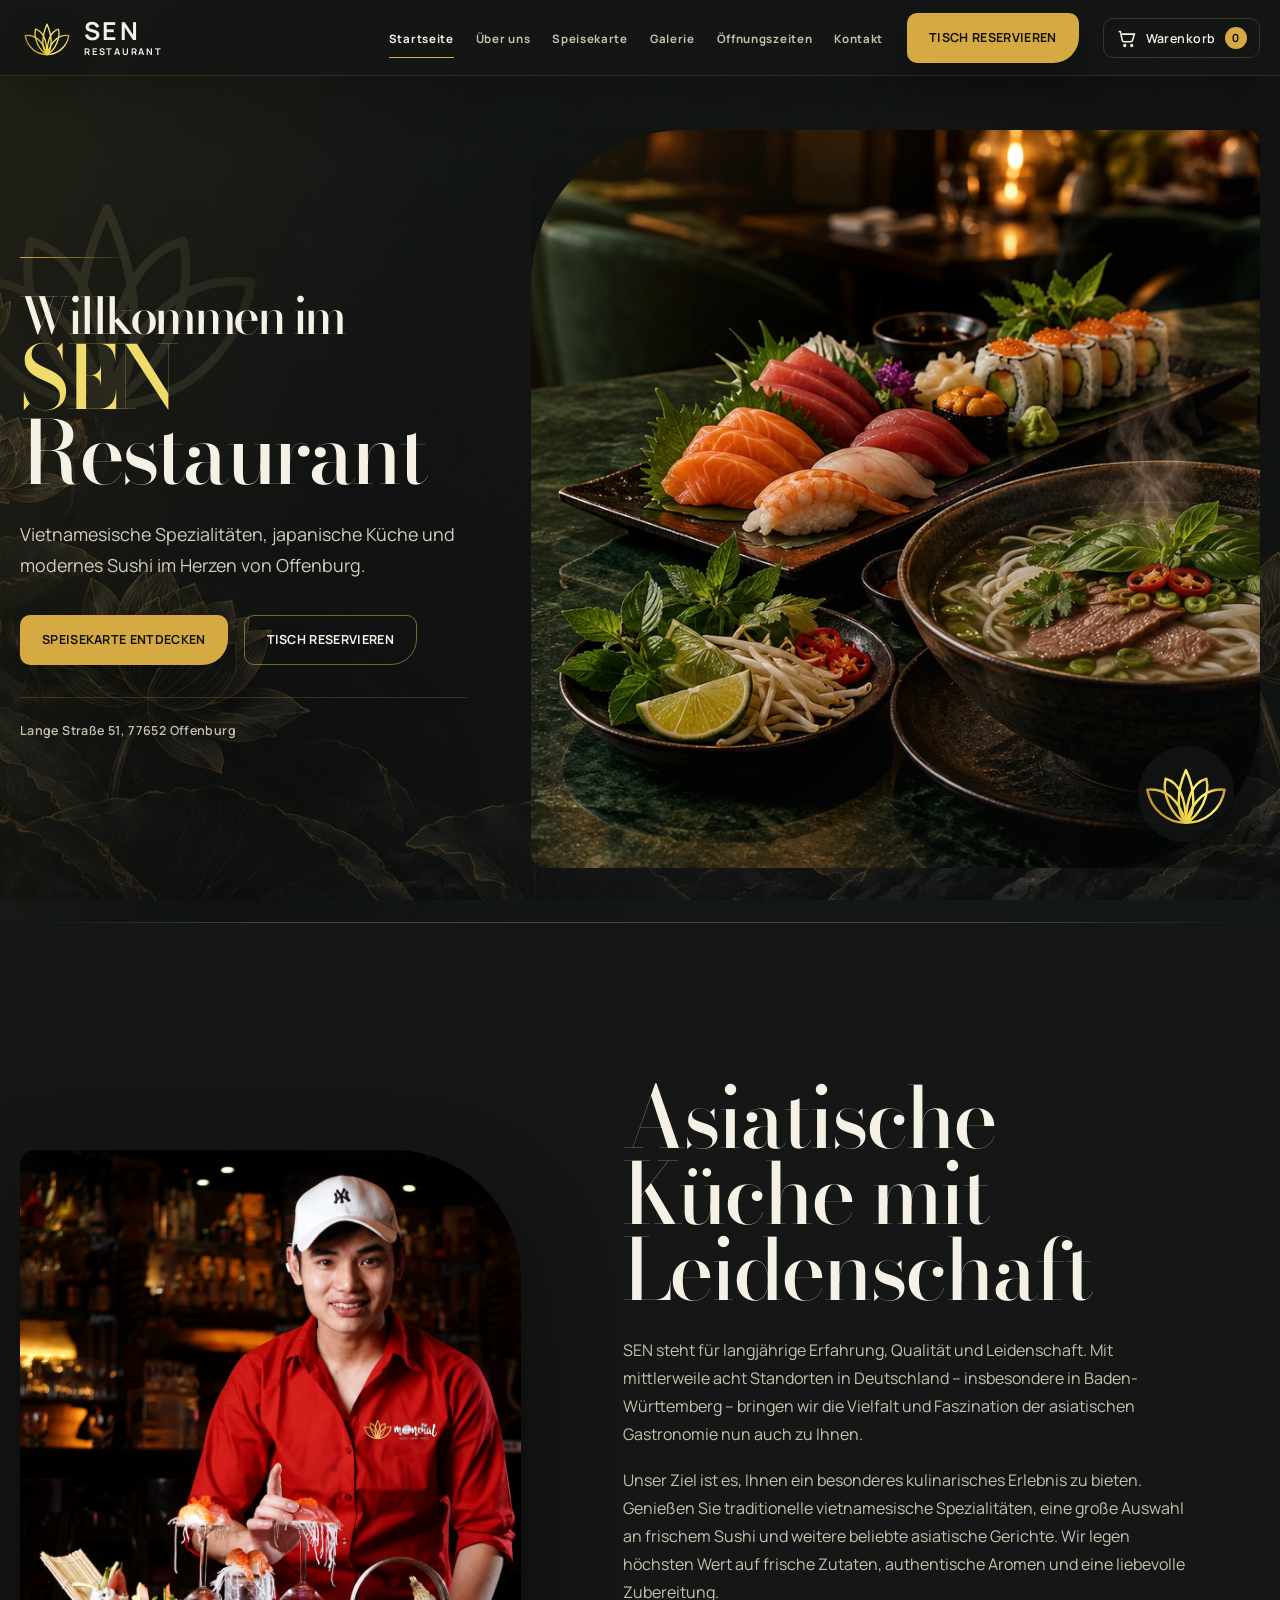
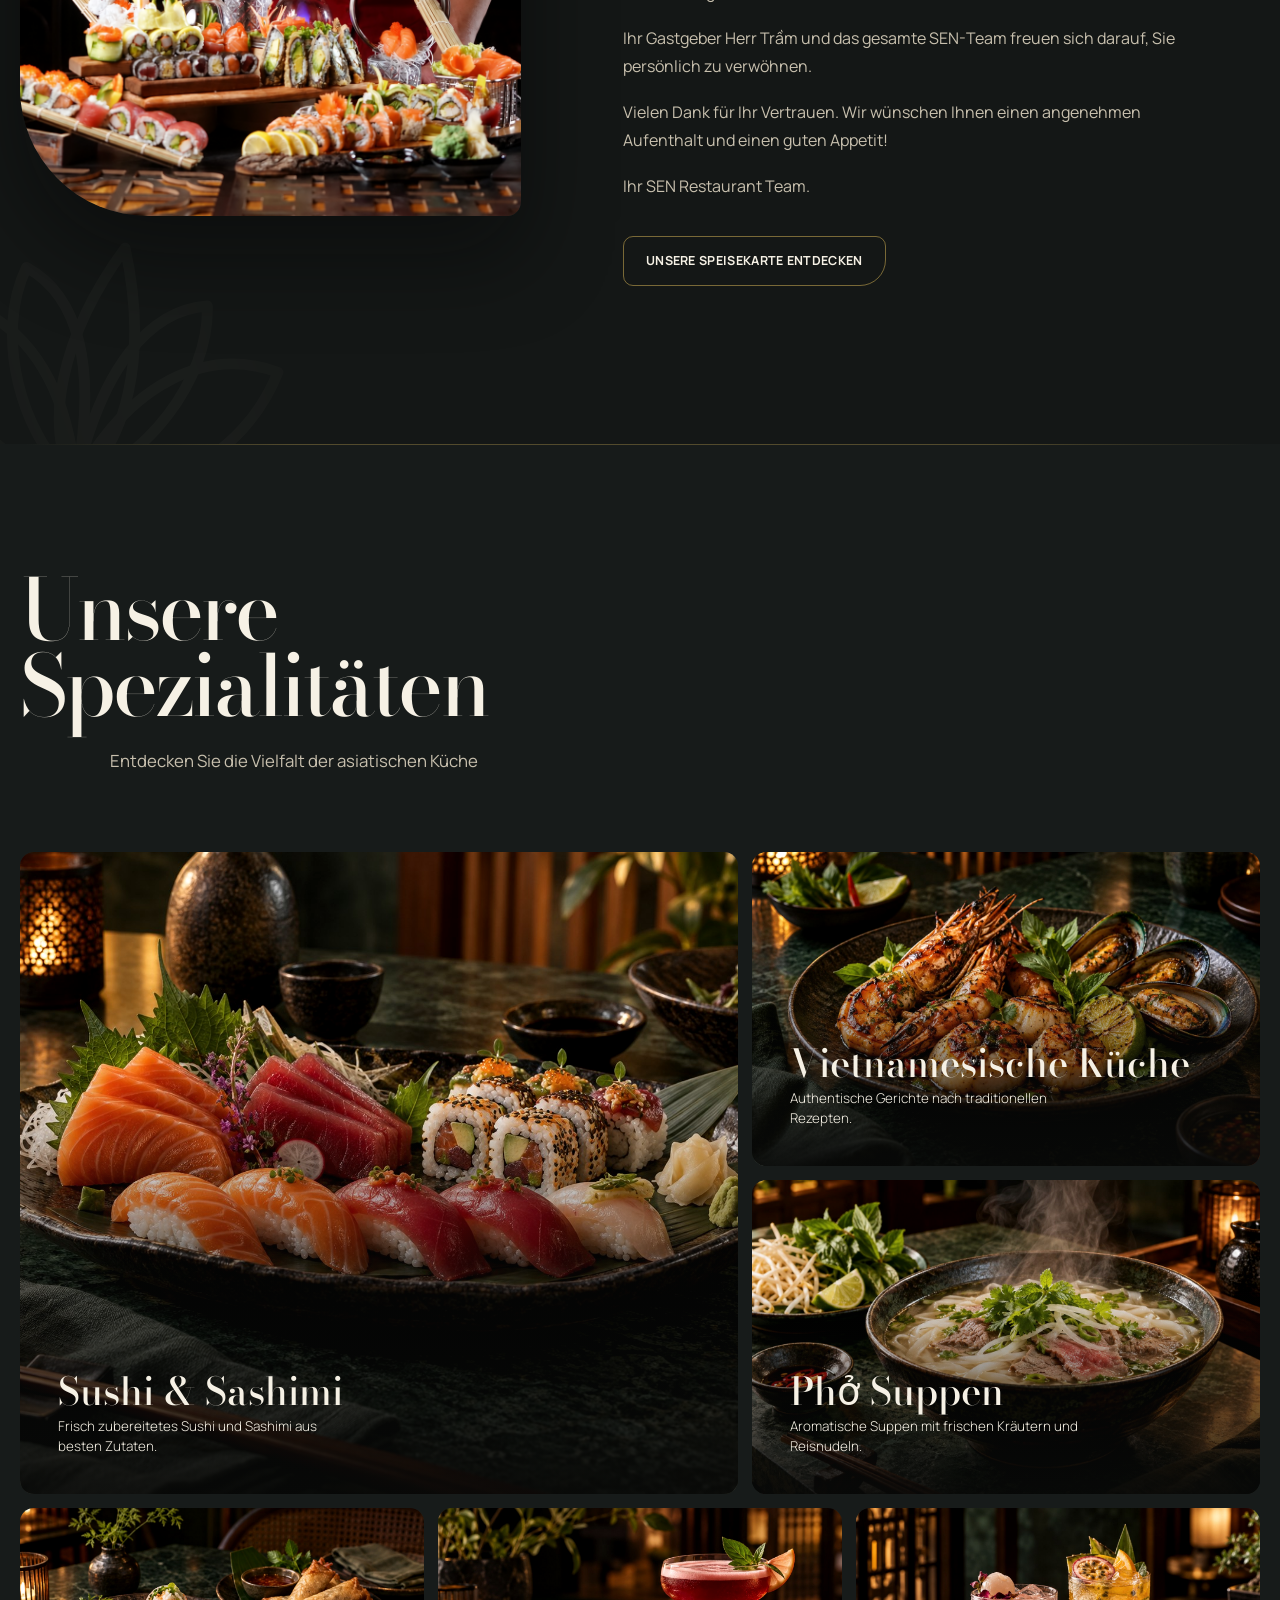
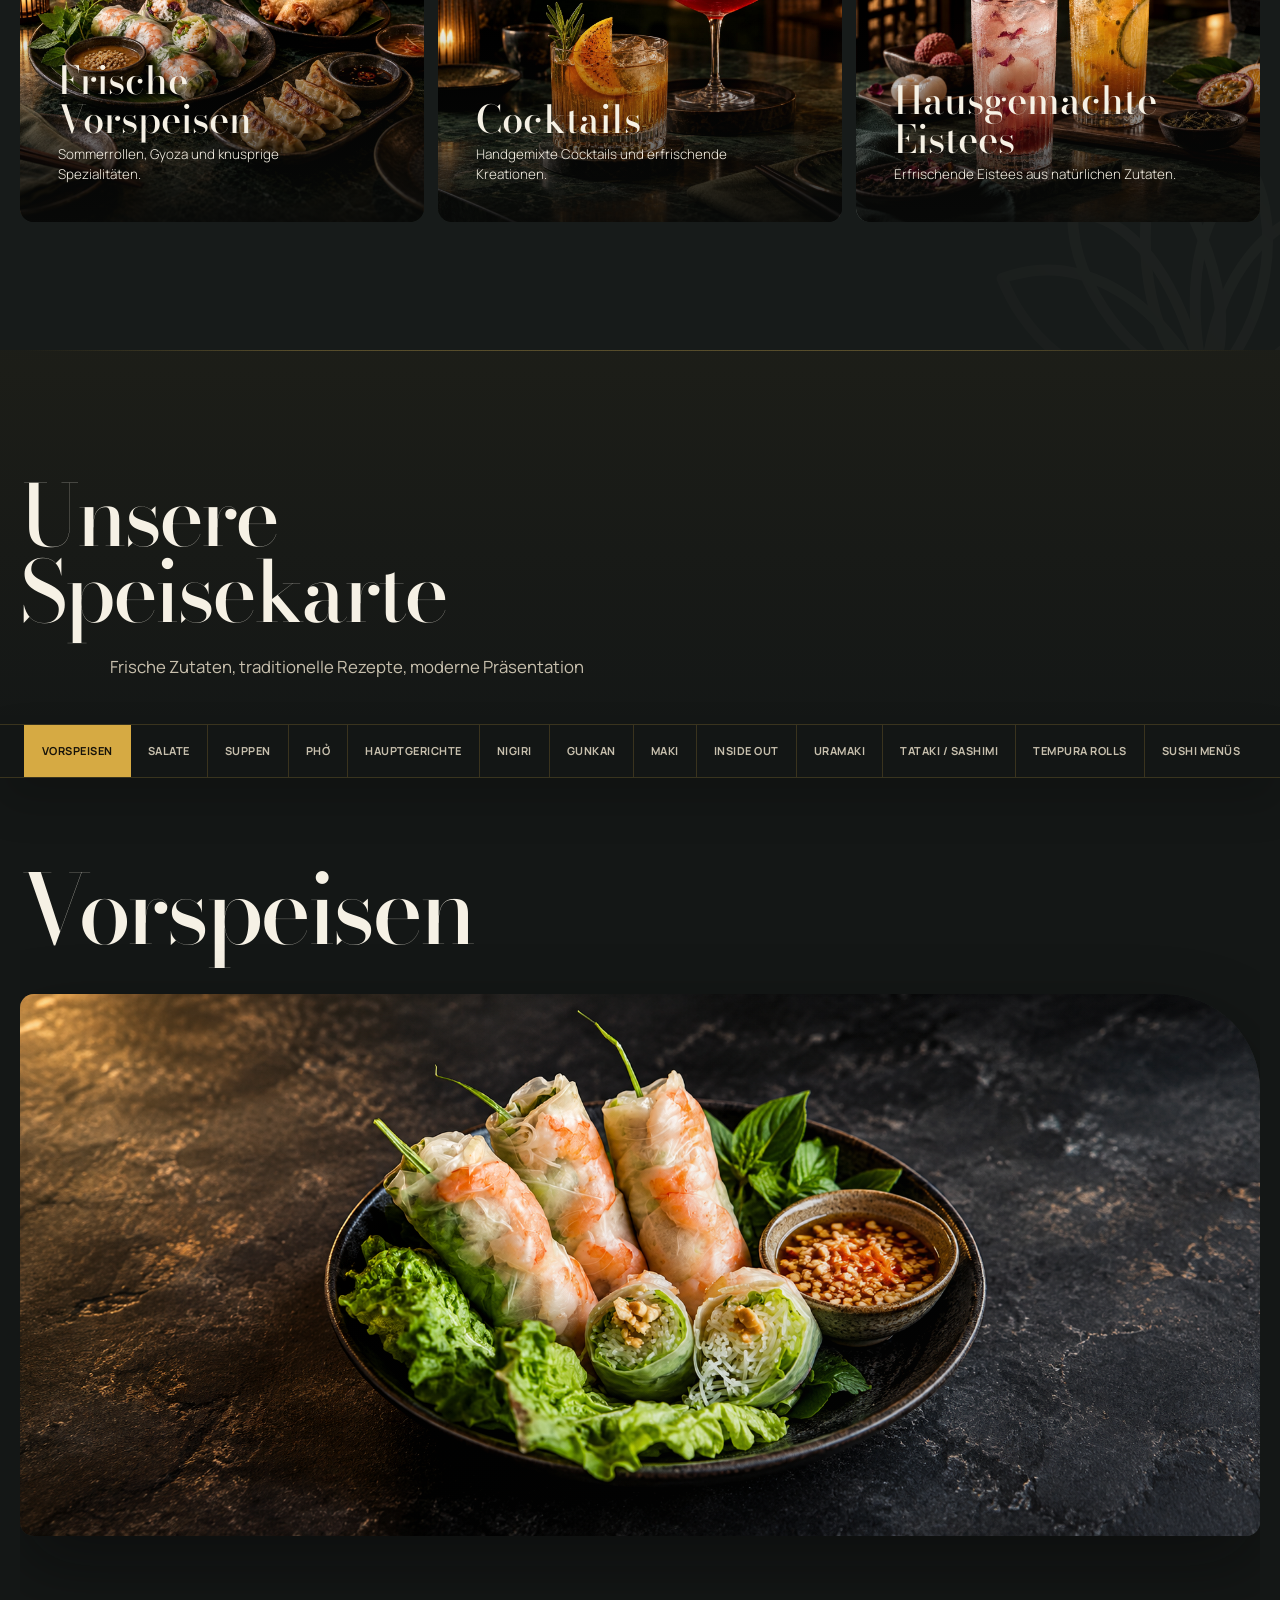
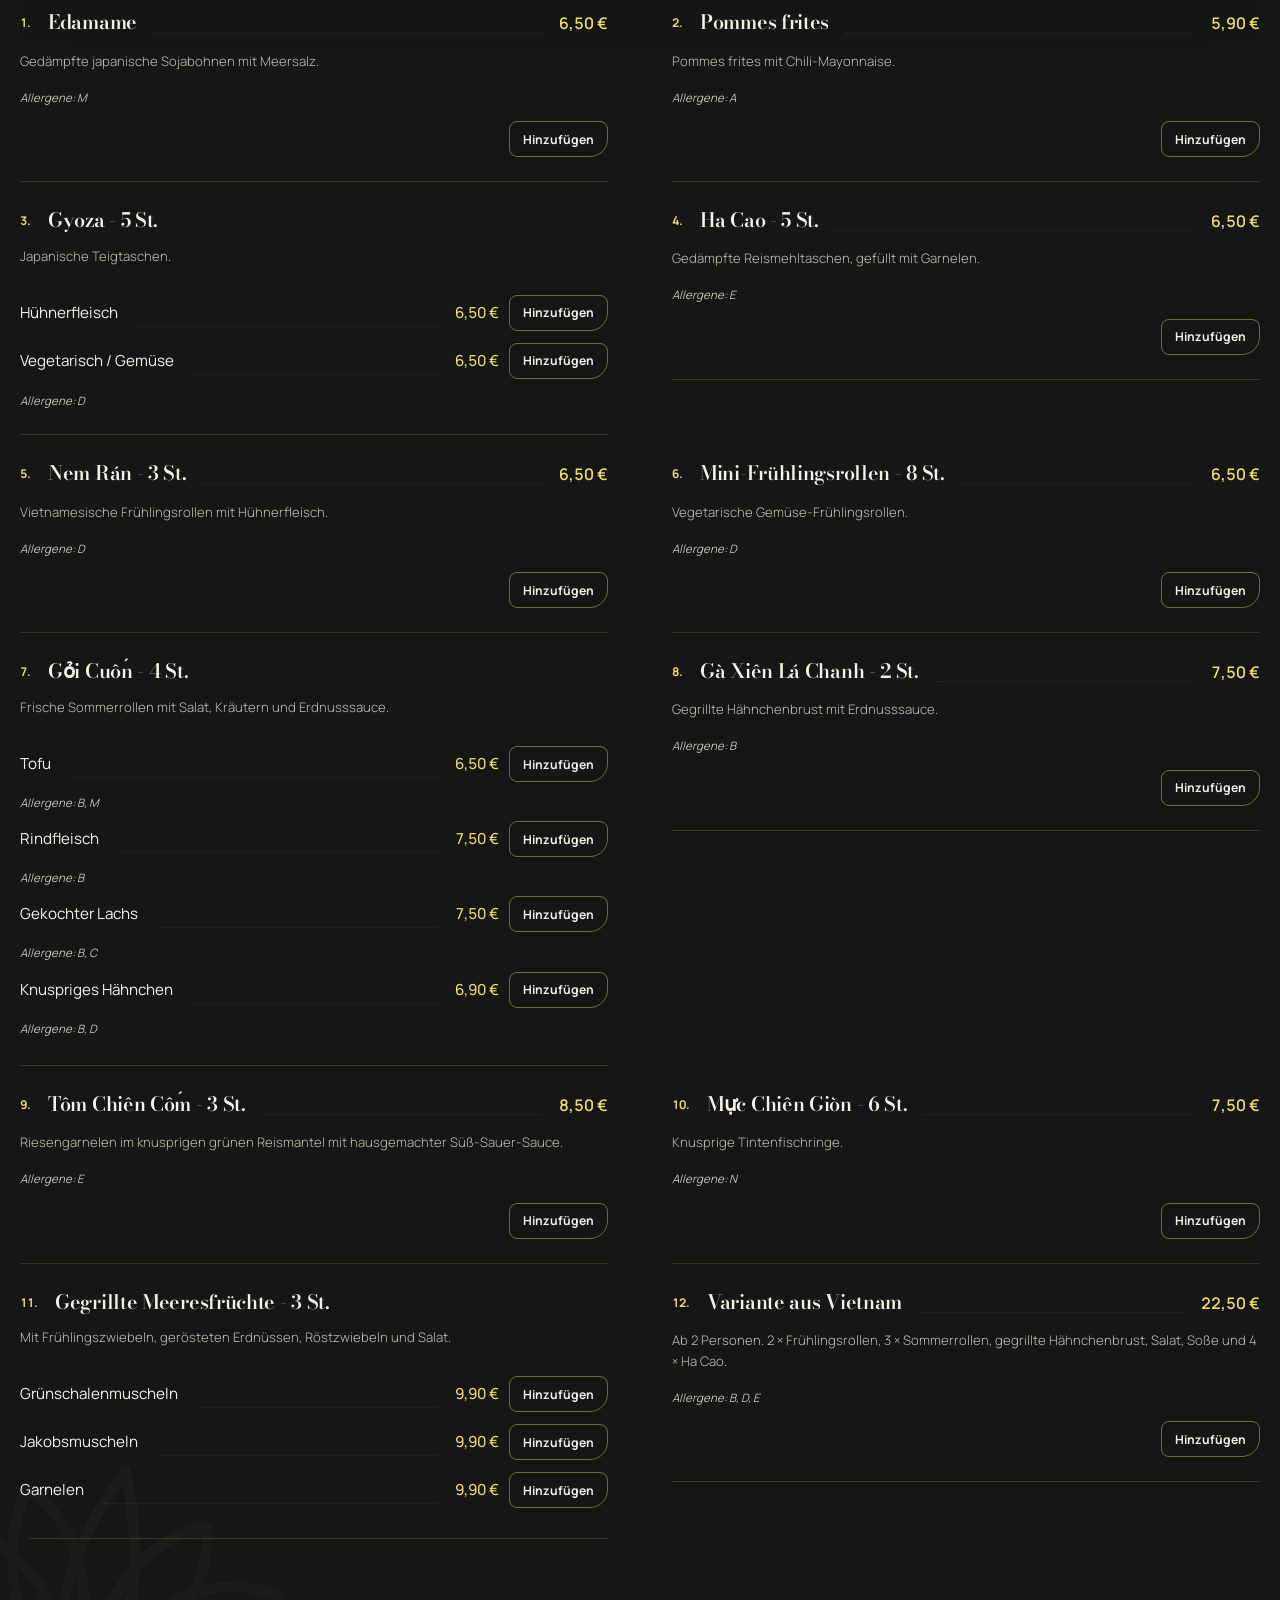
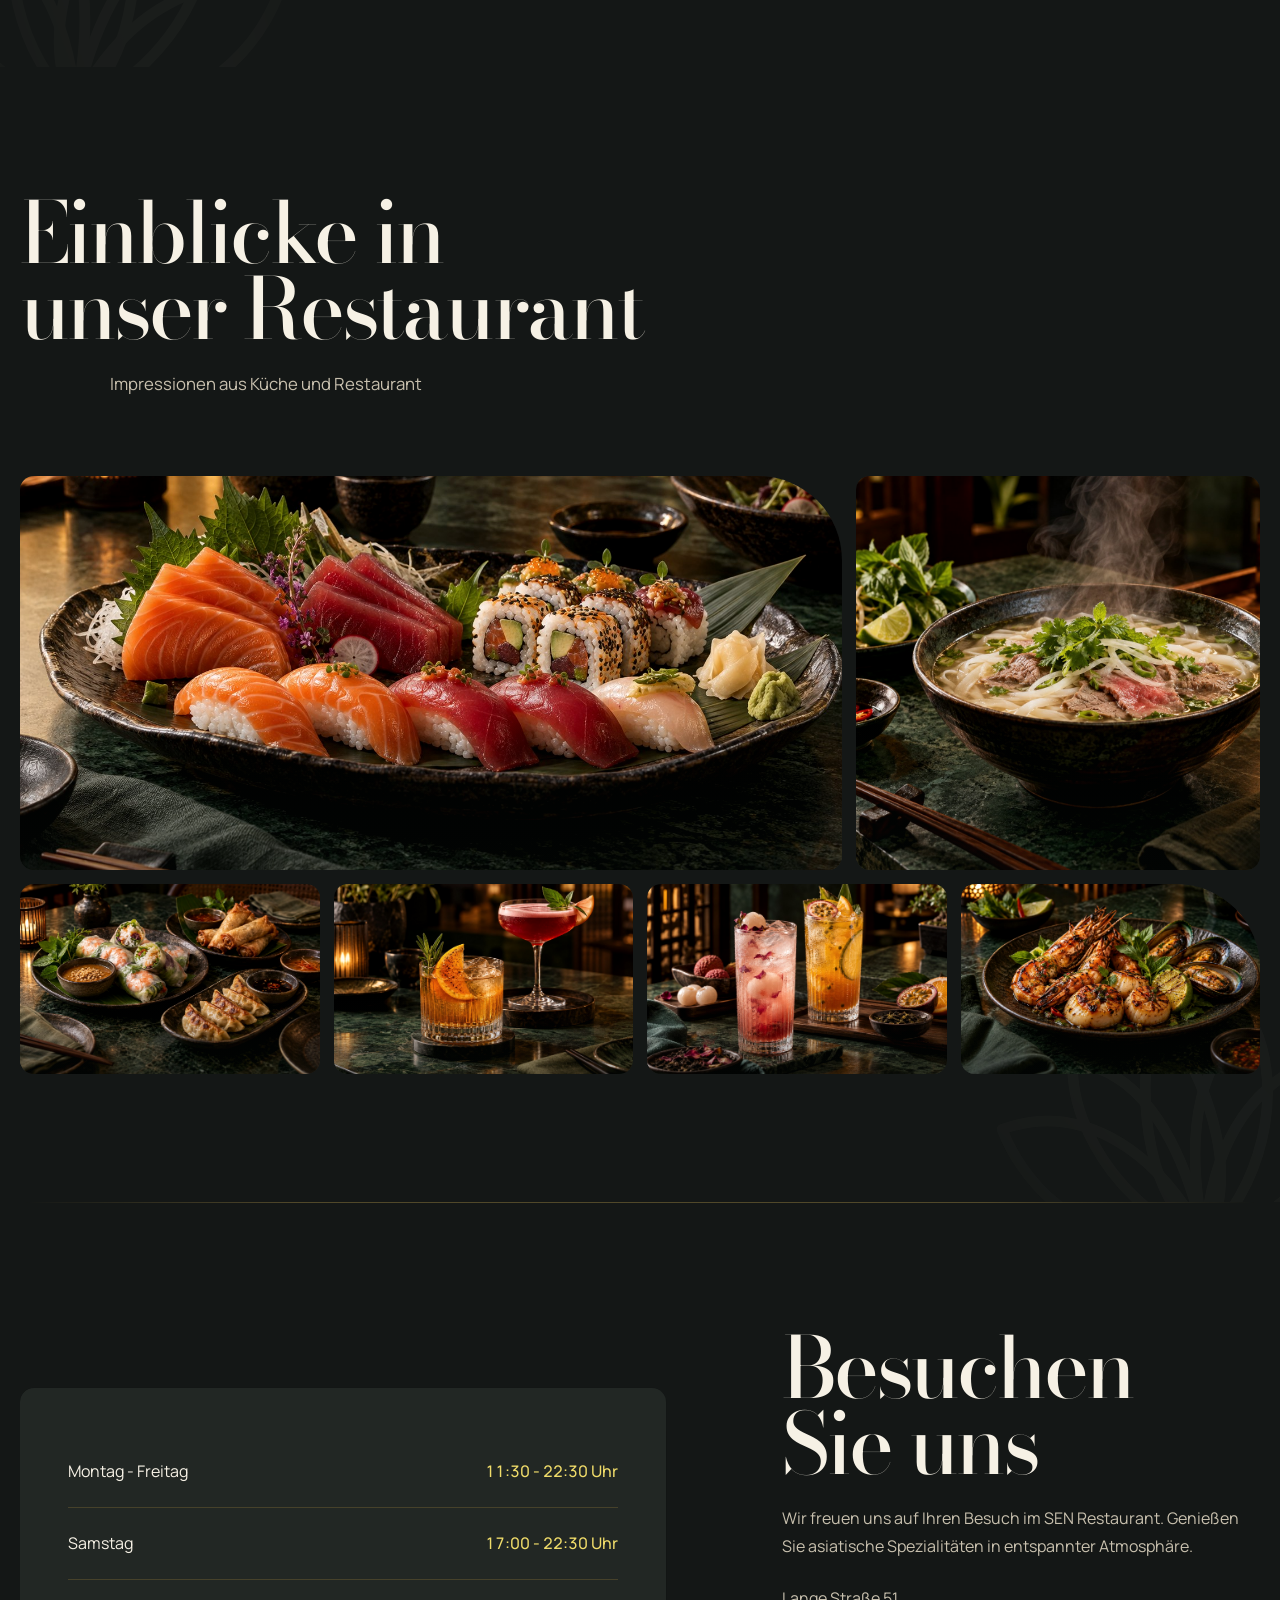
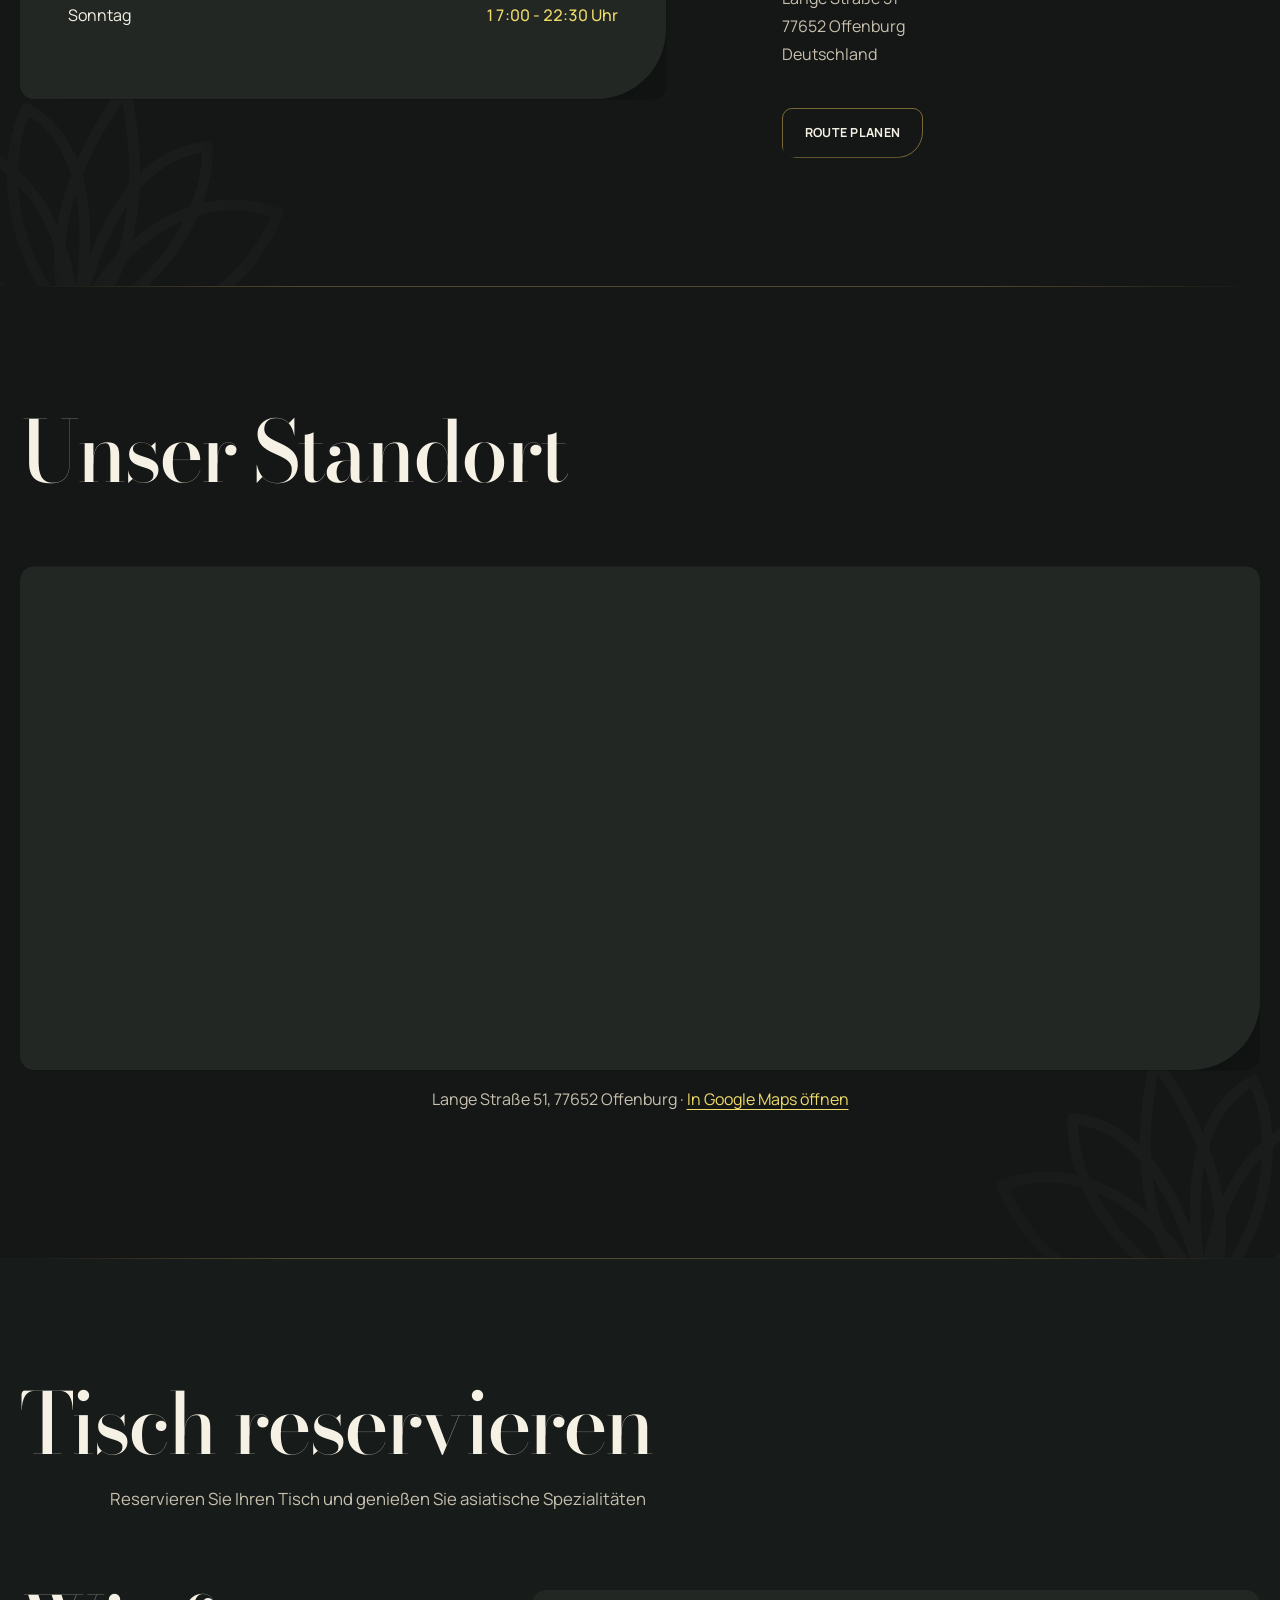
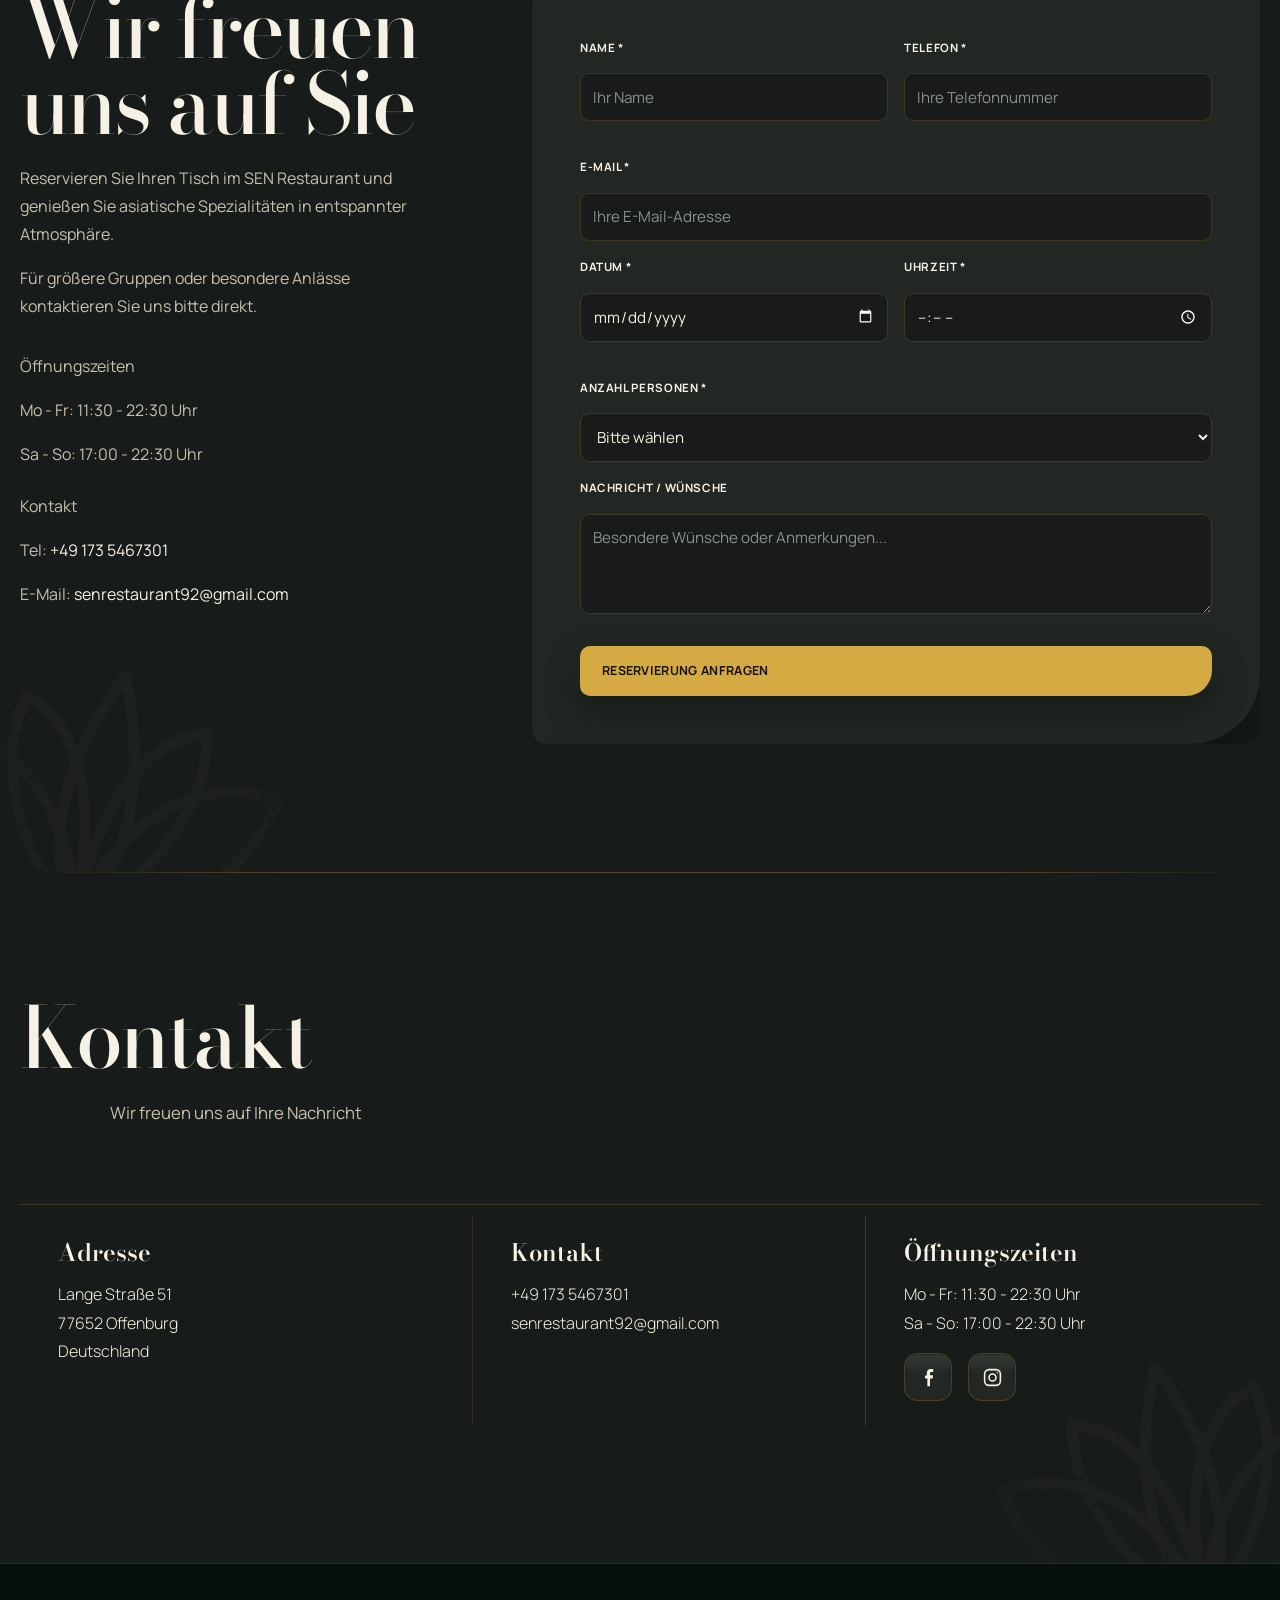
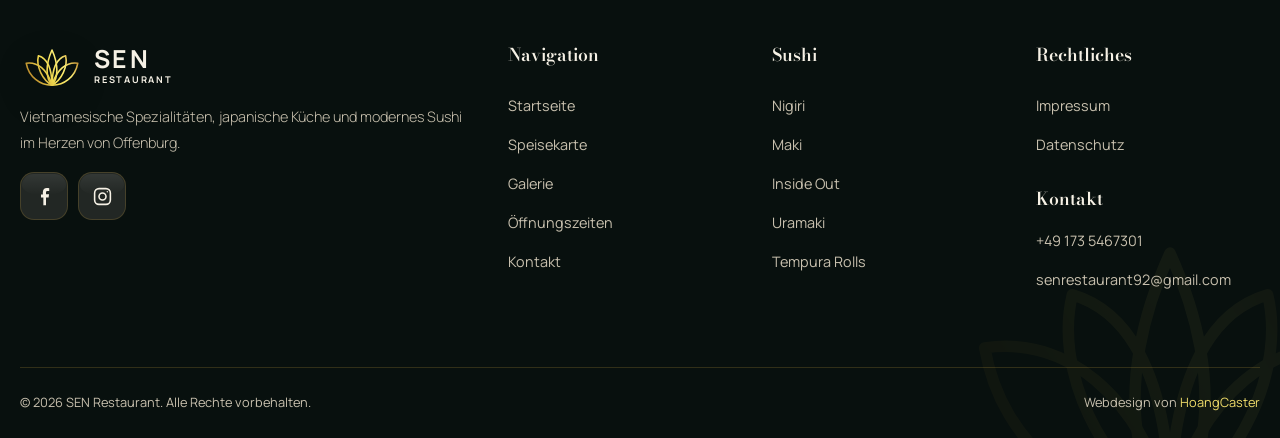
==== commit cb674c01: "upload" ====
--- a/index.html
+++ b/index.html
@@ -104,13 +104,15 @@
     <section class="section" id="ueber-uns">
       <div class="about-grid container">
         <div class="about-image-wrapper fade-in">
-          <img src="assets/images/sen-lemongrass-chicken.jpg" alt="Gegrilltes Zitronengras-Hähnchen mit frischen Kräutern" class="about-image" loading="lazy" width="1024" height="1536">
+          <img src="new1.png" alt="Asiatische Spezialitäten im SEN Restaurant" class="about-image" loading="lazy" width="1122" height="1402">
         </div>
         <div class="about-text fade-in">
           <h2>Asiatische Küche mit Leidenschaft</h2>
-          <p>Im SEN Restaurant treffen vietnamesische Kochtradition, moderne asiatische Küche und japanische Sushi-Kunst aufeinander.</p>
-          <p>Frische Zutaten, ausgewählte Gewürze und sorgfältige Zubereitung stehen im Mittelpunkt unserer Küche.</p>
-          <p>Ob Pho, Sushi, frische Sommerrollen, gegrillte Spezialitäten oder kreative Cocktails: Bei uns erwartet Sie eine abwechslungsreiche kulinarische Reise durch Asien.</p>
+          <p>SEN steht für langjährige Erfahrung, Qualität und Leidenschaft. Mit mittlerweile acht Standorten in Deutschland – insbesondere in Baden-Württemberg – bringen wir die Vielfalt und Faszination der asiatischen Gastronomie nun auch zu Ihnen.</p>
+          <p>Unser Ziel ist es, Ihnen ein besonderes kulinarisches Erlebnis zu bieten. Genießen Sie traditionelle vietnamesische Spezialitäten, eine große Auswahl an frischem Sushi und weitere beliebte asiatische Gerichte. Wir legen höchsten Wert auf frische Zutaten, authentische Aromen und eine liebevolle Zubereitung.</p>
+          <p>Ihr Gastgeber Herr Trầm und das gesamte SEN-Team freuen sich darauf, Sie persönlich zu verwöhnen.</p>
+          <p>Vielen Dank für Ihr Vertrauen. Wir wünschen Ihnen einen angenehmen Aufenthalt und einen guten Appetit!</p>
+          <p>Ihr SEN Restaurant Team.</p>
           <a href="#speisekarte" class="btn btn-outline">Unsere Speisekarte entdecken</a>
         </div>
       </div>
@@ -1551,7 +1553,7 @@
             <div style="margin-top: 24px;">
               <p style="color: var(--color-gold); margin-bottom: 8px;">Kontakt</p>
               <p>Tel: <a href="tel:+491735467301" style="color: var(--color-cream);">+49 173 5467301</a></p>
-              <p><!-- EMAIL_PLATZHALTER -->E-Mail: <a href="mailto:info@sen-restaurant.de" style="color: var(--color-cream);">info@sen-restaurant.de</a></p>
+              <p>E-Mail: <a href="mailto:senrestaurant92@gmail.com" style="color: var(--color-cream);">senrestaurant92@gmail.com</a></p>
             </div>
           </div>
 
@@ -1623,8 +1625,7 @@
             <div class="contact-icon">📞</div>
             <h3>Kontakt</h3>
             <p><a href="tel:+491735467301">+49 173 5467301</a></p>
-            <!-- EMAIL_PLATZHALTER -->
-            <p><a href="mailto:info@sen-restaurant.de">info@sen-restaurant.de</a></p>
+            <p><a href="mailto:senrestaurant92@gmail.com">senrestaurant92@gmail.com</a></p>
           </div>
 
           <div class="contact-card fade-in">
@@ -1703,8 +1704,7 @@
           <div style="margin-top: 24px;">
             <h3>Kontakt</h3>
             <p style="color: rgba(255,255,255,0.5); font-size: 0.9rem;"><a href="tel:+491735467301">+49 173 5467301</a></p>
-            <!-- EMAIL_PLATZHALTER -->
-            <p style="color: rgba(255,255,255,0.5); font-size: 0.9rem;">info@sen-restaurant.de</p>
+            <p style="color: rgba(255,255,255,0.5); font-size: 0.9rem;"><a href="mailto:senrestaurant92@gmail.com">senrestaurant92@gmail.com</a></p>
           </div>
         </div>
       </div>
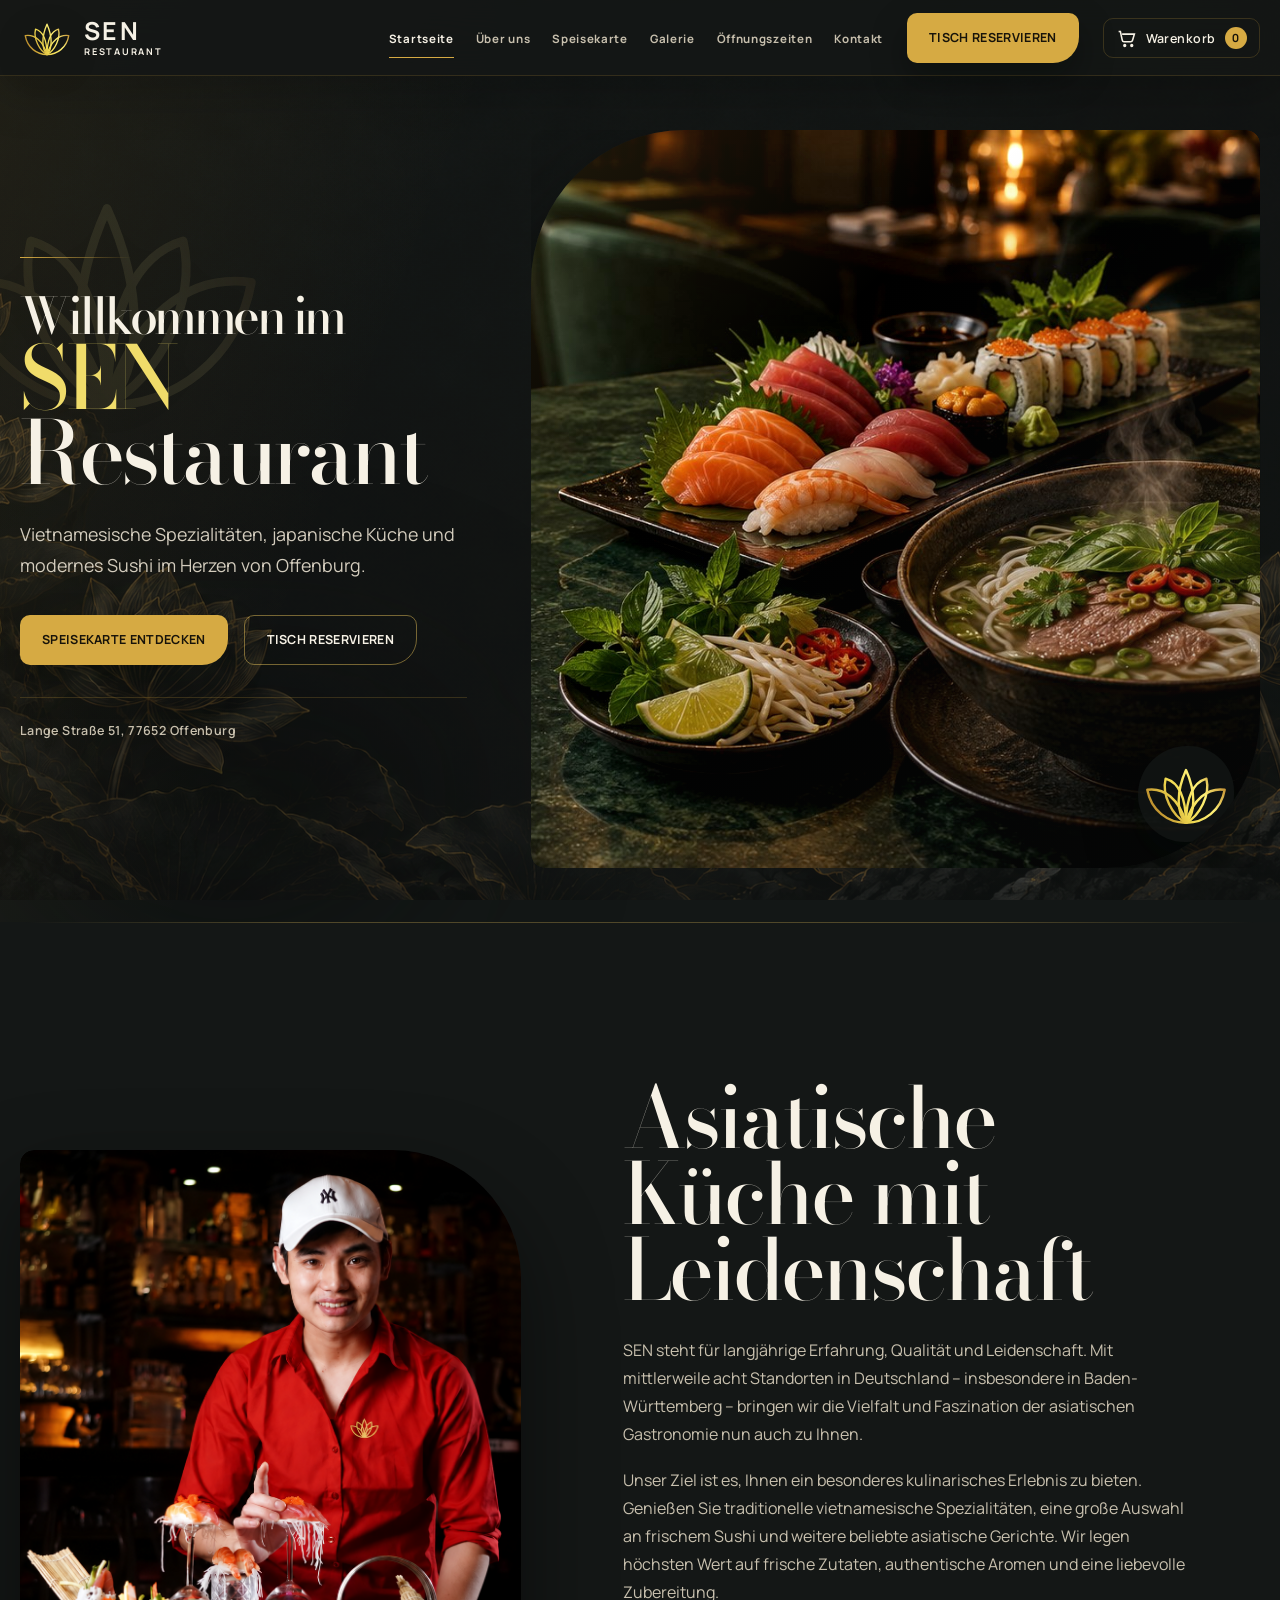
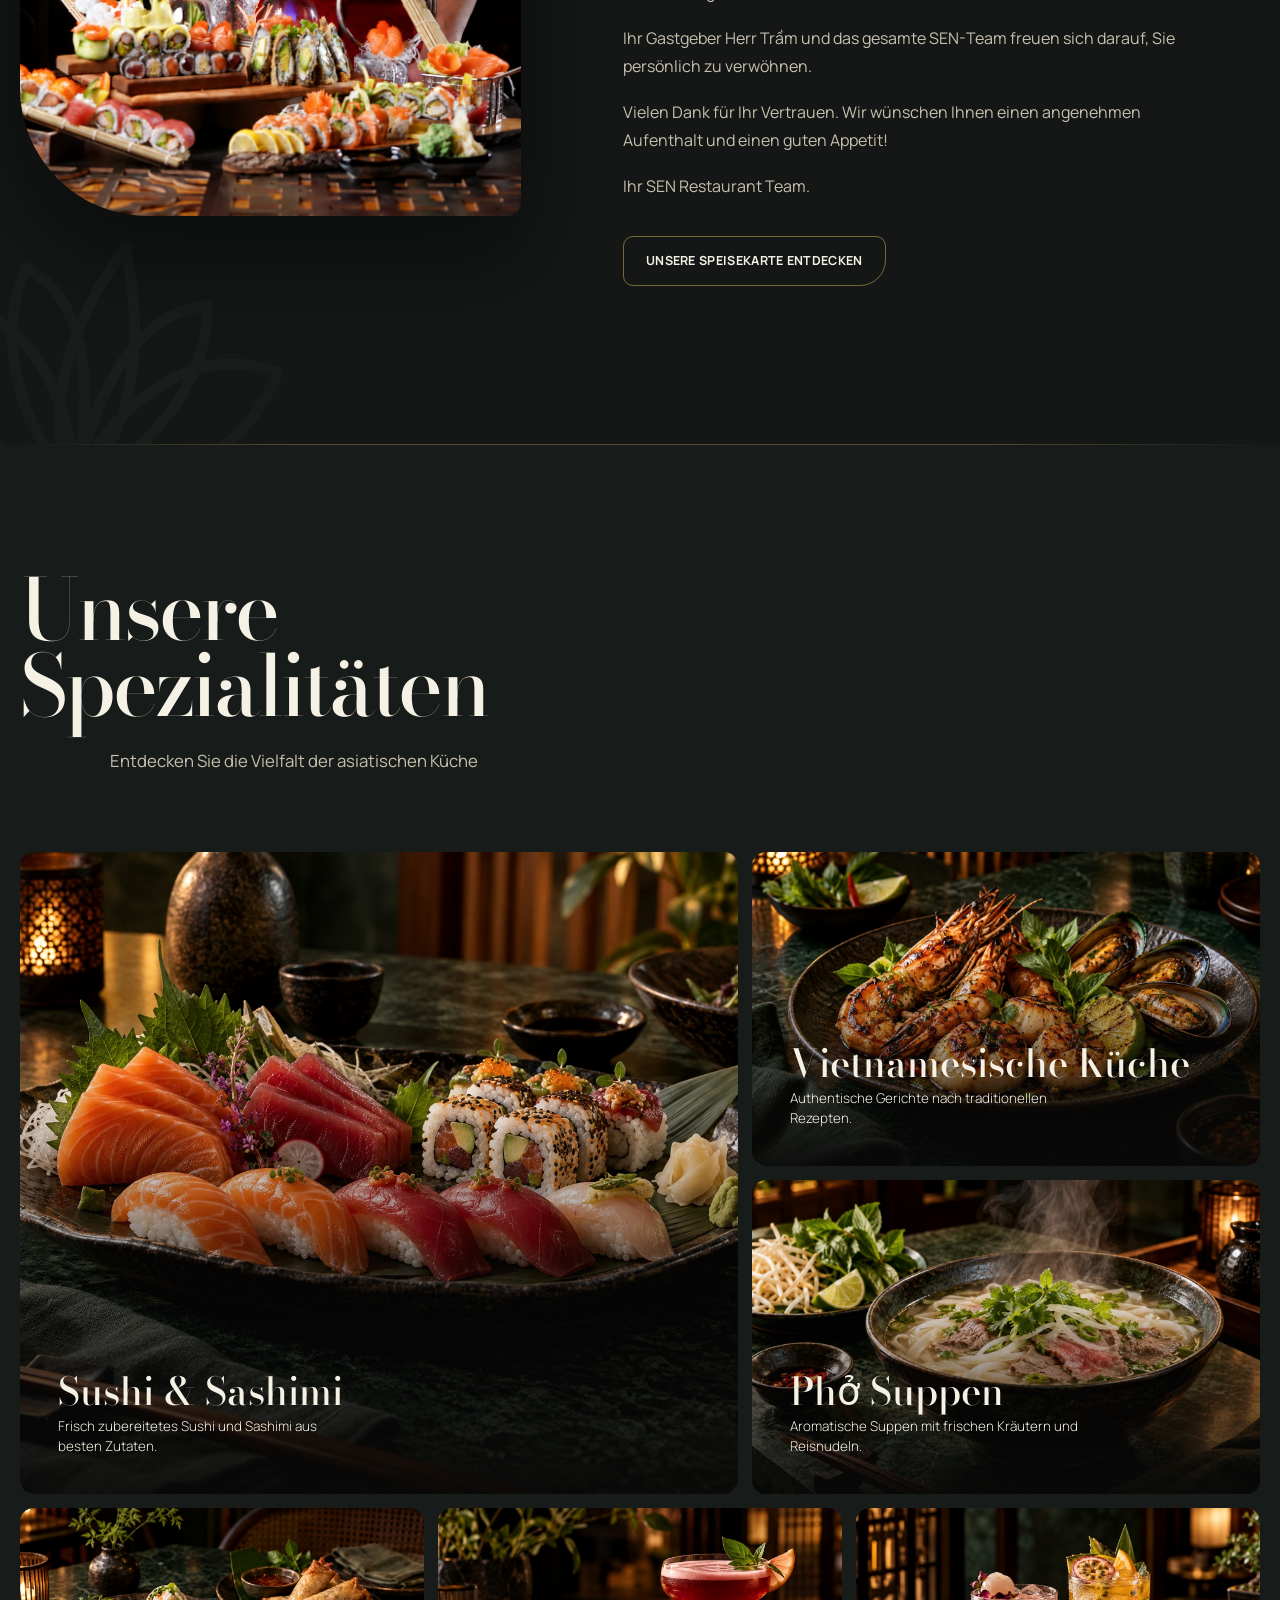
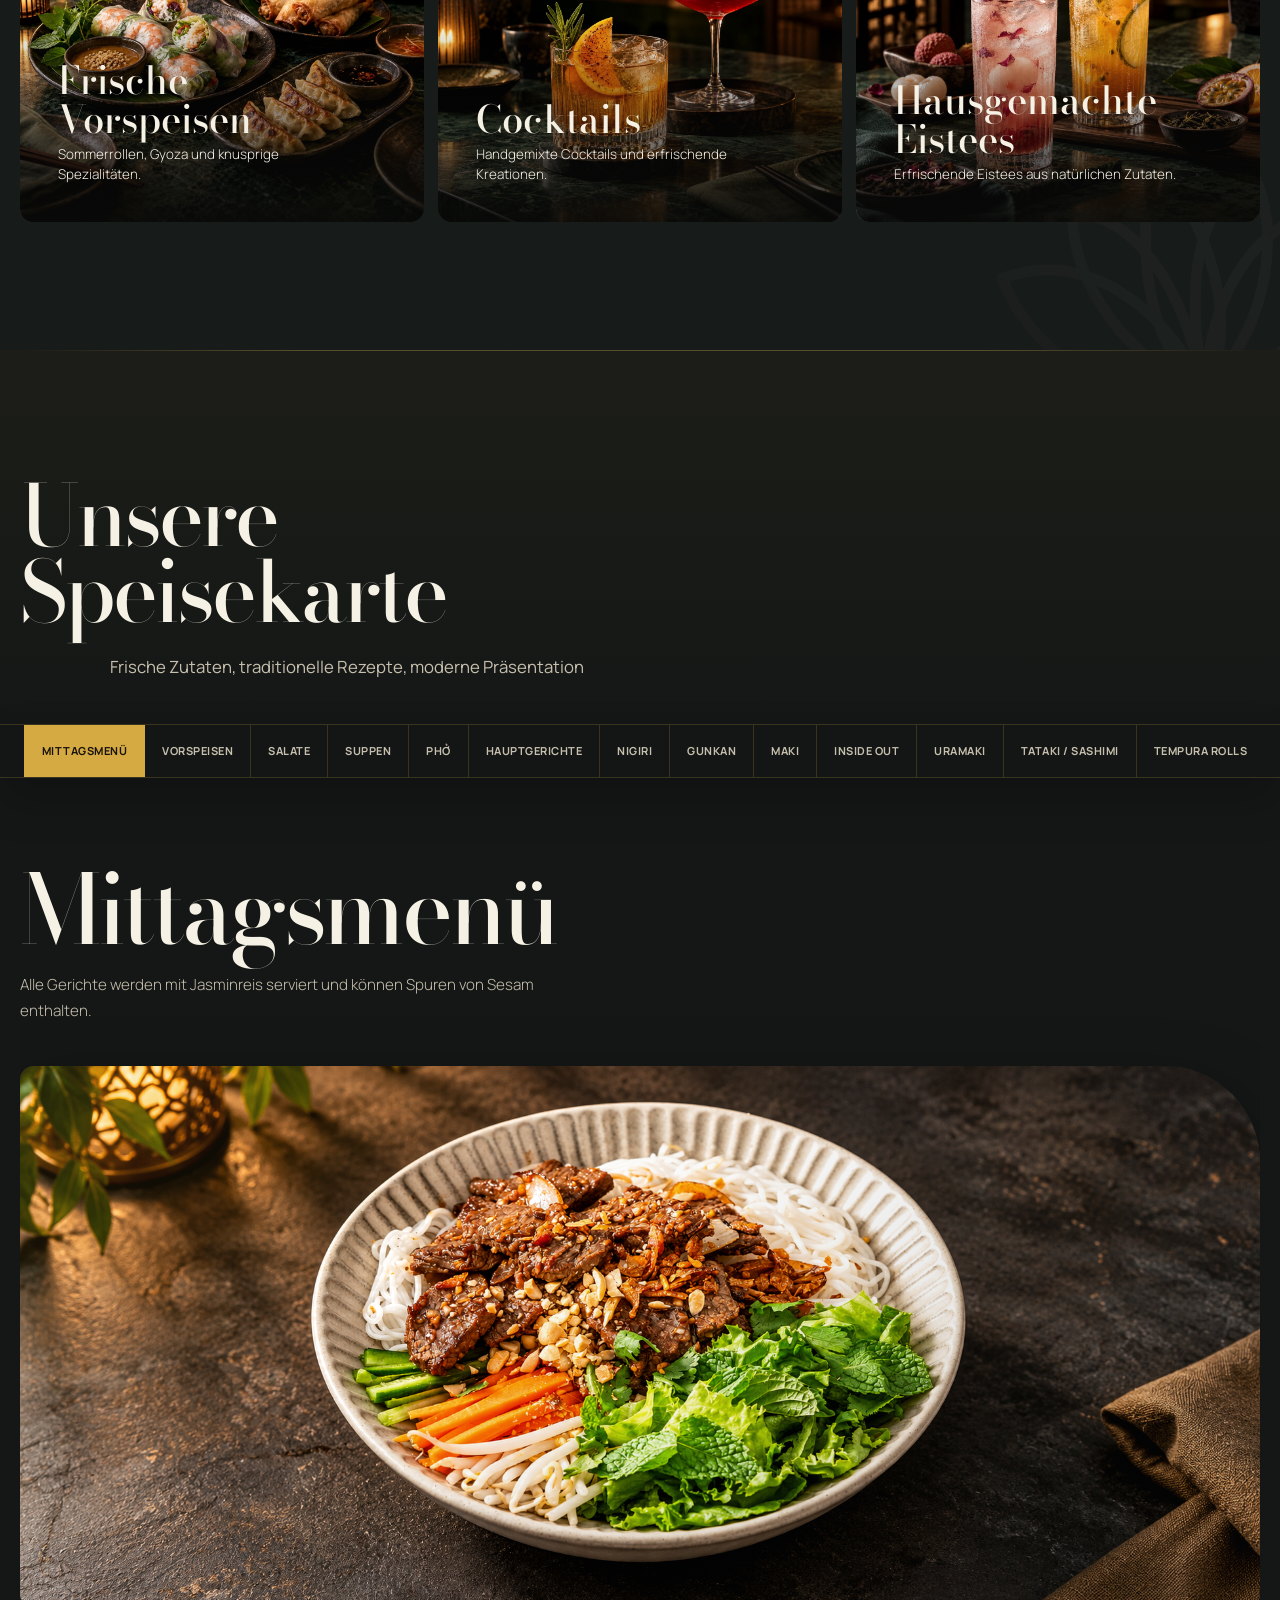
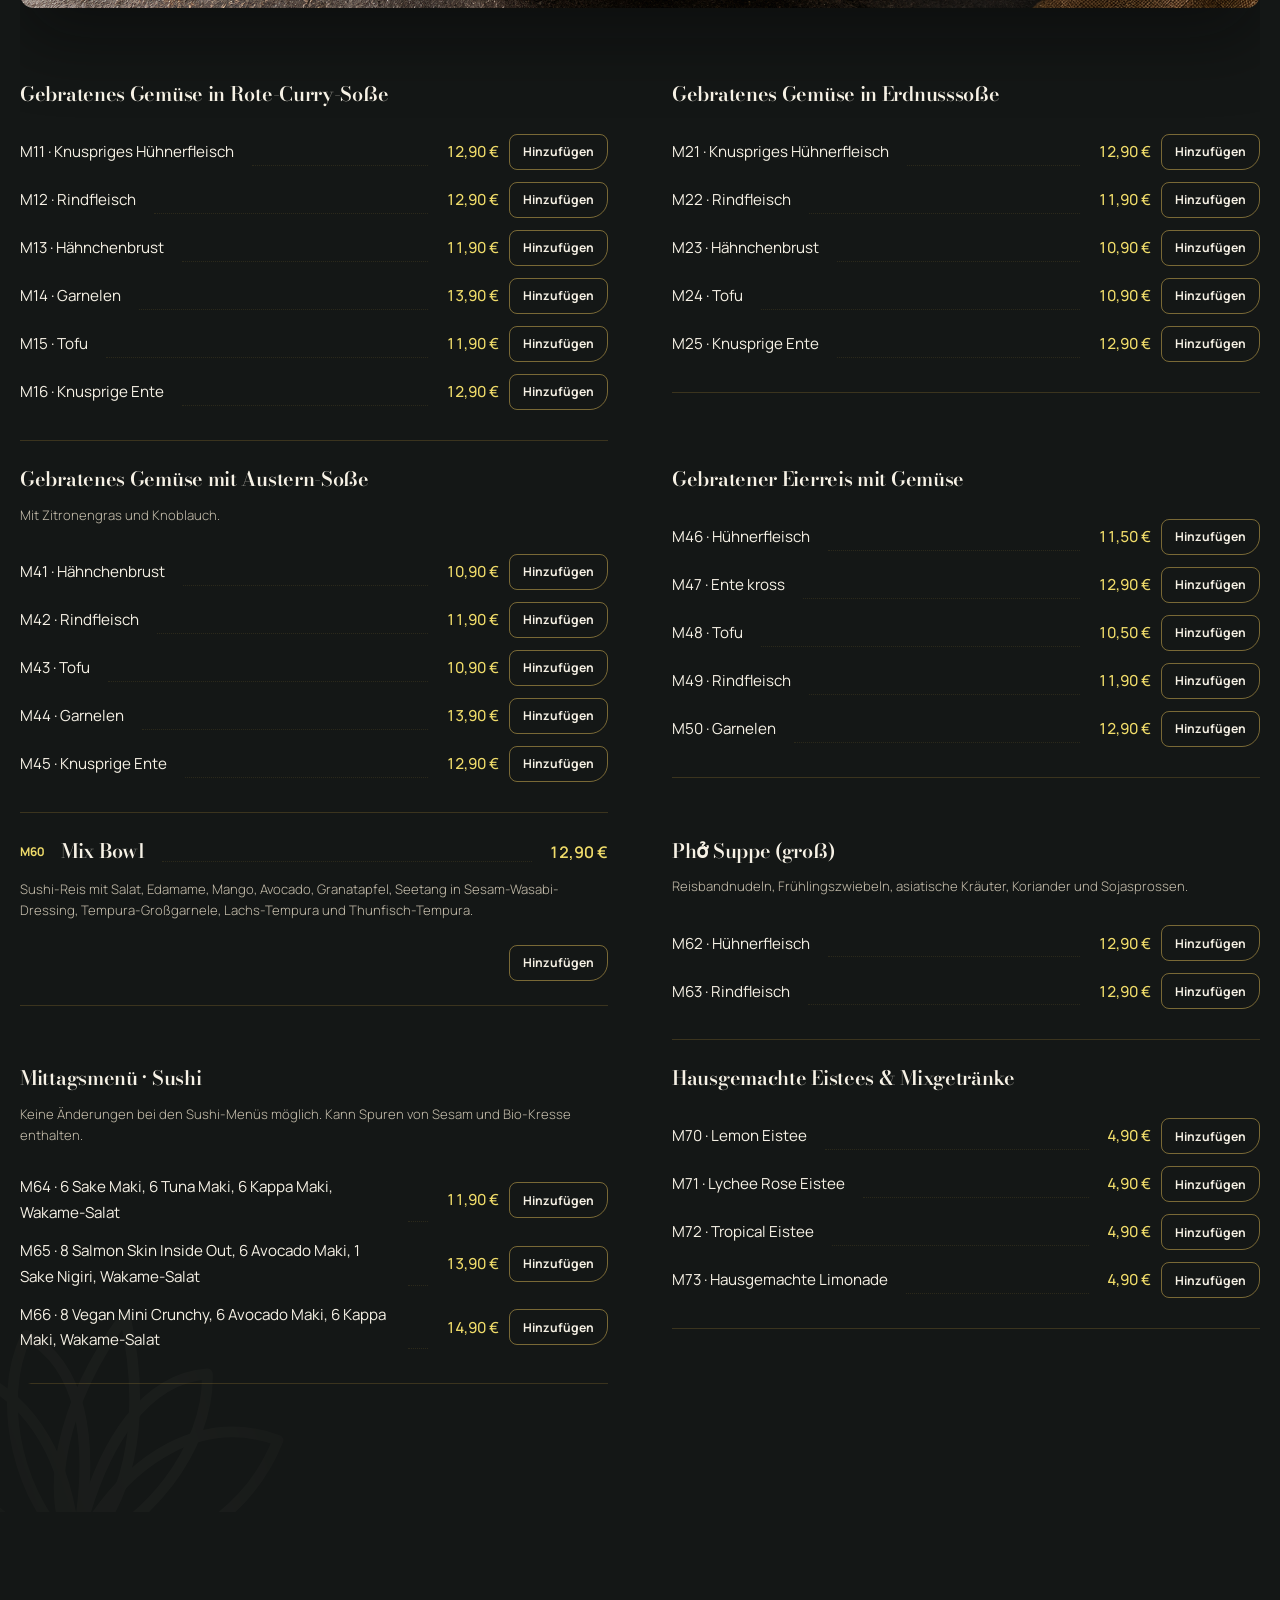
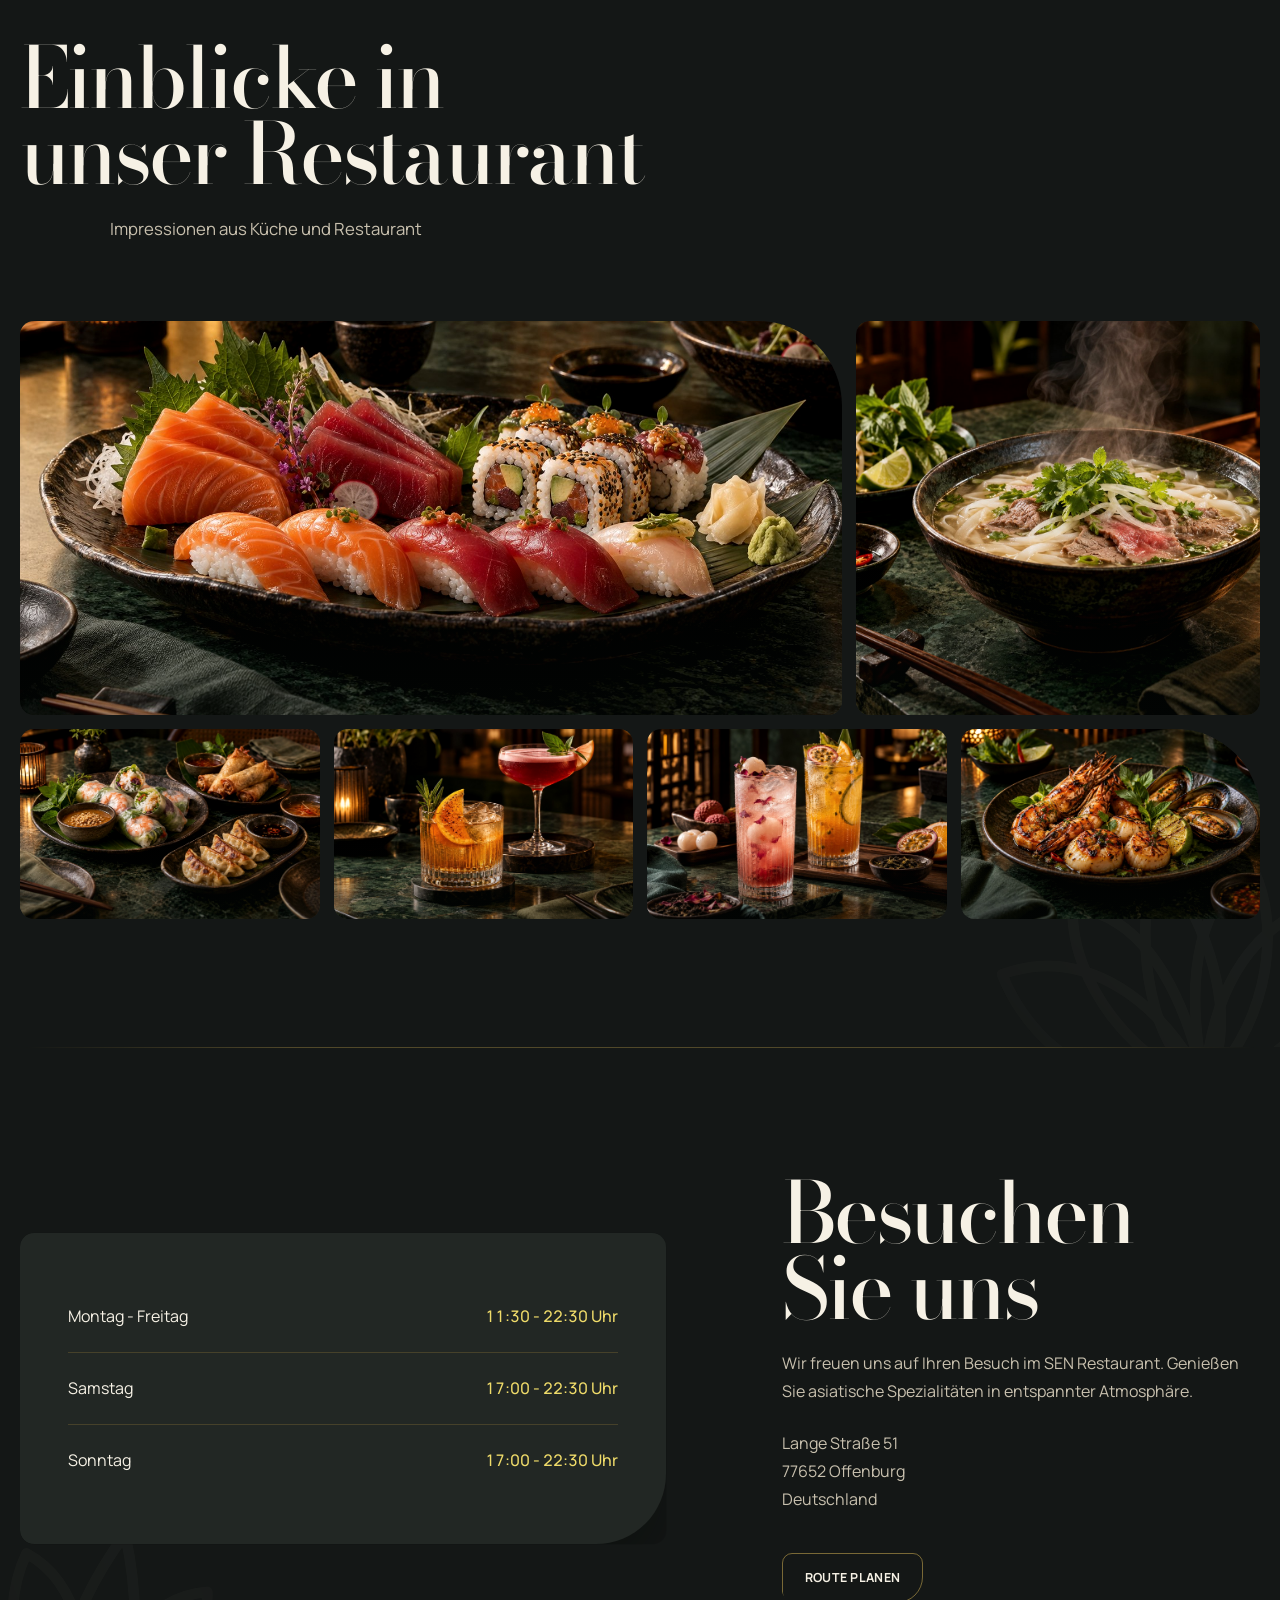
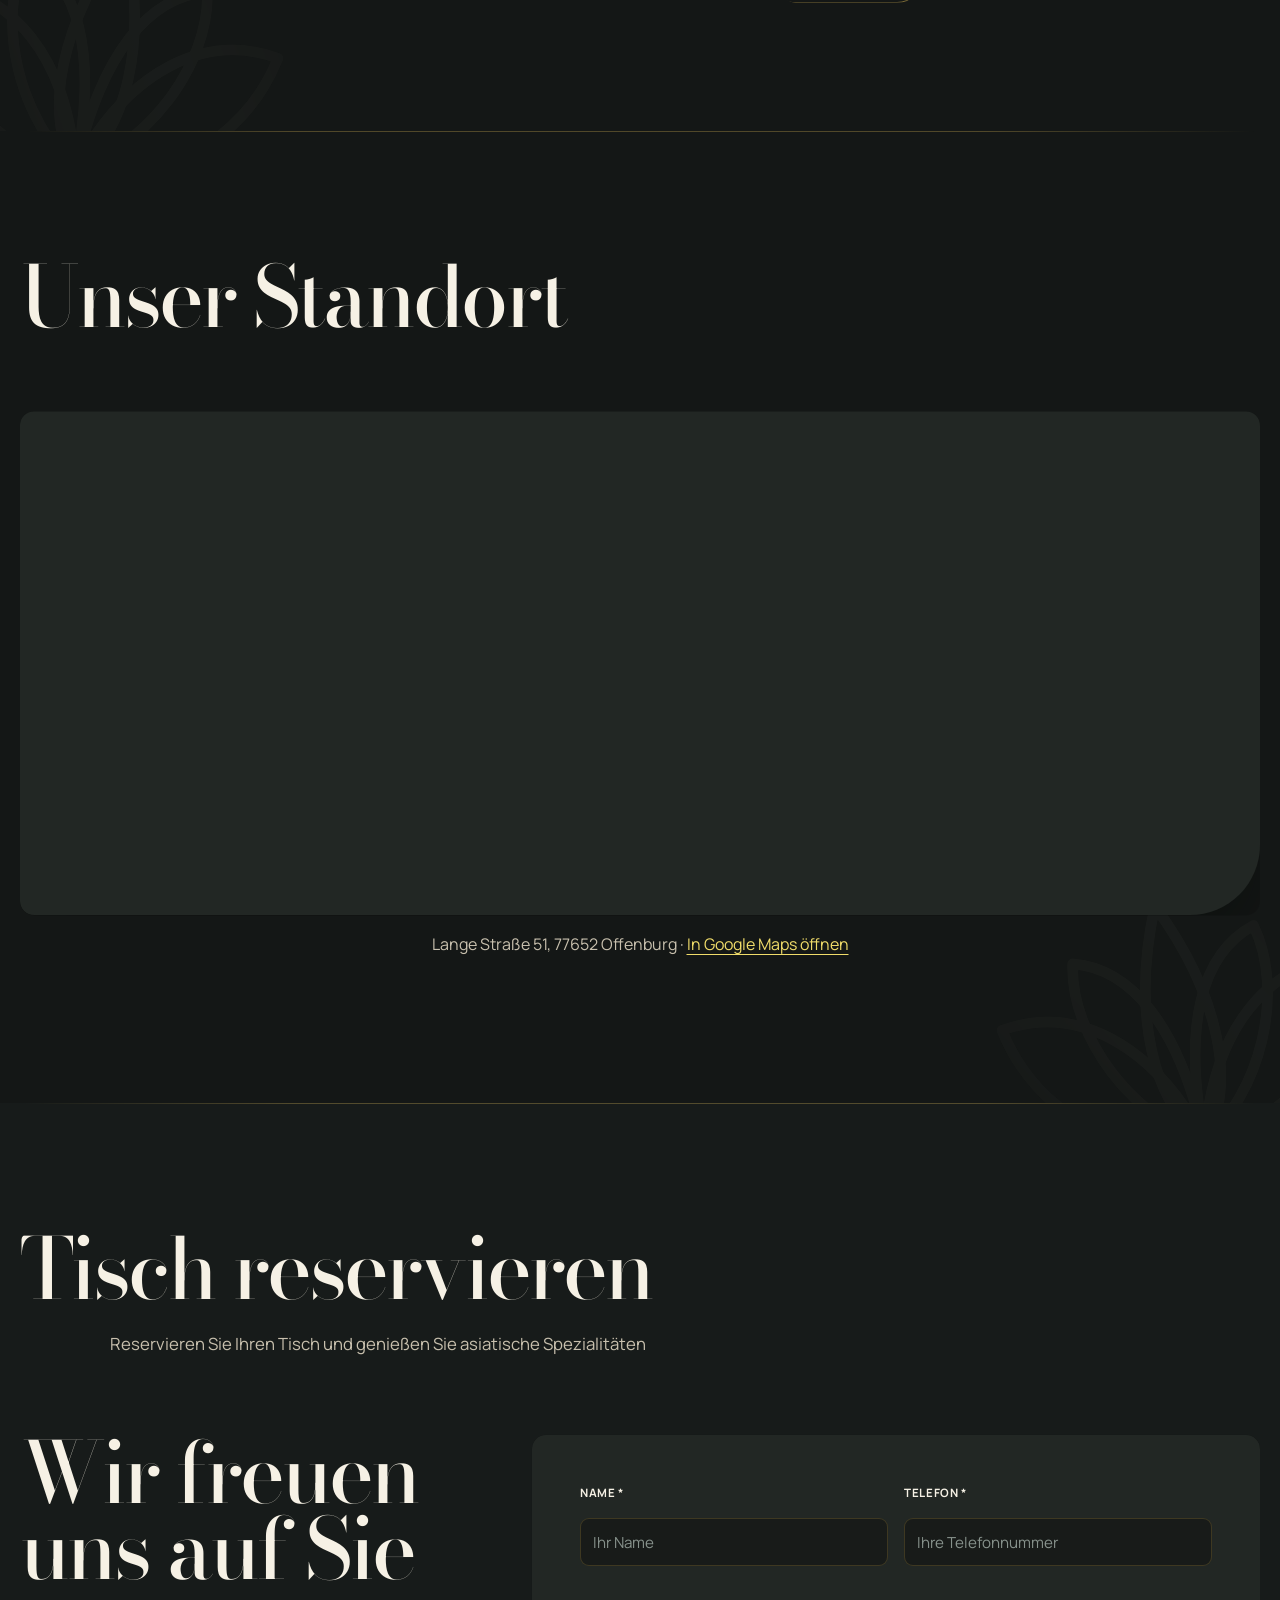
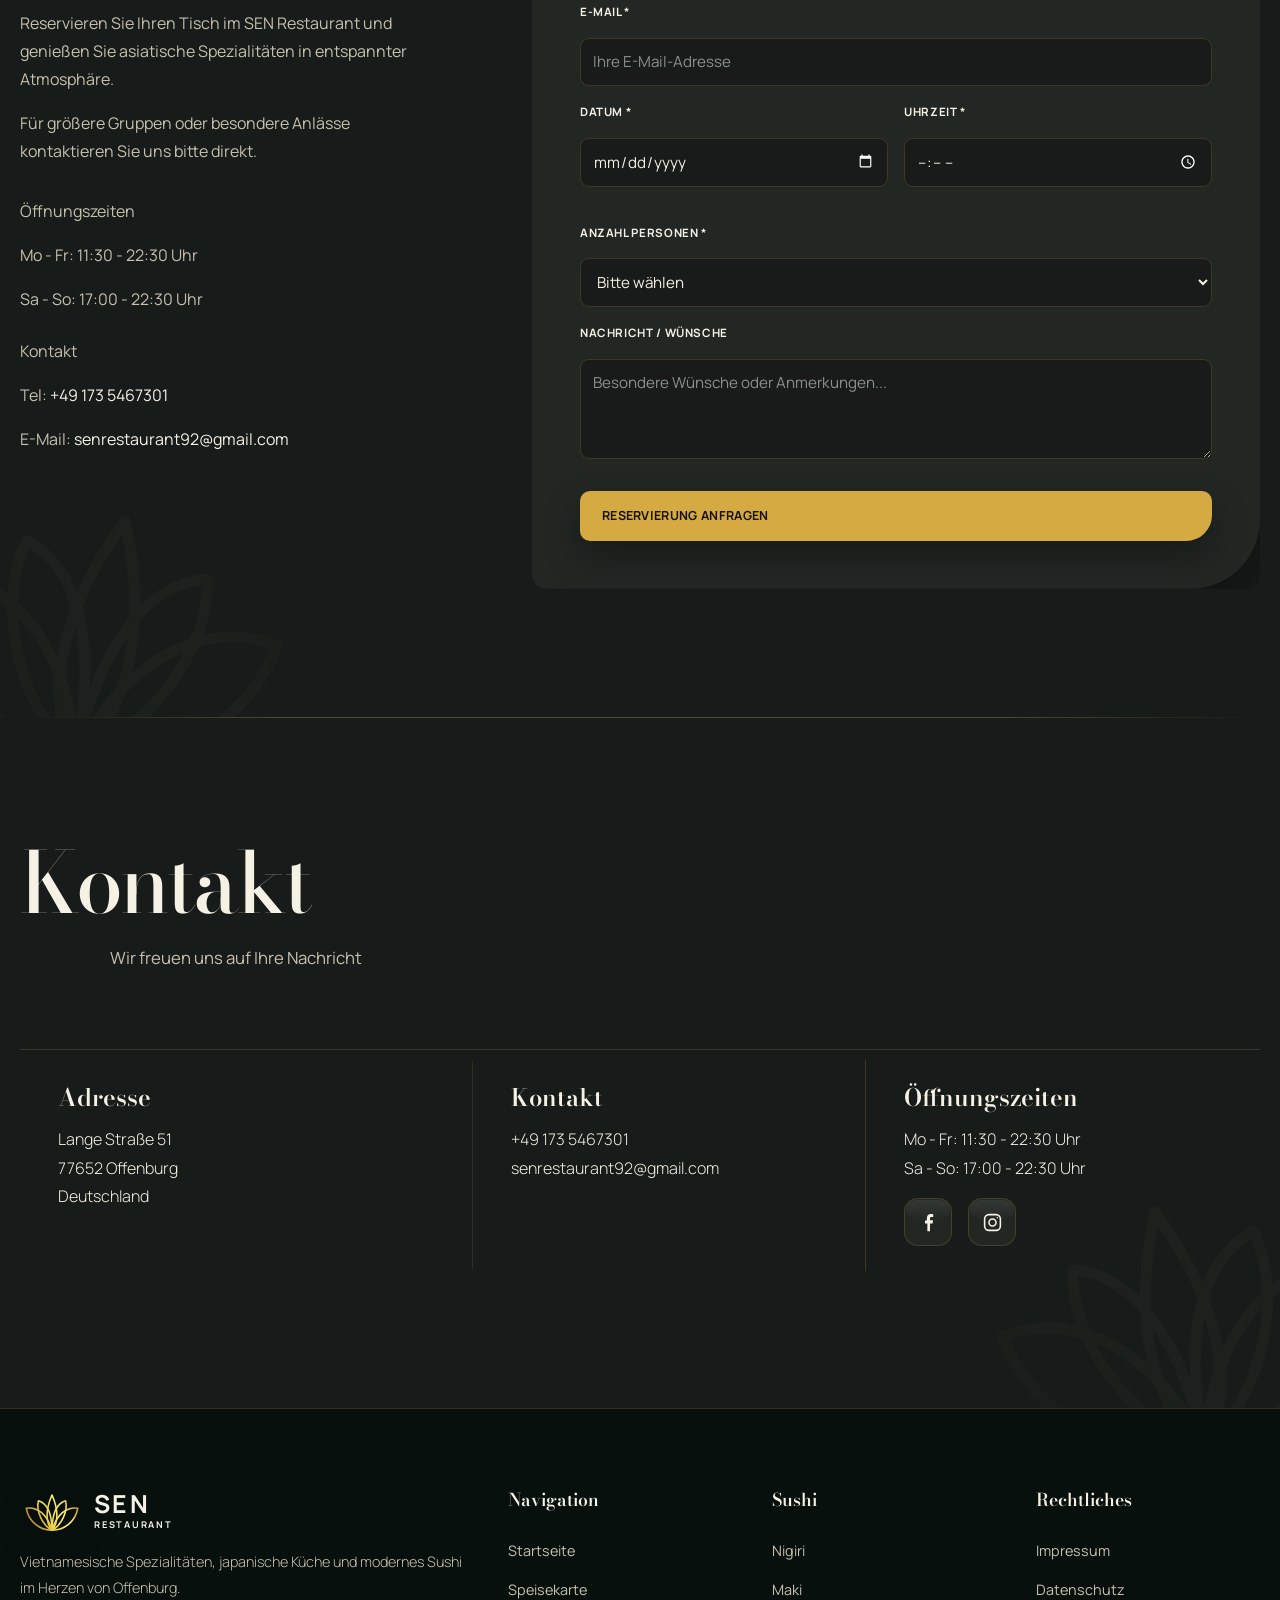
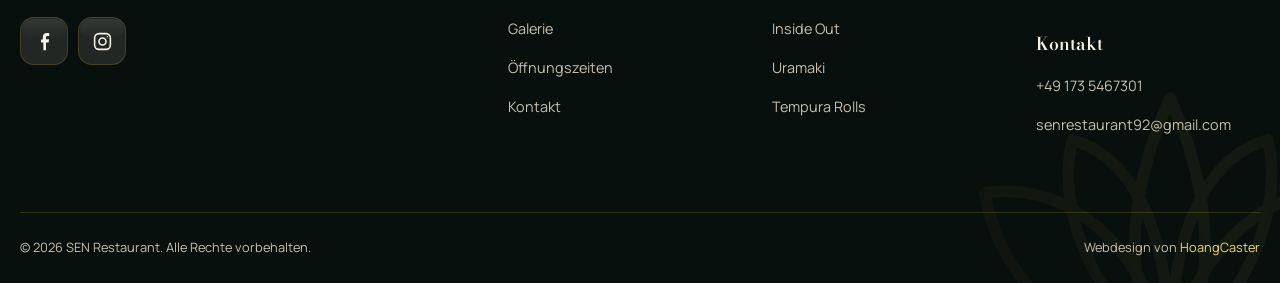
==== commit dbba852c: "upload" ====
--- a/index.html
+++ b/index.html
@@ -208,7 +208,8 @@
 
         <div class="menu-nav">
           <div class="menu-nav-wrapper">
-            <button class="menu-tab active" data-category="vorspeisen">Vorspeisen</button>
+            <button class="menu-tab active" data-category="mittagsmenu">Mittagsmenü</button>
+            <button class="menu-tab" data-category="vorspeisen">Vorspeisen</button>
             <button class="menu-tab" data-category="salate">Salate</button>
             <button class="menu-tab" data-category="suppen">Suppen</button>
             <button class="menu-tab" data-category="pho">Phở</button>
@@ -230,12 +231,93 @@
             <button class="menu-tab" data-category="softdrinks">Softdrinks</button>
             <button class="menu-tab" data-category="warme-getraenke">Warme Getränke</button>
             <button class="menu-tab" data-category="schaumwein">Schaumwein</button>
+            <button class="menu-tab" data-category="allergene">Allergene &amp; Zusatzstoffe</button>
           </div>
         </div>
 
         <div class="menu-content">
+          <!-- MITTAGSMENÜ -->
+          <div class="menu-category active" id="mittagsmenu">
+            <h3 class="menu-category-title">Mittagsmenü</h3>
+            <p class="menu-category-desc" style="margin-bottom: 24px; color: rgba(255,255,255,0.7);">Alle Gerichte werden mit Jasminreis serviert und können Spuren von Sesam enthalten.</p>
+            <div class="menu-grid">
+              <div class="menu-item">
+                <div class="menu-item-header"><span class="menu-item-name">Gebratenes Gemüse in Rote-Curry-Soße</span></div>
+                <div class="menu-item-variants">
+                  <div class="menu-variant"><span class="menu-variant-name">M11 · Knuspriges Hühnerfleisch</span><span class="menu-variant-dots"></span><span class="menu-variant-price">12,90 €</span></div>
+                  <div class="menu-variant"><span class="menu-variant-name">M12 · Rindfleisch</span><span class="menu-variant-dots"></span><span class="menu-variant-price">12,90 €</span></div>
+                  <div class="menu-variant"><span class="menu-variant-name">M13 · Hähnchenbrust</span><span class="menu-variant-dots"></span><span class="menu-variant-price">11,90 €</span></div>
+                  <div class="menu-variant"><span class="menu-variant-name">M14 · Garnelen</span><span class="menu-variant-dots"></span><span class="menu-variant-price">13,90 €</span></div>
+                  <div class="menu-variant"><span class="menu-variant-name">M15 · Tofu</span><span class="menu-variant-dots"></span><span class="menu-variant-price">11,90 €</span></div>
+                  <div class="menu-variant"><span class="menu-variant-name">M16 · Knusprige Ente</span><span class="menu-variant-dots"></span><span class="menu-variant-price">12,90 €</span></div>
+                </div>
+              </div>
+              <div class="menu-item">
+                <div class="menu-item-header"><span class="menu-item-name">Gebratenes Gemüse in Erdnusssoße</span></div>
+                <div class="menu-item-variants">
+                  <div class="menu-variant"><span class="menu-variant-name">M21 · Knuspriges Hühnerfleisch</span><span class="menu-variant-dots"></span><span class="menu-variant-price">12,90 €</span></div>
+                  <div class="menu-variant"><span class="menu-variant-name">M22 · Rindfleisch</span><span class="menu-variant-dots"></span><span class="menu-variant-price">11,90 €</span></div>
+                  <div class="menu-variant"><span class="menu-variant-name">M23 · Hähnchenbrust</span><span class="menu-variant-dots"></span><span class="menu-variant-price">10,90 €</span></div>
+                  <div class="menu-variant"><span class="menu-variant-name">M24 · Tofu</span><span class="menu-variant-dots"></span><span class="menu-variant-price">10,90 €</span></div>
+                  <div class="menu-variant"><span class="menu-variant-name">M25 · Knusprige Ente</span><span class="menu-variant-dots"></span><span class="menu-variant-price">12,90 €</span></div>
+                </div>
+              </div>
+              <div class="menu-item">
+                <div class="menu-item-header"><span class="menu-item-name">Gebratenes Gemüse mit Austern-Soße</span></div>
+                <p class="menu-item-desc">Mit Zitronengras und Knoblauch.</p>
+                <div class="menu-item-variants">
+                  <div class="menu-variant"><span class="menu-variant-name">M41 · Hähnchenbrust</span><span class="menu-variant-dots"></span><span class="menu-variant-price">10,90 €</span></div>
+                  <div class="menu-variant"><span class="menu-variant-name">M42 · Rindfleisch</span><span class="menu-variant-dots"></span><span class="menu-variant-price">11,90 €</span></div>
+                  <div class="menu-variant"><span class="menu-variant-name">M43 · Tofu</span><span class="menu-variant-dots"></span><span class="menu-variant-price">10,90 €</span></div>
+                  <div class="menu-variant"><span class="menu-variant-name">M44 · Garnelen</span><span class="menu-variant-dots"></span><span class="menu-variant-price">13,90 €</span></div>
+                  <div class="menu-variant"><span class="menu-variant-name">M45 · Knusprige Ente</span><span class="menu-variant-dots"></span><span class="menu-variant-price">12,90 €</span></div>
+                </div>
+              </div>
+              <div class="menu-item">
+                <div class="menu-item-header"><span class="menu-item-name">Gebratener Eierreis mit Gemüse</span></div>
+                <div class="menu-item-variants">
+                  <div class="menu-variant"><span class="menu-variant-name">M46 · Hühnerfleisch</span><span class="menu-variant-dots"></span><span class="menu-variant-price">11,50 €</span></div>
+                  <div class="menu-variant"><span class="menu-variant-name">M47 · Ente kross</span><span class="menu-variant-dots"></span><span class="menu-variant-price">12,90 €</span></div>
+                  <div class="menu-variant"><span class="menu-variant-name">M48 · Tofu</span><span class="menu-variant-dots"></span><span class="menu-variant-price">10,50 €</span></div>
+                  <div class="menu-variant"><span class="menu-variant-name">M49 · Rindfleisch</span><span class="menu-variant-dots"></span><span class="menu-variant-price">11,90 €</span></div>
+                  <div class="menu-variant"><span class="menu-variant-name">M50 · Garnelen</span><span class="menu-variant-dots"></span><span class="menu-variant-price">12,90 €</span></div>
+                </div>
+              </div>
+              <div class="menu-item">
+                <div class="menu-item-header"><span class="menu-item-number">M60</span><span class="menu-item-name">Mix Bowl</span><span class="menu-item-dots"></span><span class="menu-item-price">12,90 €</span></div>
+                <p class="menu-item-desc">Sushi-Reis mit Salat, Edamame, Mango, Avocado, Granatapfel, Seetang in Sesam-Wasabi-Dressing, Tempura-Großgarnele, Lachs-Tempura und Thunfisch-Tempura.</p>
+              </div>
+              <div class="menu-item">
+                <div class="menu-item-header"><span class="menu-item-name">Phở Suppe (groß)</span></div>
+                <p class="menu-item-desc">Reisbandnudeln, Frühlingszwiebeln, asiatische Kräuter, Koriander und Sojasprossen.</p>
+                <div class="menu-item-variants">
+                  <div class="menu-variant"><span class="menu-variant-name">M62 · Hühnerfleisch</span><span class="menu-variant-dots"></span><span class="menu-variant-price">12,90 €</span></div>
+                  <div class="menu-variant"><span class="menu-variant-name">M63 · Rindfleisch</span><span class="menu-variant-dots"></span><span class="menu-variant-price">12,90 €</span></div>
+                </div>
+              </div>
+              <div class="menu-item">
+                <div class="menu-item-header"><span class="menu-item-name">Mittagsmenü · Sushi</span></div>
+                <p class="menu-item-desc">Keine Änderungen bei den Sushi-Menüs möglich. Kann Spuren von Sesam und Bio-Kresse enthalten.</p>
+                <div class="menu-item-variants">
+                  <div class="menu-variant"><span class="menu-variant-name">M64 · 6 Sake Maki, 6 Tuna Maki, 6 Kappa Maki, Wakame-Salat</span><span class="menu-variant-dots"></span><span class="menu-variant-price">11,90 €</span></div>
+                  <div class="menu-variant"><span class="menu-variant-name">M65 · 8 Salmon Skin Inside Out, 6 Avocado Maki, 1 Sake Nigiri, Wakame-Salat</span><span class="menu-variant-dots"></span><span class="menu-variant-price">13,90 €</span></div>
+                  <div class="menu-variant"><span class="menu-variant-name">M66 · 8 Vegan Mini Crunchy, 6 Avocado Maki, 6 Kappa Maki, Wakame-Salat</span><span class="menu-variant-dots"></span><span class="menu-variant-price">14,90 €</span></div>
+                </div>
+              </div>
+              <div class="menu-item">
+                <div class="menu-item-header"><span class="menu-item-name">Hausgemachte Eistees &amp; Mixgetränke</span></div>
+                <div class="menu-item-variants">
+                  <div class="menu-variant"><span class="menu-variant-name">M70 · Lemon Eistee</span><span class="menu-variant-dots"></span><span class="menu-variant-price">4,90 €</span></div>
+                  <div class="menu-variant"><span class="menu-variant-name">M71 · Lychee Rose Eistee</span><span class="menu-variant-dots"></span><span class="menu-variant-price">4,90 €</span></div>
+                  <div class="menu-variant"><span class="menu-variant-name">M72 · Tropical Eistee</span><span class="menu-variant-dots"></span><span class="menu-variant-price">4,90 €</span></div>
+                  <div class="menu-variant"><span class="menu-variant-name">M73 · Hausgemachte Limonade</span><span class="menu-variant-dots"></span><span class="menu-variant-price">4,90 €</span></div>
+                </div>
+              </div>
+            </div>
+          </div>
+
           <!-- VORSPEISEN -->
-          <div class="menu-category active" id="vorspeisen">
+          <div class="menu-category" id="vorspeisen">
             <h3 class="menu-category-title">Vorspeisen</h3>
             <div class="menu-grid">
               <div class="menu-item">
@@ -324,25 +406,25 @@
                   <div class="menu-variant">
                     <span class="menu-variant-name">Tofu</span>
                     <span class="menu-variant-dots"></span>
+                    <span class="menu-variant-price">5,50 €</span>
+                  </div>
+                  <span class="menu-item-allergens">Allergene: B, M</span>
+                  <div class="menu-variant">
+                    <span class="menu-variant-name">Rindfleisch</span>
+                    <span class="menu-variant-dots"></span>
                     <span class="menu-variant-price">6,50 €</span>
                   </div>
-                  <span class="menu-item-allergens">Allergene: B, M</span>
-                  <div class="menu-variant">
-                    <span class="menu-variant-name">Rindfleisch</span>
-                    <span class="menu-variant-dots"></span>
-                    <span class="menu-variant-price">7,50 €</span>
-                  </div>
                   <span class="menu-item-allergens">Allergene: B</span>
                   <div class="menu-variant">
                     <span class="menu-variant-name">Gekochter Lachs</span>
                     <span class="menu-variant-dots"></span>
-                    <span class="menu-variant-price">7,50 €</span>
+                    <span class="menu-variant-price">6,50 €</span>
                   </div>
                   <span class="menu-item-allergens">Allergene: B, C</span>
                   <div class="menu-variant">
                     <span class="menu-variant-name">Knuspriges Hähnchen</span>
                     <span class="menu-variant-dots"></span>
-                    <span class="menu-variant-price">6,90 €</span>
+                    <span class="menu-variant-price">5,90 €</span>
                   </div>
                   <span class="menu-item-allergens">Allergene: B, D</span>
                 </div>
@@ -433,32 +515,32 @@
                   <div class="menu-variant">
                     <span class="menu-variant-name">Tofu-Tempura</span>
                     <span class="menu-variant-dots"></span>
+                    <span class="menu-variant-price">8,90 €</span>
+                  </div>
+                  <div class="menu-variant">
+                    <span class="menu-variant-name">Rinderfilet</span>
+                    <span class="menu-variant-dots"></span>
                     <span class="menu-variant-price">9,90 €</span>
                   </div>
                   <div class="menu-variant">
-                    <span class="menu-variant-name">Rinderfilet</span>
+                    <span class="menu-variant-name">Gegrillte Hähnchenbrust</span>
+                    <span class="menu-variant-dots"></span>
+                    <span class="menu-variant-price">9,90 €</span>
+                  </div>
+                  <div class="menu-variant">
+                    <span class="menu-variant-name">Ente</span>
                     <span class="menu-variant-dots"></span>
                     <span class="menu-variant-price">10,90 €</span>
                   </div>
                   <div class="menu-variant">
-                    <span class="menu-variant-name">Gegrillte Hähnchenbrust</span>
+                    <span class="menu-variant-name">Garnelen</span>
                     <span class="menu-variant-dots"></span>
                     <span class="menu-variant-price">10,90 €</span>
                   </div>
                   <div class="menu-variant">
-                    <span class="menu-variant-name">Ente</span>
-                    <span class="menu-variant-dots"></span>
-                    <span class="menu-variant-price">11,90 €</span>
-                  </div>
-                  <div class="menu-variant">
-                    <span class="menu-variant-name">Garnelen</span>
-                    <span class="menu-variant-dots"></span>
-                    <span class="menu-variant-price">11,90 €</span>
-                  </div>
-                  <div class="menu-variant">
                     <span class="menu-variant-name">Tintenfisch</span>
                     <span class="menu-variant-dots"></span>
-                    <span class="menu-variant-price">11,90 €</span>
+                    <span class="menu-variant-price">10,90 €</span>
                   </div>
                 </div>
               </div>
@@ -473,22 +555,22 @@
                   <div class="menu-variant">
                     <span class="menu-variant-name">Tofu-Tempura</span>
                     <span class="menu-variant-dots"></span>
-                    <span class="menu-variant-price">10,90 €</span>
+                    <span class="menu-variant-price">9,90 €</span>
                   </div>
                   <div class="menu-variant">
                     <span class="menu-variant-name">Flambierter Lachs</span>
                     <span class="menu-variant-dots"></span>
-                    <span class="menu-variant-price">15,90 €</span>
+                    <span class="menu-variant-price">14,90 €</span>
                   </div>
                   <div class="menu-variant">
                     <span class="menu-variant-name">Gegrillte Hähnchenbrust</span>
                     <span class="menu-variant-dots"></span>
-                    <span class="menu-variant-price">13,90 €</span>
+                    <span class="menu-variant-price">12,90 €</span>
                   </div>
                   <div class="menu-variant">
                     <span class="menu-variant-name">Flambierter Thunfisch</span>
                     <span class="menu-variant-dots"></span>
-                    <span class="menu-variant-price">15,90 €</span>
+                    <span class="menu-variant-price">14,90 €</span>
                   </div>
                 </div>
               </div>
@@ -558,34 +640,27 @@
             <div class="menu-grid">
               <div class="menu-item">
                 <div class="menu-item-header">
-                  <span class="menu-item-name">Phở Hühnerfleisch</span>
-                </div>
-                <div class="menu-item-variants">
-                  <div class="menu-variant">
-                    <span class="menu-variant-name">Klein</span>
+                  <span class="menu-item-number">17.</span>
+                  <span class="menu-item-name">Phở Suppe</span>
+                </div>
+                <div class="menu-item-variants">
+                  <div class="menu-variant">
+                    <span class="menu-variant-name">A · Hühnerfleisch (klein)</span>
                     <span class="menu-variant-dots"></span>
                     <span class="menu-variant-price">9,50 €</span>
                   </div>
                   <div class="menu-variant">
-                    <span class="menu-variant-name">Groß</span>
+                    <span class="menu-variant-name">A · Hühnerfleisch (groß)</span>
                     <span class="menu-variant-dots"></span>
                     <span class="menu-variant-price">16,90 €</span>
                   </div>
-                </div>
-              </div>
-
-              <div class="menu-item">
-                <div class="menu-item-header">
-                  <span class="menu-item-name">Phở Rindfleisch</span>
-                </div>
-                <div class="menu-item-variants">
-                  <div class="menu-variant">
-                    <span class="menu-variant-name">Klein</span>
+                  <div class="menu-variant">
+                    <span class="menu-variant-name">B · Rindfleisch (klein)</span>
                     <span class="menu-variant-dots"></span>
                     <span class="menu-variant-price">9,50 €</span>
                   </div>
                   <div class="menu-variant">
-                    <span class="menu-variant-name">Groß</span>
+                    <span class="menu-variant-name">B · Rindfleisch (groß)</span>
                     <span class="menu-variant-dots"></span>
                     <span class="menu-variant-price">16,90 €</span>
                   </div>
@@ -605,12 +680,12 @@
                 </div>
                 <p class="menu-item-desc">Warme Reisnudeln mit eingelegtem Gemüse, Salat, Gurken, Sojasprossen, asiatischen Kräutern, Röstzwiebeln, Erdnüssen und Sesam. Dazu Fischsoße.</p>
                 <div class="menu-item-variants">
-                  <div class="menu-variant"><span class="menu-variant-name">Tofu</span><span class="menu-variant-dots"></span><span class="menu-variant-price">15,90 €</span></div>
-                  <div class="menu-variant"><span class="menu-variant-name">Rindfleisch</span><span class="menu-variant-dots"></span><span class="menu-variant-price">17,90 €</span></div>
-                  <div class="menu-variant"><span class="menu-variant-name">Vietnamesische Frühlingsrollen</span><span class="menu-variant-dots"></span><span class="menu-variant-price">17,90 €</span></div>
-                  <div class="menu-variant"><span class="menu-variant-name">Knusprige Ente</span><span class="menu-variant-dots"></span><span class="menu-variant-price">19,90 €</span></div>
-                  <div class="menu-variant"><span class="menu-variant-name">Gebratener Lachs</span><span class="menu-variant-dots"></span><span class="menu-variant-price">19,90 €</span></div>
-                  <div class="menu-variant"><span class="menu-variant-name">Knuspriges Hähnchen</span><span class="menu-variant-dots"></span><span class="menu-variant-price">19,90 €</span></div>
+                  <div class="menu-variant"><span class="menu-variant-name">Tofu</span><span class="menu-variant-dots"></span><span class="menu-variant-price">14,90 €</span></div>
+                  <div class="menu-variant"><span class="menu-variant-name">Rindfleisch</span><span class="menu-variant-dots"></span><span class="menu-variant-price">16,90 €</span></div>
+                  <div class="menu-variant"><span class="menu-variant-name">Vietnamesische Frühlingsrollen</span><span class="menu-variant-dots"></span><span class="menu-variant-price">16,90 €</span></div>
+                  <div class="menu-variant"><span class="menu-variant-name">Knusprige Ente</span><span class="menu-variant-dots"></span><span class="menu-variant-price">18,90 €</span></div>
+                  <div class="menu-variant"><span class="menu-variant-name">Gebratener Lachs</span><span class="menu-variant-dots"></span><span class="menu-variant-price">18,90 €</span></div>
+                  <div class="menu-variant"><span class="menu-variant-name">Knuspriges Hähnchen</span><span class="menu-variant-dots"></span><span class="menu-variant-price">18,90 €</span></div>
                 </div>
               </div>
 
@@ -621,12 +696,12 @@
                 </div>
                 <p class="menu-item-desc">Scharf, mit Saisongemüse, Kokosmilch-Soße und Jasminreis.</p>
                 <div class="menu-item-variants">
-                  <div class="menu-variant"><span class="menu-variant-name">Tofu</span><span class="menu-variant-dots"></span><span class="menu-variant-price">14,90 €</span></div>
-                  <div class="menu-variant"><span class="menu-variant-name">Rindfleisch</span><span class="menu-variant-dots"></span><span class="menu-variant-price">17,90 €</span></div>
-                  <div class="menu-variant"><span class="menu-variant-name">Ente</span><span class="menu-variant-dots"></span><span class="menu-variant-price">19,90 €</span></div>
-                  <div class="menu-variant"><span class="menu-variant-name">Knuspriges Hähnchen</span><span class="menu-variant-dots"></span><span class="menu-variant-price">17,90 €</span></div>
-                  <div class="menu-variant"><span class="menu-variant-name">Garnelen</span><span class="menu-variant-dots"></span><span class="menu-variant-price">19,90 €</span></div>
-                  <div class="menu-variant"><span class="menu-variant-name">Knusprige Tilapia</span><span class="menu-variant-dots"></span><span class="menu-variant-price">19,90 €</span></div>
+                  <div class="menu-variant"><span class="menu-variant-name">Tofu</span><span class="menu-variant-dots"></span><span class="menu-variant-price">13,90 €</span></div>
+                  <div class="menu-variant"><span class="menu-variant-name">Rindfleisch</span><span class="menu-variant-dots"></span><span class="menu-variant-price">16,90 €</span></div>
+                  <div class="menu-variant"><span class="menu-variant-name">Ente</span><span class="menu-variant-dots"></span><span class="menu-variant-price">18,90 €</span></div>
+                  <div class="menu-variant"><span class="menu-variant-name">Knuspriges Hähnchen</span><span class="menu-variant-dots"></span><span class="menu-variant-price">16,90 €</span></div>
+                  <div class="menu-variant"><span class="menu-variant-name">Garnelen</span><span class="menu-variant-dots"></span><span class="menu-variant-price">18,90 €</span></div>
+                  <div class="menu-variant"><span class="menu-variant-name">Knusprige Tilapia</span><span class="menu-variant-dots"></span><span class="menu-variant-price">18,90 €</span></div>
                 </div>
               </div>
 
@@ -637,12 +712,12 @@
                 </div>
                 <p class="menu-item-desc">Mango-Creme, verfeinert mit Kokosmilch, Reis und Saisongemüse.</p>
                 <div class="menu-item-variants">
-                  <div class="menu-variant"><span class="menu-variant-name">Tofu</span><span class="menu-variant-dots"></span><span class="menu-variant-price">14,90 €</span></div>
-                  <div class="menu-variant"><span class="menu-variant-name">Rindfleisch</span><span class="menu-variant-dots"></span><span class="menu-variant-price">17,90 €</span></div>
-                  <div class="menu-variant"><span class="menu-variant-name">Ente</span><span class="menu-variant-dots"></span><span class="menu-variant-price">19,90 €</span></div>
-                  <div class="menu-variant"><span class="menu-variant-name">Knuspriges Hähnchen</span><span class="menu-variant-dots"></span><span class="menu-variant-price">17,90 €</span></div>
-                  <div class="menu-variant"><span class="menu-variant-name">Garnelen</span><span class="menu-variant-dots"></span><span class="menu-variant-price">19,90 €</span></div>
-                  <div class="menu-variant"><span class="menu-variant-name">Knusprige Tilapia</span><span class="menu-variant-dots"></span><span class="menu-variant-price">19,90 €</span></div>
+                  <div class="menu-variant"><span class="menu-variant-name">Tofu</span><span class="menu-variant-dots"></span><span class="menu-variant-price">13,90 €</span></div>
+                  <div class="menu-variant"><span class="menu-variant-name">Rindfleisch</span><span class="menu-variant-dots"></span><span class="menu-variant-price">16,90 €</span></div>
+                  <div class="menu-variant"><span class="menu-variant-name">Ente</span><span class="menu-variant-dots"></span><span class="menu-variant-price">18,90 €</span></div>
+                  <div class="menu-variant"><span class="menu-variant-name">Knuspriges Hähnchen</span><span class="menu-variant-dots"></span><span class="menu-variant-price">16,90 €</span></div>
+                  <div class="menu-variant"><span class="menu-variant-name">Garnelen</span><span class="menu-variant-dots"></span><span class="menu-variant-price">18,90 €</span></div>
+                  <div class="menu-variant"><span class="menu-variant-name">Knusprige Tilapia</span><span class="menu-variant-dots"></span><span class="menu-variant-price">18,90 €</span></div>
                 </div>
               </div>
 
@@ -653,12 +728,12 @@
                 </div>
                 <p class="menu-item-desc">Erdnuss-Creme, verfeinert mit Kokosmilch, Saisongemüse, Reis und Salat-Mix.</p>
                 <div class="menu-item-variants">
-                  <div class="menu-variant"><span class="menu-variant-name">Tofu</span><span class="menu-variant-dots"></span><span class="menu-variant-price">14,90 €</span></div>
-                  <div class="menu-variant"><span class="menu-variant-name">Rindfleisch</span><span class="menu-variant-dots"></span><span class="menu-variant-price">17,90 €</span></div>
-                  <div class="menu-variant"><span class="menu-variant-name">Ente</span><span class="menu-variant-dots"></span><span class="menu-variant-price">19,90 €</span></div>
-                  <div class="menu-variant"><span class="menu-variant-name">Knuspriges Hähnchen</span><span class="menu-variant-dots"></span><span class="menu-variant-price">17,90 €</span></div>
-                  <div class="menu-variant"><span class="menu-variant-name">Garnelen</span><span class="menu-variant-dots"></span><span class="menu-variant-price">19,90 €</span></div>
-                  <div class="menu-variant"><span class="menu-variant-name">Knusprige Tilapia</span><span class="menu-variant-dots"></span><span class="menu-variant-price">19,90 €</span></div>
+                  <div class="menu-variant"><span class="menu-variant-name">Tofu</span><span class="menu-variant-dots"></span><span class="menu-variant-price">13,90 €</span></div>
+                  <div class="menu-variant"><span class="menu-variant-name">Rindfleisch</span><span class="menu-variant-dots"></span><span class="menu-variant-price">16,90 €</span></div>
+                  <div class="menu-variant"><span class="menu-variant-name">Ente</span><span class="menu-variant-dots"></span><span class="menu-variant-price">18,90 €</span></div>
+                  <div class="menu-variant"><span class="menu-variant-name">Knuspriges Hähnchen</span><span class="menu-variant-dots"></span><span class="menu-variant-price">16,90 €</span></div>
+                  <div class="menu-variant"><span class="menu-variant-name">Garnelen</span><span class="menu-variant-dots"></span><span class="menu-variant-price">18,90 €</span></div>
+                  <div class="menu-variant"><span class="menu-variant-name">Knusprige Tilapia</span><span class="menu-variant-dots"></span><span class="menu-variant-price">18,90 €</span></div>
                 </div>
               </div>
 
@@ -669,12 +744,12 @@
                 </div>
                 <p class="menu-item-desc">Saisongemüse, Tomaten, Ananas und Zuckerschoten, dazu Jasminreis.</p>
                 <div class="menu-item-variants">
-                  <div class="menu-variant"><span class="menu-variant-name">Tofu</span><span class="menu-variant-dots"></span><span class="menu-variant-price">14,90 €</span></div>
-                  <div class="menu-variant"><span class="menu-variant-name">Rindfleisch</span><span class="menu-variant-dots"></span><span class="menu-variant-price">17,90 €</span></div>
-                  <div class="menu-variant"><span class="menu-variant-name">Ente</span><span class="menu-variant-dots"></span><span class="menu-variant-price">19,90 €</span></div>
-                  <div class="menu-variant"><span class="menu-variant-name">Knuspriges Hähnchen</span><span class="menu-variant-dots"></span><span class="menu-variant-price">17,90 €</span></div>
-                  <div class="menu-variant"><span class="menu-variant-name">Garnelen</span><span class="menu-variant-dots"></span><span class="menu-variant-price">19,90 €</span></div>
-                  <div class="menu-variant"><span class="menu-variant-name">Knusprige Tilapia</span><span class="menu-variant-dots"></span><span class="menu-variant-price">19,90 €</span></div>
+                  <div class="menu-variant"><span class="menu-variant-name">Tofu</span><span class="menu-variant-dots"></span><span class="menu-variant-price">13,90 €</span></div>
+                  <div class="menu-variant"><span class="menu-variant-name">Rindfleisch</span><span class="menu-variant-dots"></span><span class="menu-variant-price">16,90 €</span></div>
+                  <div class="menu-variant"><span class="menu-variant-name">Ente</span><span class="menu-variant-dots"></span><span class="menu-variant-price">18,90 €</span></div>
+                  <div class="menu-variant"><span class="menu-variant-name">Knuspriges Hähnchen</span><span class="menu-variant-dots"></span><span class="menu-variant-price">16,90 €</span></div>
+                  <div class="menu-variant"><span class="menu-variant-name">Garnelen</span><span class="menu-variant-dots"></span><span class="menu-variant-price">18,90 €</span></div>
+                  <div class="menu-variant"><span class="menu-variant-name">Knusprige Tilapia</span><span class="menu-variant-dots"></span><span class="menu-variant-price">18,90 €</span></div>
                 </div>
               </div>
 
@@ -685,12 +760,12 @@
                 </div>
                 <p class="menu-item-desc">Gebratene Udon-Nudeln, frisches Gemüse und Sesam, dazu Teriyaki-Soße.</p>
                 <div class="menu-item-variants">
-                  <div class="menu-variant"><span class="menu-variant-name">Tofu</span><span class="menu-variant-dots"></span><span class="menu-variant-price">14,90 €</span></div>
-                  <div class="menu-variant"><span class="menu-variant-name">Rindfleisch</span><span class="menu-variant-dots"></span><span class="menu-variant-price">17,90 €</span></div>
-                  <div class="menu-variant"><span class="menu-variant-name">Ente</span><span class="menu-variant-dots"></span><span class="menu-variant-price">19,90 €</span></div>
-                  <div class="menu-variant"><span class="menu-variant-name">Knuspriges Hähnchen</span><span class="menu-variant-dots"></span><span class="menu-variant-price">17,90 €</span></div>
-                  <div class="menu-variant"><span class="menu-variant-name">Garnelen</span><span class="menu-variant-dots"></span><span class="menu-variant-price">19,90 €</span></div>
-                  <div class="menu-variant"><span class="menu-variant-name">Knusprige Tilapia</span><span class="menu-variant-dots"></span><span class="menu-variant-price">19,90 €</span></div>
+                  <div class="menu-variant"><span class="menu-variant-name">Tofu</span><span class="menu-variant-dots"></span><span class="menu-variant-price">13,90 €</span></div>
+                  <div class="menu-variant"><span class="menu-variant-name">Rindfleisch</span><span class="menu-variant-dots"></span><span class="menu-variant-price">16,90 €</span></div>
+                  <div class="menu-variant"><span class="menu-variant-name">Ente</span><span class="menu-variant-dots"></span><span class="menu-variant-price">18,90 €</span></div>
+                  <div class="menu-variant"><span class="menu-variant-name">Knuspriges Hähnchen</span><span class="menu-variant-dots"></span><span class="menu-variant-price">16,90 €</span></div>
+                  <div class="menu-variant"><span class="menu-variant-name">Garnelen</span><span class="menu-variant-dots"></span><span class="menu-variant-price">18,90 €</span></div>
+                  <div class="menu-variant"><span class="menu-variant-name">Knusprige Tilapia</span><span class="menu-variant-dots"></span><span class="menu-variant-price">18,90 €</span></div>
                 </div>
               </div>
 
@@ -701,13 +776,13 @@
                 </div>
                 <p class="menu-item-desc">Gebratenes Gemüse mit Austernsoße und Jasminreis.</p>
                 <div class="menu-item-variants">
-                  <div class="menu-variant"><span class="menu-variant-name">Tofu</span><span class="menu-variant-dots"></span><span class="menu-variant-price">14,90 €</span></div>
-                  <div class="menu-variant"><span class="menu-variant-name">Rindfleisch</span><span class="menu-variant-dots"></span><span class="menu-variant-price">17,90 €</span></div>
-                  <div class="menu-variant"><span class="menu-variant-name">Ente</span><span class="menu-variant-dots"></span><span class="menu-variant-price">19,90 €</span></div>
-                  <div class="menu-variant"><span class="menu-variant-name">Knuspriges Hähnchen</span><span class="menu-variant-dots"></span><span class="menu-variant-price">17,90 €</span></div>
-                  <div class="menu-variant"><span class="menu-variant-name">Garnelen</span><span class="menu-variant-dots"></span><span class="menu-variant-price">19,90 €</span></div>
-                  <div class="menu-variant"><span class="menu-variant-name">Knusprige Tilapia</span><span class="menu-variant-dots"></span><span class="menu-variant-price">19,90 €</span></div>
-                  <div class="menu-variant"><span class="menu-variant-name">Hühnerfleisch</span><span class="menu-variant-dots"></span><span class="menu-variant-price">15,90 €</span></div>
+                  <div class="menu-variant"><span class="menu-variant-name">Tofu</span><span class="menu-variant-dots"></span><span class="menu-variant-price">13,90 €</span></div>
+                  <div class="menu-variant"><span class="menu-variant-name">Rindfleisch</span><span class="menu-variant-dots"></span><span class="menu-variant-price">16,90 €</span></div>
+                  <div class="menu-variant"><span class="menu-variant-name">Ente</span><span class="menu-variant-dots"></span><span class="menu-variant-price">18,90 €</span></div>
+                  <div class="menu-variant"><span class="menu-variant-name">Knuspriges Hähnchen</span><span class="menu-variant-dots"></span><span class="menu-variant-price">16,90 €</span></div>
+                  <div class="menu-variant"><span class="menu-variant-name">Garnelen</span><span class="menu-variant-dots"></span><span class="menu-variant-price">18,90 €</span></div>
+                  <div class="menu-variant"><span class="menu-variant-name">Knusprige Tilapia</span><span class="menu-variant-dots"></span><span class="menu-variant-price">18,90 €</span></div>
+                  <div class="menu-variant"><span class="menu-variant-name">Hühnerfleisch</span><span class="menu-variant-dots"></span><span class="menu-variant-price">14,90 €</span></div>
                 </div>
               </div>
 
@@ -718,11 +793,11 @@
                 </div>
                 <p class="menu-item-desc">Serviert mit gebratenem Gemüse, BBQ-Soße und spezieller Grillsoße, dazu Reis.</p>
                 <div class="menu-item-variants">
-                  <div class="menu-variant"><span class="menu-variant-name">Lachsfilet, ca. 300 g</span><span class="menu-variant-dots"></span><span class="menu-variant-price">23,90 €</span></div>
+                  <div class="menu-variant"><span class="menu-variant-name">Lachsfilet, ca. 300 g</span><span class="menu-variant-dots"></span><span class="menu-variant-price">22,90 €</span></div>
                   <div class="menu-variant"><span class="menu-variant-name">Entenbrustfilet, ca. 300 g</span><span class="menu-variant-dots"></span><span class="menu-variant-price">24,90 €</span></div>
-                  <div class="menu-variant"><span class="menu-variant-name">Garnelen, 6 St.</span><span class="menu-variant-dots"></span><span class="menu-variant-price">23,90 €</span></div>
-                  <div class="menu-variant"><span class="menu-variant-name">Thunfisch</span><span class="menu-variant-dots"></span><span class="menu-variant-price">24,90 €</span></div>
-                  <div class="menu-variant"><span class="menu-variant-name">Meeresfrüchte-Mix, 450 g</span><span class="menu-variant-dots"></span><span class="menu-variant-price">29,90 €</span></div>
+                  <div class="menu-variant"><span class="menu-variant-name">Garnelen, 6 St.</span><span class="menu-variant-dots"></span><span class="menu-variant-price">22,90 €</span></div>
+                  <div class="menu-variant"><span class="menu-variant-name">Thunfisch</span><span class="menu-variant-dots"></span><span class="menu-variant-price">23,90 €</span></div>
+                  <div class="menu-variant"><span class="menu-variant-name">Meeresfrüchte-Mix, 450 g</span><span class="menu-variant-dots"></span><span class="menu-variant-price">28,90 €</span></div>
                 </div>
               </div>
             </div>
@@ -738,7 +813,7 @@
                   <span class="menu-item-number">N1</span>
                   <span class="menu-item-name">Sake - Lachs</span>
                   <span class="menu-item-dots"></span>
-                  <span class="menu-item-price">6,90 €</span>
+                  <span class="menu-item-price">5,90 €</span>
                 </div>
               </div>
               <div class="menu-item">
@@ -746,7 +821,7 @@
                   <span class="menu-item-number">N2</span>
                   <span class="menu-item-name">Aburi Salmon - Flambierter Lachs</span>
                   <span class="menu-item-dots"></span>
-                  <span class="menu-item-price">6,90 €</span>
+                  <span class="menu-item-price">5,90 €</span>
                 </div>
               </div>
               <div class="menu-item">
@@ -754,7 +829,7 @@
                   <span class="menu-item-number">N3</span>
                   <span class="menu-item-name">Maguro - Thunfisch</span>
                   <span class="menu-item-dots"></span>
-                  <span class="menu-item-price">6,90 €</span>
+                  <span class="menu-item-price">5,90 €</span>
                 </div>
               </div>
               <div class="menu-item">
@@ -762,7 +837,7 @@
                   <span class="menu-item-number">N4</span>
                   <span class="menu-item-name">Aburi Tuna - Flambierter Thunfisch</span>
                   <span class="menu-item-dots"></span>
-                  <span class="menu-item-price">6,90 €</span>
+                  <span class="menu-item-price">5,90 €</span>
                 </div>
               </div>
               <div class="menu-item">
@@ -770,7 +845,7 @@
                   <span class="menu-item-number">N5</span>
                   <span class="menu-item-name">Ebi - Gekochte Garnelen</span>
                   <span class="menu-item-dots"></span>
-                  <span class="menu-item-price">5,90 €</span>
+                  <span class="menu-item-price">4,90 €</span>
                 </div>
               </div>
               <div class="menu-item">
@@ -778,7 +853,7 @@
                   <span class="menu-item-number">N6</span>
                   <span class="menu-item-name">Avocado</span>
                   <span class="menu-item-dots"></span>
-                  <span class="menu-item-price">5,00 €</span>
+                  <span class="menu-item-price">4,00 €</span>
                 </div>
               </div>
               <div class="menu-item">
@@ -786,7 +861,7 @@
                   <span class="menu-item-number">N7</span>
                   <span class="menu-item-name">Unagi - Aal</span>
                   <span class="menu-item-dots"></span>
-                  <span class="menu-item-price">7,90 €</span>
+                  <span class="menu-item-price">6,90 €</span>
                 </div>
               </div>
             </div>
@@ -798,23 +873,26 @@
             <div class="menu-grid">
               <div class="menu-item">
                 <div class="menu-item-header">
+                  <span class="menu-item-number">G1</span>
                   <span class="menu-item-name">Flambierter Lachs Tatar</span>
                   <span class="menu-item-dots"></span>
+                  <span class="menu-item-price">7,90 €</span>
+                </div>
+              </div>
+              <div class="menu-item">
+                <div class="menu-item-header">
+                  <span class="menu-item-number">G2</span>
+                  <span class="menu-item-name">Flambierter Thunfisch</span>
+                  <span class="menu-item-dots"></span>
                   <span class="menu-item-price">8,90 €</span>
                 </div>
               </div>
               <div class="menu-item">
                 <div class="menu-item-header">
-                  <span class="menu-item-name">Flambierter Thunfisch</span>
-                  <span class="menu-item-dots"></span>
-                  <span class="menu-item-price">9,90 €</span>
-                </div>
-              </div>
-              <div class="menu-item">
-                <div class="menu-item-header">
+                  <span class="menu-item-number">G3</span>
                   <span class="menu-item-name">Tofu Tatar</span>
                   <span class="menu-item-dots"></span>
-                  <span class="menu-item-price">7,90 €</span>
+                  <span class="menu-item-price">6,90 €</span>
                 </div>
               </div>
             </div>
@@ -929,21 +1007,21 @@
           <!-- URAMAKI -->
           <div class="menu-category" id="uramaki">
             <h3 class="menu-category-title">Uramaki</h3>
-            <p class="menu-category-desc" style="margin-bottom: 24px; color: rgba(255,255,255,0.7);">Preis: 15,90 €</p>
+            <p class="menu-category-desc" style="margin-bottom: 24px; color: rgba(255,255,255,0.7);">Preis: 13,90 €</p>
             <div class="menu-grid">
               <div class="menu-item">
                 <div class="menu-item-header">
                   <span class="menu-item-number">U1</span>
-                  <span class="menu-item-name">Tempura Garnelen</span>
-                </div>
-                <p class="menu-item-desc">Cream-Cheese, Avocado, Mango, flambierter Lachs und spezielle Soße</p>
+                  <span class="menu-item-name">Sake Fancy</span>
+                </div>
+                <p class="menu-item-desc">Tempura Garnelen, Cream-Cheese, Avocado, Mango, flambierter Lachs und spezielle Soße</p>
               </div>
               <div class="menu-item">
                 <div class="menu-item-header">
                   <span class="menu-item-number">U2</span>
-                  <span class="menu-item-name">Ebi Tempura</span>
-                </div>
-                <p class="menu-item-desc">Gurke, Frischkäse und Avocado-Mantel</p>
+                  <span class="menu-item-name">Mama Ebi</span>
+                </div>
+                <p class="menu-item-desc">Ebi Tempura, Gurke, Frischkäse und Avocado-Mantel</p>
               </div>
               <div class="menu-item">
                 <div class="menu-item-header">
@@ -976,16 +1054,18 @@
             <div class="menu-grid">
               <div class="menu-item">
                 <div class="menu-item-header">
+                  <span class="menu-item-number">A</span>
                   <span class="menu-item-name">Lachs-Tataki</span>
                   <span class="menu-item-dots"></span>
-                  <span class="menu-item-price">20,00 €</span>
-                </div>
-              </div>
-              <div class="menu-item">
-                <div class="menu-item-header">
+                  <span class="menu-item-price">18,90 €</span>
+                </div>
+              </div>
+              <div class="menu-item">
+                <div class="menu-item-header">
+                  <span class="menu-item-number">B</span>
                   <span class="menu-item-name">Thunfisch</span>
                   <span class="menu-item-dots"></span>
-                  <span class="menu-item-price">21,00 €</span>
+                  <span class="menu-item-price">18,90 €</span>
                 </div>
               </div>
             </div>
@@ -994,7 +1074,7 @@
           <!-- TEMPURA ROLLS -->
           <div class="menu-category" id="tempura-rolls">
             <h3 class="menu-category-title">Tempura Rolls</h3>
-            <p class="menu-category-desc" style="margin-bottom: 24px; color: rgba(255,255,255,0.7);">10 Stück - 14,90 €</p>
+            <p class="menu-category-desc" style="margin-bottom: 24px; color: rgba(255,255,255,0.7);">10 Stück - 13,90 €</p>
             <div class="menu-grid">
               <div class="menu-item">
                 <div class="menu-item-header">
@@ -1047,48 +1127,57 @@
             <div class="menu-grid">
               <div class="menu-item">
                 <div class="menu-item-header">
-                  <span class="menu-item-number">M1</span>
+                  <span class="menu-item-number">SET1</span>
                   <span class="menu-item-name">Lachsmenü</span>
                   <span class="menu-item-dots"></span>
-                  <span class="menu-item-price">23,90 €</span>
+                  <span class="menu-item-price">21,90 €</span>
                 </div>
                 <p class="menu-item-desc">6 St. Maki · 10 St. Sake Crunchy · 3 St. Nigiri Sake</p>
               </div>
               <div class="menu-item">
                 <div class="menu-item-header">
-                  <span class="menu-item-number">M2</span>
+                  <span class="menu-item-number">SET2</span>
                   <span class="menu-item-name">Tuna Menü</span>
                   <span class="menu-item-dots"></span>
-                  <span class="menu-item-price">23,90 €</span>
+                  <span class="menu-item-price">21,90 €</span>
                 </div>
                 <p class="menu-item-desc">6 St. Maki Tuna · 10 St. Thunfisch Crunchy · 2 St. Nigiri</p>
               </div>
               <div class="menu-item">
                 <div class="menu-item-header">
-                  <span class="menu-item-number">M3</span>
+                  <span class="menu-item-number">SET3</span>
                   <span class="menu-item-name">Veggie Menü</span>
                   <span class="menu-item-dots"></span>
-                  <span class="menu-item-price">17,50 €</span>
+                  <span class="menu-item-price">15,50 €</span>
                 </div>
                 <p class="menu-item-desc">6 St. Avocado Maki · 8 St. Veggie Inside Out · 2 St. Avocado Nigiri</p>
               </div>
               <div class="menu-item">
                 <div class="menu-item-header">
-                  <span class="menu-item-number">M4</span>
+                  <span class="menu-item-number">SET4</span>
+                  <span class="menu-item-name">Menü für 2 Personen</span>
+                  <span class="menu-item-dots"></span>
+                  <span class="menu-item-price">51,90 €</span>
+                </div>
+                <p class="menu-item-desc">6 St. Maki Lachs · 8 St. Sen Roll · 5 St. Sashimi Mix · 2 St. Lachs Gunkan · 10 St. Ebi Crunchy · 2 St. Nigiri Thunfisch</p>
+              </div>
+              <div class="menu-item">
+                <div class="menu-item-header">
+                  <span class="menu-item-number">SET5</span>
                   <span class="menu-item-name">Menü für 3 Personen</span>
                   <span class="menu-item-dots"></span>
-                  <span class="menu-item-price">85,90 €</span>
+                  <span class="menu-item-price">83,90 €</span>
                 </div>
                 <p class="menu-item-desc">12 St. Maki Mix · 8 St. Lachs Inside Out · 8 St. Sen Roll · 5 St. Sashimi Mix · 2 St. Lachs Nigiri · 2 St. Gunkan Thunfisch · 10 St. Lachs Tempura · 8 St. King Avocado</p>
               </div>
               <div class="menu-item">
                 <div class="menu-item-header">
-                  <span class="menu-item-number">M5</span>
-                  <span class="menu-item-name">Menü für 2 Personen</span>
-                  <span class="menu-item-dots"></span>
-                  <span class="menu-item-price"><span class="price-placeholder">Preis auf Anfrage</span></span>
-                </div>
-                <p class="menu-item-desc">6 St. Maki Lachs · 8 St. Sen Roll · 5 St. Sashimi Mix · 2 St. Lachs Gunkan · 10 St. Ebi Crunchy · 2 St. Nigiri Thunfisch</p>
+                  <span class="menu-item-number">SET6</span>
+                  <span class="menu-item-name">Party Mix (120 St.)</span>
+                  <span class="menu-item-dots"></span>
+                  <span class="menu-item-price">110,00 €</span>
+                </div>
+                <p class="menu-item-desc">Persönlich vom Küchenchef und Inhaber zubereitet. Verschiedene Sushi-Formen und Zutaten – lassen Sie sich überraschen.</p>
               </div>
             </div>
           </div>
@@ -1102,7 +1191,7 @@
                   <span class="menu-item-number">171.</span>
                   <span class="menu-item-name">Kokos-Panna-Cotta</span>
                   <span class="menu-item-dots"></span>
-                  <span class="menu-item-price">7,90 €</span>
+                  <span class="menu-item-price">6,90 €</span>
                 </div>
                 <p class="menu-item-desc">Mit Grüntee-Eis.</p>
               </div>
@@ -1111,7 +1200,7 @@
                   <span class="menu-item-number">172.</span>
                   <span class="menu-item-name">Chuối Chiên</span>
                   <span class="menu-item-dots"></span>
-                  <span class="menu-item-price">7,90 €</span>
+                  <span class="menu-item-price">6,90 €</span>
                 </div>
                 <p class="menu-item-desc">Gebackene Banane mit Honig und Erdnüssen, dazu Vanilleeis.</p>
               </div>
@@ -1127,7 +1216,7 @@
                   <span class="menu-item-number">100.</span>
                   <span class="menu-item-name">Mojito</span>
                   <span class="menu-item-dots"></span>
-                  <span class="menu-item-price">9,90 €</span>
+                  <span class="menu-item-price">8,90 €</span>
                 </div>
                 <p class="menu-item-desc">Rum · Limettensaft · Rohrzuckersirup · Minze · Soda</p>
               </div>
@@ -1136,7 +1225,7 @@
                   <span class="menu-item-number">101.</span>
                   <span class="menu-item-name">Mai Tai Hawaii</span>
                   <span class="menu-item-dots"></span>
-                  <span class="menu-item-price">9,90 €</span>
+                  <span class="menu-item-price">8,90 €</span>
                 </div>
                 <p class="menu-item-desc">Rum · Triple Sec · Zitronensaft · Orangensaft · Ananassaft · Erdbeersirup</p>
               </div>
@@ -1145,7 +1234,7 @@
                   <span class="menu-item-number">102.</span>
                   <span class="menu-item-name">Strawberry Colada</span>
                   <span class="menu-item-dots"></span>
-                  <span class="menu-item-price">9,90 €</span>
+                  <span class="menu-item-price">8,90 €</span>
                 </div>
                 <p class="menu-item-desc">Rum · Erdbeersirup · Kokossirup · Ananassaft</p>
               </div>
@@ -1154,7 +1243,7 @@
                   <span class="menu-item-number">103.</span>
                   <span class="menu-item-name">Hugo</span>
                   <span class="menu-item-dots"></span>
-                  <span class="menu-item-price">9,90 €</span>
+                  <span class="menu-item-price">8,90 €</span>
                 </div>
                 <p class="menu-item-desc">Prosecco · Holunderblütensirup · Limette · Minze · Sodawasser</p>
               </div>
@@ -1163,7 +1252,7 @@
                   <span class="menu-item-number">104.</span>
                   <span class="menu-item-name">Aperol Spritz</span>
                   <span class="menu-item-dots"></span>
-                  <span class="menu-item-price">9,90 €</span>
+                  <span class="menu-item-price">8,90 €</span>
                 </div>
                 <p class="menu-item-desc">Aperol · Prosecco · Sodawasser · Orange</p>
               </div>
@@ -1326,14 +1415,6 @@
               </div>
               <div class="menu-item">
                 <div class="menu-item-header">
-                  <span class="menu-item-number">238.</span>
-                  <span class="menu-item-name">Saigon Bier 0,33 L</span>
-                  <span class="menu-item-dots"></span>
-                  <span class="menu-item-price">5,90 €</span>
-                </div>
-              </div>
-              <div class="menu-item">
-                <div class="menu-item-header">
                   <span class="menu-item-number">239.</span>
                   <span class="menu-item-name">Singha Bier 0,33 L</span>
                   <span class="menu-item-dots"></span>
@@ -1371,20 +1452,10 @@
               </div>
               <div class="menu-item">
                 <div class="menu-item-header">
-                  <span class="menu-item-number">244.</span>
-                  <span class="menu-item-name">Tafelwasser mit Kohlensäure</span>
-                </div>
-                <div class="menu-item-variants">
-                  <div class="menu-variant"><span class="menu-variant-name">0,2 L</span><span class="menu-variant-dots"></span><span class="menu-variant-price">2,50 €</span></div>
-                  <div class="menu-variant"><span class="menu-variant-name">0,4 L</span><span class="menu-variant-dots"></span><span class="menu-variant-price">3,90 €</span></div>
-                </div>
-              </div>
-              <div class="menu-item">
-                <div class="menu-item-header">
                   <span class="menu-item-number">245.</span>
-                  <span class="menu-item-name">Selters Gourmet</span>
-                </div>
-                <p class="menu-item-desc">Classic oder Still.</p>
+                  <span class="menu-item-name">Flasche Wasser</span>
+                </div>
+                <p class="menu-item-desc">Classic oder Still von Selters Gülinaral.</p>
                 <div class="menu-item-variants">
                   <div class="menu-variant"><span class="menu-variant-name">0,25 L</span><span class="menu-variant-dots"></span><span class="menu-variant-price">3,00 €</span></div>
                   <div class="menu-variant"><span class="menu-variant-name">0,5 L</span><span class="menu-variant-dots"></span><span class="menu-variant-price">4,90 €</span></div>
@@ -1428,6 +1499,9 @@
                 <div class="menu-item-header"><span class="menu-item-number">284.</span><span class="menu-item-name">SEN Tee</span><span class="menu-item-dots"></span><span class="menu-item-price">5,00 €</span></div>
                 <p class="menu-item-desc">Jasmintee, Zitronengras, Orangenscheiben, Minze und ein Schuss Honig.</p>
               </div>
+              <div class="menu-item">
+                <div class="menu-item-header"><span class="menu-item-number">285.</span><span class="menu-item-name">Kaffee / Espresso</span><span class="menu-item-dots"></span><span class="menu-item-price">2,90 €</span></div>
+              </div>
             </div>
           </div>
 
@@ -1446,6 +1520,22 @@
                 <div class="menu-item-header"><span class="menu-item-number">252.</span><span class="menu-item-name">Sasbacher Spätburgunder, 0,1 L</span><span class="menu-item-dots"></span><span class="menu-item-price">4,90 €</span></div>
               </div>
             </div>
+          </div>
+
+          <!-- ALLERGENE & ZUSATZSTOFFE -->
+          <div class="menu-category" id="allergene">
+            <h3 class="menu-category-title">Allergene &amp; Zusatzstoffe</h3>
+            <div class="menu-grid">
+              <div class="menu-item">
+                <div class="menu-item-header"><span class="menu-item-name">Allergene</span></div>
+                <p class="menu-item-desc">A · Eier<br>B · Erdnüsse<br>C · Fisch<br>D · Glutenhaltiges Getreide (Weizen)<br>E · Krebstiere<br>F · Lupinen<br>G · Milch<br>H · Schalenfrüchte<br>I · Schwefeldioxid und Sulfite<br>J · Sellerie<br>K · Senf<br>L · Sesamsamen<br>M · Soja<br>N · Weichtiere (Mollusken)</p>
+              </div>
+              <div class="menu-item">
+                <div class="menu-item-header"><span class="menu-item-name">Zusatzstoffe</span></div>
+                <p class="menu-item-desc">1 · mit Farbstoff<br>2 · coffeinhaltig<br>3 · mit Antioxidationsmittel<br>4 · Säuerungsmittel<br>5 · mit Konservierungsmittel<br>6 · mit Süßstoff<br>7 · enthält eine Phenylalaninquelle<br>8 · chininhaltig<br>9 · Stabilisatoren<br>10 · aufgeschäumt mit Stickoxydul</p>
+              </div>
+            </div>
+            <p class="menu-category-desc" style="margin-top: 24px; color: rgba(255,255,255,0.7);">Änderungen und Irrtümer vorbehalten. Abbildungen ähnlich. Preise in Euro inklusive MwSt.</p>
           </div>
         </div>
       </div>
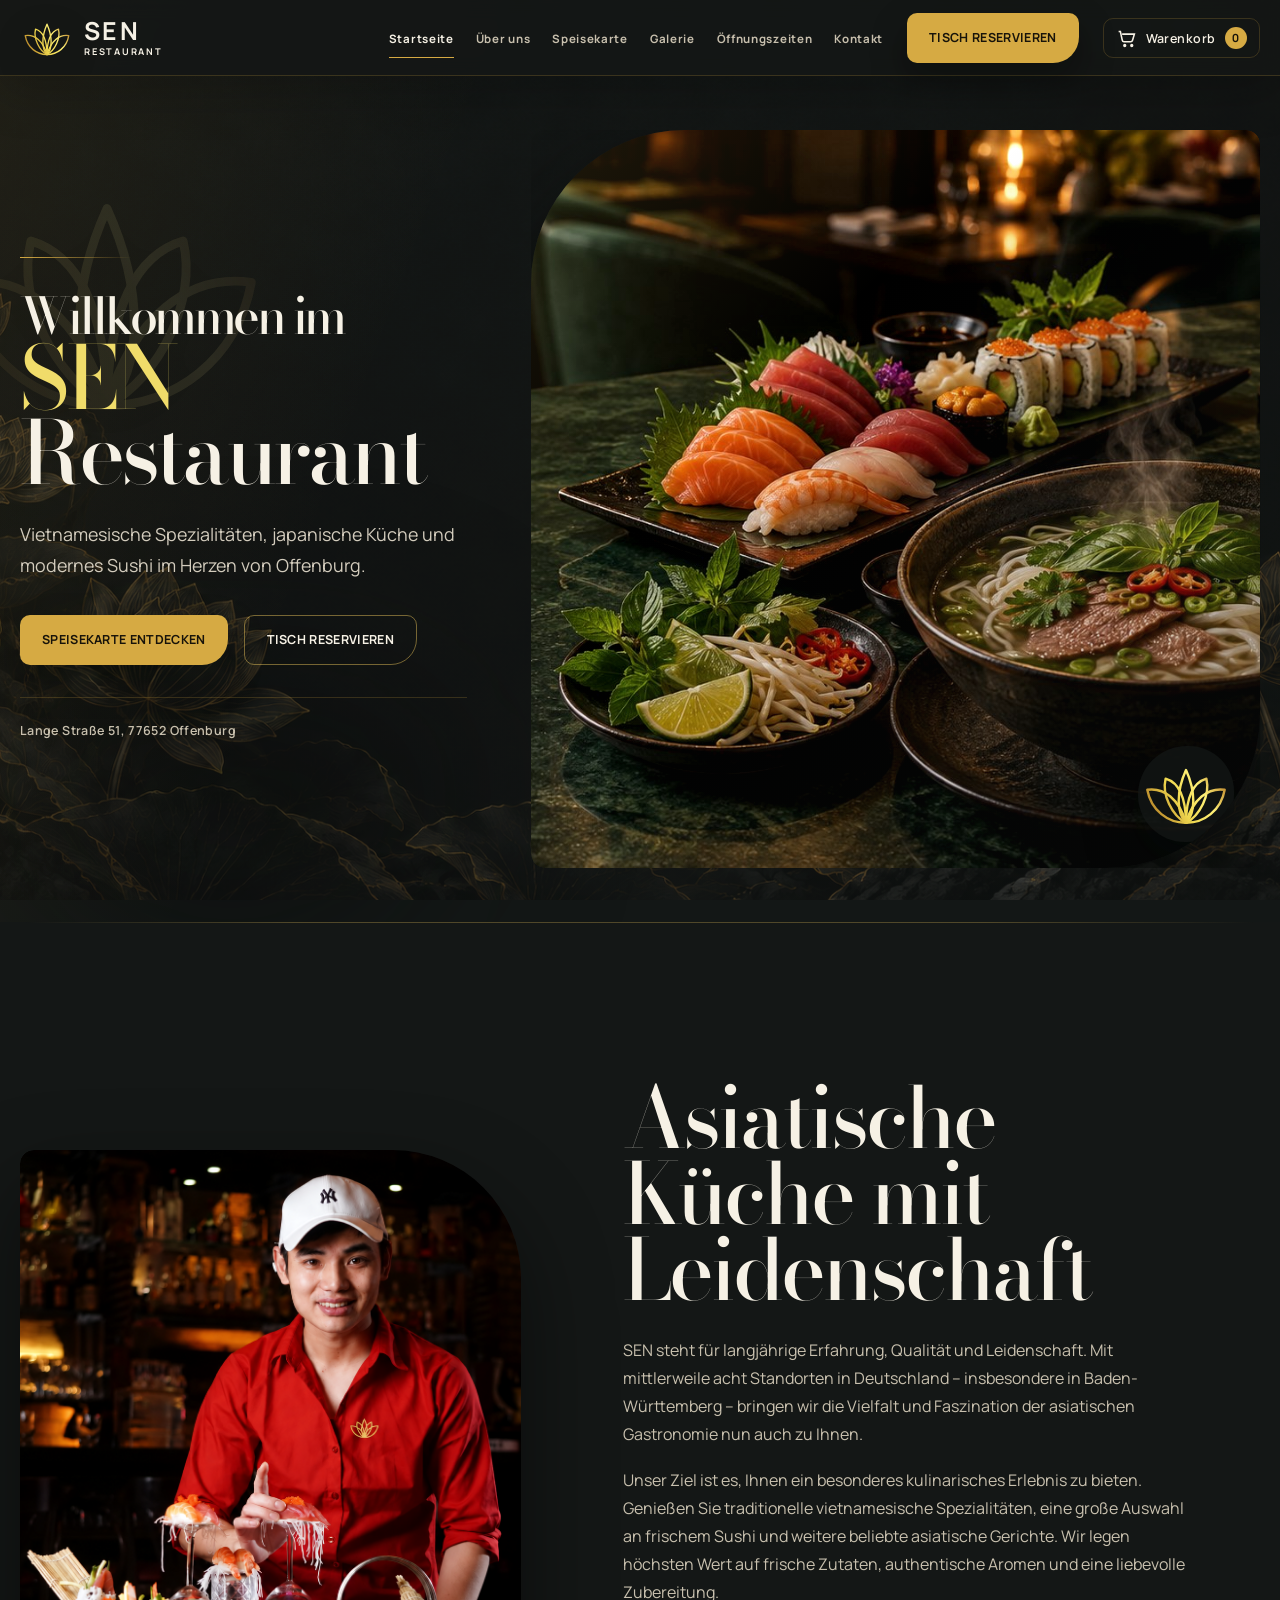
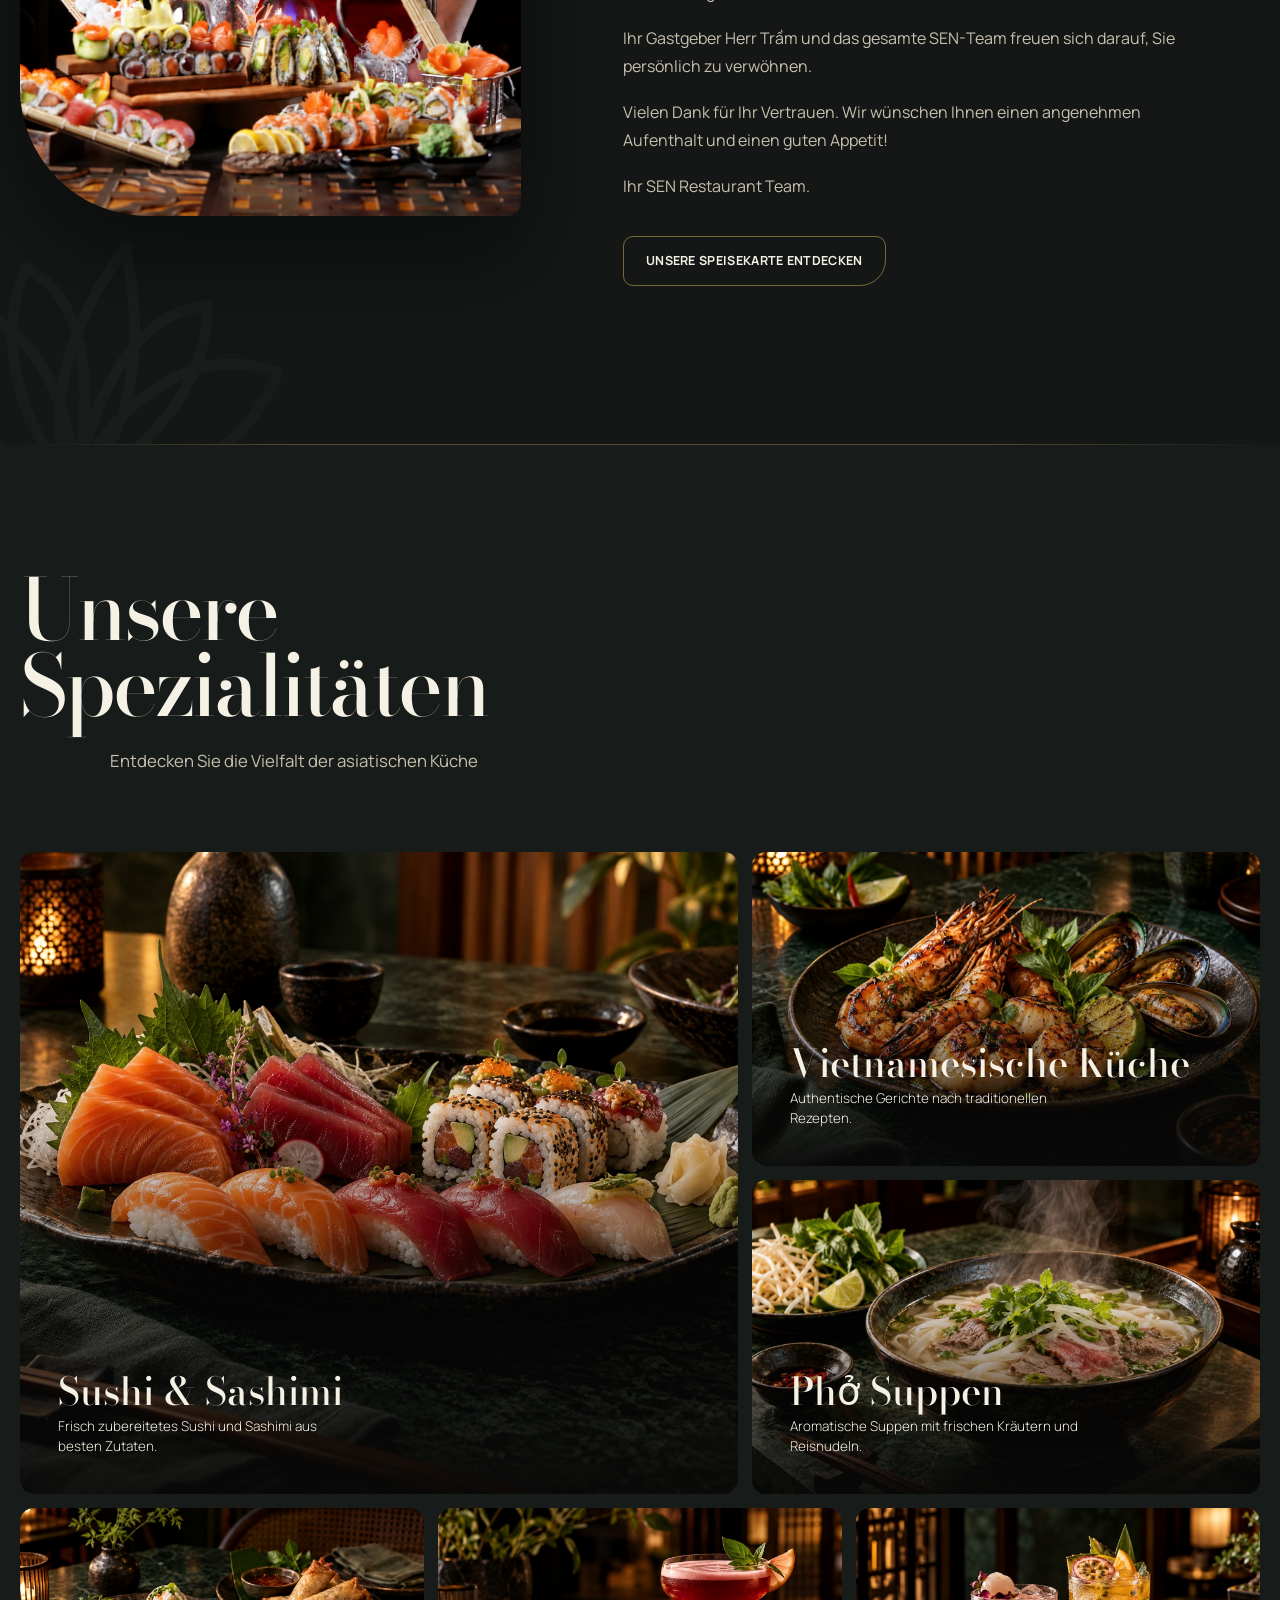
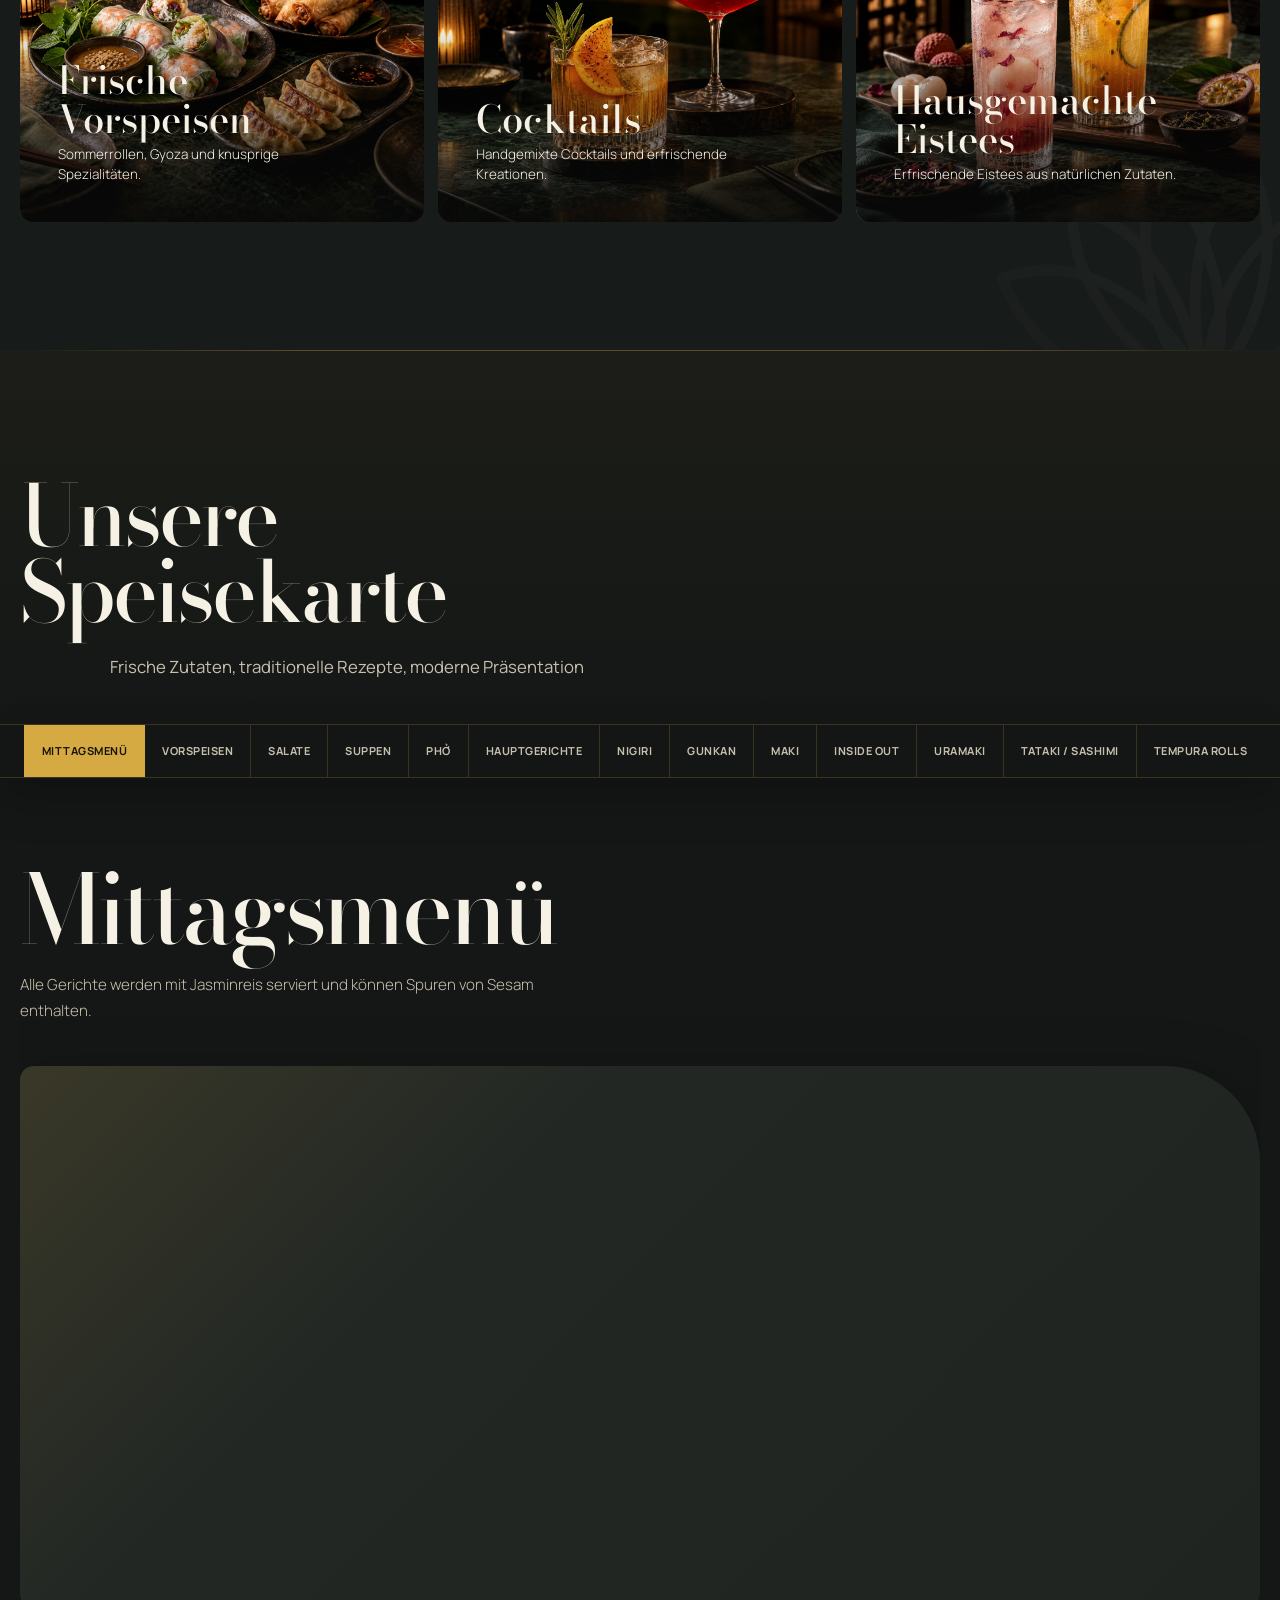
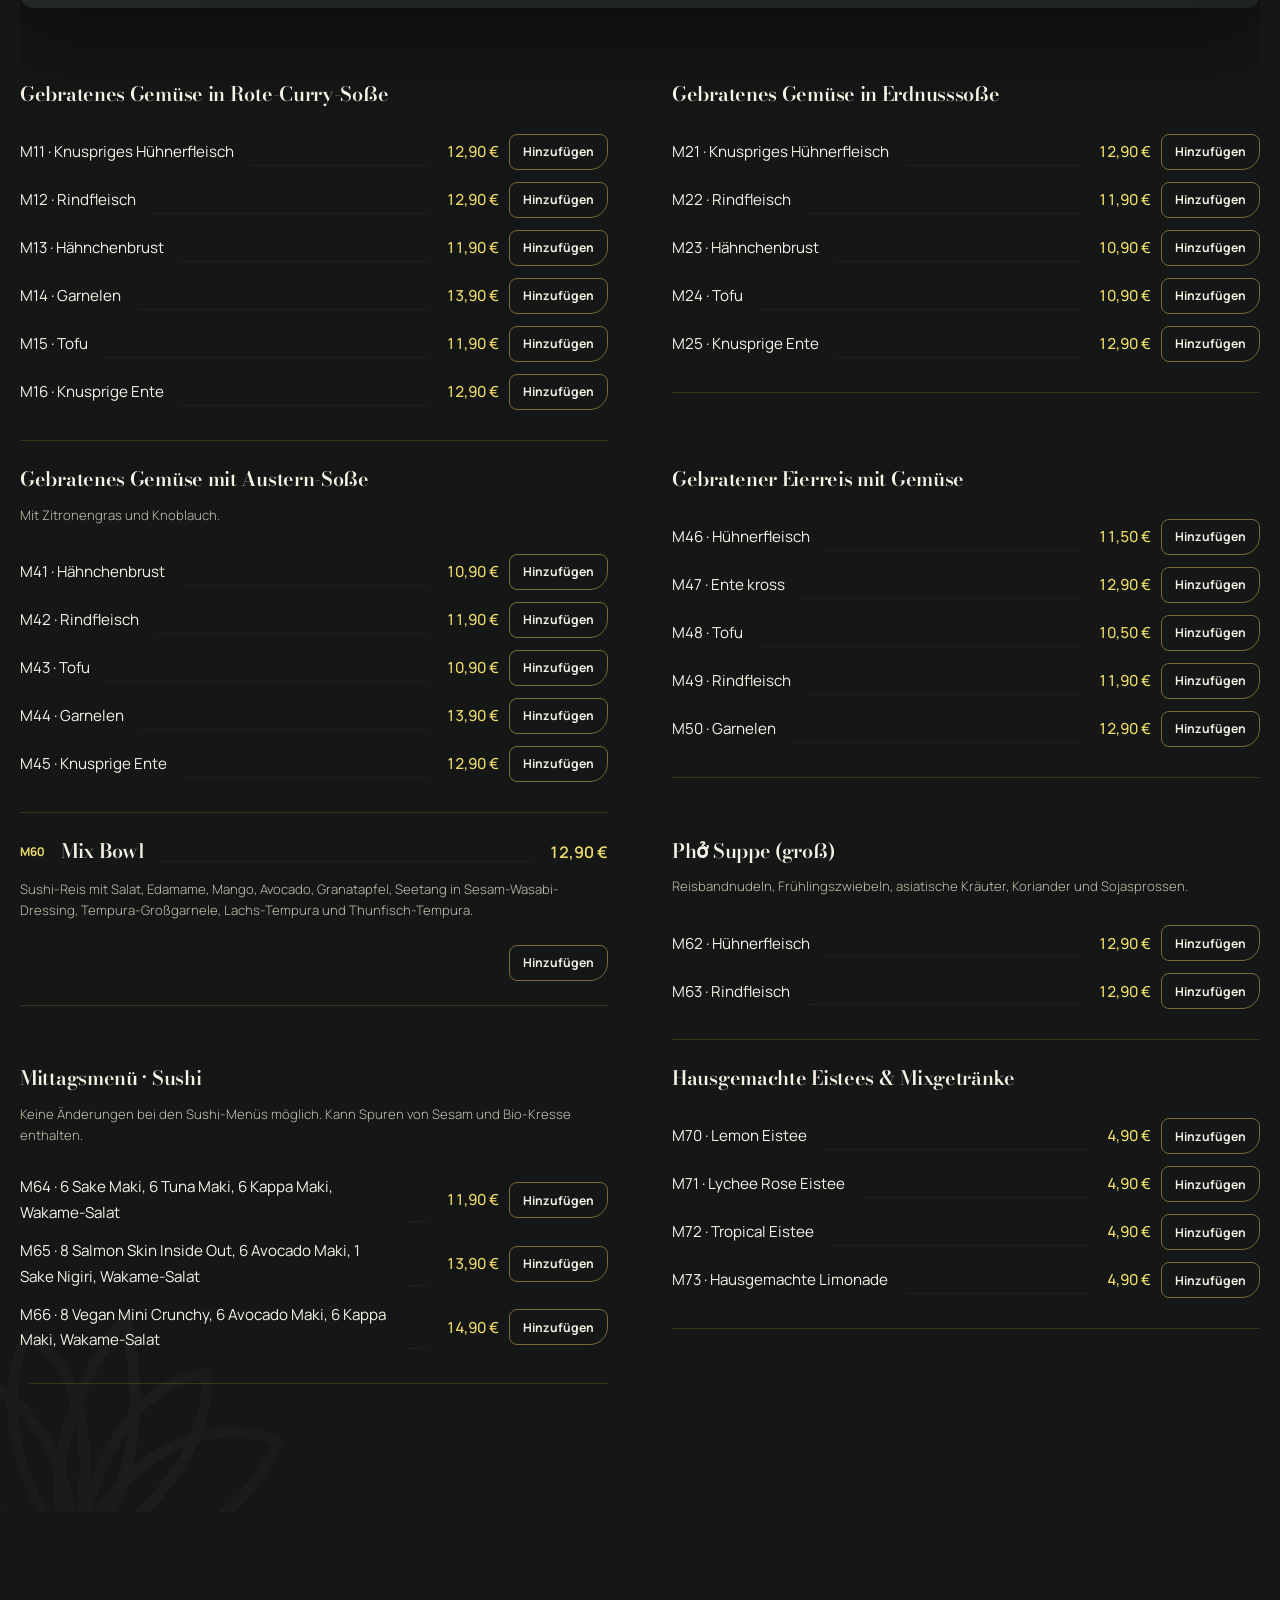
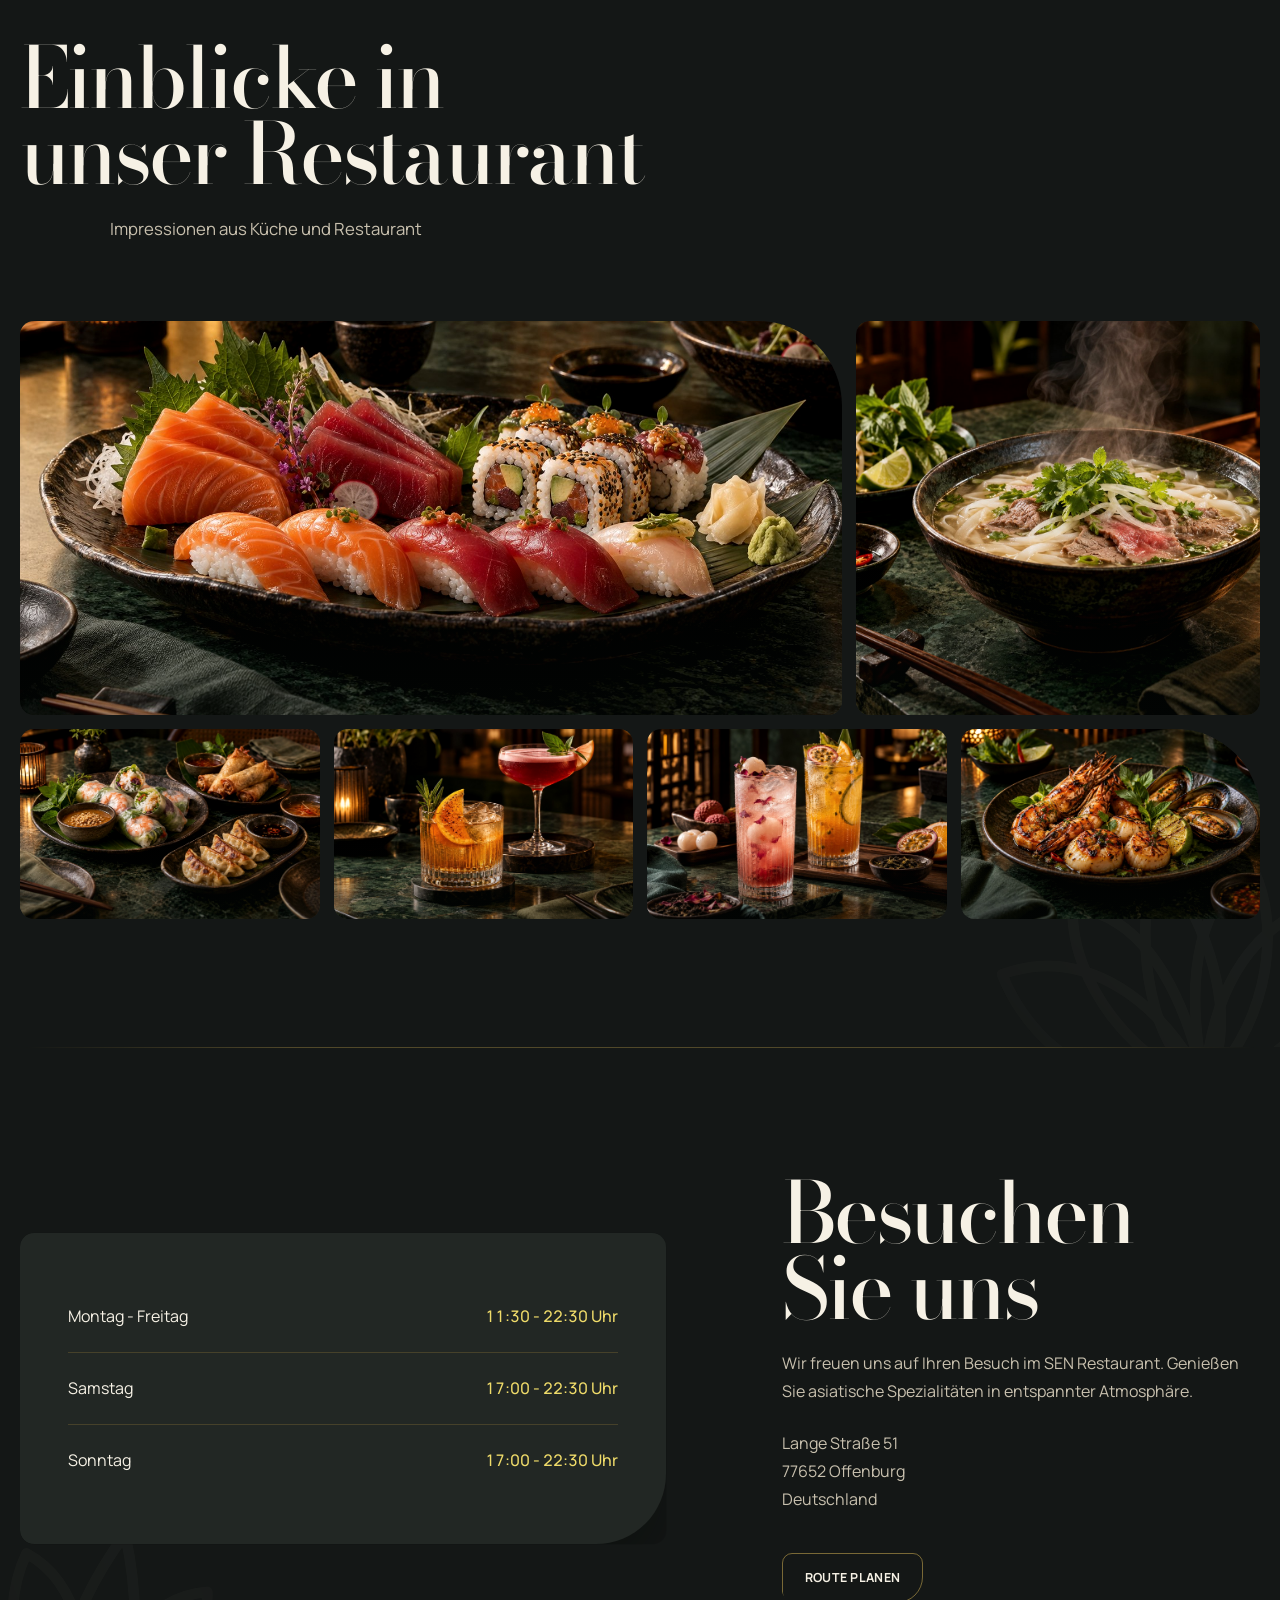
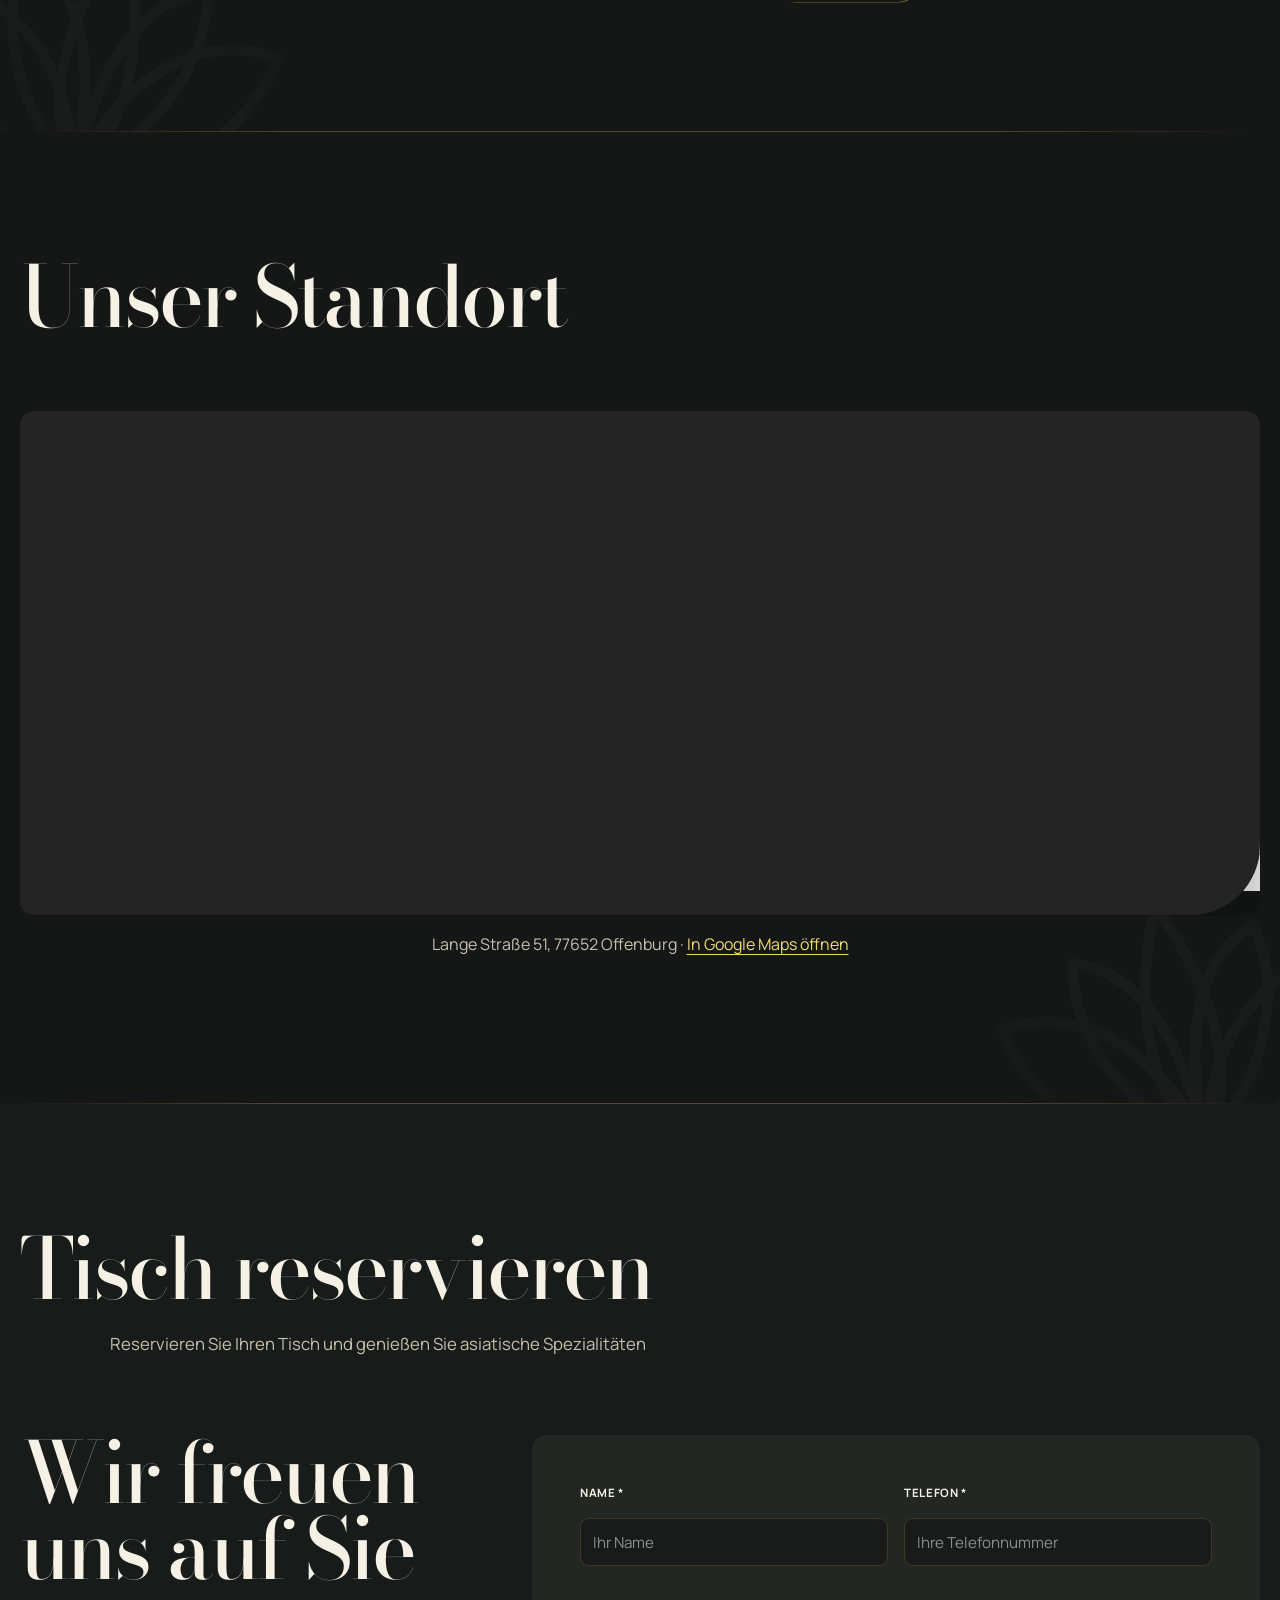
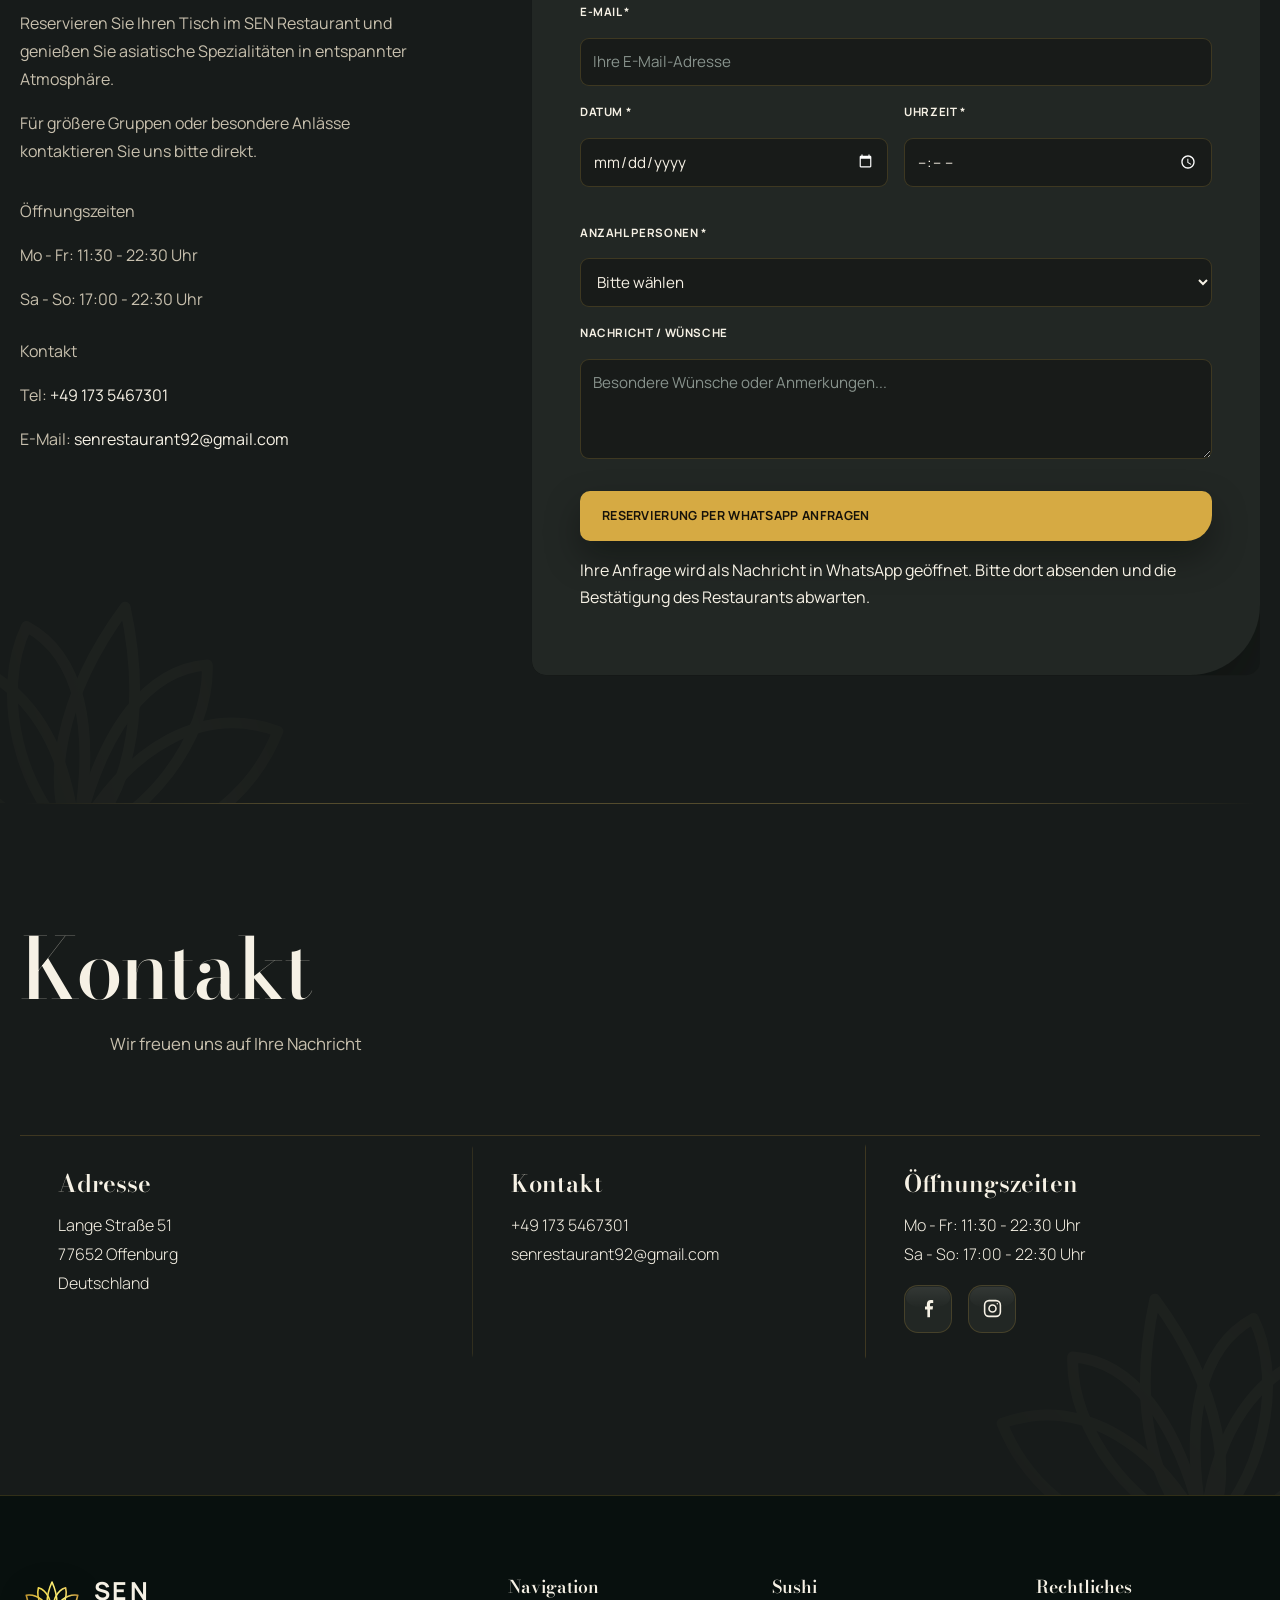
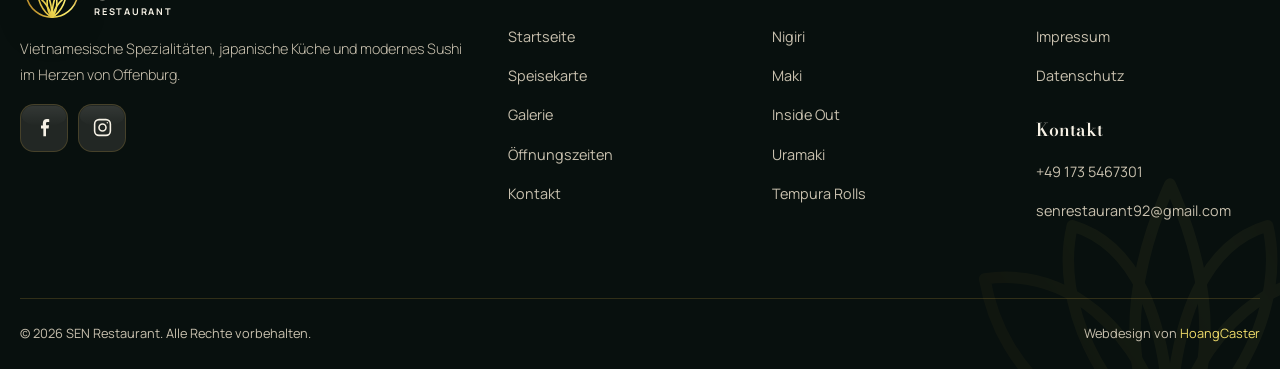
==== commit ba19c7ba: "upload" ====
--- a/index.html
+++ b/index.html
@@ -1690,7 +1690,9 @@
               <label class="form-label" for="message">Nachricht / Wünsche</label>
               <textarea class="form-input form-textarea" id="message" name="message" placeholder="Besondere Wünsche oder Anmerkungen..." style="width: 100%; padding: 12px; margin-top: 8px; min-height: 100px;"></textarea>
             </div>
-            <button type="submit" class="btn btn-primary" style="width: 100%;">Reservierung anfragen</button>
+            <button type="submit" class="btn btn-primary" style="width: 100%;" aria-describedby="reservation-hint">Reservierung per WhatsApp anfragen</button>
+            <p id="reservation-hint" style="margin-top: 16px;">Ihre Anfrage wird als Nachricht in WhatsApp geöffnet. Bitte dort absenden und die Bestätigung des Restaurants abwarten.</p>
+            <p class="form-success" id="reservation-status" role="status" aria-live="polite" aria-atomic="true" hidden style="margin-top: 20px; padding: 15px;"></p>
           </form>
         </div>
       </div>
